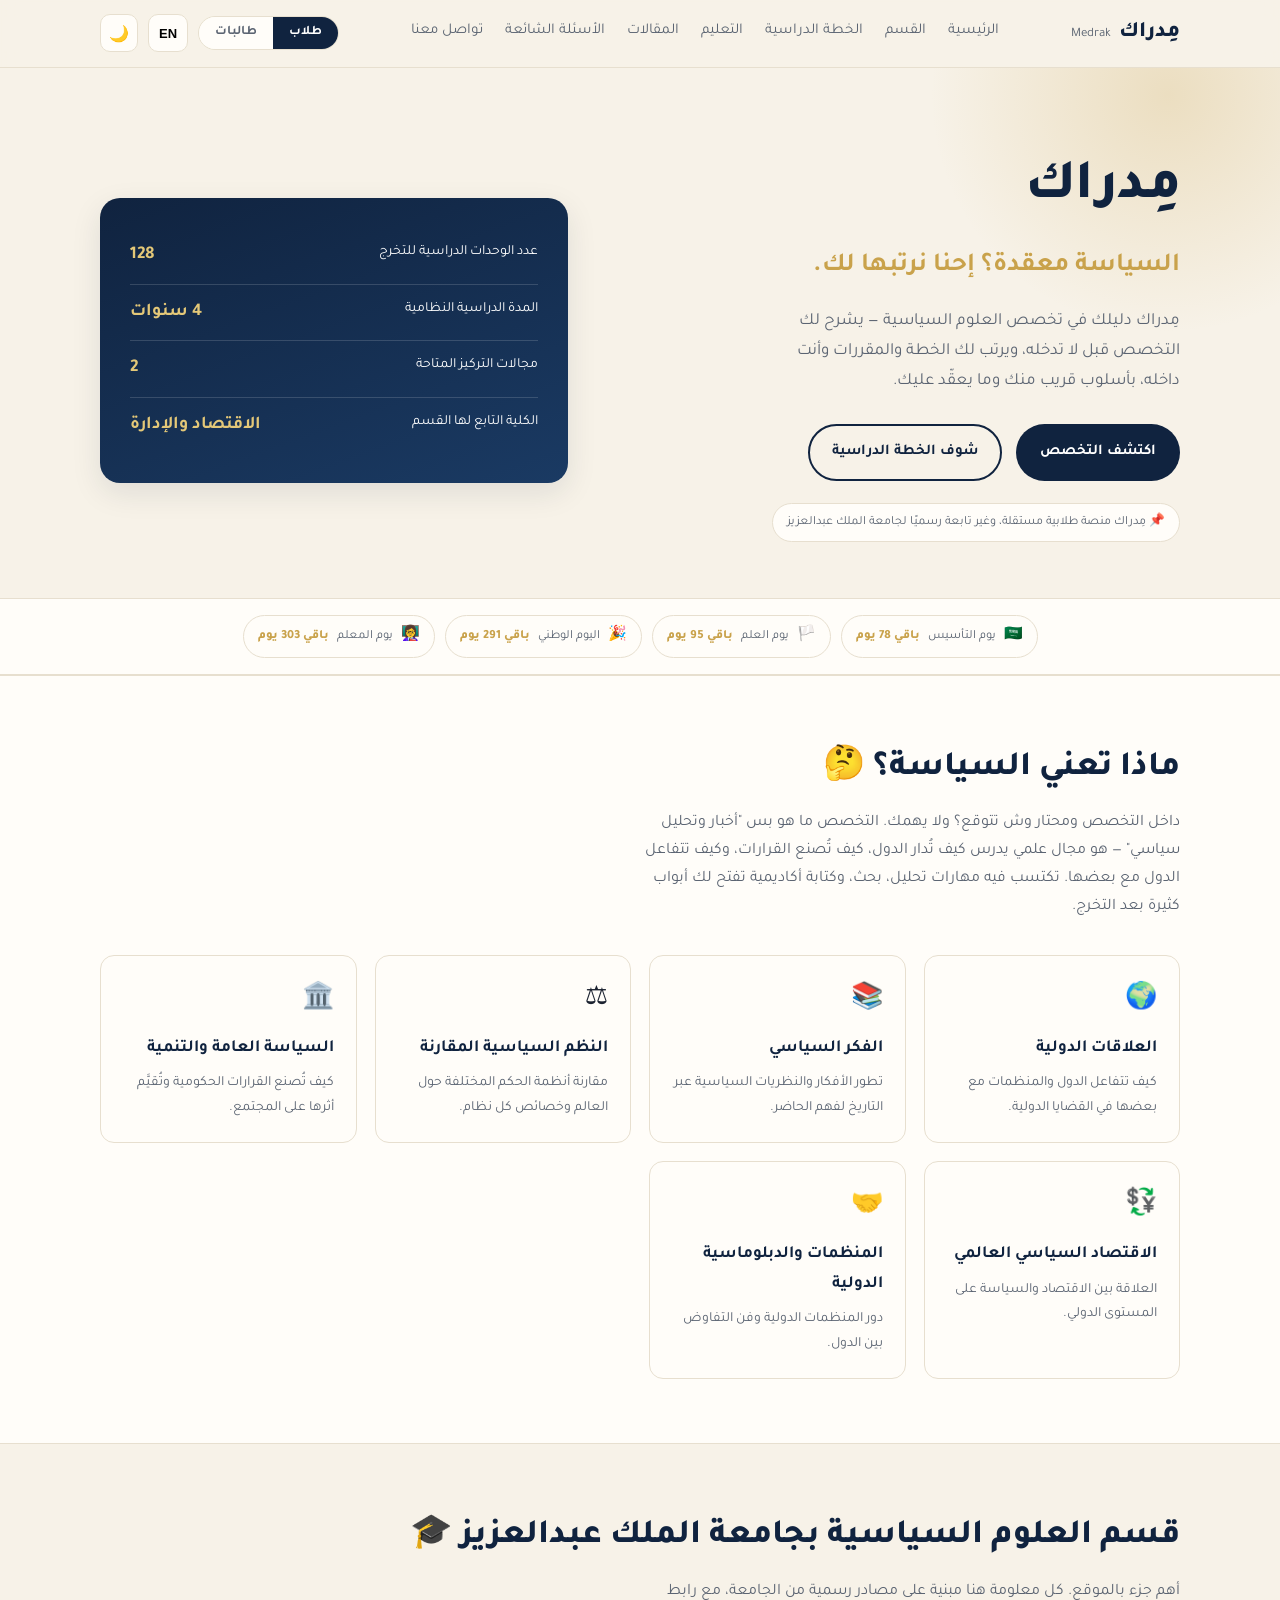
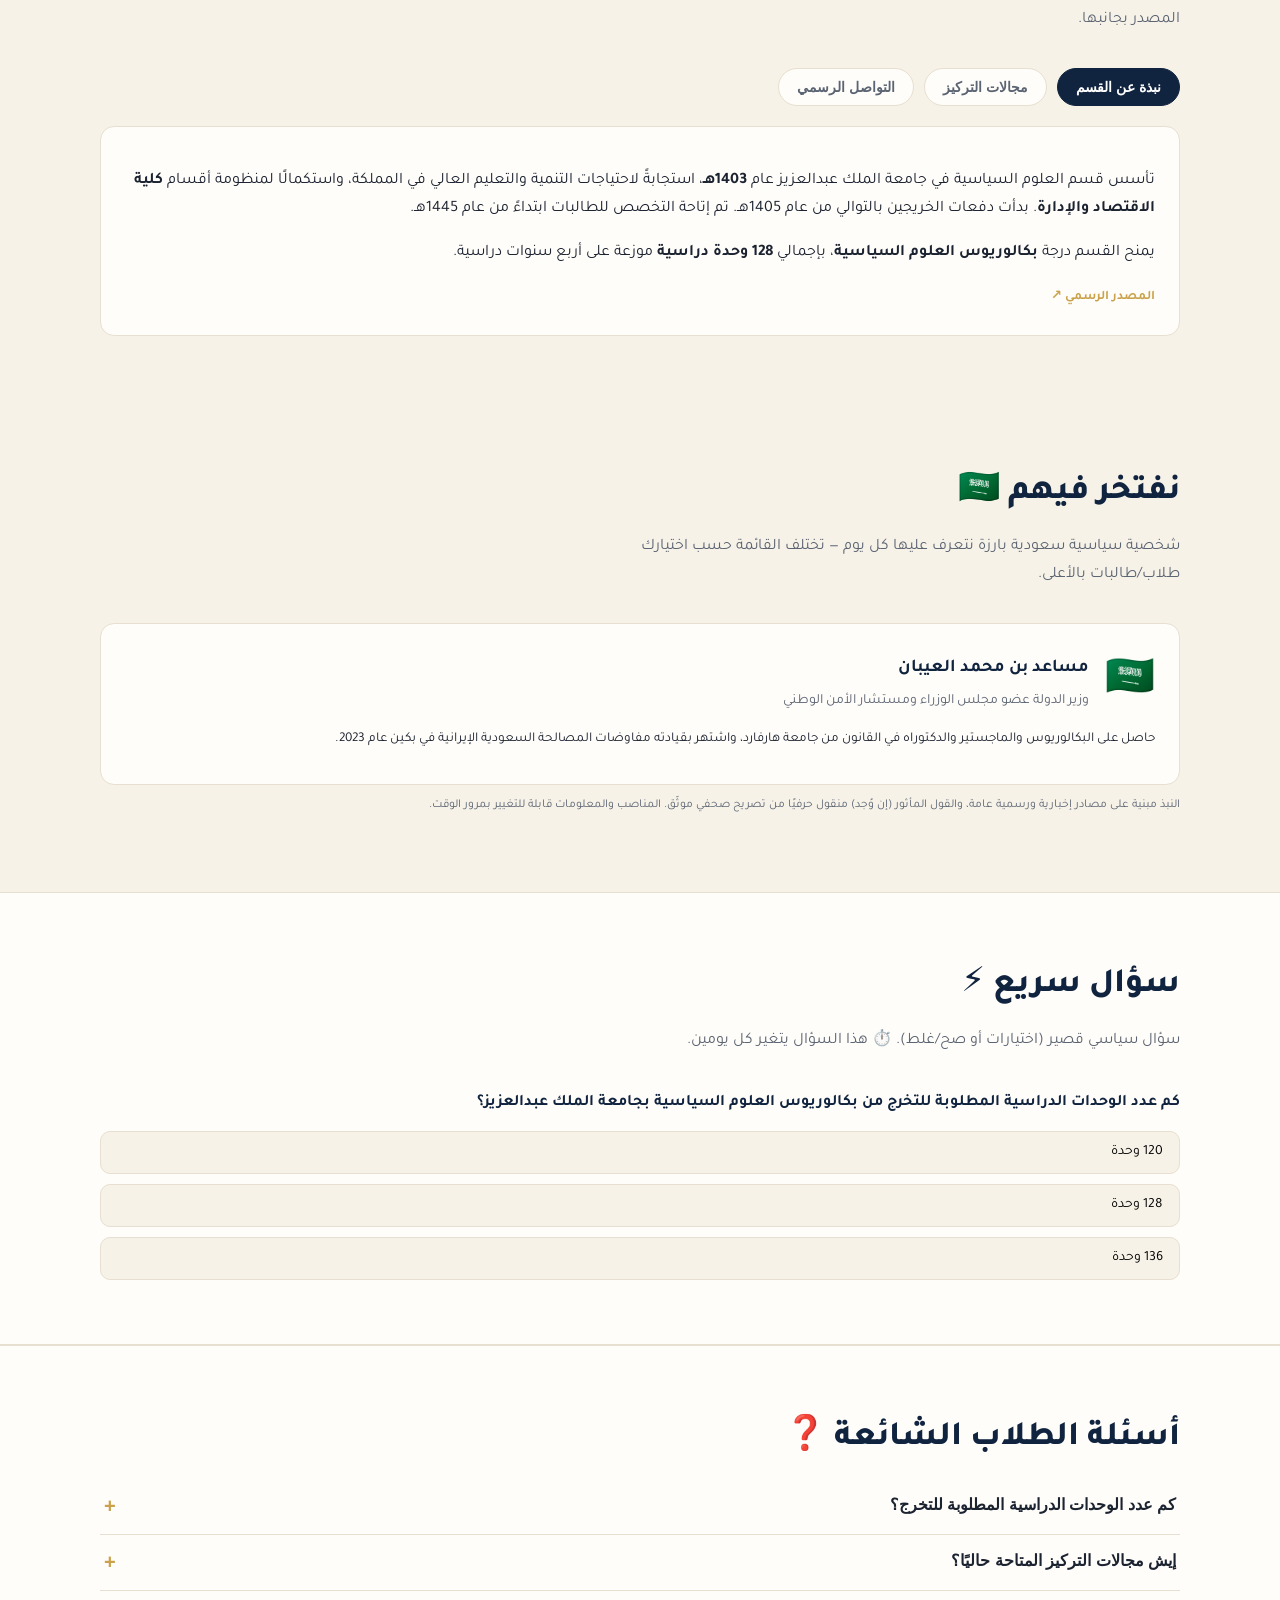
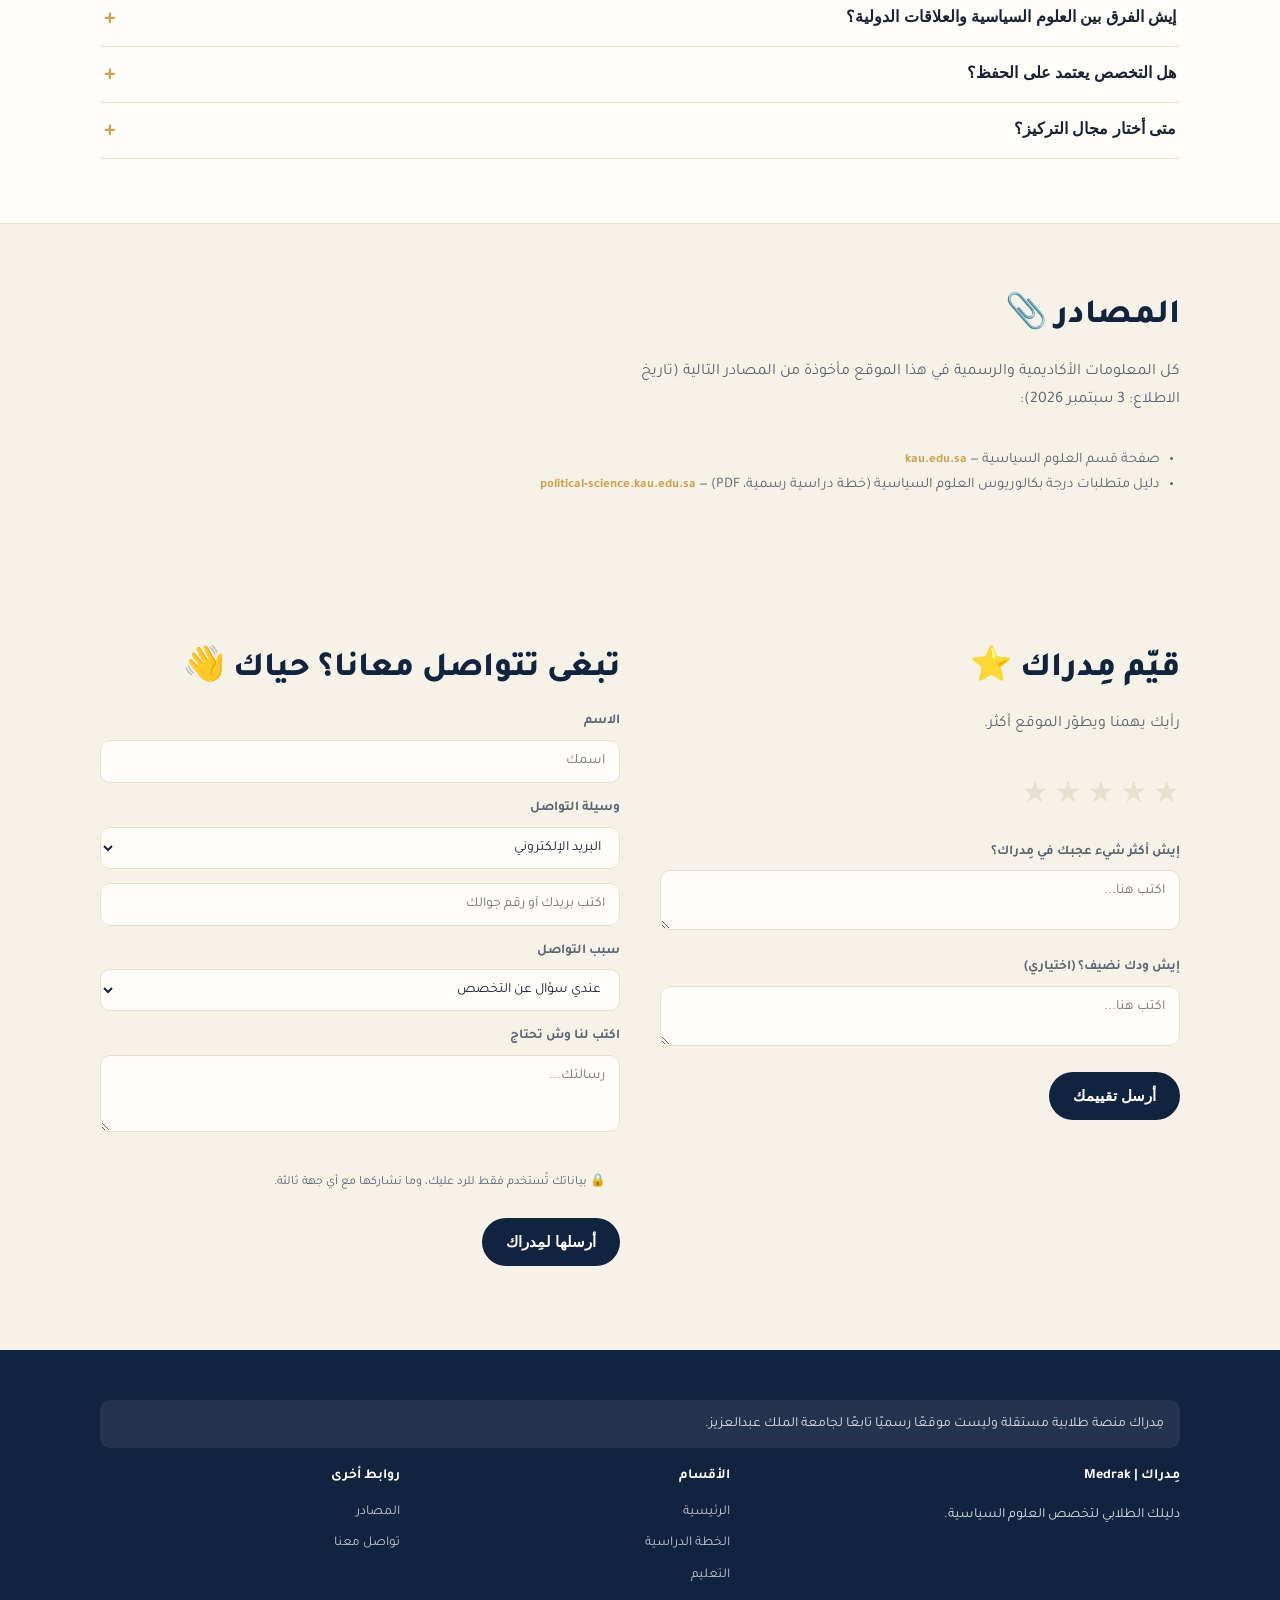
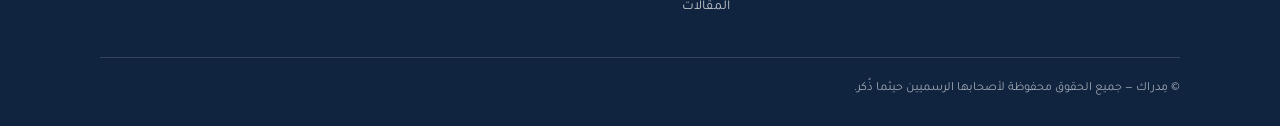
==== index.html @ d1c1ecbb "segsdg" ====
<!DOCTYPE html>
<html lang="ar" dir="rtl">
<head>
<meta charset="UTF-8">
<meta name="viewport" content="width=device-width, initial-scale=1.0">
<title>مِدراك | Medrak — دليلك في تخصص العلوم السياسية</title>
<meta name="description" content="مِدراك: منصة طلابية مستقلة تشرح تخصص العلوم السياسية بجامعة الملك عبدالعزيز.">
<link rel="preconnect" href="https://fonts.googleapis.com">
<link rel="preconnect" href="https://fonts.gstatic.com" crossorigin>
<link href="https://fonts.googleapis.com/css2?family=Tajawal:wght@400;500;700;800&display=swap" rel="stylesheet">
<link rel="stylesheet" href="assets/style.css">
</head>
<body style="margin:0">
<div id="medrak-root">
<a href="#main" class="skip-link">تخطَّ إلى المحتوى</a>

<header class="site">
  <div class="wrap nav-inner">
    <a href="index.html" class="brand" style="text-decoration:none">مِدراك <small>Medrak</small></a>
    <nav class="links">
      <a href="index.html" data-ar="الرئيسية" data-en="Home">الرئيسية</a>
      <a href="index.html#kau" data-ar="القسم" data-en="Department">القسم</a>
      <a href="study-plan.html" data-ar="الخطة الدراسية" data-en="Study Plan">الخطة الدراسية</a>
      <a href="education.html" data-ar="التعليم" data-en="Learning">التعليم</a>
      <a href="articles.html" data-ar="المقالات" data-en="Articles">المقالات</a>
      <a href="index.html#faq" data-ar="الأسئلة الشائعة" data-en="FAQ">الأسئلة الشائعة</a>
      <a href="index.html#contact" data-ar="تواصل معنا" data-en="Contact">تواصل معنا</a>
    </nav>
    <div class="nav-actions">
      <button class="menu-toggle" id="menuToggle" aria-label="فتح القائمة" aria-expanded="false">☰</button>
      <div class="gender-toggle" role="group" aria-label="اختر طلاب أو طالبات">
        <button class="gender-btn active" id="genderMale" aria-pressed="true">طلاب</button>
        <button class="gender-btn" id="genderFemale" aria-pressed="false">طالبات</button>
      </div>
      <button class="icon-btn" id="langToggle" aria-label="Switch language" style="width:auto;padding:0 10px;font-size:13px;font-weight:700">EN</button>
      <button class="icon-btn" id="darkToggle" aria-label="تبديل الوضع الداكن">🌙</button>
    </div>
  </div>
</header>

<main id="main">

<section class="hero">
    <div class="wrap hero-grid">
      <div>
        <h1>مِدراك</h1>
        <p class="tagline" data-ar="السياسة معقدة؟ إحنا نرتبها لك." data-en="Politics is complex. We simplify it for you.">السياسة معقدة؟ إحنا نرتبها لك.</p>
        <p class="lead" data-ar="مِدراك دليلك في تخصص العلوم السياسية — يشرح لك التخصص قبل لا تدخله، ويرتب لك الخطة والمقررات وأنت داخله، بأسلوب قريب منك وما يعقّد عليك." data-en="Medrak is your guide to the Political Science major — explaining the field before you join, and organizing your plan and courses once you're in, in a simple and friendly way.">مِدراك دليلك في تخصص العلوم السياسية — يشرح لك التخصص قبل لا تدخله، ويرتب لك الخطة والمقررات وأنت داخله، بأسلوب قريب منك وما يعقّد عليك.</p>
        <div class="cta-row">
          <a href="#what-is" class="btn btn-primary" data-m="اكتشف التخصص" data-f="اكتشفي التخصص" data-en="Discover the Major">اكتشف التخصص</a>
          <a href="study-plan.html" class="btn btn-outline" data-m="شوف الخطة الدراسية" data-f="شوفي الخطة الدراسية" data-en="View the Study Plan">شوف الخطة الدراسية</a>
        </div>
        <div class="disclaimer-chip" data-ar="📌 مِدراك منصة طلابية مستقلة، وغير تابعة رسميًا لجامعة الملك عبدالعزيز" data-en="📌 Medrak is an independent student platform, not officially affiliated with King Abdulaziz University">📌 مِدراك منصة طلابية مستقلة، وغير تابعة رسميًا لجامعة الملك عبدالعزيز</div>
      </div>
      <div class="hero-card">
        <div class="stat"><span data-ar="عدد الوحدات الدراسية للتخرج" data-en="Credit hours to graduate">عدد الوحدات الدراسية للتخرج</span><b>128</b></div>
        <div class="stat"><span data-ar="المدة الدراسية النظامية" data-en="Standard duration">المدة الدراسية النظامية</span><b data-ar="4 سنوات" data-en="4 years">4 سنوات</b></div>
        <div class="stat"><span data-ar="مجالات التركيز المتاحة" data-en="Available concentrations">مجالات التركيز المتاحة</span><b>2</b></div>
        <div class="stat"><span data-ar="الكلية التابع لها القسم" data-en="Parent college">الكلية التابع لها القسم</span><b data-ar="الاقتصاد والإدارة" data-en="Economics & Admin.">الاقتصاد والإدارة</b></div>
      </div>
    </div>
  </section>
<section id="dates" class="alt" style="padding:16px 0">
    <div class="wrap">
      <div class="dates-strip" id="datesGrid"></div>
    </div>
  </section>
<section id="what-is" class="alt">
    <div class="wrap">
      <h2 class="section-title" data-ar="ماذا تعني السياسة؟ 🤔" data-en="What Does Political Science Mean? 🤔">ماذا تعني السياسة؟ 🤔</h2>
      <p class="section-sub" data-ar="داخل التخصص ومحتار وش تتوقع؟ ولا يهمك. التخصص ما هو بس &quot;أخبار وتحليل سياسي&quot; — هو مجال علمي يدرس كيف تُدار الدول، كيف تُصنع القرارات، وكيف تتفاعل الدول مع بعضها. تكتسب فيه مهارات تحليل، بحث، وكتابة أكاديمية تفتح لك أبواب كثيرة بعد التخرج." data-en="Just joined the major and not sure what to expect? Political Science is not just news and commentary — it is a scientific field studying how states are governed, how decisions are made, and how states interact. You gain analysis, research, and academic writing skills that open many doors after graduation.">داخل التخصص ومحتار وش تتوقع؟ ولا يهمك. التخصص ما هو بس "أخبار وتحليل سياسي" — هو مجال علمي يدرس كيف تُدار الدول، كيف تُصنع القرارات، وكيف تتفاعل الدول مع بعضها. تكتسب فيه مهارات تحليل، بحث، وكتابة أكاديمية تفتح لك أبواب كثيرة بعد التخرج.</p>
      <div class="grid-cards">
        <div class="field-card"><div class="emoji">🌍</div><h3>العلاقات الدولية</h3><p>كيف تتفاعل الدول والمنظمات مع بعضها في القضايا الدولية.</p></div>
        <div class="field-card"><div class="emoji">📚</div><h3>الفكر السياسي</h3><p>تطور الأفكار والنظريات السياسية عبر التاريخ لفهم الحاضر.</p></div>
        <div class="field-card"><div class="emoji">⚖️</div><h3>النظم السياسية المقارنة</h3><p>مقارنة أنظمة الحكم المختلفة حول العالم وخصائص كل نظام.</p></div>
        <div class="field-card"><div class="emoji">🏛️</div><h3>السياسة العامة والتنمية</h3><p>كيف تُصنع القرارات الحكومية وتُقيَّم أثرها على المجتمع.</p></div>
        <div class="field-card"><div class="emoji">💱</div><h3>الاقتصاد السياسي العالمي</h3><p>العلاقة بين الاقتصاد والسياسة على المستوى الدولي.</p></div>
        <div class="field-card"><div class="emoji">🤝</div><h3>المنظمات والدبلوماسية الدولية</h3><p>دور المنظمات الدولية وفن التفاوض بين الدول.</p></div>
      </div>
    </div>
  </section>
<section id="kau">
    <div class="wrap">
      <h2 class="section-title" data-ar="قسم العلوم السياسية بجامعة الملك عبدالعزيز 🎓" data-en="Political Science Dept. at KAU 🎓">قسم العلوم السياسية بجامعة الملك عبدالعزيز 🎓</h2>
      <p class="section-sub" data-ar="أهم جزء بالموقع. كل معلومة هنا مبنية على مصادر رسمية من الجامعة، مع رابط المصدر بجانبها." data-en="The most important part of the site. Every fact here is based on official university sources, linked next to it.">أهم جزء بالموقع. كل معلومة هنا مبنية على مصادر رسمية من الجامعة، مع رابط المصدر بجانبها.</p>

      <div class="tabs" role="tablist">
        <button class="tab-btn active" data-tab="about">نبذة عن القسم</button>
        <button class="tab-btn" data-tab="tracks">مجالات التركيز</button>
        <button class="tab-btn" data-tab="contact">التواصل الرسمي</button>
      </div>

      <div class="tab-panel active" data-panel="about">
        <div class="info-card">
          <p>تأسس قسم العلوم السياسية في جامعة الملك عبدالعزيز عام <b>1403هـ</b>، استجابةً لاحتياجات التنمية والتعليم العالي في المملكة، واستكمالًا لمنظومة أقسام <b>كلية الاقتصاد والإدارة</b>. بدأت دفعات الخريجين بالتوالي من عام 1405هـ. تم إتاحة التخصص للطالبات ابتداءً من عام 1445هـ.</p>
          <p style="margin-top:10px">يمنح القسم درجة <b>بكالوريوس العلوم السياسية</b>، بإجمالي <b>128 وحدة دراسية</b> موزعة على أربع سنوات دراسية.</p>
          <a class="source-link" href="https://kau.edu.sa/faculty/ar/economics-administration/page/political-science-department" target="_blank" rel="noopener">المصدر الرسمي ↗</a>
        </div>
      </div>

      <div class="tab-panel" data-panel="tracks">
        <div class="info-card">
          <div class="accordion-item">
            <button class="accordion-head"><span>الاقتصاد السياسي العالمي (IPE)</span><span class="plus">+</span></button>
            <div class="accordion-body"><div>يركز على التفاعل المتبادل بين السياسة والاقتصاد على المستوى العالمي، وتحليل التأثيرات السياسية لجوانب العولمة ومؤسساتها على الدولة والتنمية والعلاقات الدولية. يُعد من التوجهات الحديثة في العلوم السياسية لفهم ديناميكية العالم المعاصر. (21 وحدة دراسية لمقررات مجال التركيز)</div></div>
          </div>
          <div class="accordion-item">
            <button class="accordion-head"><span>السياسة العامة والتنمية (PP&D)</span><span class="plus">+</span></button>
            <div class="accordion-body"><div>يركز على تعميق معرفة الطالب بكيفية صنع السياسة العامة وتحليلها، واستيعاب عملية التنمية وأبعادها، وتوضيح دور السياسة العامة في نجاح التنمية، مع الاستفادة من أهم تجارب الدول في هذا المجال. (21 وحدة دراسية لمقررات مجال التركيز)</div></div>
          </div>
          <a class="source-link" style="display:inline-block;margin-top:14px" href="https://political-science.kau.edu.sa/Files/120006/Files/157420_Study-plan-ps-ar.pdf" target="_blank" rel="noopener">دليل متطلبات البكالوريوس (PDF) ↗</a>
        </div>
      </div>

      <div class="tab-panel" data-panel="contact">
        <div class="info-card">
          <p>📍 كلية الاقتصاد والإدارة – مبنى رقم (121) – الدور الخامس – مكتب رقم 523</p>
          <p>📞 6952000 (12) 00966 — تحويلة 52129</p>
          <p>✉️ ps.fea@kau.edu.sa</p>
          <p>👩‍🎓 شطر الطالبات — مكتب رقم G18 — تحويلة 41833</p>
          <a class="source-link" href="https://kau.edu.sa/faculty/ar/economics-administration/page/political-science-department" target="_blank" rel="noopener">المصدر الرسمي ↗</a>
        </div>
      </div>
    </div>
  </section>
<section id="figures">
    <div class="wrap">
      <h2 class="section-title" data-ar="نفتخر فيهم 🇸🇦" data-en="We're Proud of Them 🇸🇦">نفتخر فيهم 🇸🇦</h2>
      <p class="section-sub" data-ar="شخصية سياسية سعودية بارزة نتعرف عليها كل يوم — تختلف القائمة حسب اختيارك طلاب/طالبات بالأعلى." data-en="A notable Saudi political figure featured daily — the list differs based on the student/female-student toggle above.">شخصية سياسية سعودية بارزة نتعرف عليها كل يوم — تختلف القائمة حسب اختيارك طلاب/طالبات بالأعلى.</p>
      <div id="genderConfirmBadge" style="display:none;background:var(--gold);color:#fff;border-radius:999px;padding:6px 14px;font-size:12.5px;font-weight:700;margin-bottom:14px">💕 محتوى مخصص للطالبات الآن</div>
      <div class="info-card" id="figureCard">
        <div style="display:flex;align-items:center;gap:16px;flex-wrap:wrap;margin-bottom:10px">
          <div style="font-size:40px">🇸🇦</div>
          <div>
            <h3 style="margin:0 0 4px;color:var(--navy);font-size:18px" id="figureName"></h3>
            <p style="margin:0;color:var(--ink-soft);font-size:14px" id="figureTitle"></p>
          </div>
        </div>
        <p style="margin:0 0 8px;font-size:13.5px;color:var(--ink)" id="figureBio"></p>
        <p style="margin:0;font-size:13px;color:var(--gold);font-style:italic;display:none" id="figureQuote"></p>
      </div>
      <p style="font-size:12px;color:var(--ink-soft);margin-top:10px">النبذ مبنية على مصادر إخبارية ورسمية عامة، والقول المأثور (إن وُجد) منقول حرفيًا من تصريح صحفي موثّق. المناصب والمعلومات قابلة للتغيير بمرور الوقت.</p>
    </div>
  </section>
  <!-- ===== سؤال سريع (يتغير كل يومين) — أسئلة منوعة اختيارات وصح/غلط ===== -->
  <section id="quick-q" class="alt">
    <div class="wrap">
      <h2 class="section-title" data-ar="سؤال سريع ⚡" data-en="Quick Question ⚡">سؤال سريع ⚡</h2>
      <p class="section-sub">سؤال سياسي قصير (اختيارات أو صح/غلط). ⏱️ هذا السؤال يتغير كل يومين.</p>
      <div class="quiz-box" id="quickQCard">
        <p id="quickQText" style="margin:0 0 14px;font-weight:700;color:var(--navy)"></p>
        <div class="quiz-opts" id="quickQOpts"></div>
        <p id="quickQExplain" style="display:none;margin:12px 0 0;font-size:13px;color:var(--ink-soft);border-top:1px dashed var(--line);padding-top:10px"></p>
      </div>
    </div>
  </section>


<section id="faq" class="alt">
    <div class="wrap">
      <h2 class="section-title" data-ar="أسئلة الطلاب الشائعة ❓" data-en="Frequently Asked Questions ❓">أسئلة الطلاب الشائعة ❓</h2>
      <div id="faqAccordion"></div>
    </div>
  </section>
<section id="sources">
    <div class="wrap">
      <h2 class="section-title" data-ar="المصادر 📎" data-en="Sources 📎">المصادر 📎</h2>
      <p class="section-sub">كل المعلومات الأكاديمية والرسمية في هذا الموقع مأخوذة من المصادر التالية (تاريخ الاطلاع: 3 سبتمبر 2026):</p>
      <ul style="padding-inline-start:20px; color:var(--ink-soft); font-size:14.5px">
        <li>صفحة قسم العلوم السياسية — <a class="source-link" href="https://kau.edu.sa/faculty/ar/economics-administration/page/political-science-department" target="_blank" rel="noopener">kau.edu.sa</a></li>
        <li>دليل متطلبات درجة بكالوريوس العلوم السياسية (خطة دراسية رسمية، PDF) — <a class="source-link" href="https://political-science.kau.edu.sa/Files/120006/Files/157420_Study-plan-ps-ar.pdf" target="_blank" rel="noopener">political-science.kau.edu.sa</a></li>
      </ul>
    </div>
  </section>
<section id="rate">
    <div class="wrap two-col">
      <div>
        <h2 class="section-title" data-ar="قيّم مِدراك ⭐" data-en="Rate Medrak ⭐">قيّم مِدراك ⭐</h2>
        <p class="section-sub" data-ar="رأيك يهمنا ويطوّر الموقع أكثر." data-en="Your feedback matters and helps improve the site.">رأيك يهمنا ويطوّر الموقع أكثر.</p>
        <!--
          ملاحظة مهمة لصاحب الموقع (بعد الانتقال من Canva إلى GitHub Pages):
          GitHub Pages يستضيف ملفات ثابتة فقط بدون أي خادم خلفي، فما يقدر يستقبل بيانات النماذج مباشرة.
          أسهل حل مجاني: خدمة Formspree (formspree.io) — سجل حساب مجاني، أنشئ Form جديد،
          وبيعطيك رابط شبيه بـ: https://formspree.io/f/xxxxxxxx
          نموذجا التقييم والتواصل مربوطان بنفس فورم Formspree (mljdrjly) — أي رد يوصل إيميلك مباشرة.
          بعدها أي إجابة ترسل، توصلك على إيميلك وتقدر تشوف كل الردود بلوحة تحكم Formspree.
        -->
        <form id="ratingForm" class="native-form" action="https://formspree.io/f/mljdrjly" method="POST">
          <div class="stars" id="starRating">
            <span data-v="1">★</span><span data-v="2">★</span><span data-v="3">★</span><span data-v="4">★</span><span data-v="5">★</span>
          </div>
          <input type="hidden" name="التقييم_بالنجوم" id="starValue" value="0">
          <label class="field-label">إيش أكثر شيء عجبك في مِدراك؟</label>
          <textarea rows="2" name="أكثر_شيء_عجبك" placeholder="اكتب هنا..."></textarea>
          <label class="field-label">إيش ودك نضيف؟ (اختياري)</label>
          <textarea rows="2" name="اقتراحك" placeholder="اكتب هنا..."></textarea>
          <button type="submit" class="btn btn-primary" data-m="أرسل تقييمك" data-f="أرسلي تقييمك" data-en="Submit Rating">أرسل تقييمك</button>
        </form>
      </div>

      <!-- ===== التواصل ===== -->
      <div id="contact">
        <h2 class="section-title" data-ar="تبغى تتواصل معانا؟ حياك 👋" data-en="Want to reach us? Welcome 👋">تبغى تتواصل معانا؟ حياك 👋</h2>
        <!-- مربوط بنفس فورم Formspree (mljdrjly) -->
        <form id="contactForm" class="native-form" action="https://formspree.io/f/mljdrjly" method="POST">
          <label class="field-label">الاسم</label>
          <input type="text" name="الاسم" placeholder="اسمك">
          <label class="field-label">وسيلة التواصل</label>
          <select class="form-select" name="وسيلة_التواصل">
            <option>البريد الإلكتروني</option>
            <option>رقم الجوال</option>
          </select>
          <input type="text" name="بيانات_التواصل" placeholder="اكتب بريدك أو رقم جوالك">
          <label class="field-label">سبب التواصل</label>
          <select class="form-select" name="سبب_التواصل">
            <option>عندي سؤال عن التخصص</option>
            <option>استفسار عن الخطة الدراسية</option>
            <option>عندي اقتراح لمِدراك</option>
            <option>لقيت معلومة تحتاج تعديل</option>
            <option>تعاون</option>
            <option>شيء ثاني</option>
          </select>
          <label class="field-label">اكتب لنا وش تحتاج</label>
          <textarea rows="3" name="الرسالة" placeholder="رسالتك..."></textarea>
          <div class="privacy-note">🔒 بياناتك تُستخدم فقط للرد عليك، وما نشاركها مع أي جهة ثالثة.</div>
          <button type="submit" class="btn btn-primary" style="margin-top:14px" data-m="أرسلها لمِدراك" data-f="أرسليها لمِدراك" data-en="Send to Medrak">أرسلها لمِدراك</button>
        </form>
      </div>
    </div>
  </section>
</main>

<footer class="site">
  <div class="wrap">
    <div class="foot-notice" data-ar="مِدراك منصة طلابية مستقلة وليست موقعًا رسميًا تابعًا لجامعة الملك عبدالعزيز." data-en="Medrak is an independent student platform and not an official King Abdulaziz University website.">مِدراك منصة طلابية مستقلة وليست موقعًا رسميًا تابعًا لجامعة الملك عبدالعزيز.</div>
    <div class="foot-grid">
      <div>
        <h5>مِدراك | Medrak</h5>
        <p style="max-width:32ch" data-ar="دليلك الطلابي لتخصص العلوم السياسية." data-en="Your student guide to the Political Science major.">دليلك الطلابي لتخصص العلوم السياسية.</p>
      </div>
      <div>
        <h5 data-ar="الأقسام" data-en="Sections">الأقسام</h5>
        <a href="index.html" data-ar="الرئيسية" data-en="Home">الرئيسية</a>
        <a href="study-plan.html" data-ar="الخطة الدراسية" data-en="Study Plan">الخطة الدراسية</a>
        <a href="education.html" data-ar="التعليم" data-en="Learning">التعليم</a>
        <a href="articles.html" data-ar="المقالات" data-en="Articles">المقالات</a>
      </div>
      <div>
        <h5 data-ar="روابط أخرى" data-en="Other Links">روابط أخرى</h5>
        <a href="index.html#sources" data-ar="المصادر" data-en="Sources">المصادر</a>
        <a href="index.html#contact" data-ar="تواصل معنا" data-en="Contact">تواصل معنا</a>
      </div>
    </div>
    <div class="foot-bottom" data-ar="© مِدراك — جميع الحقوق محفوظة لأصحابها الرسميين حيثما ذُكر." data-en="© Medrak — All rights reserved to their respective official owners where noted.">© مِدراك — جميع الحقوق محفوظة لأصحابها الرسميين حيثما ذُكر.</div>
  </div>
</footer>

<button class="back-top" id="backTop" aria-label="عودة للأعلى">↑</button>

</div>

<script src="assets/common.js"></script>
<script>
(function(){
  const root = document.getElementById('medrak-root');

  /* ============================================================
     نفتخر فيهم — شخصيات سياسية سعودية بارزة (بيانات عامة موثقة، بدون تفاصيل مخترعة)
     تتغير يوميًا (حسب رقم اليوم)، وتختلف القائمة حسب طلاب/طالبات
     ============================================================ */
  const maleFigures = [
    { name:"الأمير فيصل بن فرحان آل سعود", title:"وزير الخارجية السعودي",
      bio:"من مواليد فرانكفورت عام 1974، درس إدارة الأعمال، وشغل منصب سفير المملكة لدى ألمانيا قبل توليه وزارة الخارجية عام 2019." },
    { name:"الأمير خالد بن سلمان آل سعود", title:"وزير الدفاع السعودي",
      bio:"من مواليد 1988، تخرّج من كلية الملك فيصل الجوية بشهادة بكالوريوس في علوم الطيران، وشغل منصب سفير المملكة لدى الولايات المتحدة قبل توليه وزارة الدفاع عام 2022." },
    { name:"الأمير عبدالعزيز بن سلمان آل سعود", title:"وزير الطاقة ووزير الصناعة والثروة المعدنية",
      bio:"من مواليد 1960، وزير الطاقة منذ 2019 وأول أمير يتولى هذه الوزارة، ويشغل أيضًا وزارة الصناعة والثروة المعدنية منذ يوليو 2026." },
    { name:"مساعد بن محمد العيبان", title:"وزير الدولة عضو مجلس الوزراء ومستشار الأمن الوطني",
      bio:"حاصل على البكالوريوس والماجستير والدكتوراه في القانون من جامعة هارفارد، واشتهر بقيادته مفاوضات المصالحة السعودية الإيرانية في بكين عام 2023." },
    { name:"عادل بن أحمد الجبير", title:"وزير الدولة للشؤون الخارجية",
      bio:"من مواليد 1962 بالمجمعة، حاصل على بكالوريوس في الاقتصاد والعلوم السياسية من جامعة شمال تكساس وماجستير من جامعة جورجتاون، وشغل سفيرًا للمملكة في أمريكا ثم وزيرًا للخارجية قبل منصبه الحالي." },
    { name:"ماجد بن عبدالله القصبي", title:"وزير التجارة السعودي",
      bio:"من مواليد 1960، حاصل على دكتوراه في الإدارة الهندسية من جامعة ميسوري الأمريكية، وزير التجارة منذ 2016، وسبق أن تولى وزارتي الشؤون الاجتماعية والإعلام." },
  ];
  const femaleFigures = [
    { name:"الأميرة ريما بنت بندر آل سعود", title:"سفيرة المملكة لدى الولايات المتحدة",
      bio:"من مواليد الرياض عام 1975، حاصلة على بكالوريوس في دراسات المتاحف، وأول امرأة سعودية تتولى منصب سفيرة منذ عام 2019، وعضو باللجنة الأولمبية الدولية منذ 2020.",
      quote:"“تطالبوننا بالتغيير، لكن عندما نبدأ بالتغيير تواجهوننا بالتهكّم.”" },
    { name:"د. حنان بنت عبدالرحيم الأحمدي", title:"أول امرأة نائبة لرئيس مجلس الشورى السعودي",
      bio:"شاركت في مؤتمرات دولية عديدة وعملت مستشارة لعدد من المؤسسات الحكومية قبل توليها هذا المنصب." },
    { name:"آمال بنت يوسف المعلمي", title:"سفيرة المملكة لدى مملكة النرويج",
      bio:"من أوائل السعوديات اللواتي شغلن مناصب دبلوماسية رفيعة بتعيينهن سفيرات لبلادهن بالخارج." },
    { name:"إيناس بنت محمد الشهوان", title:"سفيرة المملكة لدى السويد",
      bio:"إحدى السفيرات السعوديات اللواتي فتحن الباب أمام تمثيل المرأة السعودية دبلوماسيًا في أوروبا." },
    { name:"الأميرة هيفاء بنت محمد آل سعود", title:"نائبة وزير السياحة بالمرتبة الممتازة",
      bio:"من جيل الأكاديميات السعوديات اللواتي تولين مناصب قيادية ضمن خطط التمكين والتنمية في المملكة." },
    { name:"الشيهانة بنت صالح العزاز", title:"نائبة الأمين العام لمجلس الوزراء بالمرتبة الممتازة",
      bio:"محامية سعودية تولت هذا المنصب القيادي الرفيع في إدارة شؤون مجلس الوزراء." },
  ];
  const figureNameEl = document.getElementById('figureName');
  const figureTitleEl = document.getElementById('figureTitle');
  const figureBioEl = document.getElementById('figureBio');
  const figureQuoteEl = document.getElementById('figureQuote');
  function renderFigure(){
    const isFemale = root.classList.contains('fem');
    const list = isFemale ? femaleFigures : maleFigures;
    const dayIndex = Math.floor(Date.now() / 86400000) % list.length;
    const f = list[dayIndex];
    figureNameEl.textContent = f.name;
    figureTitleEl.textContent = f.title;
    figureBioEl.textContent = f.bio || '';
    if (f.quote) { figureQuoteEl.textContent = f.quote; figureQuoteEl.style.display = 'block'; }
    else { figureQuoteEl.textContent = ''; figureQuoteEl.style.display = 'none'; }
    const badge = document.getElementById('genderConfirmBadge');
    if (badge) badge.style.display = isFemale ? 'inline-block' : 'none';
  }
  renderFigure();

  window.onGenderChange = function(){ renderFigure(); };

  /* ============================================================
     تواريخ سعودية مهمة — مواعيد رسمية ثابتة (شهر/يوم)، مع حساب أقرب موعد قادم تلقائيًا
     ============================================================ */
  const importantDates = [
    { emoji:"🇸🇦", name:"يوم التأسيس", when:"22 فبراير", month:2, day:22 },
    { emoji:"🏳️", name:"يوم العلم", when:"11 مارس", month:3, day:11 },
    { emoji:"🎉", name:"اليوم الوطني", when:"23 سبتمبر", month:9, day:23 },
    { emoji:"👩‍🏫", name:"يوم المعلم", when:"5 أكتوبر", month:10, day:5 },
  ];
  function nextOccurrence(month, day){
    const now = new Date();
    let year = now.getFullYear();
    let target = new Date(year, month-1, day);
    target.setHours(0,0,0,0);
    const today = new Date(); today.setHours(0,0,0,0);
    if (target < today) target = new Date(year+1, month-1, day);
    const diffDays = Math.round((target - today) / 86400000);
    return diffDays;
  }
  const datesGrid = document.getElementById('datesGrid');
  importantDates.forEach(d => {
    const days = nextOccurrence(d.month, d.day);
    const el = document.createElement('div');
    el.className = 'date-chip';
    el.innerHTML = '<span class="dc-emoji">'+d.emoji+'</span><span class="dc-name">'+d.name+'</span>'+
      '<span class="dc-count">' + (days === 0 ? 'اليوم! 🎊' : 'باقي ' + days + ' يوم') + '</span>';
    datesGrid.appendChild(el);
  });

  /* ============================================================
     سؤال سريع — يتغير كل يومين، أنواع منوعة (اختيارات / صح أو غلط)
     ============================================================ */
  const quickQuestions = [
    { type:"mcq", q:"من هو مؤسس نظرية 'ثقافة الفقر' (Culture of Poverty)؟",
      options:["أوسكار لويس","ماكس فيبر","صمويل هنتنغتون"], correct:0,
      explain:"عالم الأنثروبولوجيا أوسكار لويس، في دراسته لحالة المكسيك وبورتوريكو عام 1959م." },
    { type:"tf", q:"وُقّعت معاهدة وستفاليا التي أسست فكرة الدولة القومية ذات السيادة عام 1648م.",
      correct:true, explain:"صحيح — معاهدة وستفاليا عام 1648م تعتبر نقطة تأسيس النظام الدولي الحديث القائم على سيادة الدول." },
    { type:"mcq", q:"أي مدرسة فكرية تركز أكثر على موازين القوى والصراع في تفسير العلاقات الدولية؟",
      options:["الليبرالية","الواقعية","البنائية"], correct:1,
      explain:"الواقعيون يركزون على موازين القوى والصراع، بينما الليبراليون يركزون أكثر على التعاون والأمن الجماعي." },
    { type:"tf", q:"'التحليل الشمولي' في علم السياسة يعني حصر التحليل داخل علم السياسة فقط دون علوم أخرى.",
      correct:false, explain:"غلط — التحليل الشمولي يعني توسيع الرؤية لتشمل تداخل علم السياسة مع علوم أخرى كالتاريخ والاقتصاد والاجتماع." },
    { type:"mcq", q:"كم عدد الوحدات الدراسية المطلوبة للتخرج من بكالوريوس العلوم السياسية بجامعة الملك عبدالعزيز؟",
      options:["120 وحدة","128 وحدة","136 وحدة"], correct:1,
      explain:"128 وحدة دراسية، حسب دليل القسم الرسمي." },
    { type:"tf", q:"مجالا التركيز المتاحان حاليًا بالقسم هما: الاقتصاد السياسي العالمي، والسياسة العامة والتنمية.",
      correct:true, explain:"صحيح، ويختار الطالب أحدهما في الفصل الدراسي الرابع." },
  ];
  const quickQText = document.getElementById('quickQText');
  const quickQOpts = document.getElementById('quickQOpts');
  const quickQExplain = document.getElementById('quickQExplain');
  function renderQuickQuestion(){
    const dayIndex = Math.floor(Math.floor(Date.now() / 86400000) / 2) % quickQuestions.length;
    const item = quickQuestions[dayIndex];
    quickQText.textContent = item.q;
    quickQExplain.style.display = 'none';
    quickQOpts.innerHTML = '';
    const opts = item.type === 'tf' ? ['صح', 'غلط'] : item.options;
    opts.forEach((optText, i) => {
      const btn = document.createElement('button');
      btn.className = 'quiz-opt';
      btn.textContent = optText;
      btn.addEventListener('click', function(){
        const isCorrect = item.type === 'tf' ? (i === 0) === item.correct : i === item.correct;
        quickQOpts.querySelectorAll('.quiz-opt').forEach(b => b.disabled = true);
        this.style.borderColor = isCorrect ? '#3fa76b' : '#c0392b';
        this.style.background = isCorrect ? 'rgba(63,167,107,0.12)' : 'rgba(192,57,41,0.12)';
        quickQExplain.textContent = (isCorrect ? '✅ صح! ' : '❌ الإجابة الصحيحة غير هذي. ') + item.explain;
        quickQExplain.style.display = 'block';
      });
      quickQOpts.appendChild(btn);
    });
  }
  renderQuickQuestion();


  /* ============================================================
     FAQ — الأسئلة الخاصة بالجامعة مبنية على المصادر الرسمية أعلاه،
     والأسئلة العامة آراء توجيهية عامة وليست معلومة رسمية من الجامعة.
     ============================================================ */
  const faqData = [
    { q:"كم عدد الوحدات الدراسية المطلوبة للتخرج؟", a:"128 وحدة دراسية موزعة على 4 سنوات، حسب دليل القسم الرسمي.", official:true },
    { q:"إيش مجالات التركيز المتاحة حاليًا؟", a:"مجالان: الاقتصاد السياسي العالمي (IPE)، والسياسة العامة والتنمية (PP&D)، ويختار الطالب أحدهما في الفصل الرابع.", official:true },
    { q:"إيش الفرق بين العلوم السياسية والعلاقات الدولية؟", a:"(رأي توجيهي عام وليس معلومة رسمية) العلوم السياسية أشمل وتغطي النظم والفكر والسياسات الداخلية والخارجية، بينما العلاقات الدولية تركّز أكثر على التفاعل بين الدول والمنظمات.", official:false },
    { q:"هل التخصص يعتمد على الحفظ؟", a:"(رأي توجيهي عام) يعتمد أكثر على الفهم والتحليل والربط بين الأحداث والنظريات، مو مجرد حفظ.", official:false },
    { q:"متى أختار مجال التركيز؟", a:"في الفصل الدراسي الرابع من دراستك بالقسم، حسب دليل الخطة الدراسية.", official:true },
  ];
  const faqBox = document.getElementById('faqAccordion');
  faqData.forEach(item => {
    const div = document.createElement('div');
    div.className = 'accordion-item';
    div.innerHTML = '<button class="accordion-head"><span>'+item.q+'</span><span class="plus">+</span></button>'+
      '<div class="accordion-body"><div>'+item.a+(item.official ? '' : ' <br><small style="color:var(--gold)">⚠️ هذه إجابة توجيهية من مِدراك، وليست معلومة رسمية من الجامعة.</small>')+'</div></div>';
    faqBox.appendChild(div);
  });
  window.medrakWireAccordion(faqBox);


  /* ===== Star rating ===== */
  document.querySelectorAll('#starRating span').forEach(star => {
    star.addEventListener('click', function(){
      const v = parseInt(this.dataset.v);
      document.querySelectorAll('#starRating span').forEach(s => {
        s.classList.toggle('active', parseInt(s.dataset.v) <= v);
      });
      const hidden = document.getElementById('starValue');
      if (hidden) hidden.value = v;
    });
  });


  /* =====================================================================
     الإرسال عبر Formspree بطريقة AJAX (بدون إعادة تحميل الصفحة):
     نمنع الإرسال الافتراضي (preventDefault) ونرسل البيانات بأنفسنا عبر fetch،
     ثم نعرض رسالة شكر ونفرّغ الحقول. يشتغل مباشرة على GitHub Pages بدون أي خادم خاص بنا.
     ===================================================================== */
  ['ratingForm','contactForm'].forEach(id => {
    const form = document.getElementById(id);
    if (!form) return;
    form.addEventListener('submit', function(e){
      e.preventDefault();
      if (form.action.includes('YOUR_FORM_ID')) {
        alert('لازم أول تربط هذا النموذج بحساب Formspree (راجع التعليق بالكود) — الإرسال معطّل مؤقتًا.');
        return;
      }
      const data = new FormData(form);
      fetch(form.action, { method: 'POST', body: data, headers: { 'Accept': 'application/json' } })
        .then(res => {
          if (res.ok) { alert('تم استلام ردك، شكرًا لك! 🌟'); form.reset(); }
          else { alert('صار خطأ أثناء الإرسال، حاول مرة ثانية.'); }
        })
        .catch(() => alert('تحقق من اتصالك بالإنترنت وحاول مرة ثانية.'));
    });
  });


})();
</script>

</body>
</html>
---- assets/style.css ----
#medrak-root {
    --navy: #10233F;
    --navy-2: #1A3A63;
    --gold: #C9A24B;
    --gold-2: #E4C878;
    --sand: #F7F2E8;
    --paper: #FFFDF9;
    --ink: #1B2230;
    --ink-soft: #5B6472;
    --line: #E7DFCF;
    --radius: 14px;
    --shadow: 0 10px 30px rgba(16,35,63,0.10);
    font-family: 'Tajawal', 'IBM Plex Sans Arabic', system-ui, sans-serif;
    direction: rtl;
    background: var(--sand);
    color: var(--ink);
    line-height: 1.75;
    -webkit-font-smoothing: antialiased;
  }
  #medrak-root.dark {
    --sand: #0D1626;
    --paper: #121D30;
    --ink: #EDEFF4;
    --ink-soft: #A9B3C4;
    --line: #223252;
    --shadow: 0 10px 30px rgba(0,0,0,0.35);
  }
  /* ===== وضع "طالبات" — بورجندي/عنابي + وردي ذهبي ===== */
  #medrak-root.fem {
    --navy: #6B1626;
    --navy-2: #8C1F35;
    --gold: #D98BA0;
    --gold-2: #F0B8C8;
    --sand: #FBF0F1;
    --paper: #FFFAFA;
    --line: #F0D9DD;
    --shadow: 0 10px 30px rgba(107,22,38,0.12);
  }
  #medrak-root.fem.dark {
    --sand: #1E0E12;
    --paper: #2A1319;
    --ink: #F6EBEC;
    --ink-soft: #C9A9AF;
    --line: #4A222A;
    --shadow: 0 10px 30px rgba(0,0,0,0.4);
  }
  #medrak-root * { box-sizing: border-box; }
  #medrak-root img { max-width: 100%; display: block; }
  #medrak-root a { color: inherit; }
  #medrak-root .wrap { max-width: 1120px; margin: 0 auto; padding: 0 20px; }
  #medrak-root .eyebrow-none { } /* تذكير: تعمدنا عدم استخدام Eyebrow labels بالأحرف الكبيرة */

  /* ===== Skip link / a11y ===== */
  #medrak-root .skip-link {
    position: absolute; right: 10px; top: -60px; background: var(--navy); color: #fff;
    padding: 10px 16px; border-radius: 8px; z-index: 999; transition: top .2s;
  }
  #medrak-root .skip-link:focus { top: 10px; }
  #medrak-root :focus-visible { outline: 3px solid var(--gold); outline-offset: 2px; }
  @media (prefers-reduced-motion: reduce) {
    #medrak-root * { animation: none !important; transition: none !important; }
  }

  /* ===== Header ===== */
  #medrak-root header.site {
    position: sticky; top: 0; z-index: 50; background: rgba(247,242,232,0.92);
    backdrop-filter: blur(8px); border-bottom: 1px solid var(--line);
  }
  #medrak-root.dark header.site { background: rgba(13,22,38,0.92); }
  #medrak-root .nav-inner { display: flex; align-items: center; justify-content: space-between; padding: 14px 20px; gap: 16px; }
  #medrak-root .brand { display: flex; align-items: baseline; gap: 8px; font-weight: 800; font-size: 22px; color: var(--navy); }
  #medrak-root.dark .brand { color: var(--gold-2); }
  #medrak-root .brand small { font-weight: 400; font-size: 13px; color: var(--ink-soft); }
  #medrak-root nav.links { display: flex; gap: 22px; font-size: 15px; flex-wrap: wrap; }
  #medrak-root nav.links a { text-decoration: none; color: var(--ink-soft); border-bottom: 2px solid transparent; padding-bottom: 3px; }
  #medrak-root nav.links a:hover { color: var(--navy); border-color: var(--gold); }
  #medrak-root.dark nav.links a:hover { color: var(--gold-2); }
  #medrak-root .nav-actions { display: flex; align-items: center; gap: 10px; }
  #medrak-root .icon-btn {
    background: var(--paper); border: 1px solid var(--line); border-radius: 10px;
    width: 38px; height: 38px; display: flex; align-items: center; justify-content: center;
    cursor: pointer; font-size: 16px;
  }
  #medrak-root .gender-toggle { display: flex; border: 1px solid var(--line); border-radius: 999px; overflow: hidden; }
  #medrak-root .gender-btn {
    padding: 8px 16px; font-size: 13px; font-weight: 700; border: none; background: var(--paper); color: var(--ink-soft);
    cursor: pointer; font-family: inherit;
  }
  #medrak-root .gender-btn.active { background: var(--navy); color: #fff; }
  #medrak-root .menu-toggle {
    display: none; background: var(--paper); border: 1px solid var(--line); border-radius: 10px;
    width: 38px; height: 38px; align-items: center; justify-content: center; cursor: pointer; font-size: 18px;
  }
  @media (max-width: 860px) {
    #medrak-root .menu-toggle { display: flex; order: -1; }
    #medrak-root nav.links {
      display: none; position: absolute; top: 100%; right: 0; left: 0;
      background: var(--paper); flex-direction: column; gap: 0; padding: 6px 20px 14px;
      border-bottom: 1px solid var(--line); box-shadow: var(--shadow); z-index: 40;
    }
    #medrak-root nav.links.open { display: flex; }
    #medrak-root nav.links a { padding: 12px 4px; border-bottom: 1px solid var(--line); }
  }

  /* ===== Hero ===== */
  #medrak-root .hero { padding: 72px 0 56px; position: relative; overflow: hidden; }
  #medrak-root .hero::before {
    content: ""; position: absolute; inset: -40% -10% auto auto; width: 480px; height: 480px;
    background: radial-gradient(circle, rgba(201,162,75,0.25), transparent 70%); pointer-events: none;
  }
  #medrak-root .hero .wrap { position: relative; z-index: 1; }
  #medrak-root .dates-strip { display: flex; gap: 10px; flex-wrap: wrap; justify-content: center; }
  #medrak-root .date-chip {
    display: flex; align-items: center; gap: 8px; background: var(--paper); border: 1px solid var(--line);
    border-radius: 999px; padding: 7px 14px; font-size: 12.5px; white-space: nowrap;
  }
  #medrak-root .date-chip .dc-emoji { font-size: 15px; }
  #medrak-root .date-chip .dc-name { color: var(--ink-soft); }
  #medrak-root .date-chip .dc-count { font-weight: 800; color: var(--gold); }
  #medrak-root .hero-grid { display: grid; grid-template-columns: 1.1fr 0.9fr; gap: 40px; align-items: center; }
  @media (max-width: 860px) { #medrak-root .hero-grid { grid-template-columns: 1fr; } }
  #medrak-root .hero h1 {
    font-size: clamp(34px, 5vw, 56px); margin: 0 0 6px; color: var(--navy); font-weight: 800; letter-spacing: -0.5px;
  }
  #medrak-root.dark .hero h1 { color: #fff; }
  #medrak-root .hero .tagline { font-size: clamp(19px, 2.4vw, 26px); color: var(--gold); font-weight: 700; margin: 0 0 18px; }
  #medrak-root .hero p.lead { font-size: 17px; color: var(--ink-soft); max-width: 46ch; margin: 0 0 28px; }
  #medrak-root .cta-row { display: flex; gap: 14px; flex-wrap: wrap; }
  #medrak-root .btn {
    display: inline-flex; align-items: center; gap: 8px; padding: 13px 22px; border-radius: 999px;
    font-weight: 700; font-size: 15px; text-decoration: none; border: 2px solid transparent; cursor: pointer;
  }
  #medrak-root .btn-primary { background: var(--navy); color: #fff; }
  #medrak-root .btn-primary:hover { background: var(--navy-2); }
  #medrak-root .btn-outline { border-color: var(--navy); color: var(--navy); background: transparent; }
  #medrak-root.dark .btn-outline { border-color: var(--gold-2); color: var(--gold-2); }
  #medrak-root .btn-outline:hover { background: var(--navy); color: #fff; }
  #medrak-root .hero-card {
    background: linear-gradient(160deg, var(--navy), var(--navy-2)); border-radius: 20px; padding: 30px;
    color: #fff; box-shadow: var(--shadow);
  }
  #medrak-root .hero-card .stat { display: flex; justify-content: space-between; padding: 12px 0; border-bottom: 1px solid rgba(255,255,255,0.15); font-size: 14px; }
  #medrak-root .hero-card .stat:last-child { border-bottom: none; }
  #medrak-root .hero-card .stat b { color: var(--gold-2); font-size: 18px; }
  #medrak-root .disclaimer-chip {
    display: inline-block; margin-top: 22px; font-size: 12.5px; color: var(--ink-soft);
    background: var(--paper); border: 1px solid var(--line); padding: 8px 14px; border-radius: 999px;
  }

  /* ===== Sections ===== */
  #medrak-root section { padding: 64px 0; }
  #medrak-root section.alt { background: var(--paper); border-top: 1px solid var(--line); border-bottom: 1px solid var(--line); }
  #medrak-root h2.section-title { font-size: clamp(26px, 3vw, 34px); color: var(--navy); margin: 0 0 10px; font-weight: 800; }
  #medrak-root.dark h2.section-title { color: #fff; }
  #medrak-root p.section-sub { color: var(--ink-soft); max-width: 62ch; margin: 0 0 34px; font-size: 16px; }

  /* ===== Field cards ===== */
  #medrak-root .grid-cards { display: grid; grid-template-columns: repeat(auto-fit, minmax(220px,1fr)); gap: 18px; }
  #medrak-root .field-card {
    background: var(--paper); border: 1px solid var(--line); border-radius: var(--radius); padding: 22px;
  }
  #medrak-root .field-card .emoji { font-size: 26px; margin-bottom: 10px; }
  #medrak-root .field-card h3 { margin: 0 0 8px; font-size: 17px; color: var(--navy); }
  #medrak-root.dark .field-card h3 { color: var(--gold-2); }
  #medrak-root .field-card p { margin: 0; font-size: 14px; color: var(--ink-soft); }

  /* ===== Tabs (KAU dept) ===== */
  #medrak-root .tabs { display: flex; gap: 10px; margin-bottom: 20px; flex-wrap: wrap; }
  #medrak-root .tab-btn {
    padding: 10px 18px; border-radius: 999px; border: 1px solid var(--line); background: var(--paper);
    cursor: pointer; font-weight: 700; font-size: 14px; color: var(--ink-soft);
  }
  #medrak-root .tab-btn.active { background: var(--navy); color: #fff; border-color: var(--navy); }
  #medrak-root .tab-panel { display: none; }
  #medrak-root .tab-panel.active { display: block; }
  #medrak-root .info-card { background: var(--paper); border: 1px solid var(--line); border-radius: var(--radius); padding: 24px; }
  #medrak-root .source-link { font-size: 13px; color: var(--gold); text-decoration: none; font-weight: 700; }
  #medrak-root .source-link:hover { text-decoration: underline; }

  /* ===== Accordion ===== */
  #medrak-root .accordion-item { border-bottom: 1px solid var(--line); }
  #medrak-root .accordion-head {
    width: 100%; text-align: right; background: none; border: none; padding: 16px 4px;
    font-size: 16px; font-weight: 700; color: var(--ink); display: flex; justify-content: space-between; cursor: pointer;
  }
  #medrak-root .accordion-head .plus { color: var(--gold); font-size: 20px; transition: transform .2s; }
  #medrak-root .accordion-item.open .plus { transform: rotate(45deg); }
  #medrak-root .accordion-body { max-height: 0; overflow: hidden; transition: max-height .25s ease; font-size: 14.5px; color: var(--ink-soft); }
  #medrak-root .accordion-body div { padding: 0 4px 16px; }

  /* ===== Study plan ===== */
  #medrak-root .plan-controls { display: flex; gap: 14px; margin-bottom: 22px; flex-wrap: wrap; align-items: center; }
  #medrak-root .plan-controls select, #medrak-root .plan-controls input[type=search] {
    padding: 10px 14px; border-radius: 10px; border: 1px solid var(--line); background: var(--paper); color: var(--ink);
    font-family: inherit; font-size: 14px;
  }
  #medrak-root .year-block { margin-bottom: 22px; }
  #medrak-root .year-title { font-weight: 800; color: var(--navy); margin: 0 0 10px; font-size: 16px; }
  #medrak-root.dark .year-title { color: var(--gold-2); }
  #medrak-root .sem-grid { display: grid; grid-template-columns: 1fr 1fr; gap: 14px; }
  @media (max-width: 700px) { #medrak-root .sem-grid { grid-template-columns: 1fr; } }
  #medrak-root .sem-card { background: var(--paper); border: 1px solid var(--line); border-radius: var(--radius); padding: 16px; }
  #medrak-root .sem-card h4 { margin: 0 0 10px; font-size: 14px; color: var(--ink-soft); }
  #medrak-root .course-row {
    display: flex; justify-content: space-between; align-items: center; padding: 8px 6px; border-radius: 8px; cursor: pointer;
    font-size: 13.5px;
  }
  #medrak-root .course-row:hover { background: var(--sand); }
  #medrak-root .course-row .code { color: var(--gold); font-weight: 700; font-size: 12px; margin-inline-start: 8px; white-space: nowrap; }
  #medrak-root .sem-total { margin-top: 8px; font-size: 12.5px; color: var(--ink-soft); border-top: 1px dashed var(--line); padding-top: 8px; }
  #medrak-root .plan-summary { display: flex; gap: 14px; flex-wrap: wrap; margin-bottom: 26px; }
  #medrak-root .summary-chip { background: var(--navy); color: #fff; border-radius: 12px; padding: 12px 18px; font-size: 13px; }
  #medrak-root .summary-chip b { display: block; font-size: 20px; color: var(--gold-2); }

  /* ===== Modal ===== */
  #medrak-root .modal-overlay {
    position: fixed; inset: 0; background: rgba(10,15,25,0.55); display: none; align-items: center; justify-content: center;
    z-index: 200; padding: 20px;
  }
  #medrak-root .modal-overlay.show { display: flex; }
  #medrak-root .modal-box {
    background: var(--paper); border-radius: 16px; padding: 26px; max-width: 420px; width: 100%; box-shadow: var(--shadow);
  }
  #medrak-root .modal-box h3 { margin: 0 0 4px; color: var(--navy); font-size: 19px; }
  #medrak-root.dark .modal-box h3 { color: var(--gold-2); }
  #medrak-root .modal-box .code-tag { color: var(--gold); font-weight: 700; font-size: 13px; }
  #medrak-root .modal-box .modal-meta { margin: 14px 0; font-size: 13.5px; color: var(--ink-soft); display: grid; gap: 6px; }
  #medrak-root .modal-close { margin-top: 12px; }

  /* ===== Glossary — compact scrollable grid (no media) ===== */
  #medrak-root .term-scroll { max-height: 440px; overflow-y: auto; border: 1px solid var(--line); border-radius: var(--radius); padding: 10px; background: var(--paper); }
  #medrak-root .term-compact-grid { display: grid; grid-template-columns: repeat(auto-fill, minmax(230px,1fr)); gap: 4px; }
  #medrak-root .term-chip {
    display: flex; justify-content: space-between; gap: 8px; padding: 8px 10px; border-radius: 8px;
    background: var(--sand); font-size: 12.5px; line-height: 1.4;
  }
  #medrak-root .term-chip .term-en { font-weight: 700; color: var(--navy); }
  #medrak-root.dark .term-chip .term-en { color: var(--gold-2); }
  #medrak-root .term-chip .term-ar { color: var(--ink-soft); text-align: left; }
    background: var(--paper); border: 1px dashed var(--gold); border-radius: var(--radius); padding: 18px; margin-top: 22px; font-size: 14px;
  }

  /* ===== Quiz ===== */
  #medrak-root .quiz-box { background: var(--paper); border: 1px solid var(--line); border-radius: var(--radius); padding: 26px; max-width: 640px; }
  #medrak-root .quiz-q { font-weight: 700; margin-bottom: 14px; }
  #medrak-root .quiz-opts { display: grid; gap: 10px; }
  #medrak-root .quiz-opt {
    text-align: right; padding: 12px 16px; border-radius: 10px; border: 1px solid var(--line); background: var(--sand);
    cursor: pointer; font-family: inherit; font-size: 14px;
  }
  #medrak-root .quiz-opt:hover { border-color: var(--gold); }
  #medrak-root .quiz-result { display: none; text-align: center; }
  #medrak-root .quiz-result.show { display: block; }
  #medrak-root .quiz-result .badge { font-size: 40px; }

  /* ===== Rating ===== */
  #medrak-root .stars { display: flex; gap: 6px; font-size: 30px; cursor: pointer; margin-bottom: 16px; }
  #medrak-root .stars span { color: var(--line); }
  #medrak-root .stars span.active { color: var(--gold); }
  #medrak-root textarea, #medrak-root input[type=text], #medrak-root input[type=email], #medrak-root input[type=tel], #medrak-root select.form-select {
    width: 100%; padding: 12px 14px; border-radius: 10px; border: 1px solid var(--line); background: var(--paper);
    color: var(--ink); font-family: inherit; font-size: 14px; margin-bottom: 14px;
  }
  #medrak-root label.field-label { font-size: 13.5px; font-weight: 700; margin-bottom: 6px; display: block; color: var(--ink-soft); }
  #medrak-root .two-col { display: grid; grid-template-columns: 1fr 1fr; gap: 40px; }
  @media (max-width: 860px) { #medrak-root .two-col { grid-template-columns: 1fr; } }
  #medrak-root .privacy-note { font-size: 12.5px; color: var(--ink-soft); background: var(--sand); border-radius: 10px; padding: 10px 14px; margin-top: 4px; }
  #medrak-root form.native-form { margin: 0; }

  /* ===== Footer ===== */
  #medrak-root footer.site {
    background: var(--navy); color: rgba(255,255,255,0.85); padding: 50px 0 26px; margin-top: 20px; font-size: 14px;
  }
  #medrak-root footer .foot-grid { display: grid; grid-template-columns: 1.4fr 1fr 1fr; gap: 30px; margin-bottom: 30px; }
  @media (max-width: 700px) { #medrak-root footer .foot-grid { grid-template-columns: 1fr; } }
  #medrak-root footer h5 { color: #fff; margin: 0 0 12px; font-size: 14px; }
  #medrak-root footer a { color: rgba(255,255,255,0.75); text-decoration: none; display: block; margin-bottom: 8px; font-size: 13.5px; }
  #medrak-root footer a:hover { color: var(--gold-2); }
  #medrak-root .foot-bottom { border-top: 1px solid rgba(255,255,255,0.15); padding-top: 20px; font-size: 12.5px; color: rgba(255,255,255,0.6); }
  #medrak-root .foot-notice { background: rgba(255,255,255,0.08); border-radius: 10px; padding: 12px 16px; margin-bottom: 16px; }

  /* ===== Back to top ===== */
  #medrak-root .back-top {
    position: fixed; bottom: 22px; left: 22px; width: 44px; height: 44px; border-radius: 50%;
    background: var(--navy); color: #fff; border: none; cursor: pointer; display: none; align-items: center; justify-content: center;
    font-size: 16px; box-shadow: var(--shadow); z-index: 60;
  }
  #medrak-root .back-top.show { display: flex; }
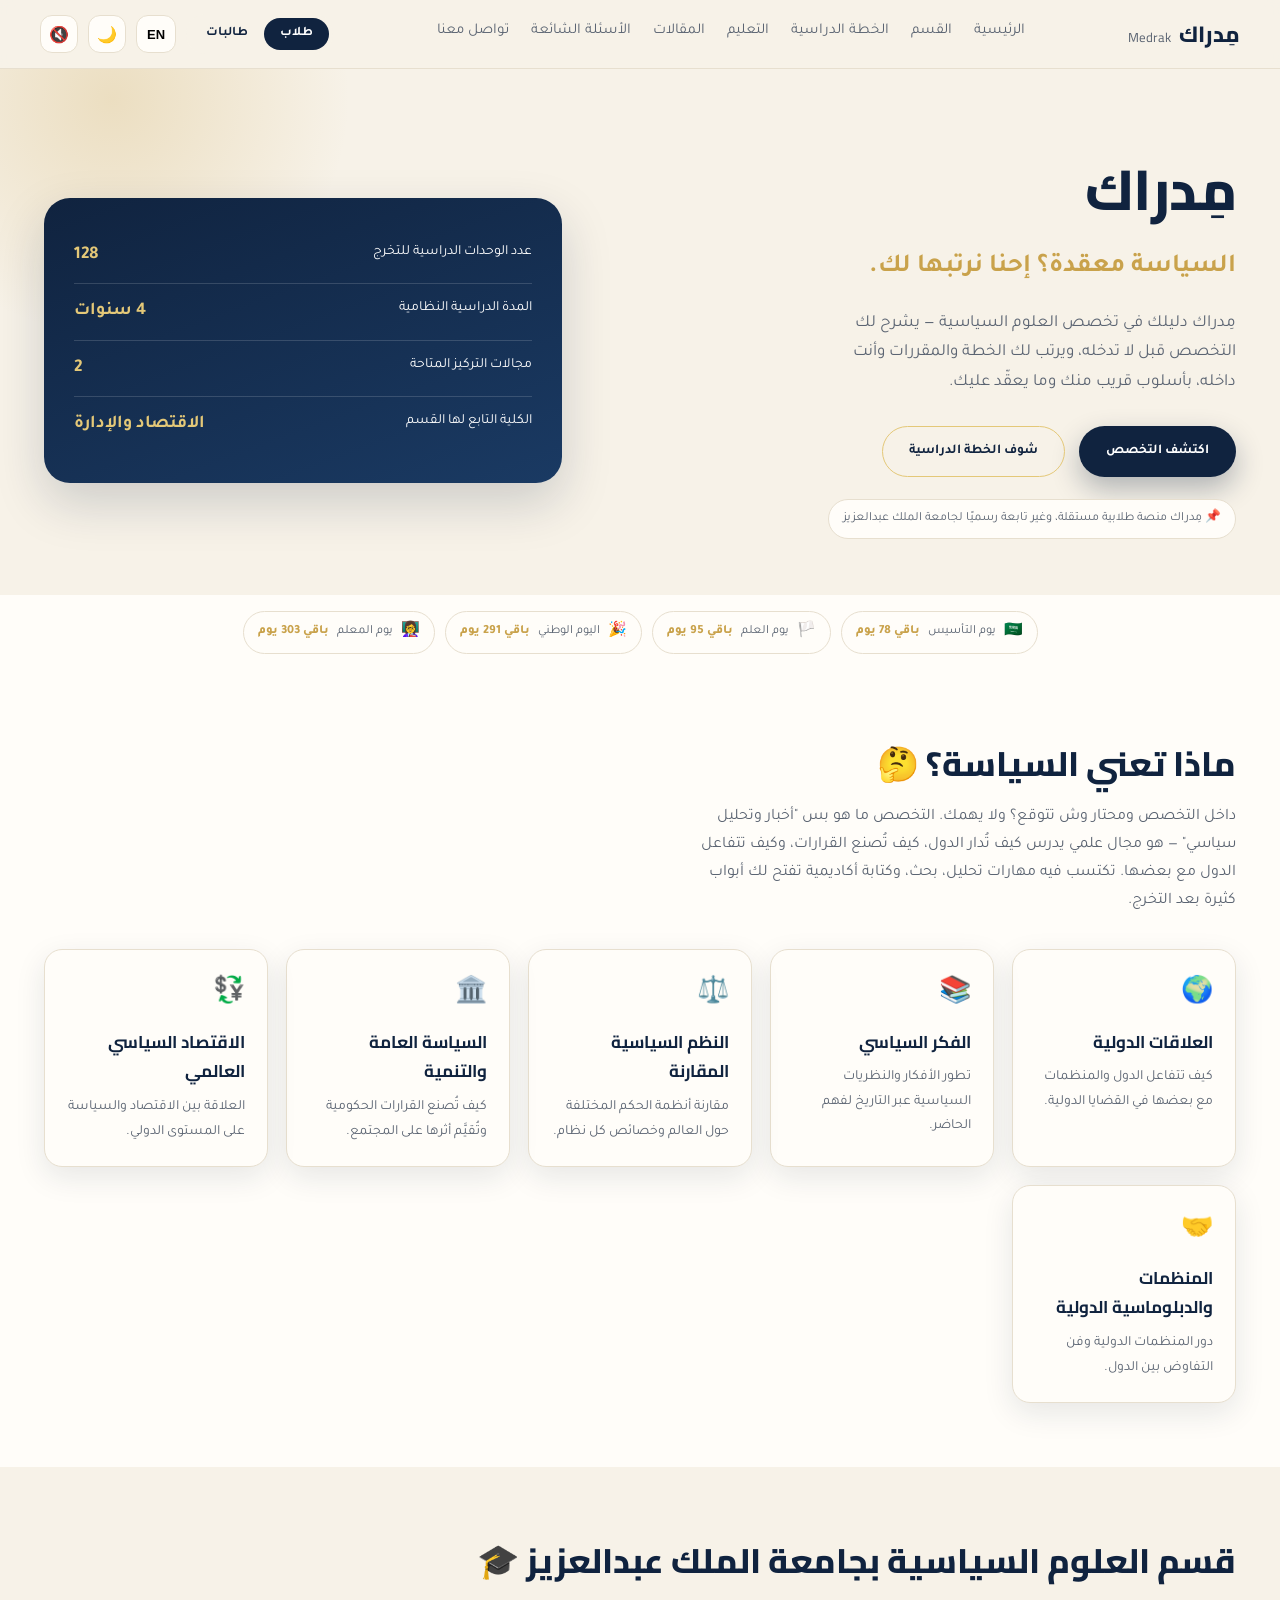
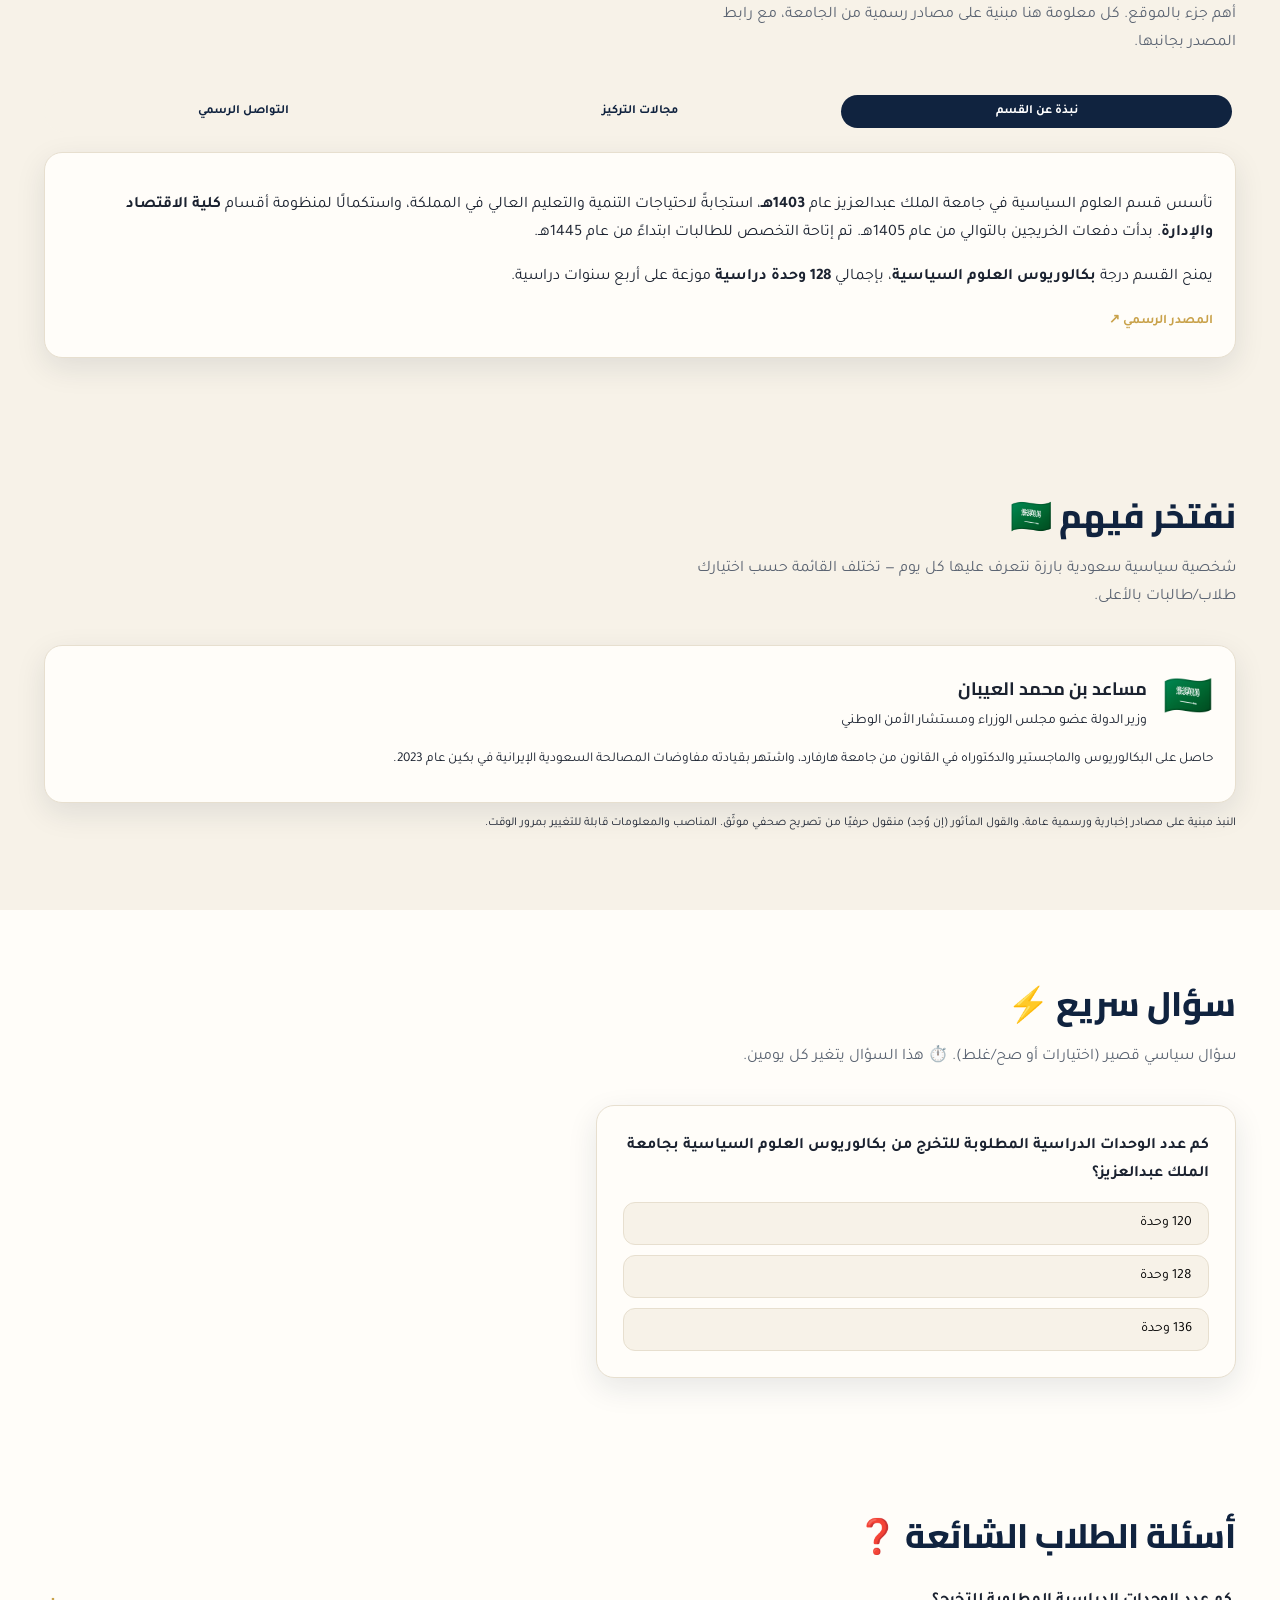
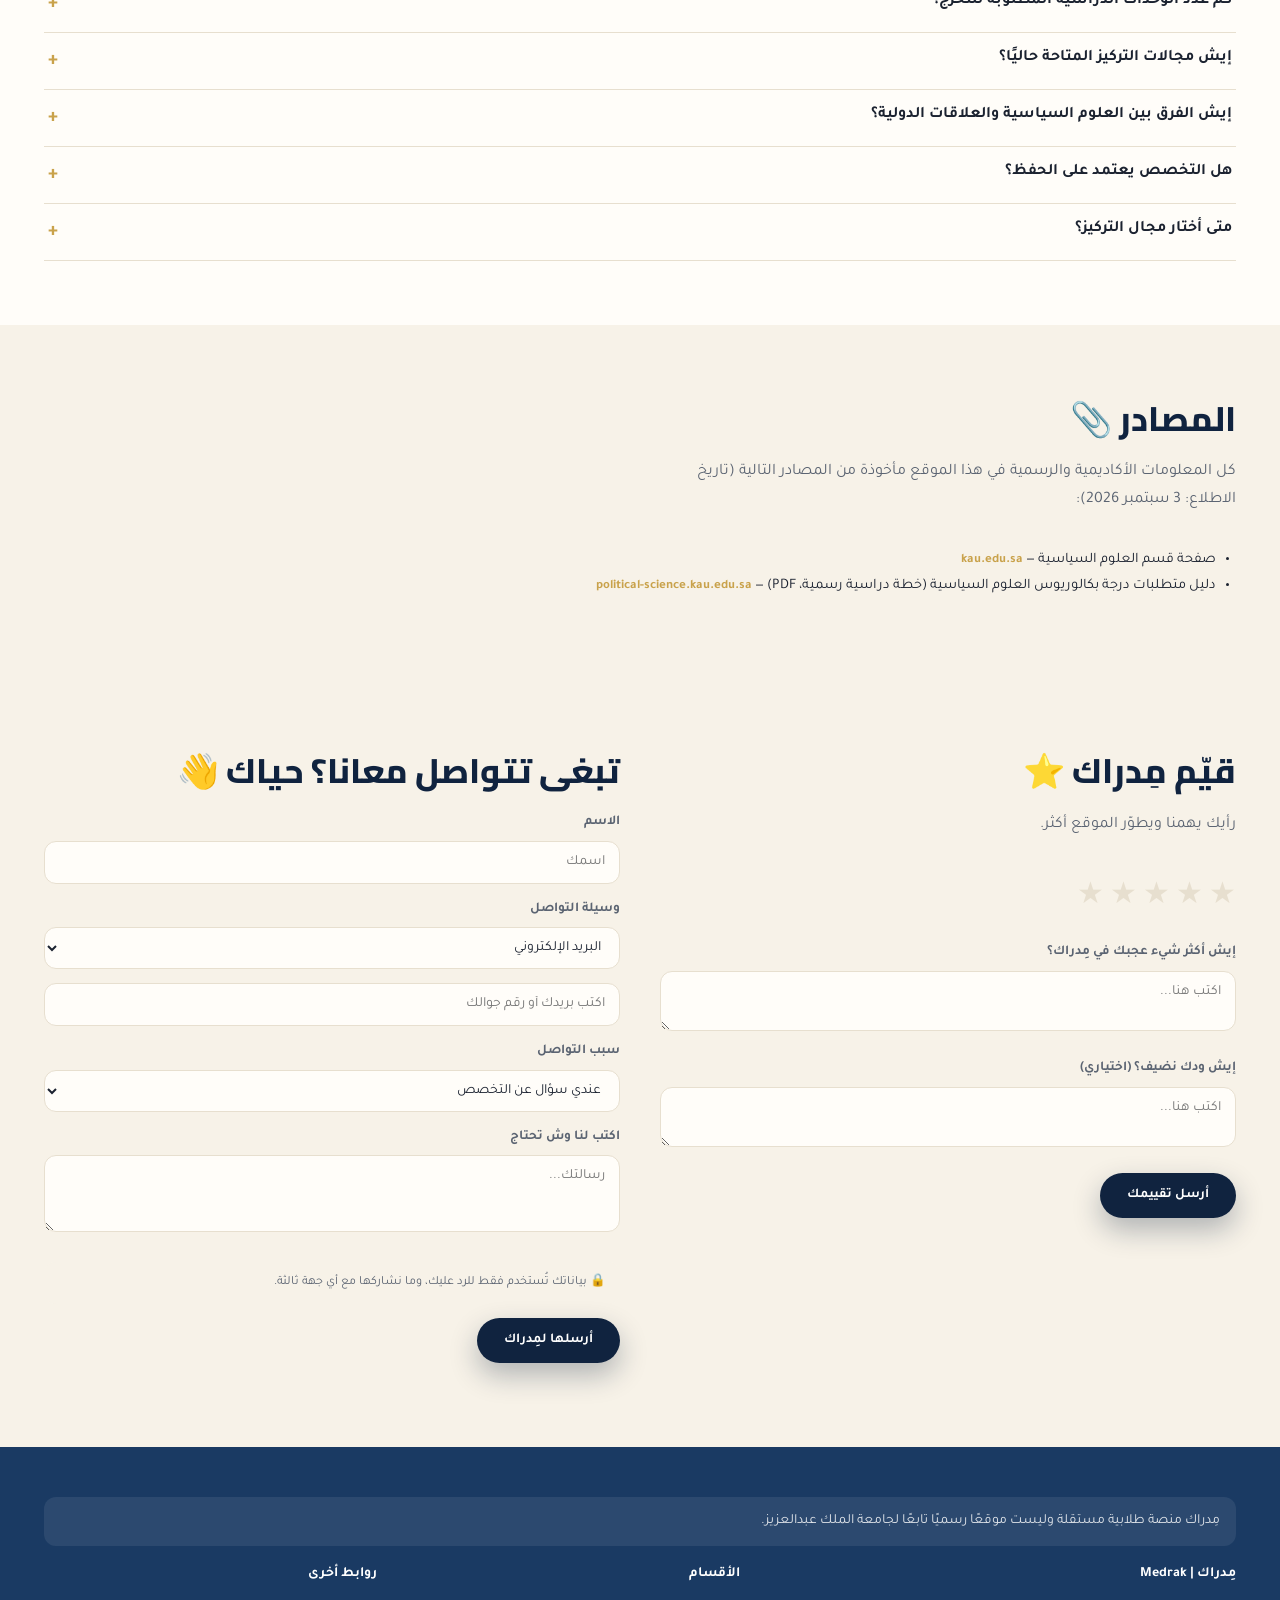
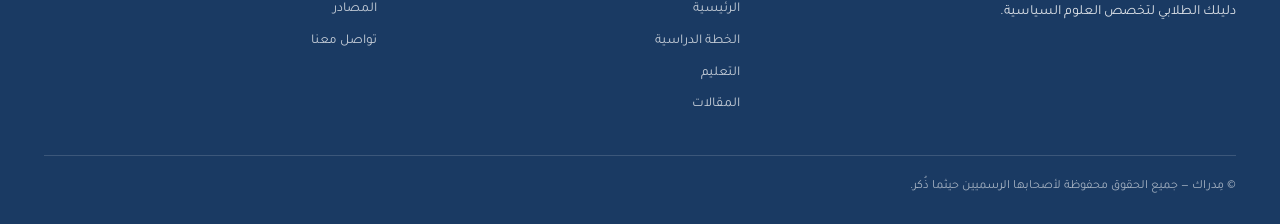
==== commit 115afd4e: "ESFSDF" ====
--- a/index.html
+++ b/index.html
@@ -5,12 +5,25 @@
 <meta name="viewport" content="width=device-width, initial-scale=1.0">
 <title>مِدراك | Medrak — دليلك في تخصص العلوم السياسية</title>
 <meta name="description" content="مِدراك: منصة طلابية مستقلة تشرح تخصص العلوم السياسية بجامعة الملك عبدالعزيز.">
+<script>
+(function(){
+  try {
+    var theme = JSON.parse(localStorage.getItem('medrak_theme')) || 'light';
+    var gender = JSON.parse(localStorage.getItem('medrak_gender')) || false;
+    var lang = JSON.parse(localStorage.getItem('medrak_lang')) || 'ar';
+    document.documentElement.setAttribute('data-theme', theme);
+    document.documentElement.setAttribute('data-gender', gender ? 'female' : 'male');
+    document.documentElement.setAttribute('lang', lang);
+  } catch(e){}
+})();
+</script>
 <link rel="preconnect" href="https://fonts.googleapis.com">
 <link rel="preconnect" href="https://fonts.gstatic.com" crossorigin>
-<link href="https://fonts.googleapis.com/css2?family=Tajawal:wght@400;500;700;800&display=swap" rel="stylesheet">
 <link rel="stylesheet" href="assets/style.css">
 </head>
 <body style="margin:0">
+<div id="particle-field"></div>
+<div id="scroll-progress"></div>
 <div id="medrak-root">
 <a href="#main" class="skip-link">تخطَّ إلى المحتوى</a>
 
@@ -34,6 +47,7 @@
       </div>
       <button class="icon-btn" id="langToggle" aria-label="Switch language" style="width:auto;padding:0 10px;font-size:13px;font-weight:700">EN</button>
       <button class="icon-btn" id="darkToggle" aria-label="تبديل الوضع الداكن">🌙</button>
+      <button class="icon-btn" id="muteToggle" aria-label="كتم/تفعيل الأصوات">🔇</button>
     </div>
   </div>
 </header>
@@ -384,8 +398,9 @@
       btn.addEventListener('click', function(){
         const isCorrect = item.type === 'tf' ? (i === 0) === item.correct : i === item.correct;
         quickQOpts.querySelectorAll('.quiz-opt').forEach(b => b.disabled = true);
-        this.style.borderColor = isCorrect ? '#3fa76b' : '#c0392b';
-        this.style.background = isCorrect ? 'rgba(63,167,107,0.12)' : 'rgba(192,57,41,0.12)';
+        this.style.borderColor = isCorrect ? 'var(--correct-text)' : 'var(--wrong-text)';
+        this.style.background = isCorrect ? 'var(--correct-bg)' : 'var(--wrong-bg)';
+        if (window.medrakSound) window.medrakSound.play(isCorrect ? 'success' : 'error');
         quickQExplain.textContent = (isCorrect ? '✅ صح! ' : '❌ الإجابة الصحيحة غير هذي. ') + item.explain;
         quickQExplain.style.display = 'block';
       });
--- a/assets/style.css
+++ b/assets/style.css
@@ -1,288 +1,292 @@
+/* =====================================================================
+   مِدراك | Medrak — إعادة تصميم كاملة باعتماد نظام Sanaa Sciences Design System
+   نفس بنية المتغيرات وأسماءها حرفيًا، مع لوحة ألوان مِدراك الخاصة (بنفسجي/تركواز)
+   ولوحة موازية لوضع "طالبات" (بورجندي/وردي) بنفس آلية الوضع الداكن تمامًا.
+   ===================================================================== */
+
+@import url('https://fonts.googleapis.com/css2?family=Cairo:wght@500;600;700;800&family=Tajawal:wght@400;500;700&family=Inter:wght@400;500;600;700;800&display=swap');
+
+/* ===== 1) Design Tokens ===== */
+:root {
+  --purple:      #10233F;
+  --purple-deep: #1A3A63;
+  --purple-soft: #E4C878;
+  --teal:        #C9A24B;
+  --teal-deep:   #C9A24B;
+  --blue:        #1D4ED8;
+  --orange:      #F2600A;
+  --yellow:      #F0B93E;
+  --green:       #16A34A;
+  --pink:        #F472B6;
+
+  --bg:        #F7F2E8;
+  --bg-alt:    #FFFDF9;
+  --surface:   #FFFDF9;
+  --surface-2: #F7F2E8;
+  --line:      #E7DFCF;
+  --text:      #1B2230;
+  --text-soft: #5B6472;
+  --text-faint:#8B93A3;
+  --shadow:    0 10px 30px rgba(16,35,63,0.10);
+  --shadow-lg: 0 20px 50px rgba(16,35,63,0.18);
+  --focus:     var(--teal);
+  --correct-bg:#E6F6EC; --correct-text:#1C7A3F;
+  --wrong-bg:  #FDE9EF; --wrong-text:  #B3406B;
+
+  --radius-lg: 26px;
+  --radius-md: 18px;
+  --radius-sm: 12px;
+  --radius-pill: 999px;
+
+  --ease: cubic-bezier(.22,.85,.4,1);
+  --dur-fast: .2s;
+  --dur-med:  .45s;
+  --dur-slow: .8s;
+
+  --font-ar-head: 'Cairo', sans-serif;
+  --font-ar-body: 'Tajawal', sans-serif;
+  --font-en-head: 'Cairo', 'Inter', sans-serif;
+  --font-en-body: 'Inter', sans-serif;
+}
+
+:root[data-theme="dark"] {
+  --bg:        #0D1626;
+  --bg-alt:    #121D30;
+  --surface:   #121D30;
+  --surface-2: #0D1626;
+  --line:      #223252;
+  --text:      #EDEFF4;
+  --text-soft: #A9B3C4;
+  --text-faint:#7C8698;
+  --shadow:    0 10px 30px rgba(0,0,0,0.35);
+  --shadow-lg: 0 20px 50px rgba(0,0,0,0.45);
+  --correct-bg:#143526; --correct-text:#6FE3A0;
+  --wrong-bg:  #3A1B2E; --wrong-text:  #F291B4;
+}
+
+:root[data-gender="female"] {
+  --purple:      #6B1626;
+  --purple-deep: #8C1F35;
+  --purple-soft: #F0B8C8;
+  --teal:        #D98BA0;
+  --teal-deep:   #D98BA0;
+  --bg:        #FBF0F1;
+  --bg-alt:    #FFFAFA;
+  --surface:   #FFFAFA;
+  --surface-2: #FBF0F1;
+  --line:      #F0D9DD;
+  --shadow:    0 10px 30px rgba(107,22,38,0.12);
+  --shadow-lg: 0 20px 50px rgba(107,22,38,0.18);
+  --focus:     var(--teal);
+}
+:root[data-gender="female"][data-theme="dark"] {
+  --bg:        #1E0E12;
+  --bg-alt:    #2A1319;
+  --surface:   #2A1319;
+  --surface-2: #1E0E12;
+  --line:      #4A222A;
+  --text:      #F6EBEC;
+  --text-soft: #C9A9AF;
+  --text-faint:#9C7F8A;
+}
+
+/* ===== 2) Reset + إعداد الصفحة ===== */
+html { scroll-behavior: smooth; overflow-x: hidden; max-width: 100%; }
+html[lang="en"] #medrak-root { font-family: var(--font-en-body); }
+html[lang="en"] #medrak-root h1, html[lang="en"] #medrak-root h2, html[lang="en"] #medrak-root .brand { font-family: var(--font-en-head); }
+.sr-only { position: absolute; width: 1px; height: 1px; padding: 0; margin: -1px; overflow: hidden; clip: rect(0,0,0,0); white-space: nowrap; }
+
 #medrak-root {
-    --navy: #10233F;
-    --navy-2: #1A3A63;
-    --gold: #C9A24B;
-    --gold-2: #E4C878;
-    --sand: #F7F2E8;
-    --paper: #FFFDF9;
-    --ink: #1B2230;
-    --ink-soft: #5B6472;
-    --line: #E7DFCF;
-    --radius: 14px;
-    --shadow: 0 10px 30px rgba(16,35,63,0.10);
-    font-family: 'Tajawal', 'IBM Plex Sans Arabic', system-ui, sans-serif;
-    direction: rtl;
-    background: var(--sand);
-    color: var(--ink);
-    line-height: 1.75;
-    -webkit-font-smoothing: antialiased;
-  }
-  #medrak-root.dark {
-    --sand: #0D1626;
-    --paper: #121D30;
-    --ink: #EDEFF4;
-    --ink-soft: #A9B3C4;
-    --line: #223252;
-    --shadow: 0 10px 30px rgba(0,0,0,0.35);
-  }
-  /* ===== وضع "طالبات" — بورجندي/عنابي + وردي ذهبي ===== */
-  #medrak-root.fem {
-    --navy: #6B1626;
-    --navy-2: #8C1F35;
-    --gold: #D98BA0;
-    --gold-2: #F0B8C8;
-    --sand: #FBF0F1;
-    --paper: #FFFAFA;
-    --line: #F0D9DD;
-    --shadow: 0 10px 30px rgba(107,22,38,0.12);
-  }
-  #medrak-root.fem.dark {
-    --sand: #1E0E12;
-    --paper: #2A1319;
-    --ink: #F6EBEC;
-    --ink-soft: #C9A9AF;
-    --line: #4A222A;
-    --shadow: 0 10px 30px rgba(0,0,0,0.4);
-  }
-  #medrak-root * { box-sizing: border-box; }
-  #medrak-root img { max-width: 100%; display: block; }
-  #medrak-root a { color: inherit; }
-  #medrak-root .wrap { max-width: 1120px; margin: 0 auto; padding: 0 20px; }
-  #medrak-root .eyebrow-none { } /* تذكير: تعمدنا عدم استخدام Eyebrow labels بالأحرف الكبيرة */
-
-  /* ===== Skip link / a11y ===== */
-  #medrak-root .skip-link {
-    position: absolute; right: 10px; top: -60px; background: var(--navy); color: #fff;
-    padding: 10px 16px; border-radius: 8px; z-index: 999; transition: top .2s;
-  }
-  #medrak-root .skip-link:focus { top: 10px; }
-  #medrak-root :focus-visible { outline: 3px solid var(--gold); outline-offset: 2px; }
-  @media (prefers-reduced-motion: reduce) {
-    #medrak-root * { animation: none !important; transition: none !important; }
-  }
-
-  /* ===== Header ===== */
-  #medrak-root header.site {
-    position: sticky; top: 0; z-index: 50; background: rgba(247,242,232,0.92);
-    backdrop-filter: blur(8px); border-bottom: 1px solid var(--line);
-  }
-  #medrak-root.dark header.site { background: rgba(13,22,38,0.92); }
-  #medrak-root .nav-inner { display: flex; align-items: center; justify-content: space-between; padding: 14px 20px; gap: 16px; }
-  #medrak-root .brand { display: flex; align-items: baseline; gap: 8px; font-weight: 800; font-size: 22px; color: var(--navy); }
-  #medrak-root.dark .brand { color: var(--gold-2); }
-  #medrak-root .brand small { font-weight: 400; font-size: 13px; color: var(--ink-soft); }
-  #medrak-root nav.links { display: flex; gap: 22px; font-size: 15px; flex-wrap: wrap; }
-  #medrak-root nav.links a { text-decoration: none; color: var(--ink-soft); border-bottom: 2px solid transparent; padding-bottom: 3px; }
-  #medrak-root nav.links a:hover { color: var(--navy); border-color: var(--gold); }
-  #medrak-root.dark nav.links a:hover { color: var(--gold-2); }
-  #medrak-root .nav-actions { display: flex; align-items: center; gap: 10px; }
-  #medrak-root .icon-btn {
-    background: var(--paper); border: 1px solid var(--line); border-radius: 10px;
-    width: 38px; height: 38px; display: flex; align-items: center; justify-content: center;
-    cursor: pointer; font-size: 16px;
-  }
-  #medrak-root .gender-toggle { display: flex; border: 1px solid var(--line); border-radius: 999px; overflow: hidden; }
-  #medrak-root .gender-btn {
-    padding: 8px 16px; font-size: 13px; font-weight: 700; border: none; background: var(--paper); color: var(--ink-soft);
-    cursor: pointer; font-family: inherit;
-  }
-  #medrak-root .gender-btn.active { background: var(--navy); color: #fff; }
-  #medrak-root .menu-toggle {
-    display: none; background: var(--paper); border: 1px solid var(--line); border-radius: 10px;
-    width: 38px; height: 38px; align-items: center; justify-content: center; cursor: pointer; font-size: 18px;
-  }
-  @media (max-width: 860px) {
-    #medrak-root .menu-toggle { display: flex; order: -1; }
-    #medrak-root nav.links {
-      display: none; position: absolute; top: 100%; right: 0; left: 0;
-      background: var(--paper); flex-direction: column; gap: 0; padding: 6px 20px 14px;
-      border-bottom: 1px solid var(--line); box-shadow: var(--shadow); z-index: 40;
-    }
-    #medrak-root nav.links.open { display: flex; }
-    #medrak-root nav.links a { padding: 12px 4px; border-bottom: 1px solid var(--line); }
-  }
-
-  /* ===== Hero ===== */
-  #medrak-root .hero { padding: 72px 0 56px; position: relative; overflow: hidden; }
-  #medrak-root .hero::before {
-    content: ""; position: absolute; inset: -40% -10% auto auto; width: 480px; height: 480px;
-    background: radial-gradient(circle, rgba(201,162,75,0.25), transparent 70%); pointer-events: none;
-  }
-  #medrak-root .hero .wrap { position: relative; z-index: 1; }
-  #medrak-root .dates-strip { display: flex; gap: 10px; flex-wrap: wrap; justify-content: center; }
-  #medrak-root .date-chip {
-    display: flex; align-items: center; gap: 8px; background: var(--paper); border: 1px solid var(--line);
-    border-radius: 999px; padding: 7px 14px; font-size: 12.5px; white-space: nowrap;
-  }
-  #medrak-root .date-chip .dc-emoji { font-size: 15px; }
-  #medrak-root .date-chip .dc-name { color: var(--ink-soft); }
-  #medrak-root .date-chip .dc-count { font-weight: 800; color: var(--gold); }
-  #medrak-root .hero-grid { display: grid; grid-template-columns: 1.1fr 0.9fr; gap: 40px; align-items: center; }
-  @media (max-width: 860px) { #medrak-root .hero-grid { grid-template-columns: 1fr; } }
-  #medrak-root .hero h1 {
-    font-size: clamp(34px, 5vw, 56px); margin: 0 0 6px; color: var(--navy); font-weight: 800; letter-spacing: -0.5px;
-  }
-  #medrak-root.dark .hero h1 { color: #fff; }
-  #medrak-root .hero .tagline { font-size: clamp(19px, 2.4vw, 26px); color: var(--gold); font-weight: 700; margin: 0 0 18px; }
-  #medrak-root .hero p.lead { font-size: 17px; color: var(--ink-soft); max-width: 46ch; margin: 0 0 28px; }
-  #medrak-root .cta-row { display: flex; gap: 14px; flex-wrap: wrap; }
-  #medrak-root .btn {
-    display: inline-flex; align-items: center; gap: 8px; padding: 13px 22px; border-radius: 999px;
-    font-weight: 700; font-size: 15px; text-decoration: none; border: 2px solid transparent; cursor: pointer;
-  }
-  #medrak-root .btn-primary { background: var(--navy); color: #fff; }
-  #medrak-root .btn-primary:hover { background: var(--navy-2); }
-  #medrak-root .btn-outline { border-color: var(--navy); color: var(--navy); background: transparent; }
-  #medrak-root.dark .btn-outline { border-color: var(--gold-2); color: var(--gold-2); }
-  #medrak-root .btn-outline:hover { background: var(--navy); color: #fff; }
-  #medrak-root .hero-card {
-    background: linear-gradient(160deg, var(--navy), var(--navy-2)); border-radius: 20px; padding: 30px;
-    color: #fff; box-shadow: var(--shadow);
-  }
-  #medrak-root .hero-card .stat { display: flex; justify-content: space-between; padding: 12px 0; border-bottom: 1px solid rgba(255,255,255,0.15); font-size: 14px; }
-  #medrak-root .hero-card .stat:last-child { border-bottom: none; }
-  #medrak-root .hero-card .stat b { color: var(--gold-2); font-size: 18px; }
-  #medrak-root .disclaimer-chip {
-    display: inline-block; margin-top: 22px; font-size: 12.5px; color: var(--ink-soft);
-    background: var(--paper); border: 1px solid var(--line); padding: 8px 14px; border-radius: 999px;
-  }
-
-  /* ===== Sections ===== */
-  #medrak-root section { padding: 64px 0; }
-  #medrak-root section.alt { background: var(--paper); border-top: 1px solid var(--line); border-bottom: 1px solid var(--line); }
-  #medrak-root h2.section-title { font-size: clamp(26px, 3vw, 34px); color: var(--navy); margin: 0 0 10px; font-weight: 800; }
-  #medrak-root.dark h2.section-title { color: #fff; }
-  #medrak-root p.section-sub { color: var(--ink-soft); max-width: 62ch; margin: 0 0 34px; font-size: 16px; }
-
-  /* ===== Field cards ===== */
-  #medrak-root .grid-cards { display: grid; grid-template-columns: repeat(auto-fit, minmax(220px,1fr)); gap: 18px; }
-  #medrak-root .field-card {
-    background: var(--paper); border: 1px solid var(--line); border-radius: var(--radius); padding: 22px;
-  }
-  #medrak-root .field-card .emoji { font-size: 26px; margin-bottom: 10px; }
-  #medrak-root .field-card h3 { margin: 0 0 8px; font-size: 17px; color: var(--navy); }
-  #medrak-root.dark .field-card h3 { color: var(--gold-2); }
-  #medrak-root .field-card p { margin: 0; font-size: 14px; color: var(--ink-soft); }
-
-  /* ===== Tabs (KAU dept) ===== */
-  #medrak-root .tabs { display: flex; gap: 10px; margin-bottom: 20px; flex-wrap: wrap; }
-  #medrak-root .tab-btn {
-    padding: 10px 18px; border-radius: 999px; border: 1px solid var(--line); background: var(--paper);
-    cursor: pointer; font-weight: 700; font-size: 14px; color: var(--ink-soft);
-  }
-  #medrak-root .tab-btn.active { background: var(--navy); color: #fff; border-color: var(--navy); }
-  #medrak-root .tab-panel { display: none; }
-  #medrak-root .tab-panel.active { display: block; }
-  #medrak-root .info-card { background: var(--paper); border: 1px solid var(--line); border-radius: var(--radius); padding: 24px; }
-  #medrak-root .source-link { font-size: 13px; color: var(--gold); text-decoration: none; font-weight: 700; }
-  #medrak-root .source-link:hover { text-decoration: underline; }
-
-  /* ===== Accordion ===== */
-  #medrak-root .accordion-item { border-bottom: 1px solid var(--line); }
-  #medrak-root .accordion-head {
-    width: 100%; text-align: right; background: none; border: none; padding: 16px 4px;
-    font-size: 16px; font-weight: 700; color: var(--ink); display: flex; justify-content: space-between; cursor: pointer;
-  }
-  #medrak-root .accordion-head .plus { color: var(--gold); font-size: 20px; transition: transform .2s; }
-  #medrak-root .accordion-item.open .plus { transform: rotate(45deg); }
-  #medrak-root .accordion-body { max-height: 0; overflow: hidden; transition: max-height .25s ease; font-size: 14.5px; color: var(--ink-soft); }
-  #medrak-root .accordion-body div { padding: 0 4px 16px; }
-
-  /* ===== Study plan ===== */
-  #medrak-root .plan-controls { display: flex; gap: 14px; margin-bottom: 22px; flex-wrap: wrap; align-items: center; }
-  #medrak-root .plan-controls select, #medrak-root .plan-controls input[type=search] {
-    padding: 10px 14px; border-radius: 10px; border: 1px solid var(--line); background: var(--paper); color: var(--ink);
-    font-family: inherit; font-size: 14px;
-  }
-  #medrak-root .year-block { margin-bottom: 22px; }
-  #medrak-root .year-title { font-weight: 800; color: var(--navy); margin: 0 0 10px; font-size: 16px; }
-  #medrak-root.dark .year-title { color: var(--gold-2); }
-  #medrak-root .sem-grid { display: grid; grid-template-columns: 1fr 1fr; gap: 14px; }
-  @media (max-width: 700px) { #medrak-root .sem-grid { grid-template-columns: 1fr; } }
-  #medrak-root .sem-card { background: var(--paper); border: 1px solid var(--line); border-radius: var(--radius); padding: 16px; }
-  #medrak-root .sem-card h4 { margin: 0 0 10px; font-size: 14px; color: var(--ink-soft); }
-  #medrak-root .course-row {
-    display: flex; justify-content: space-between; align-items: center; padding: 8px 6px; border-radius: 8px; cursor: pointer;
-    font-size: 13.5px;
-  }
-  #medrak-root .course-row:hover { background: var(--sand); }
-  #medrak-root .course-row .code { color: var(--gold); font-weight: 700; font-size: 12px; margin-inline-start: 8px; white-space: nowrap; }
-  #medrak-root .sem-total { margin-top: 8px; font-size: 12.5px; color: var(--ink-soft); border-top: 1px dashed var(--line); padding-top: 8px; }
-  #medrak-root .plan-summary { display: flex; gap: 14px; flex-wrap: wrap; margin-bottom: 26px; }
-  #medrak-root .summary-chip { background: var(--navy); color: #fff; border-radius: 12px; padding: 12px 18px; font-size: 13px; }
-  #medrak-root .summary-chip b { display: block; font-size: 20px; color: var(--gold-2); }
-
-  /* ===== Modal ===== */
-  #medrak-root .modal-overlay {
-    position: fixed; inset: 0; background: rgba(10,15,25,0.55); display: none; align-items: center; justify-content: center;
-    z-index: 200; padding: 20px;
-  }
-  #medrak-root .modal-overlay.show { display: flex; }
-  #medrak-root .modal-box {
-    background: var(--paper); border-radius: 16px; padding: 26px; max-width: 420px; width: 100%; box-shadow: var(--shadow);
-  }
-  #medrak-root .modal-box h3 { margin: 0 0 4px; color: var(--navy); font-size: 19px; }
-  #medrak-root.dark .modal-box h3 { color: var(--gold-2); }
-  #medrak-root .modal-box .code-tag { color: var(--gold); font-weight: 700; font-size: 13px; }
-  #medrak-root .modal-box .modal-meta { margin: 14px 0; font-size: 13.5px; color: var(--ink-soft); display: grid; gap: 6px; }
-  #medrak-root .modal-close { margin-top: 12px; }
-
-  /* ===== Glossary — compact scrollable grid (no media) ===== */
-  #medrak-root .term-scroll { max-height: 440px; overflow-y: auto; border: 1px solid var(--line); border-radius: var(--radius); padding: 10px; background: var(--paper); }
-  #medrak-root .term-compact-grid { display: grid; grid-template-columns: repeat(auto-fill, minmax(230px,1fr)); gap: 4px; }
-  #medrak-root .term-chip {
-    display: flex; justify-content: space-between; gap: 8px; padding: 8px 10px; border-radius: 8px;
-    background: var(--sand); font-size: 12.5px; line-height: 1.4;
-  }
-  #medrak-root .term-chip .term-en { font-weight: 700; color: var(--navy); }
-  #medrak-root.dark .term-chip .term-en { color: var(--gold-2); }
-  #medrak-root .term-chip .term-ar { color: var(--ink-soft); text-align: left; }
-    background: var(--paper); border: 1px dashed var(--gold); border-radius: var(--radius); padding: 18px; margin-top: 22px; font-size: 14px;
-  }
-
-  /* ===== Quiz ===== */
-  #medrak-root .quiz-box { background: var(--paper); border: 1px solid var(--line); border-radius: var(--radius); padding: 26px; max-width: 640px; }
-  #medrak-root .quiz-q { font-weight: 700; margin-bottom: 14px; }
-  #medrak-root .quiz-opts { display: grid; gap: 10px; }
-  #medrak-root .quiz-opt {
-    text-align: right; padding: 12px 16px; border-radius: 10px; border: 1px solid var(--line); background: var(--sand);
-    cursor: pointer; font-family: inherit; font-size: 14px;
-  }
-  #medrak-root .quiz-opt:hover { border-color: var(--gold); }
-  #medrak-root .quiz-result { display: none; text-align: center; }
-  #medrak-root .quiz-result.show { display: block; }
-  #medrak-root .quiz-result .badge { font-size: 40px; }
-
-  /* ===== Rating ===== */
-  #medrak-root .stars { display: flex; gap: 6px; font-size: 30px; cursor: pointer; margin-bottom: 16px; }
-  #medrak-root .stars span { color: var(--line); }
-  #medrak-root .stars span.active { color: var(--gold); }
-  #medrak-root textarea, #medrak-root input[type=text], #medrak-root input[type=email], #medrak-root input[type=tel], #medrak-root select.form-select {
-    width: 100%; padding: 12px 14px; border-radius: 10px; border: 1px solid var(--line); background: var(--paper);
-    color: var(--ink); font-family: inherit; font-size: 14px; margin-bottom: 14px;
-  }
-  #medrak-root label.field-label { font-size: 13.5px; font-weight: 700; margin-bottom: 6px; display: block; color: var(--ink-soft); }
-  #medrak-root .two-col { display: grid; grid-template-columns: 1fr 1fr; gap: 40px; }
-  @media (max-width: 860px) { #medrak-root .two-col { grid-template-columns: 1fr; } }
-  #medrak-root .privacy-note { font-size: 12.5px; color: var(--ink-soft); background: var(--sand); border-radius: 10px; padding: 10px 14px; margin-top: 4px; }
-  #medrak-root form.native-form { margin: 0; }
-
-  /* ===== Footer ===== */
-  #medrak-root footer.site {
-    background: var(--navy); color: rgba(255,255,255,0.85); padding: 50px 0 26px; margin-top: 20px; font-size: 14px;
-  }
-  #medrak-root footer .foot-grid { display: grid; grid-template-columns: 1.4fr 1fr 1fr; gap: 30px; margin-bottom: 30px; }
-  @media (max-width: 700px) { #medrak-root footer .foot-grid { grid-template-columns: 1fr; } }
-  #medrak-root footer h5 { color: #fff; margin: 0 0 12px; font-size: 14px; }
-  #medrak-root footer a { color: rgba(255,255,255,0.75); text-decoration: none; display: block; margin-bottom: 8px; font-size: 13.5px; }
-  #medrak-root footer a:hover { color: var(--gold-2); }
-  #medrak-root .foot-bottom { border-top: 1px solid rgba(255,255,255,0.15); padding-top: 20px; font-size: 12.5px; color: rgba(255,255,255,0.6); }
-  #medrak-root .foot-notice { background: rgba(255,255,255,0.08); border-radius: 10px; padding: 12px 16px; margin-bottom: 16px; }
-
-  /* ===== Back to top ===== */
-  #medrak-root .back-top {
-    position: fixed; bottom: 22px; left: 22px; width: 44px; height: 44px; border-radius: 50%;
-    background: var(--navy); color: #fff; border: none; cursor: pointer; display: none; align-items: center; justify-content: center;
-    font-size: 16px; box-shadow: var(--shadow); z-index: 60;
-  }
-  #medrak-root .back-top.show { display: flex; }
+  font-family: var(--font-ar-body);
+  direction: rtl;
+  background: var(--bg);
+  color: var(--text);
+  line-height: 1.75;
+  -webkit-font-smoothing: antialiased;
+  transition: background var(--dur-med) var(--ease), color var(--dur-med) var(--ease);
+  position: relative; overflow-x: hidden; max-width: 100%;
+}
+#medrak-root * { box-sizing: border-box; }
+#medrak-root img { max-width: 100%; display: block; }
+#medrak-root a { color: inherit; }
+#medrak-root .wrap { max-width: 1240px; margin: 0 auto; padding: 0 24px; }
+#medrak-root h1, #medrak-root h2, #medrak-root h3, #medrak-root .brand { font-family: var(--font-ar-head); }
+
+#medrak-root .skip-link {
+  position: absolute; inset-inline-end: 10px; top: -60px; background: var(--purple); color: #fff;
+  padding: 10px 16px; border-radius: var(--radius-sm); z-index: 999; transition: top var(--dur-fast);
+}
+#medrak-root .skip-link:focus { top: 10px; }
+#medrak-root :focus-visible { outline: 3px solid var(--focus); outline-offset: 2px; }
+@media (prefers-reduced-motion: reduce) {
+  #medrak-root * { animation: none !important; transition: none !important; }
+}
+
+/* ===== خلفية زخرفية: حقل الجزيئات ===== */
+#particle-field { position: fixed; inset: 0; z-index: 0; opacity: .22; pointer-events: none; overflow: hidden; }
+:root[data-theme="dark"] #particle-field { opacity: .32; }
+#particle-field span { position: absolute; width: 6px; height: 6px; border-radius: 50%; background: var(--purple); animation: drift 14s var(--ease) infinite; }
+#particle-field span:nth-child(3n) { background: var(--teal); }
+#particle-field span:nth-child(5n) { background: var(--pink); width: 4px; height: 4px; }
+@keyframes drift { 0%{transform:translate(0,0) rotate(0);} 50%{transform:translate(14px,-18px) rotate(8deg);} 100%{transform:translate(0,0) rotate(0);} }
+
+/* ===== شريط تقدّم القراءة ===== */
+#scroll-progress { position: fixed; top: 0; inset-inline-start: 0; height: 3px; width: 0%; background: linear-gradient(90deg, var(--purple), var(--teal)); z-index: 100; transition: width .1s linear; }
+
+/* ===== Reveal on scroll ===== */
+#medrak-root main > section.reveal { opacity: 0; transform: translateY(26px); transition: opacity .7s var(--ease), transform .7s var(--ease); }
+#medrak-root main > section.reveal.in { opacity: 1; transform: translateY(0); }
+
+/* ===== Header ===== */
+#medrak-root header.site { position: sticky; top: 0; z-index: 50; background: color-mix(in srgb, var(--bg) 90%, transparent); backdrop-filter: blur(8px); border-bottom: 1px solid var(--line); }
+#medrak-root .nav-inner { display: flex; align-items: center; justify-content: space-between; padding: 14px 20px; gap: 16px; position: relative; }
+#medrak-root .brand { display: flex; align-items: baseline; gap: 8px; font-weight: 800; font-size: 22px; color: var(--purple); }
+#medrak-root .brand small { font-weight: 400; font-size: 13px; color: var(--text-soft); }
+#medrak-root nav.links { display: flex; gap: 22px; font-size: 15px; flex-wrap: wrap; }
+#medrak-root nav.links a { text-decoration: none; color: var(--text-soft); border-bottom: 2px solid transparent; padding-bottom: 3px; transition: color var(--dur-fast) var(--ease), border-color var(--dur-fast) var(--ease); }
+#medrak-root nav.links a:hover { color: var(--purple); border-color: var(--teal); }
+#medrak-root .nav-actions { display: flex; align-items: center; gap: 10px; }
+#medrak-root .icon-btn { background: var(--surface); border: 1px solid var(--line); border-radius: var(--radius-sm); width: 38px; height: 38px; display: flex; align-items: center; justify-content: center; cursor: pointer; font-size: 16px; transition: transform var(--dur-fast) var(--ease), box-shadow var(--dur-fast) var(--ease); }
+#medrak-root .icon-btn:hover { transform: translateY(-2px); box-shadow: var(--shadow); }
+#medrak-root .gender-toggle { display: flex; background: var(--surface-2); padding: 4px; border-radius: var(--radius-pill); }
+#medrak-root .gender-btn { padding: 8px 16px; font-size: 13px; font-weight: 700; border: none; background: transparent; color: var(--purple); cursor: pointer; font-family: inherit; border-radius: var(--radius-pill); transition: .25s var(--ease); }
+#medrak-root .gender-btn.active { background: var(--purple); color: #fff; }
+#medrak-root .menu-toggle { display: none; background: var(--surface); border: 1px solid var(--line); border-radius: var(--radius-sm); width: 38px; height: 38px; align-items: center; justify-content: center; cursor: pointer; font-size: 18px; }
+@media (max-width: 900px) {
+  #medrak-root .menu-toggle { display: flex; order: -1; }
+  #medrak-root nav.links { display: none; position: absolute; top: 100%; inset-inline-start: 0; inset-inline-end: 0; background: var(--surface); flex-direction: column; gap: 0; padding: 6px 20px 14px; border-bottom: 1px solid var(--line); box-shadow: var(--shadow); z-index: 40; }
+  #medrak-root nav.links.open { display: flex; }
+  #medrak-root nav.links a { padding: 12px 4px; border-bottom: 1px solid var(--line); }
+}
+
+/* ===== Hero ===== */
+#medrak-root .hero { padding: 72px 0 56px; position: relative; overflow: hidden; }
+#medrak-root .hero::before { content: ""; position: absolute; inset-block-start: -40%; inset-inline-end: -10%; width: 480px; height: 480px; background: radial-gradient(circle, color-mix(in srgb, var(--teal) 25%, transparent), transparent 70%); pointer-events: none; }
+#medrak-root .hero .wrap { position: relative; z-index: 1; }
+#medrak-root .dates-strip { display: flex; gap: 10px; flex-wrap: wrap; justify-content: center; }
+#medrak-root .date-chip { display: flex; align-items: center; gap: 8px; background: var(--surface); border: 1px solid var(--line); border-radius: var(--radius-pill); padding: 7px 14px; font-size: 12.5px; white-space: nowrap; }
+#medrak-root .date-chip .dc-emoji { font-size: 15px; }
+#medrak-root .date-chip .dc-name { color: var(--text-soft); }
+#medrak-root .date-chip .dc-count { font-weight: 800; color: var(--teal-deep); }
+#medrak-root .hero-grid { display: grid; grid-template-columns: 1.1fr 0.9fr; gap: 40px; align-items: center; }
+@media (max-width: 900px) { #medrak-root .hero-grid { grid-template-columns: 1fr; } }
+#medrak-root .hero h1 { font-size: clamp(34px, 5vw, 56px); margin: 0 0 6px; color: var(--purple); font-weight: 800; letter-spacing: -0.5px; }
+#medrak-root .hero .tagline { font-size: clamp(19px, 2.4vw, 26px); color: var(--teal-deep); font-weight: 700; margin: 0 0 18px; }
+#medrak-root .hero p.lead { font-size: 17px; color: var(--text-soft); max-width: 46ch; margin: 0 0 28px; }
+#medrak-root .cta-row { display: flex; gap: 14px; flex-wrap: wrap; }
+
+#medrak-root .btn { display: inline-flex; align-items: center; gap: 8px; padding: 13px 26px; border-radius: var(--radius-pill); font-weight: 700; font-size: 13.5px; text-decoration: none; border: 1.5px solid transparent; cursor: pointer; transition: .25s var(--ease); font-family: inherit; }
+#medrak-root .btn-primary { background: var(--purple); color: #fff; box-shadow: 0 12px 28px color-mix(in srgb, var(--purple) 30%, transparent); }
+#medrak-root .btn-primary:hover { transform: translateY(-2px); box-shadow: 0 16px 34px color-mix(in srgb, var(--purple) 38%, transparent); }
+#medrak-root .btn-outline { border-color: var(--purple-soft); color: var(--purple); background: transparent; }
+#medrak-root .btn-outline:hover { background: var(--surface-2); transform: translateY(-2px); }
+#medrak-root .btn-teal { background: var(--teal); color: #fff; box-shadow: 0 12px 26px color-mix(in srgb, var(--teal) 28%, transparent); }
+
+#medrak-root .hero-card { background: linear-gradient(160deg, var(--purple), var(--purple-deep)); border-radius: var(--radius-lg); padding: 30px; color: #fff; box-shadow: var(--shadow-lg); }
+#medrak-root .hero-card .stat { display: flex; justify-content: space-between; padding: 12px 0; border-bottom: 1px solid rgba(255,255,255,0.15); font-size: 14px; }
+#medrak-root .hero-card .stat:last-child { border-bottom: none; }
+#medrak-root .hero-card .stat b { color: var(--purple-soft); font-size: 18px; }
+#medrak-root .disclaimer-chip { display: inline-block; margin-top: 22px; font-size: 12.5px; color: var(--text-soft); background: var(--surface); border: 1px solid var(--line); padding: 8px 14px; border-radius: var(--radius-pill); }
+
+/* ===== Sections ===== */
+#medrak-root section { padding: 64px 0; position: relative; z-index: 1; }
+#medrak-root section.alt { background: var(--bg-alt); }
+#medrak-root h2.section-title { font-size: clamp(26px, 3vw, 34px); color: var(--purple); margin: 0 0 10px; font-weight: 800; }
+#medrak-root p.section-sub { color: var(--text-soft); max-width: 62ch; margin: 0 0 34px; font-size: 16px; }
+
+/* ===== Cards ===== */
+#medrak-root .grid-cards { display: grid; grid-template-columns: repeat(auto-fit, minmax(220px,1fr)); gap: 18px; }
+#medrak-root .field-card, #medrak-root .info-card, #medrak-root .sem-card, #medrak-root .date-card { background: var(--surface); border: 1px solid var(--line); border-radius: var(--radius-md); padding: 22px; box-shadow: var(--shadow); transition: box-shadow var(--dur-med) var(--ease); }
+#medrak-root .field-card:hover, #medrak-root .info-card:hover { box-shadow: var(--shadow-lg); }
+#medrak-root .field-card .emoji { font-size: 26px; margin-bottom: 10px; }
+#medrak-root .field-card h3 { margin: 0 0 8px; font-size: 17px; color: var(--purple); }
+#medrak-root .field-card p { margin: 0; font-size: 14px; color: var(--text-soft); }
+
+/* ===== Tabs — كبسولة مقسّمة ===== */
+#medrak-root .tabs { display: flex; gap: 6px; background: var(--surface-2); padding: 4px; border-radius: var(--radius-pill); margin-bottom: 20px; flex-wrap: wrap; }
+#medrak-root .tab-btn { flex: 1; padding: 9px 14px; border-radius: var(--radius-pill); border: none; background: transparent; cursor: pointer; font-weight: 700; font-size: 12.5px; color: var(--purple); text-align: center; transition: .25s var(--ease); font-family: inherit; }
+#medrak-root .tab-btn.active { background: var(--purple); color: #fff; }
+#medrak-root .tab-panel { display: none; }
+#medrak-root .tab-panel.active { display: block; }
+#medrak-root .source-link { font-size: 13px; color: var(--teal-deep); text-decoration: none; font-weight: 700; }
+#medrak-root .source-link:hover { text-decoration: underline; }
+
+/* ===== Accordion ===== */
+#medrak-root .accordion-item { border-bottom: 1px solid var(--line); }
+#medrak-root .accordion-head { width: 100%; text-align: right; background: none; border: none; padding: 16px 4px; font-size: 16px; font-weight: 700; color: var(--text); display: flex; justify-content: space-between; cursor: pointer; font-family: inherit; }
+#medrak-root .accordion-head .plus { color: var(--teal-deep); font-size: 20px; transition: transform var(--dur-fast) var(--ease); }
+#medrak-root .accordion-item.open .plus { transform: rotate(45deg); }
+#medrak-root .accordion-body { max-height: 0; overflow: hidden; transition: max-height var(--dur-med) var(--ease); font-size: 14.5px; color: var(--text-soft); }
+#medrak-root .accordion-body div { padding: 0 4px 16px; }
+
+/* ===== Study plan ===== */
+#medrak-root .plan-controls { display: flex; gap: 14px; margin-bottom: 22px; flex-wrap: wrap; align-items: center; }
+#medrak-root .plan-controls select, #medrak-root .plan-controls input[type=search] { padding: 10px 14px; border-radius: var(--radius-sm); border: 1px solid var(--line); background: var(--surface); color: var(--text); font-family: inherit; font-size: 14px; }
+#medrak-root .year-block { margin-bottom: 22px; }
+#medrak-root .year-title { font-weight: 800; color: var(--purple); margin: 0 0 10px; font-size: 16px; }
+#medrak-root .sem-grid { display: grid; grid-template-columns: 1fr 1fr; gap: 14px; }
+@media (max-width: 700px) { #medrak-root .sem-grid { grid-template-columns: 1fr; } }
+#medrak-root .sem-card h4 { margin: 0 0 10px; font-size: 14px; color: var(--text-soft); }
+#medrak-root .course-row { display: flex; justify-content: space-between; align-items: center; padding: 8px 6px; border-radius: var(--radius-sm); cursor: pointer; font-size: 13.5px; transition: background var(--dur-fast) var(--ease); }
+#medrak-root .course-row:hover { background: var(--surface-2); }
+#medrak-root .course-row .code { color: var(--teal-deep); font-weight: 700; font-size: 12px; margin-inline-start: 8px; white-space: nowrap; }
+#medrak-root .sem-total { margin-top: 8px; font-size: 12.5px; color: var(--text-soft); border-top: 1px dashed var(--line); padding-top: 8px; }
+#medrak-root .plan-summary { display: flex; gap: 14px; flex-wrap: wrap; margin-bottom: 26px; }
+#medrak-root .summary-chip { background: var(--purple); color: #fff; border-radius: var(--radius-sm); padding: 12px 18px; font-size: 13px; }
+#medrak-root .summary-chip b { display: block; font-size: 20px; color: var(--purple-soft); }
+
+/* ===== Modal ===== */
+#medrak-root .modal-overlay { position: fixed; inset: 0; background: rgba(20,10,35,0.55); display: flex; align-items: center; justify-content: center; z-index: 200; padding: 20px; opacity: 0; pointer-events: none; transition: opacity var(--dur-med) var(--ease); }
+#medrak-root .modal-overlay.show { opacity: 1; pointer-events: auto; }
+#medrak-root .modal-box { background: var(--surface); border-radius: var(--radius-lg); padding: 26px; max-width: 420px; width: 100%; box-shadow: var(--shadow-lg); transform: scale(.94) translateY(10px); transition: transform var(--dur-med) var(--ease); }
+#medrak-root .modal-overlay.show .modal-box { transform: scale(1) translateY(0); }
+#medrak-root .modal-box h3 { margin: 0 0 4px; color: var(--purple); font-size: 19px; }
+#medrak-root .modal-box .code-tag { color: var(--teal-deep); font-weight: 700; font-size: 13px; }
+#medrak-root .modal-box .modal-meta { margin: 14px 0; font-size: 13.5px; color: var(--text-soft); display: grid; gap: 6px; }
+#medrak-root .modal-close { margin-top: 12px; }
+
+/* ===== Glossary — compact scrollable grid ===== */
+#medrak-root .term-scroll { max-height: 440px; overflow-y: auto; border: 1px solid var(--line); border-radius: var(--radius-md); padding: 10px; background: var(--surface); }
+#medrak-root .term-compact-grid { display: grid; grid-template-columns: repeat(auto-fill, minmax(230px,1fr)); gap: 4px; }
+#medrak-root .term-chip { display: flex; justify-content: space-between; gap: 8px; padding: 8px 10px; border-radius: var(--radius-sm); background: var(--surface-2); font-size: 12.5px; line-height: 1.4; }
+#medrak-root .term-chip .term-en { font-weight: 700; color: var(--purple); }
+#medrak-root .term-chip .term-ar { color: var(--text-soft); text-align: left; }
+#medrak-root .term-of-day { background: var(--surface); border: 1px dashed var(--teal); border-radius: var(--radius-md); padding: 18px; margin-top: 22px; font-size: 14px; }
+
+/* ===== Quiz ===== */
+#medrak-root .quiz-box { background: var(--surface); border: 1px solid var(--line); border-radius: var(--radius-md); padding: 26px; max-width: 640px; box-shadow: var(--shadow); }
+#medrak-root .quiz-q { font-weight: 700; margin-bottom: 14px; }
+#medrak-root .quiz-opts { display: grid; gap: 10px; }
+#medrak-root .quiz-opt { text-align: right; padding: 12px 16px; border-radius: var(--radius-sm); border: 1px solid var(--line); background: var(--surface-2); cursor: pointer; font-family: inherit; font-size: 14px; transition: border-color var(--dur-fast) var(--ease); }
+#medrak-root .quiz-opt:hover { border-color: var(--teal); }
+#medrak-root .quiz-opt:disabled { cursor: default; }
+#medrak-root .quiz-result { display: none; text-align: center; }
+#medrak-root .quiz-result.show { display: block; }
+#medrak-root .quiz-result .badge { font-size: 40px; }
+
+/* ===== Rating / Forms ===== */
+#medrak-root .stars { display: flex; gap: 6px; font-size: 30px; cursor: pointer; margin-bottom: 16px; }
+#medrak-root .stars span { color: var(--line); transition: color var(--dur-fast) var(--ease); }
+#medrak-root .stars span.active { color: var(--yellow); }
+#medrak-root textarea, #medrak-root input[type=text], #medrak-root input[type=email], #medrak-root input[type=tel], #medrak-root input[type=search], #medrak-root select.form-select { width: 100%; padding: 12px 14px; border-radius: var(--radius-sm); border: 1px solid var(--line); background: var(--surface); color: var(--text); font-family: inherit; font-size: 14px; margin-bottom: 14px; transition: border-color var(--dur-fast) var(--ease); }
+#medrak-root textarea:focus, #medrak-root input:focus, #medrak-root select:focus { border-color: var(--purple); }
+#medrak-root label.field-label { font-size: 13.5px; font-weight: 700; margin-bottom: 6px; display: block; color: var(--text-soft); }
+#medrak-root .two-col { display: grid; grid-template-columns: 1fr 1fr; gap: 40px; }
+@media (max-width: 900px) { #medrak-root .two-col { grid-template-columns: 1fr; } }
+#medrak-root .privacy-note { font-size: 12.5px; color: var(--text-soft); background: var(--surface-2); border-radius: var(--radius-sm); padding: 10px 14px; margin-top: 4px; }
+#medrak-root form.native-form { margin: 0; }
+
+/* ===== Footer ===== */
+#medrak-root footer.site { background: var(--purple-deep); color: rgba(255,255,255,0.85); padding: 50px 0 26px; margin-top: 20px; font-size: 14px; position: relative; z-index: 1; }
+#medrak-root footer .foot-grid { display: grid; grid-template-columns: 1.4fr 1fr 1fr; gap: 30px; margin-bottom: 30px; }
+@media (max-width: 700px) { #medrak-root footer .foot-grid { grid-template-columns: 1fr; } }
+#medrak-root footer h5 { color: #fff; margin: 0 0 12px; font-size: 14px; }
+#medrak-root footer a { color: rgba(255,255,255,0.75); text-decoration: none; display: block; margin-bottom: 8px; font-size: 13.5px; }
+#medrak-root footer a:hover { color: var(--purple-soft); }
+#medrak-root .foot-bottom { border-top: 1px solid rgba(255,255,255,0.15); padding-top: 20px; font-size: 12.5px; color: rgba(255,255,255,0.6); }
+#medrak-root .foot-notice { background: rgba(255,255,255,0.08); border-radius: var(--radius-sm); padding: 12px 16px; margin-bottom: 16px; }
+
+/* ===== Back to top ===== */
+#medrak-root .back-top { position: fixed; bottom: 22px; inset-inline-start: 22px; width: 44px; height: 44px; border-radius: 50%; background: var(--purple); color: #fff; border: none; cursor: pointer; display: none; align-items: center; justify-content: center; font-size: 16px; box-shadow: var(--shadow); z-index: 60; transition: transform var(--dur-fast) var(--ease); }
+#medrak-root .back-top:hover { transform: translateY(-3px); }
+#medrak-root .back-top.show { display: flex; }
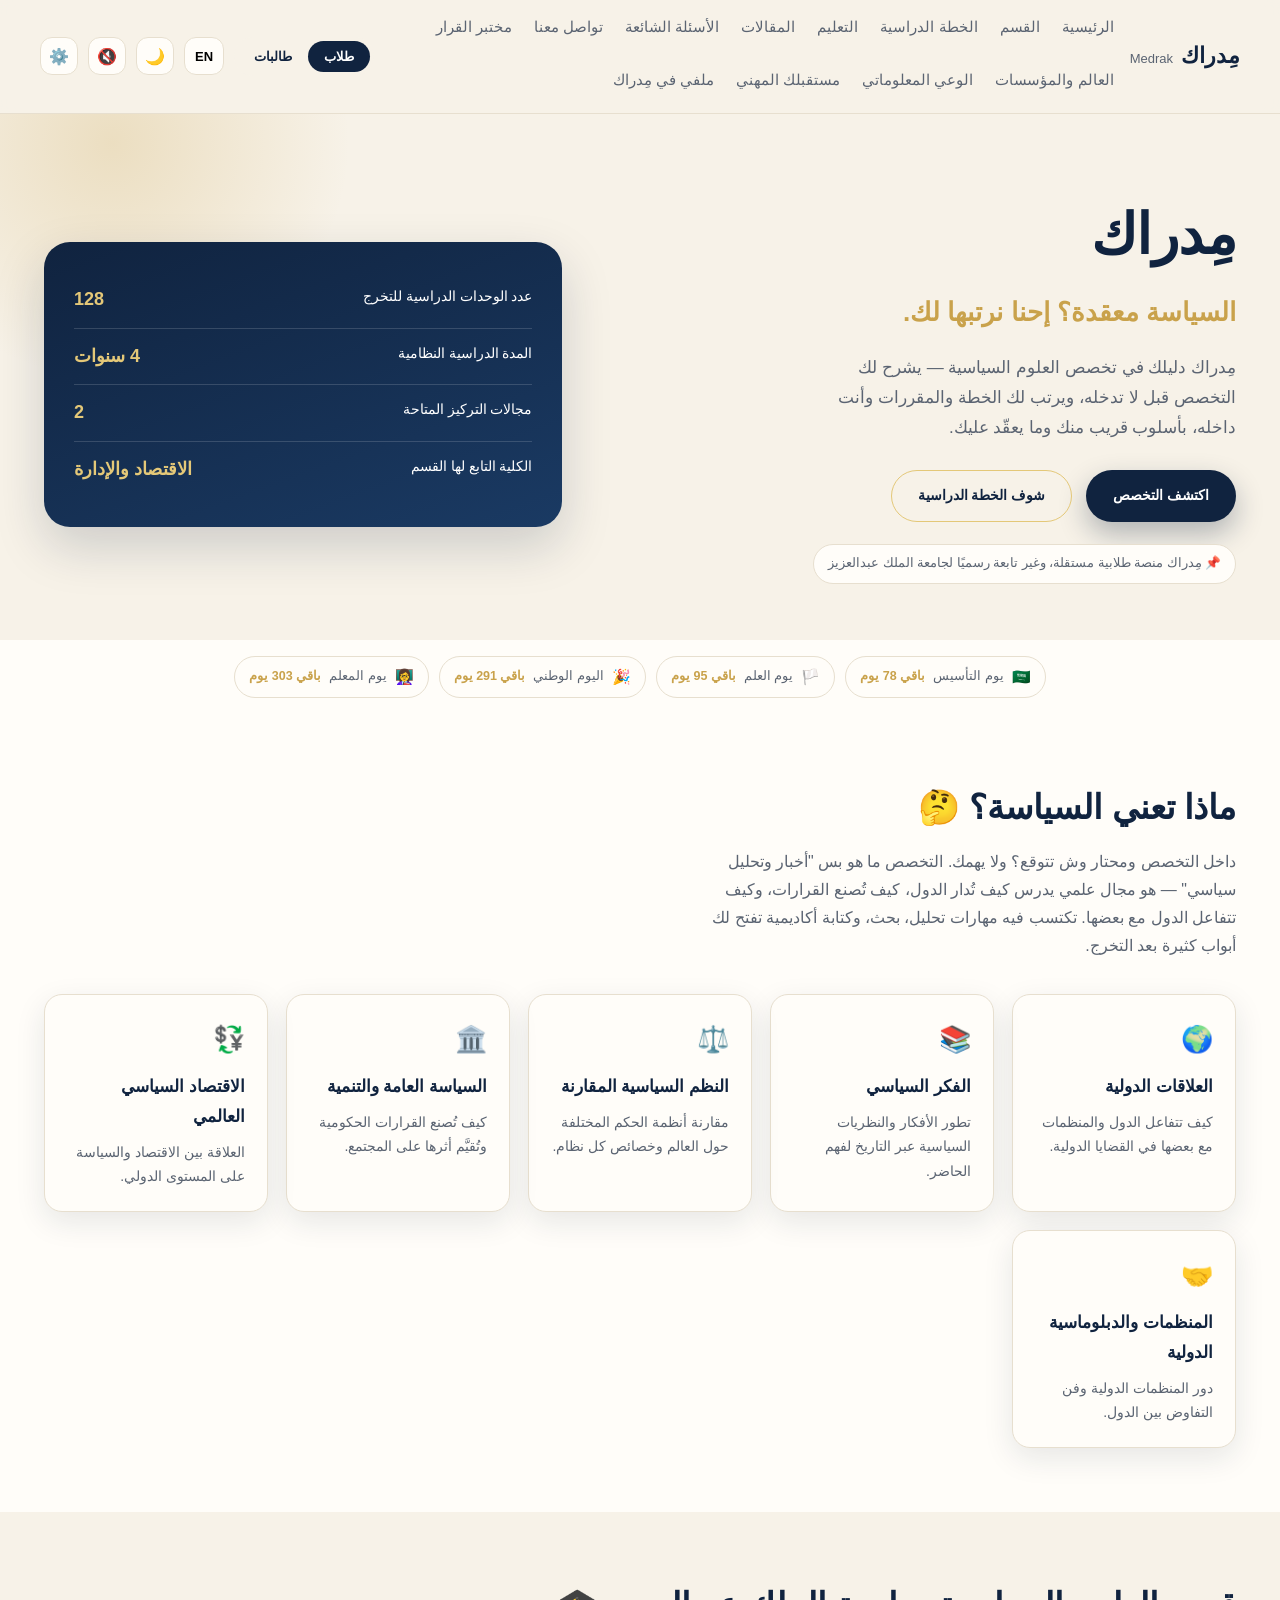
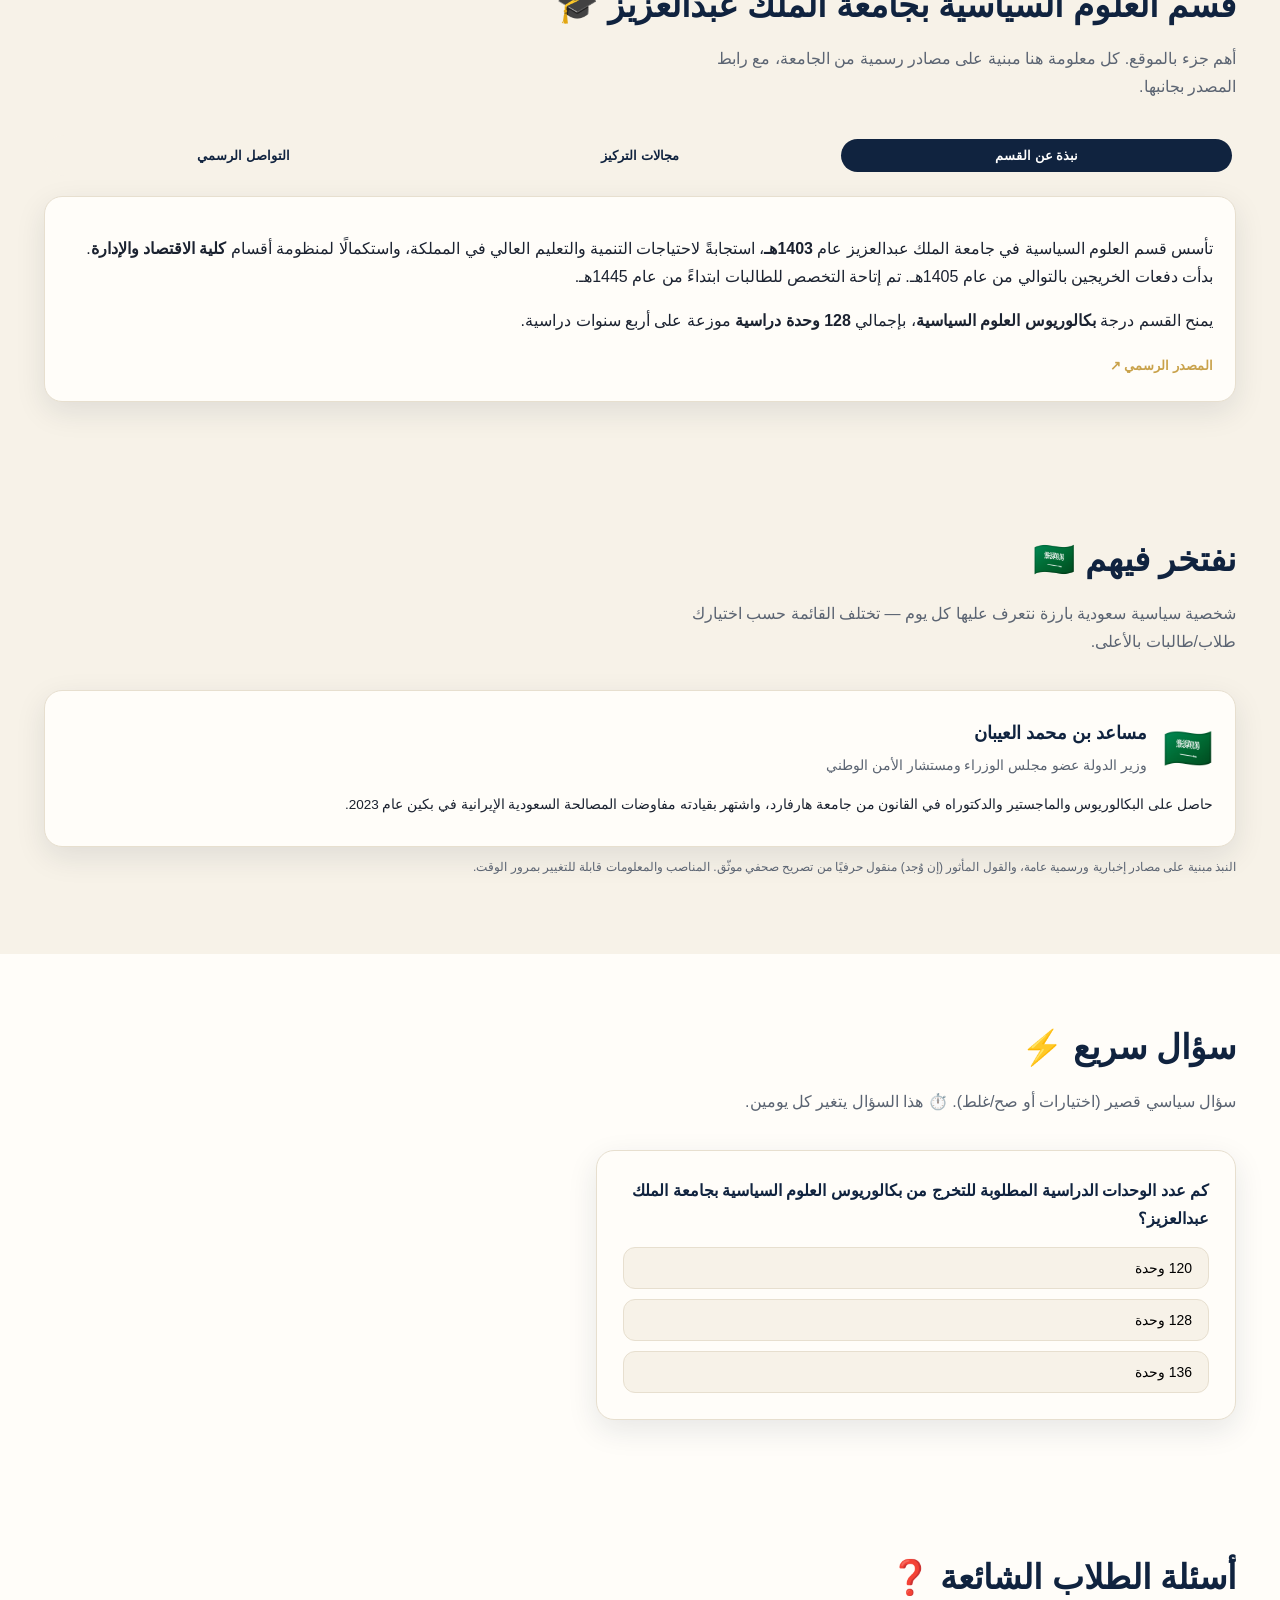
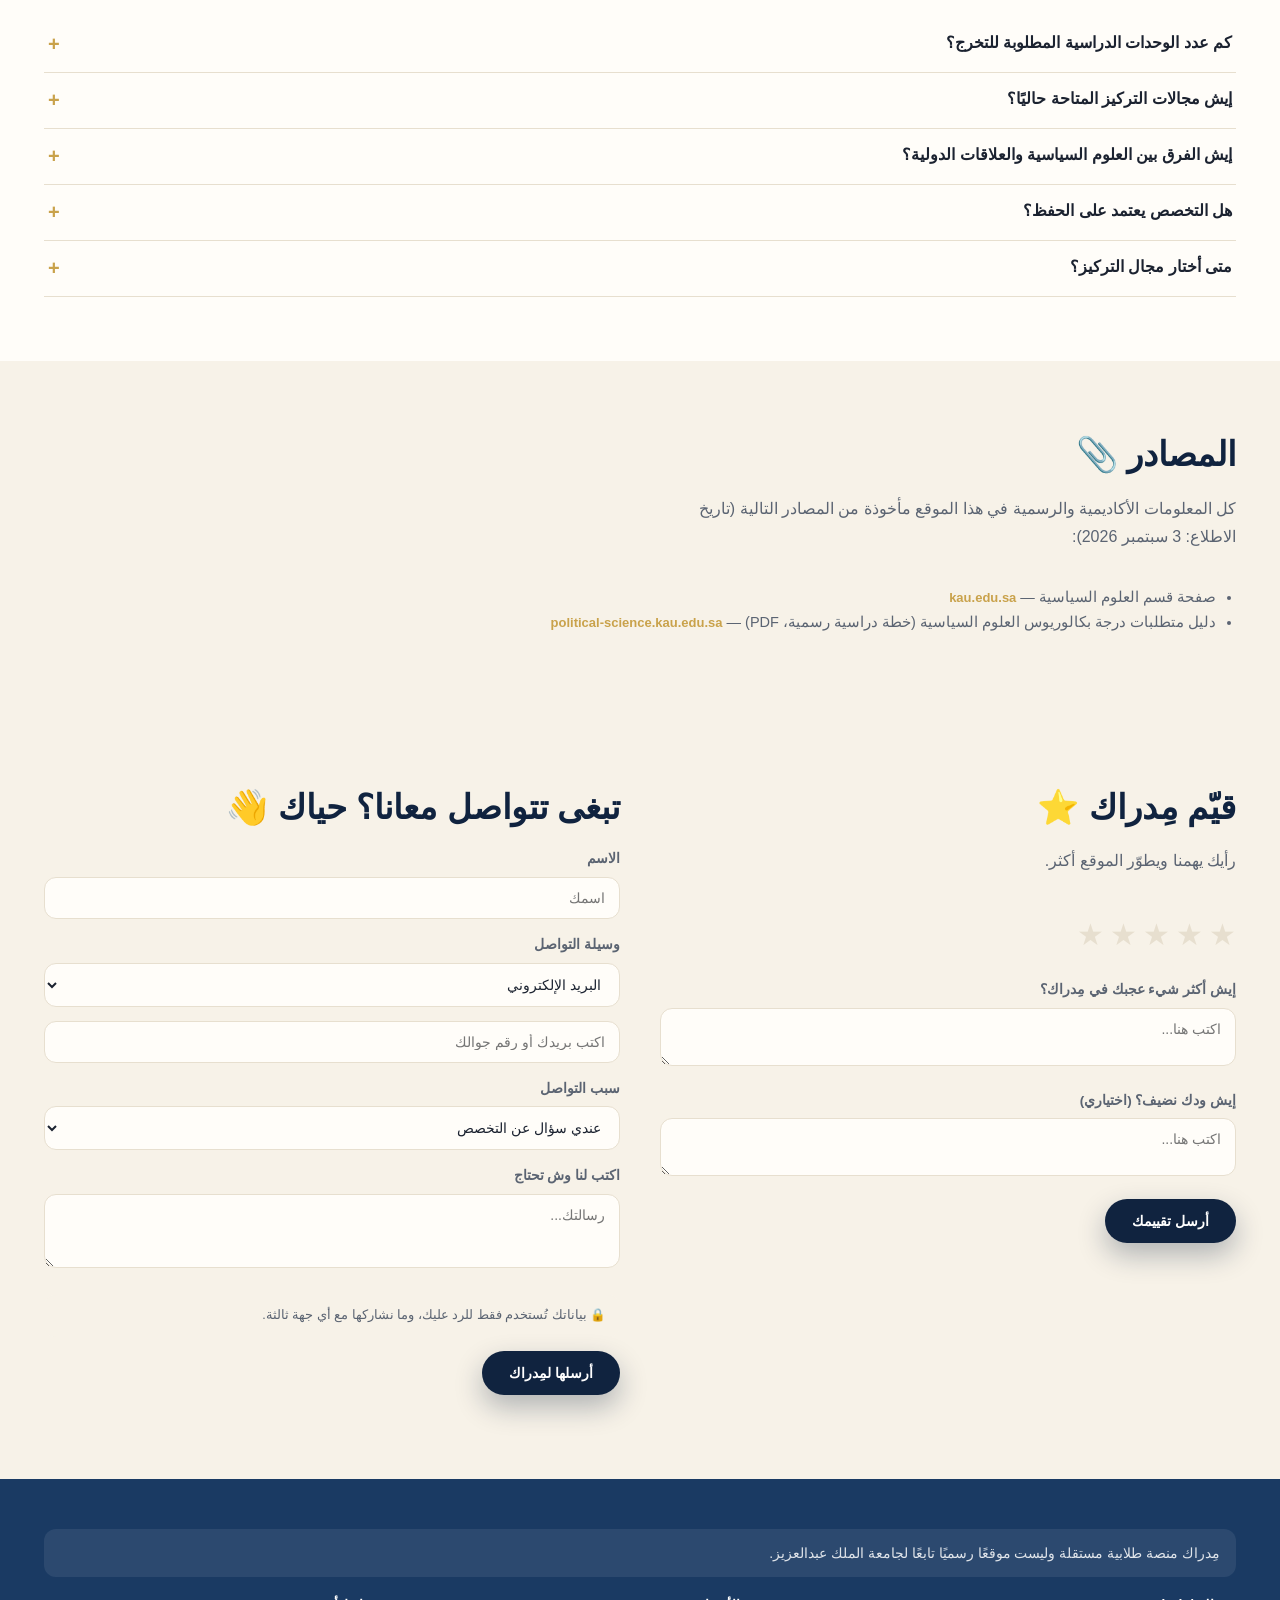
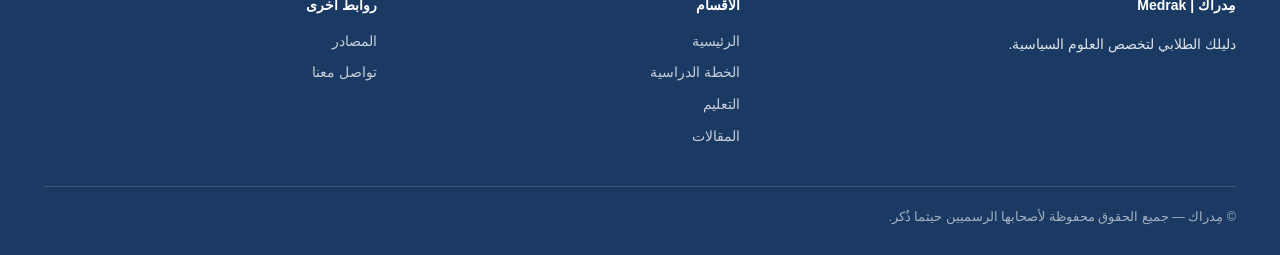
==== commit 880424fd: "EDIT" ====
--- a/index.html
+++ b/index.html
@@ -17,8 +17,6 @@
   } catch(e){}
 })();
 </script>
-<link rel="preconnect" href="https://fonts.googleapis.com">
-<link rel="preconnect" href="https://fonts.gstatic.com" crossorigin>
 <link rel="stylesheet" href="assets/style.css">
 </head>
 <body style="margin:0">
@@ -38,6 +36,11 @@
       <a href="articles.html" data-ar="المقالات" data-en="Articles">المقالات</a>
       <a href="index.html#faq" data-ar="الأسئلة الشائعة" data-en="FAQ">الأسئلة الشائعة</a>
       <a href="index.html#contact" data-ar="تواصل معنا" data-en="Contact">تواصل معنا</a>
+      <a href="decision-lab.html" data-ar="مختبر القرار" data-en="Decision Lab">مختبر القرار</a>
+      <a href="world-institutions.html" data-ar="العالم والمؤسسات" data-en="World &amp; Institutions">العالم والمؤسسات</a>
+      <a href="media-literacy.html" data-ar="الوعي المعلوماتي" data-en="Media Literacy">الوعي المعلوماتي</a>
+      <a href="career.html" data-ar="مستقبلك المهني" data-en="Your Career">مستقبلك المهني</a>
+      <a href="profile.html" data-ar="ملفي في مِدراك" data-en="My Profile">ملفي في مِدراك</a>
     </nav>
     <div class="nav-actions">
       <button class="menu-toggle" id="menuToggle" aria-label="فتح القائمة" aria-expanded="false">☰</button>
@@ -141,19 +144,19 @@
     <div class="wrap">
       <h2 class="section-title" data-ar="نفتخر فيهم 🇸🇦" data-en="We're Proud of Them 🇸🇦">نفتخر فيهم 🇸🇦</h2>
       <p class="section-sub" data-ar="شخصية سياسية سعودية بارزة نتعرف عليها كل يوم — تختلف القائمة حسب اختيارك طلاب/طالبات بالأعلى." data-en="A notable Saudi political figure featured daily — the list differs based on the student/female-student toggle above.">شخصية سياسية سعودية بارزة نتعرف عليها كل يوم — تختلف القائمة حسب اختيارك طلاب/طالبات بالأعلى.</p>
-      <div id="genderConfirmBadge" style="display:none;background:var(--gold);color:#fff;border-radius:999px;padding:6px 14px;font-size:12.5px;font-weight:700;margin-bottom:14px">💕 محتوى مخصص للطالبات الآن</div>
+      <div id="genderConfirmBadge" style="display:none;background:var(--teal-deep);color:#fff;border-radius:999px;padding:6px 14px;font-size:12.5px;font-weight:700;margin-bottom:14px">💕 محتوى مخصص للطالبات الآن</div>
       <div class="info-card" id="figureCard">
         <div style="display:flex;align-items:center;gap:16px;flex-wrap:wrap;margin-bottom:10px">
           <div style="font-size:40px">🇸🇦</div>
           <div>
-            <h3 style="margin:0 0 4px;color:var(--navy);font-size:18px" id="figureName"></h3>
-            <p style="margin:0;color:var(--ink-soft);font-size:14px" id="figureTitle"></p>
+            <h3 style="margin:0 0 4px;color:var(--purple);font-size:18px" id="figureName"></h3>
+            <p style="margin:0;color:var(--text-soft);font-size:14px" id="figureTitle"></p>
           </div>
         </div>
-        <p style="margin:0 0 8px;font-size:13.5px;color:var(--ink)" id="figureBio"></p>
-        <p style="margin:0;font-size:13px;color:var(--gold);font-style:italic;display:none" id="figureQuote"></p>
-      </div>
-      <p style="font-size:12px;color:var(--ink-soft);margin-top:10px">النبذ مبنية على مصادر إخبارية ورسمية عامة، والقول المأثور (إن وُجد) منقول حرفيًا من تصريح صحفي موثّق. المناصب والمعلومات قابلة للتغيير بمرور الوقت.</p>
+        <p style="margin:0 0 8px;font-size:13.5px;color:var(--text)" id="figureBio"></p>
+        <p style="margin:0;font-size:13px;color:var(--teal-deep);font-style:italic;display:none" id="figureQuote"></p>
+      </div>
+      <p style="font-size:12px;color:var(--text-soft);margin-top:10px">النبذ مبنية على مصادر إخبارية ورسمية عامة، والقول المأثور (إن وُجد) منقول حرفيًا من تصريح صحفي موثّق. المناصب والمعلومات قابلة للتغيير بمرور الوقت.</p>
     </div>
   </section>
   <!-- ===== سؤال سريع (يتغير كل يومين) — أسئلة منوعة اختيارات وصح/غلط ===== -->
@@ -162,9 +165,9 @@
       <h2 class="section-title" data-ar="سؤال سريع ⚡" data-en="Quick Question ⚡">سؤال سريع ⚡</h2>
       <p class="section-sub">سؤال سياسي قصير (اختيارات أو صح/غلط). ⏱️ هذا السؤال يتغير كل يومين.</p>
       <div class="quiz-box" id="quickQCard">
-        <p id="quickQText" style="margin:0 0 14px;font-weight:700;color:var(--navy)"></p>
+        <p id="quickQText" style="margin:0 0 14px;font-weight:700;color:var(--purple)"></p>
         <div class="quiz-opts" id="quickQOpts"></div>
-        <p id="quickQExplain" style="display:none;margin:12px 0 0;font-size:13px;color:var(--ink-soft);border-top:1px dashed var(--line);padding-top:10px"></p>
+        <p id="quickQExplain" style="display:none;margin:12px 0 0;font-size:13px;color:var(--text-soft);border-top:1px dashed var(--line);padding-top:10px"></p>
       </div>
     </div>
   </section>
@@ -180,7 +183,7 @@
     <div class="wrap">
       <h2 class="section-title" data-ar="المصادر 📎" data-en="Sources 📎">المصادر 📎</h2>
       <p class="section-sub">كل المعلومات الأكاديمية والرسمية في هذا الموقع مأخوذة من المصادر التالية (تاريخ الاطلاع: 3 سبتمبر 2026):</p>
-      <ul style="padding-inline-start:20px; color:var(--ink-soft); font-size:14.5px">
+      <ul style="padding-inline-start:20px; color:var(--text-soft); font-size:14.5px">
         <li>صفحة قسم العلوم السياسية — <a class="source-link" href="https://kau.edu.sa/faculty/ar/economics-administration/page/political-science-department" target="_blank" rel="noopener">kau.edu.sa</a></li>
         <li>دليل متطلبات درجة بكالوريوس العلوم السياسية (خطة دراسية رسمية، PDF) — <a class="source-link" href="https://political-science.kau.edu.sa/Files/120006/Files/157420_Study-plan-ps-ar.pdf" target="_blank" rel="noopener">political-science.kau.edu.sa</a></li>
       </ul>
@@ -273,6 +276,7 @@
 
 </div>
 
+<script src="assets/store.js"></script>
 <script src="assets/common.js"></script>
 <script>
 (function(){
@@ -426,7 +430,7 @@
     const div = document.createElement('div');
     div.className = 'accordion-item';
     div.innerHTML = '<button class="accordion-head"><span>'+item.q+'</span><span class="plus">+</span></button>'+
-      '<div class="accordion-body"><div>'+item.a+(item.official ? '' : ' <br><small style="color:var(--gold)">⚠️ هذه إجابة توجيهية من مِدراك، وليست معلومة رسمية من الجامعة.</small>')+'</div></div>';
+      '<div class="accordion-body"><div>'+item.a+(item.official ? '' : ' <br><small style="color:var(--teal-deep)">⚠️ هذه إجابة توجيهية من مِدراك، وليست معلومة رسمية من الجامعة.</small>')+'</div></div>';
     faqBox.appendChild(div);
   });
   window.medrakWireAccordion(faqBox);
--- a/assets/style.css
+++ b/assets/style.css
@@ -4,7 +4,14 @@
    ولوحة موازية لوضع "طالبات" (بورجندي/وردي) بنفس آلية الوضع الداكن تمامًا.
    ===================================================================== */
 
-@import url('https://fonts.googleapis.com/css2?family=Cairo:wght@500;600;700;800&family=Tajawal:wght@400;500;700&family=Inter:wght@400;500;600;700;800&display=swap');
+/* لا نعتمد على أي خط خارجي (Google Fonts أو غيره) امتثالًا لشرط "بدون CDN" —
+   نستخدم فقط الخطوط المثبّتة أصلًا على أنظمة التشغيل (لا تحتاج تحميل أو اتصال إنترنت). */
+:root {
+  --font-ar-head: 'Segoe UI', Tahoma, Arial, sans-serif;
+  --font-ar-body: 'Segoe UI', Tahoma, Arial, sans-serif;
+  --font-en-head: -apple-system, 'Segoe UI', Roboto, Arial, sans-serif;
+  --font-en-body: -apple-system, 'Segoe UI', Roboto, Arial, sans-serif;
+}
 
 /* ===== 1) Design Tokens ===== */
 :root {
@@ -42,11 +49,6 @@
   --dur-fast: .2s;
   --dur-med:  .45s;
   --dur-slow: .8s;
-
-  --font-ar-head: 'Cairo', sans-serif;
-  --font-ar-body: 'Tajawal', sans-serif;
-  --font-en-head: 'Cairo', 'Inter', sans-serif;
-  --font-en-body: 'Inter', sans-serif;
 }
 
 :root[data-theme="dark"] {
@@ -227,7 +229,7 @@
 #medrak-root .sem-grid { display: grid; grid-template-columns: 1fr 1fr; gap: 14px; }
 @media (max-width: 700px) { #medrak-root .sem-grid { grid-template-columns: 1fr; } }
 #medrak-root .sem-card h4 { margin: 0 0 10px; font-size: 14px; color: var(--text-soft); }
-#medrak-root .course-row { display: flex; justify-content: space-between; align-items: center; padding: 8px 6px; border-radius: var(--radius-sm); cursor: pointer; font-size: 13.5px; transition: background var(--dur-fast) var(--ease); }
+#medrak-root .course-row { display: flex; flex-wrap: wrap; justify-content: space-between; align-items: center; padding: 8px 6px; border-radius: var(--radius-sm); cursor: pointer; font-size: 13.5px; transition: background var(--dur-fast) var(--ease); }
 #medrak-root .course-row:hover { background: var(--surface-2); }
 #medrak-root .course-row .code { color: var(--teal-deep); font-weight: 700; font-size: 12px; margin-inline-start: 8px; white-space: nowrap; }
 #medrak-root .sem-total { margin-top: 8px; font-size: 12.5px; color: var(--text-soft); border-top: 1px dashed var(--line); padding-top: 8px; }
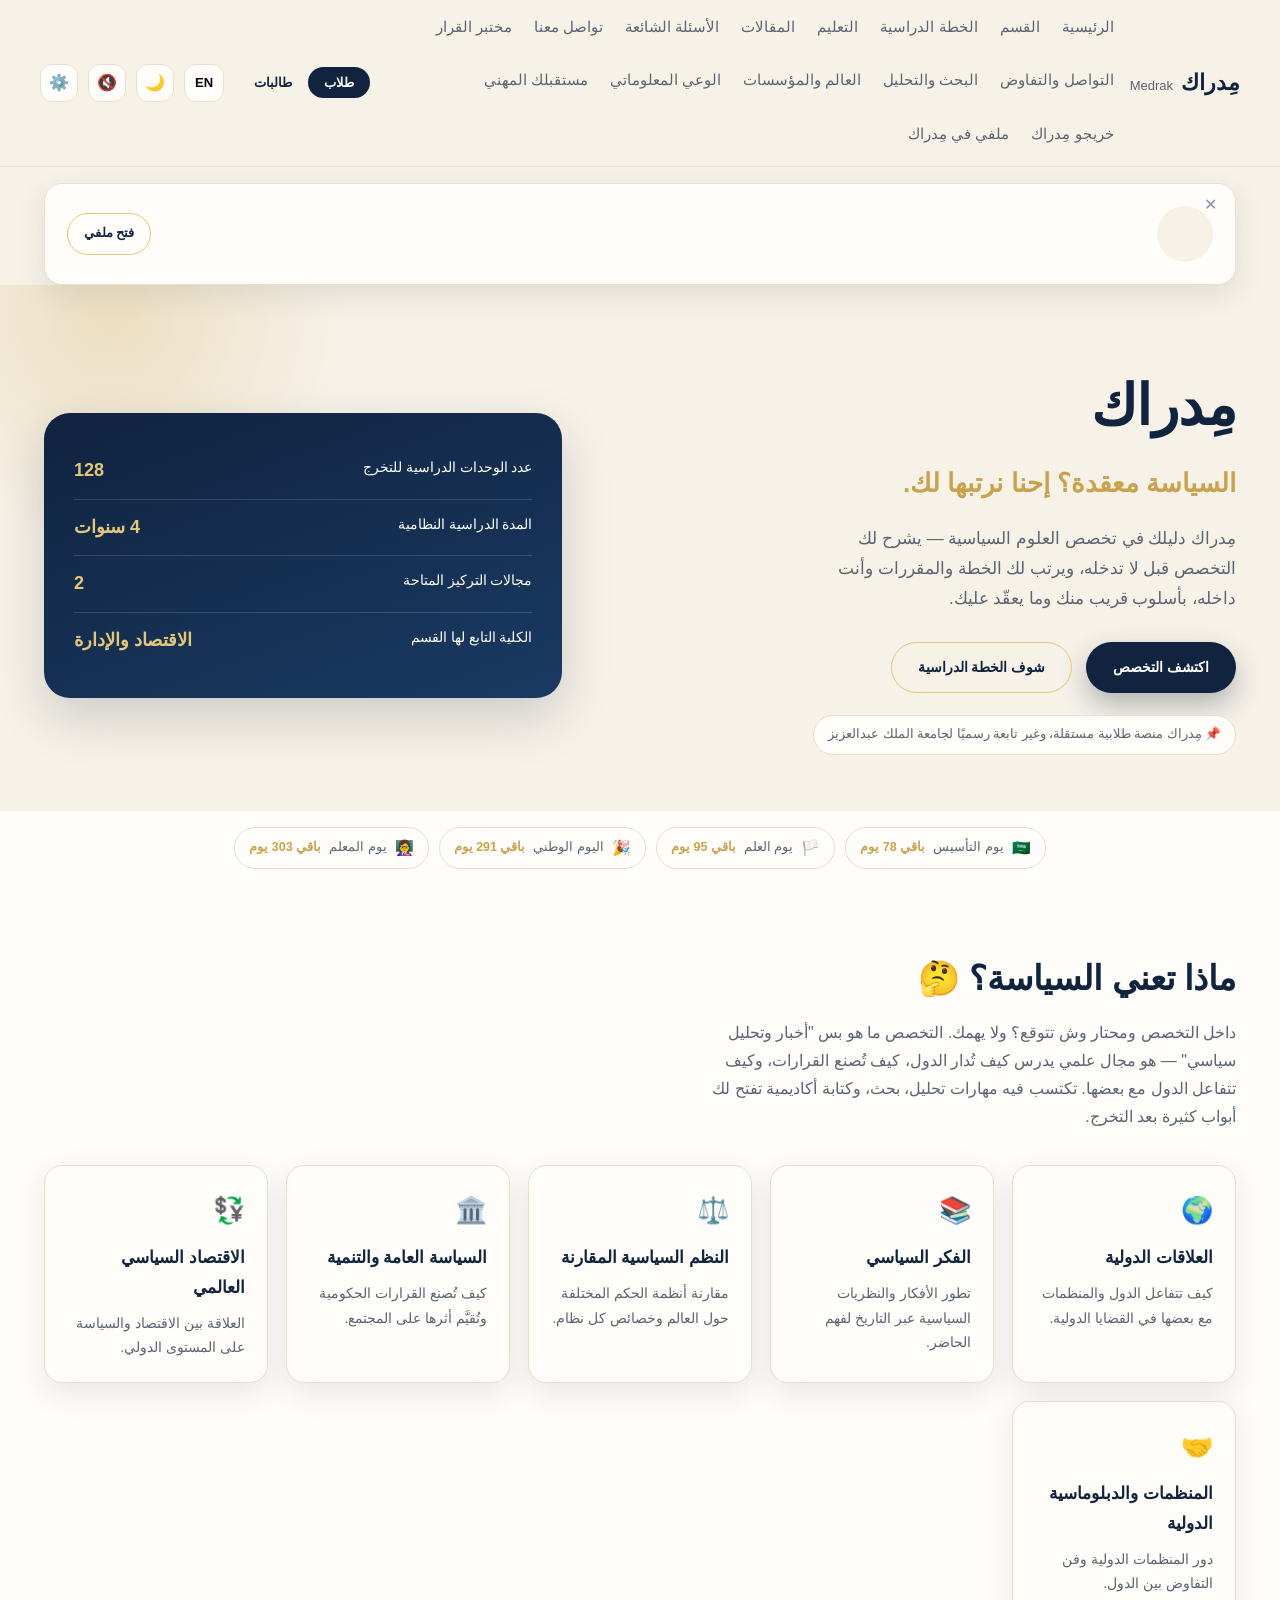
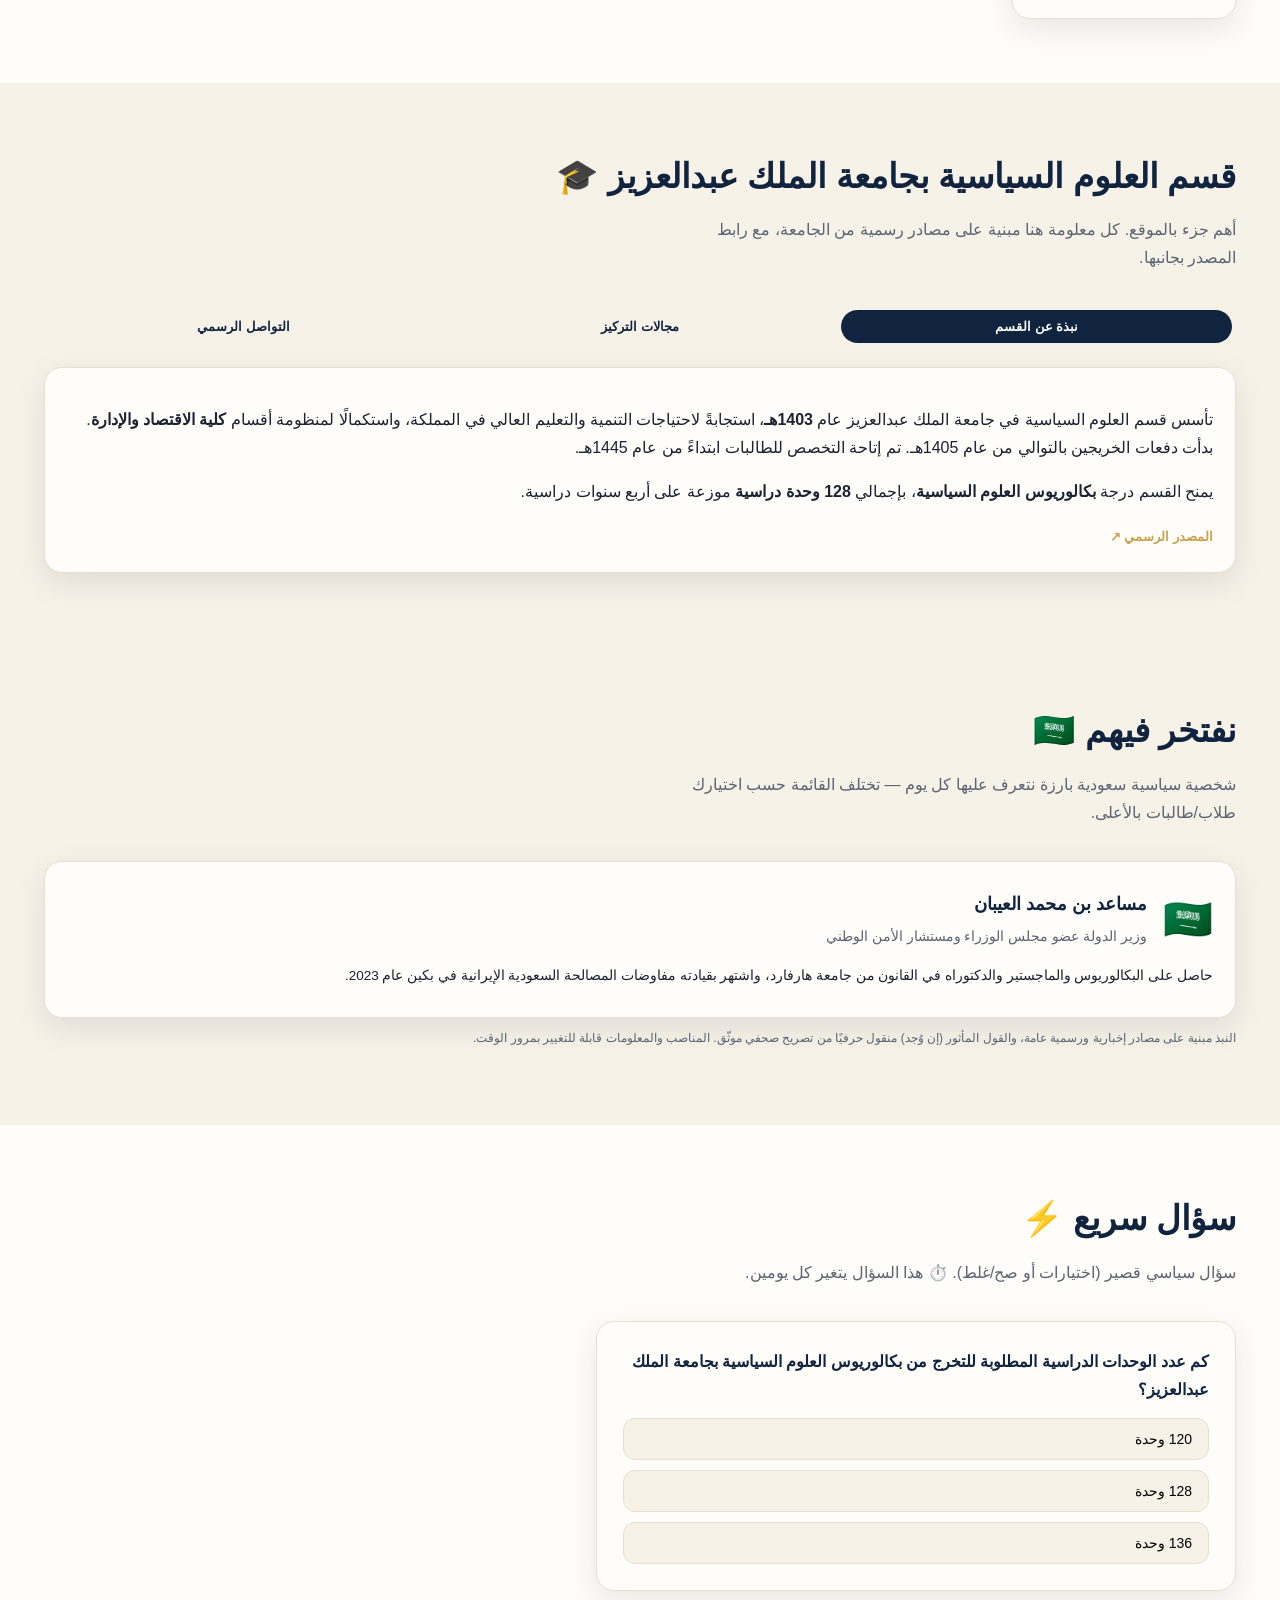
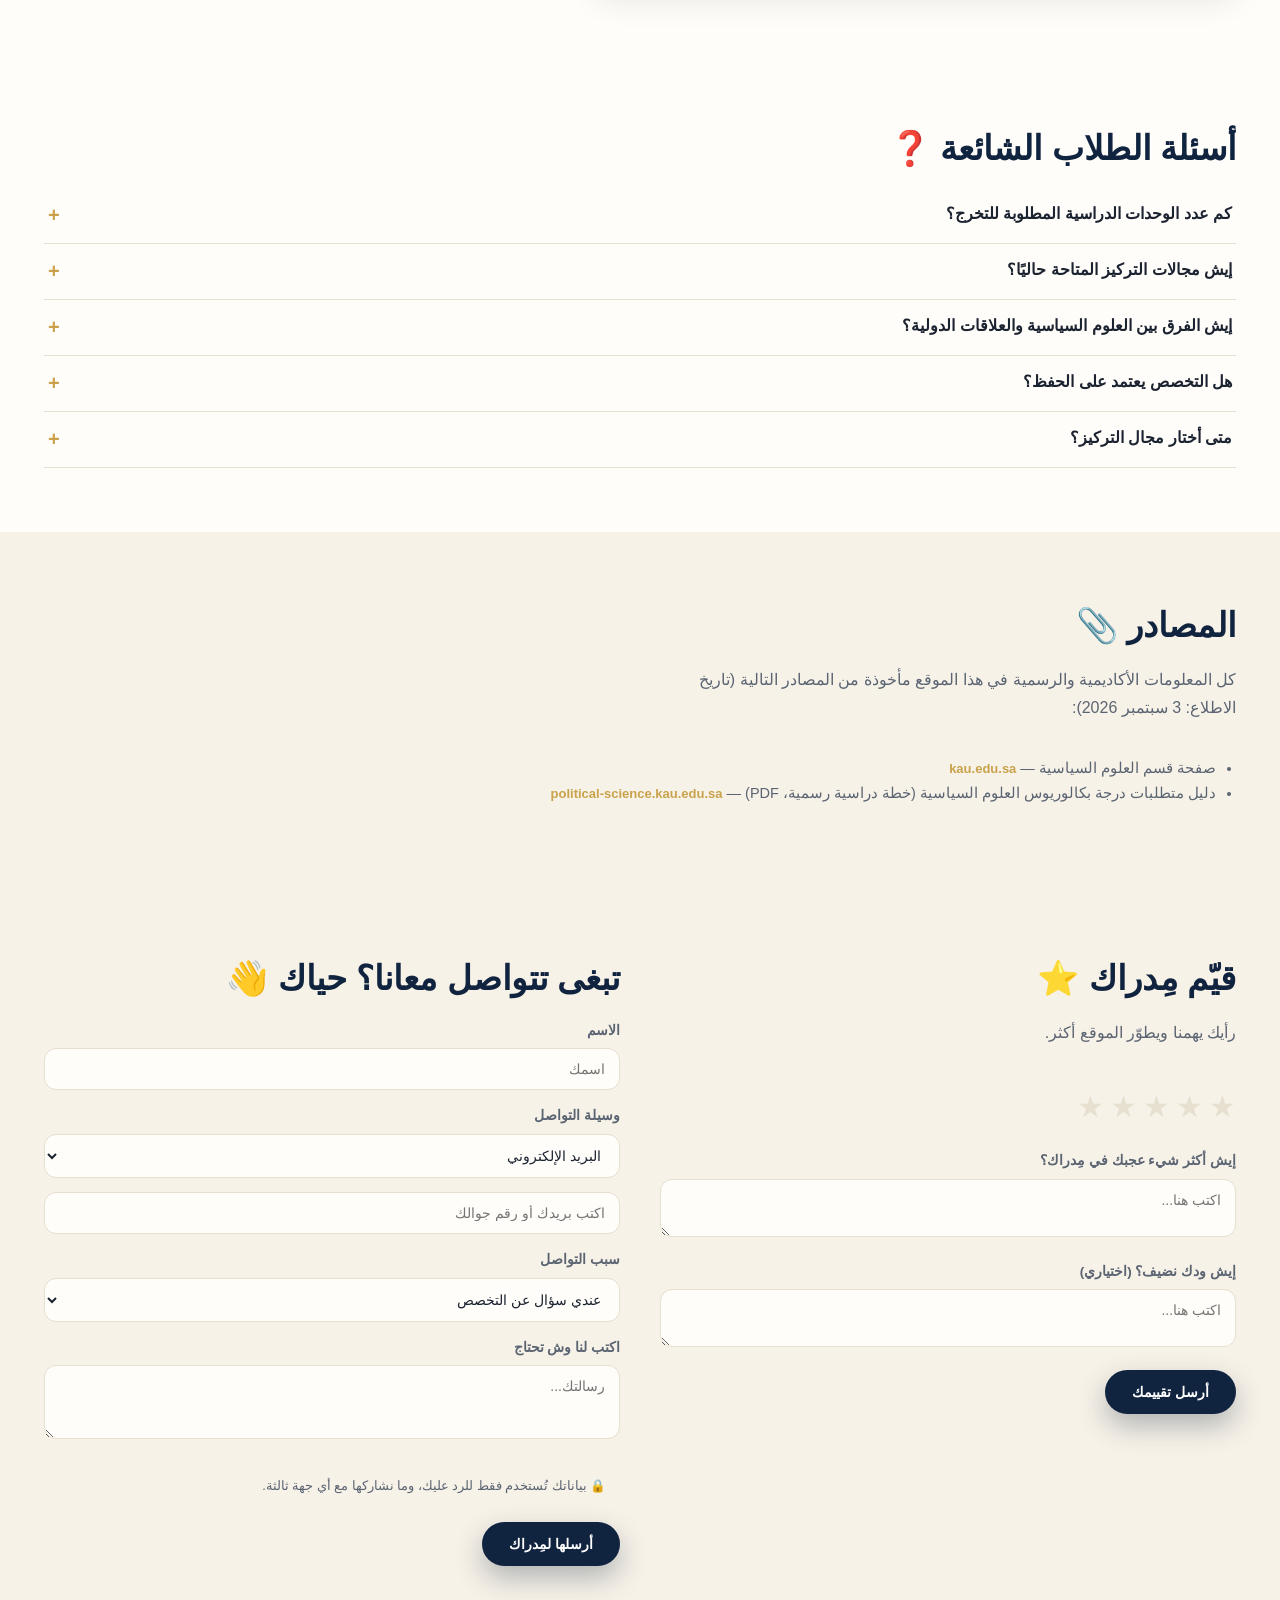
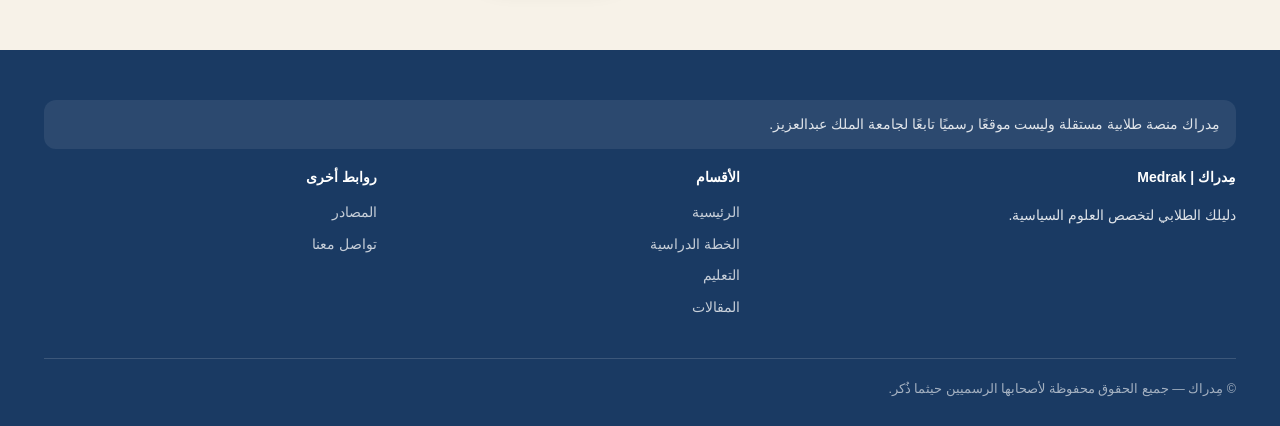
==== commit d2faeb67: "EDIT" ====
--- a/index.html
+++ b/index.html
@@ -37,9 +37,12 @@
       <a href="index.html#faq" data-ar="الأسئلة الشائعة" data-en="FAQ">الأسئلة الشائعة</a>
       <a href="index.html#contact" data-ar="تواصل معنا" data-en="Contact">تواصل معنا</a>
       <a href="decision-lab.html" data-ar="مختبر القرار" data-en="Decision Lab">مختبر القرار</a>
+      <a href="communication.html" data-ar="التواصل والتفاوض" data-en="Communication &amp; Negotiation">التواصل والتفاوض</a>
+      <a href="research-lab.html" data-ar="البحث والتحليل" data-en="Research &amp; Analysis">البحث والتحليل</a>
       <a href="world-institutions.html" data-ar="العالم والمؤسسات" data-en="World &amp; Institutions">العالم والمؤسسات</a>
       <a href="media-literacy.html" data-ar="الوعي المعلوماتي" data-en="Media Literacy">الوعي المعلوماتي</a>
       <a href="career.html" data-ar="مستقبلك المهني" data-en="Your Career">مستقبلك المهني</a>
+      <a href="alumni.html" data-ar="خريجو مِدراك" data-en="Medrak Alumni">خريجو مِدراك</a>
       <a href="profile.html" data-ar="ملفي في مِدراك" data-en="My Profile">ملفي في مِدراك</a>
     </nav>
     <div class="nav-actions">
@@ -56,6 +59,23 @@
 </header>
 
 <main id="main">
+
+  <!-- ===== بطاقة الترحيب الشخصية (تظهر فقط لو عندك ملف شخصي محفوظ) ===== -->
+  <div class="wrap" style="padding-top:16px">
+    <div class="info-card" id="welcomeCard" style="display:none;margin-bottom:0;display:flex;gap:16px;align-items:center;flex-wrap:wrap;position:relative">
+      <button id="welcomeCloseBtn" aria-label="إغلاق" style="position:absolute;top:10px;inset-inline-start:12px;background:none;border:none;cursor:pointer;font-size:16px;color:var(--text-faint)">✕</button>
+      <div id="welcomeAvatar" style="width:56px;height:56px;border-radius:50%;background:var(--surface-2);display:flex;align-items:center;justify-content:center;font-size:28px;flex:none;overflow:hidden"></div>
+      <div style="flex:1;min-width:200px">
+        <p id="welcomeGreeting" style="margin:0 0 4px;font-weight:800;font-size:16px;color:var(--purple)"></p>
+        <p id="welcomeProgress" style="margin:0 0 4px;font-size:12.5px;color:var(--text-soft)"></p>
+        <p id="welcomeAchievement" style="margin:0;font-size:12px;color:var(--teal-deep)"></p>
+      </div>
+      <div style="display:flex;gap:8px;flex-wrap:wrap">
+        <a href="#" id="welcomeContinueBtn" class="btn btn-primary" style="display:none;padding:9px 16px;font-size:12.5px"></a>
+        <a href="profile.html" class="btn btn-outline" style="padding:9px 16px;font-size:12.5px">فتح ملفي</a>
+      </div>
+    </div>
+  </div>
 
 <section class="hero">
     <div class="wrap hero-grid">
@@ -208,9 +228,9 @@
           </div>
           <input type="hidden" name="التقييم_بالنجوم" id="starValue" value="0">
           <label class="field-label">إيش أكثر شيء عجبك في مِدراك؟</label>
-          <textarea rows="2" name="أكثر_شيء_عجبك" placeholder="اكتب هنا..."></textarea>
+          <textarea rows="2" name="أكثر_شيء_عجبك" data-ph-m="اكتب هنا..." data-ph-f="اكتبي هنا..." data-ph-en="Write here..." placeholder="اكتب هنا..."></textarea>
           <label class="field-label">إيش ودك نضيف؟ (اختياري)</label>
-          <textarea rows="2" name="اقتراحك" placeholder="اكتب هنا..."></textarea>
+          <textarea rows="2" name="اقتراحك" data-ph-m="اكتب هنا..." data-ph-f="اكتبي هنا..." data-ph-en="Write here..." placeholder="اكتب هنا..."></textarea>
           <button type="submit" class="btn btn-primary" data-m="أرسل تقييمك" data-f="أرسلي تقييمك" data-en="Submit Rating">أرسل تقييمك</button>
         </form>
       </div>
@@ -221,13 +241,13 @@
         <!-- مربوط بنفس فورم Formspree (mljdrjly) -->
         <form id="contactForm" class="native-form" action="https://formspree.io/f/mljdrjly" method="POST">
           <label class="field-label">الاسم</label>
-          <input type="text" name="الاسم" placeholder="اسمك">
+          <input type="text" name="الاسم" data-ph-ar="اسمك" data-ph-en="Your name" placeholder="اسمك">
           <label class="field-label">وسيلة التواصل</label>
           <select class="form-select" name="وسيلة_التواصل">
             <option>البريد الإلكتروني</option>
             <option>رقم الجوال</option>
           </select>
-          <input type="text" name="بيانات_التواصل" placeholder="اكتب بريدك أو رقم جوالك">
+          <input type="text" name="بيانات_التواصل" data-ph-m="اكتب بريدك أو رقم جوالك" data-ph-f="اكتبي بريدك أو رقم جوالك" data-ph-en="Enter your email or phone number" placeholder="اكتب بريدك أو رقم جوالك">
           <label class="field-label">سبب التواصل</label>
           <select class="form-select" name="سبب_التواصل">
             <option>عندي سؤال عن التخصص</option>
@@ -238,7 +258,7 @@
             <option>شيء ثاني</option>
           </select>
           <label class="field-label">اكتب لنا وش تحتاج</label>
-          <textarea rows="3" name="الرسالة" placeholder="رسالتك..."></textarea>
+          <textarea rows="3" name="الرسالة" data-ph-ar="رسالتك..." data-ph-en="Your message..." placeholder="رسالتك..."></textarea>
           <div class="privacy-note">🔒 بياناتك تُستخدم فقط للرد عليك، وما نشاركها مع أي جهة ثالثة.</div>
           <button type="submit" class="btn btn-primary" style="margin-top:14px" data-m="أرسلها لمِدراك" data-f="أرسليها لمِدراك" data-en="Send to Medrak">أرسلها لمِدراك</button>
         </form>
@@ -474,6 +494,69 @@
   });
 
 
+  /* ============================================================
+     بطاقة الترحيب الشخصية — تعتمد على ملف "ملفي في مِدراك" إن وُجد
+     ============================================================ */
+  safe_index(function initWelcomeCard(){
+    if (!window.MedrakStore) return;
+    const profile = MedrakStore.get('profile', null);
+    if (!profile || !profile.nickname || profile.hidden) return; /* ما فيه ملف، أو المستخدم سجّل خروج محلي */
+    if (profile.hideWelcomeCard) return; /* المستخدم اختار إخفاءها بشكل دائم من الإعدادات */
+    if (sessionStorage.getItem('medrak_welcome_dismissed')) return; /* أغلقها هذي الزيارة */
+
+    const card = document.getElementById('welcomeCard');
+    const hour = new Date().getHours();
+    let greetingWord = 'أهلًا بعودتك';
+    if (hour >= 5 && hour < 12) greetingWord = 'صباح الخير';
+    else if (hour >= 12 && hour < 18) greetingWord = 'مساء الخير';
+
+    if (profile.sharedDevice) {
+      /* جهاز مشترك: ما نعرض الاسم ولا الصورة */
+      document.getElementById('welcomeAvatar').textContent = '👋';
+      document.getElementById('welcomeGreeting').textContent = greetingWord + '! هذا جهاز مشترك — افتح ملفك للمتابعة.';
+      document.getElementById('welcomeProgress').textContent = '';
+      document.getElementById('welcomeAchievement').textContent = '';
+      card.style.display = 'flex';
+      return;
+    }
+
+    const isFemale = window.medrakState.isFemale;
+    const readySuffix = isFemale ? 'جاهزة تكملي رحلتك في مِدراك' : 'جاهز تكمل رحلتك في مِدراك';
+    document.getElementById('welcomeGreeting').textContent = greetingWord + ' يا ' + profile.nickname + '، ' + readySuffix;
+
+    const pct = medrakComputeProgress();
+    document.getElementById('welcomeProgress').textContent = 'تقدمك العام: ' + pct + '%';
+
+    const achievement = MedrakStore.get('lastAchievement', null);
+    document.getElementById('welcomeAchievement').textContent = achievement ? ('🏆 ' + achievement.text) : '';
+
+    const lastVisited = MedrakStore.get('lastVisited', null);
+    const continueBtn = document.getElementById('welcomeContinueBtn');
+    if (lastVisited) {
+      continueBtn.href = lastVisited.page;
+      continueBtn.textContent = 'أكمل من ' + lastVisited.label;
+      continueBtn.style.display = 'inline-flex';
+    }
+
+    /* الصورة (IndexedDB) أو الإيموجي الرمزي */
+    const avatarEl = document.getElementById('welcomeAvatar');
+    if (profile.avatarType === 'photo') {
+      MedrakStore.getPhoto().then(blob => {
+        if (blob) { avatarEl.innerHTML = '<img src="' + URL.createObjectURL(blob) + '" style="width:100%;height:100%;object-fit:cover">'; }
+        else { avatarEl.textContent = profile.avatarEmoji || '🎓'; }
+      });
+    } else {
+      avatarEl.textContent = profile.avatarEmoji || '🎓';
+    }
+
+    card.style.display = 'flex';
+    document.getElementById('welcomeCloseBtn').addEventListener('click', function(){
+      sessionStorage.setItem('medrak_welcome_dismissed', '1');
+      card.style.display = 'none';
+    });
+  });
+  function safe_index(fn){ try { fn(); } catch(e){ console.error('welcome card error:', e); } }
+
 })();
 </script>
 
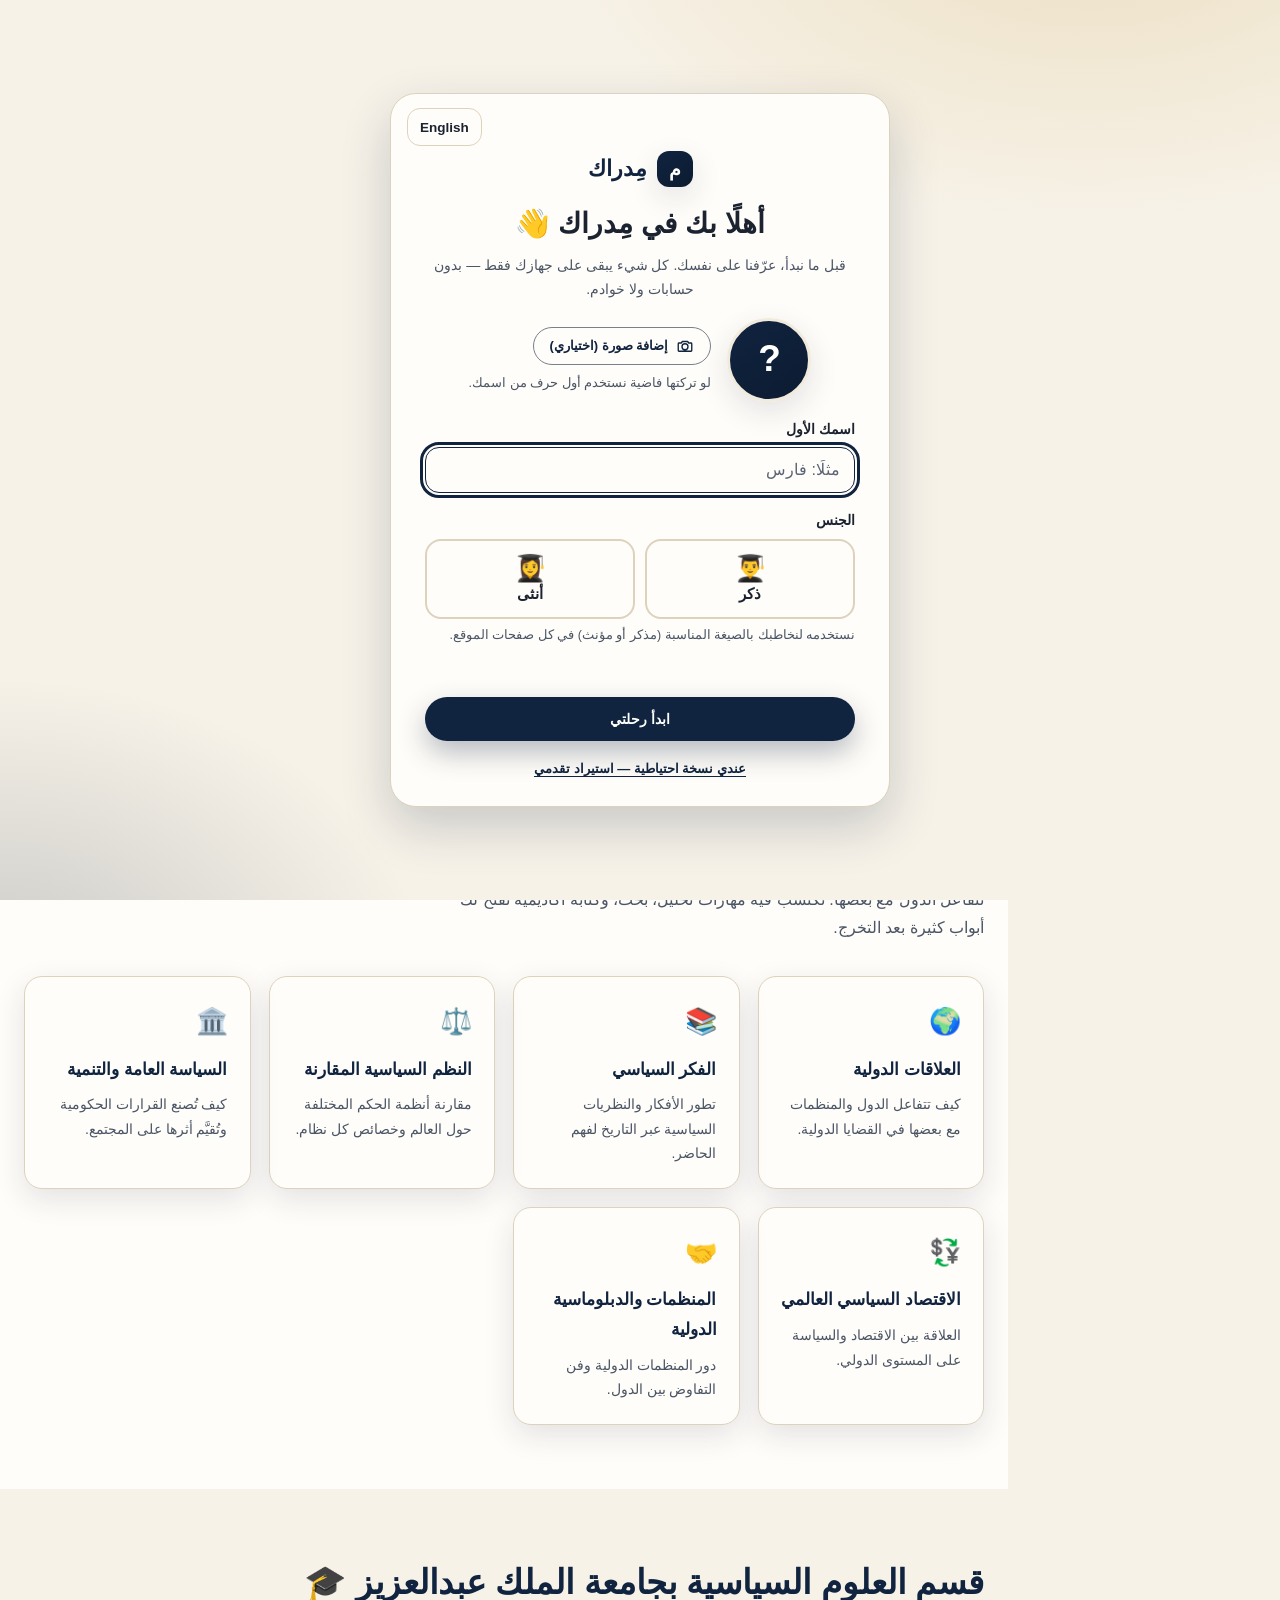
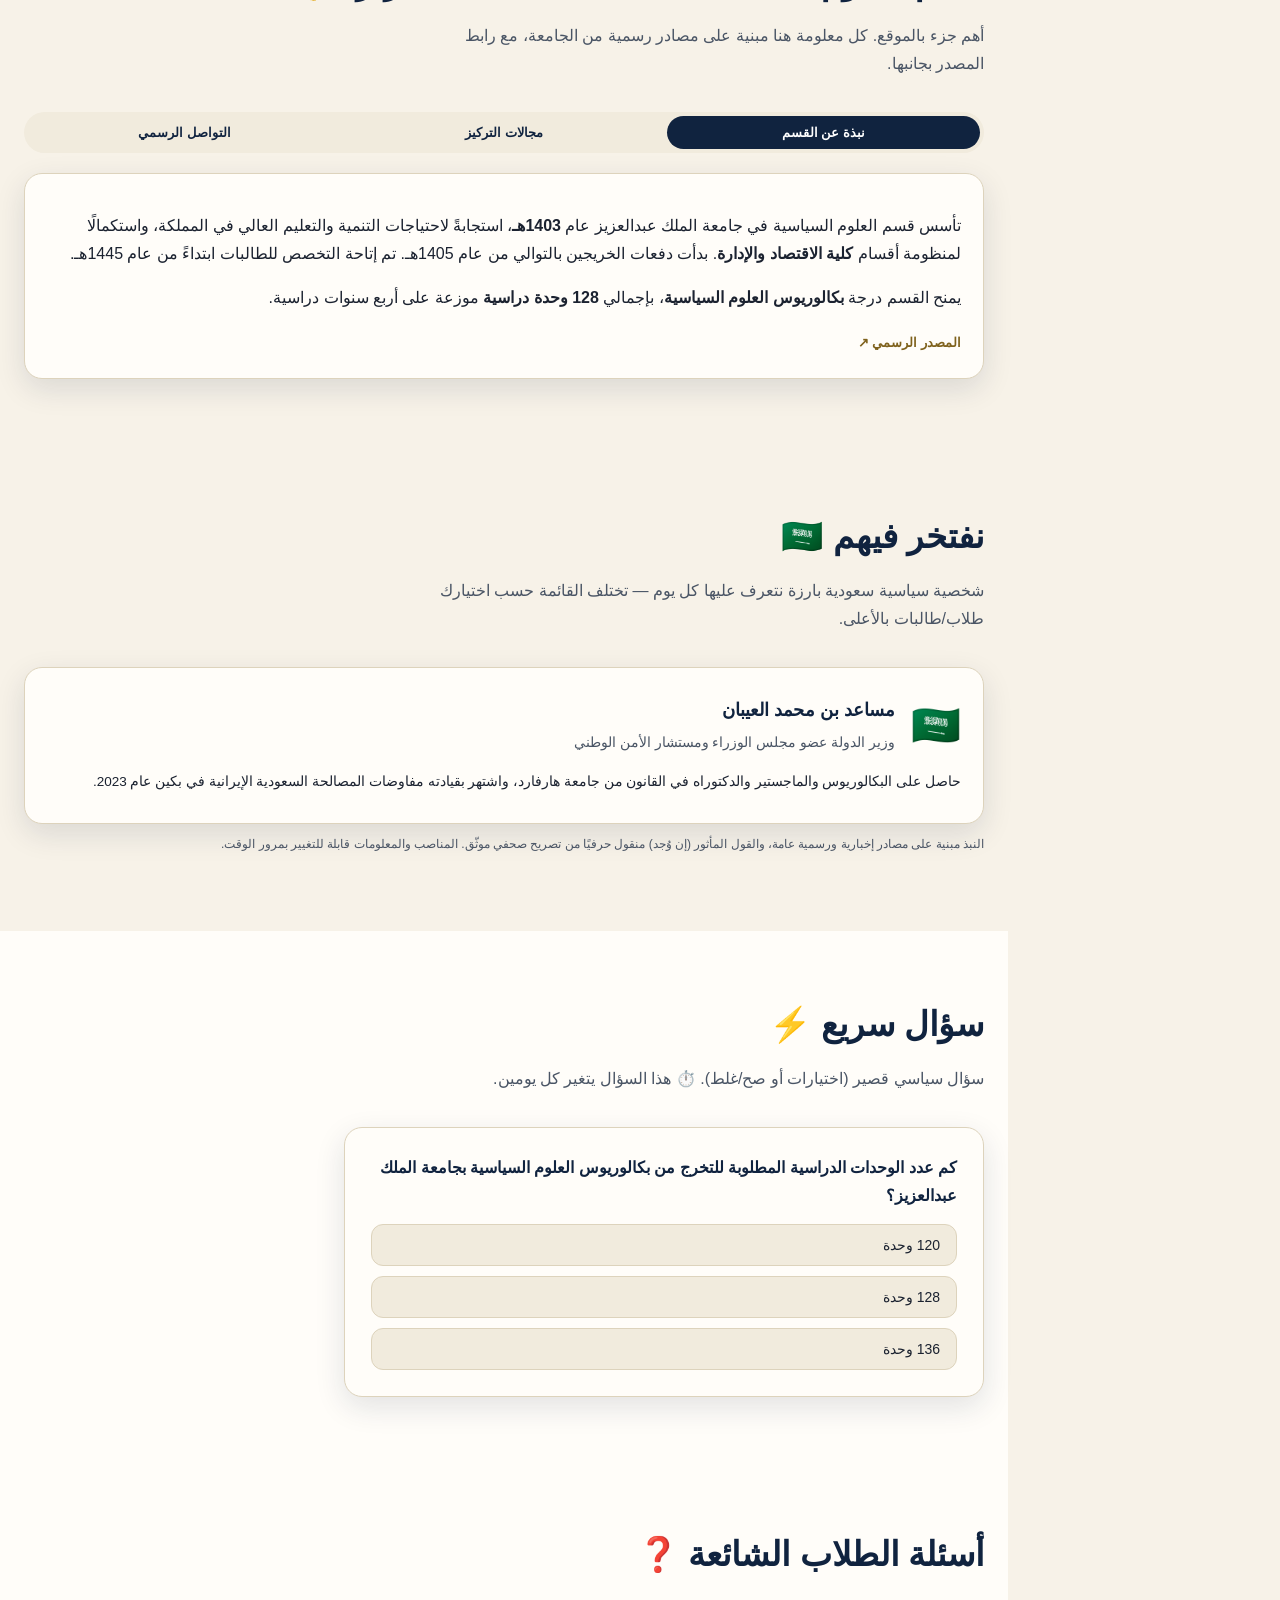
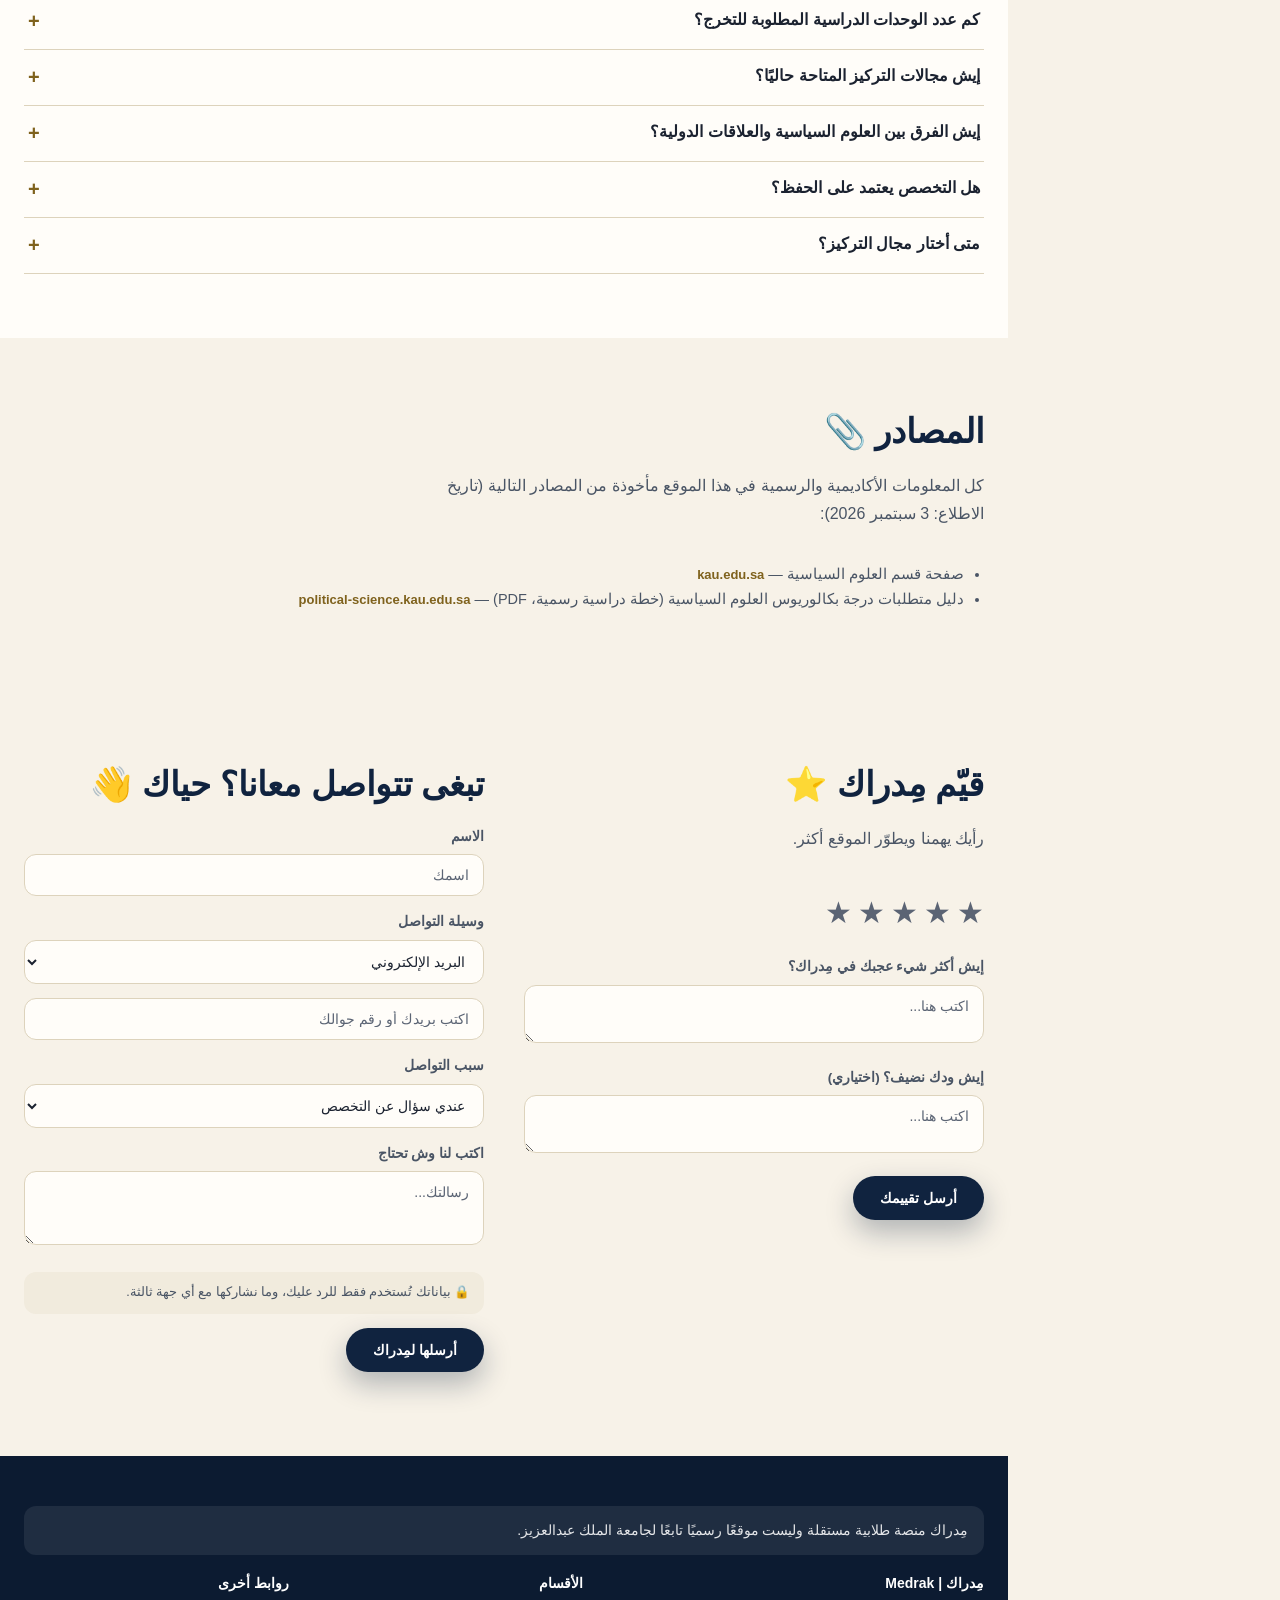
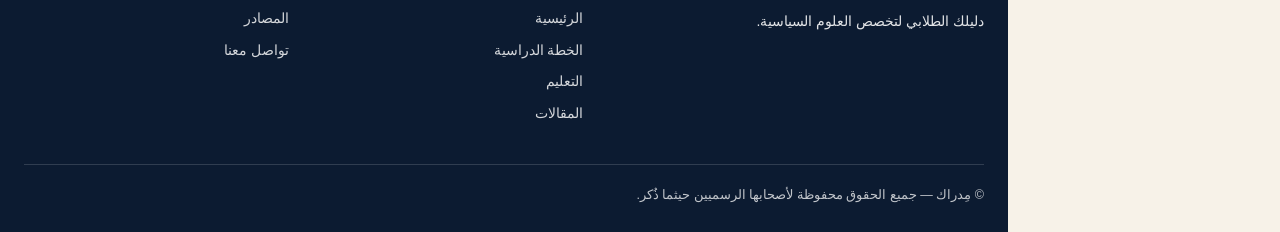
==== commit 1fd40bcb: "35235325" ====
--- a/index.html
+++ b/index.html
@@ -3,79 +3,62 @@
 <head>
 <meta charset="UTF-8">
 <meta name="viewport" content="width=device-width, initial-scale=1.0">
-<title>مِدراك | Medrak — دليلك في تخصص العلوم السياسية</title>
+<title data-ar="مِدراك | Medrak — دليلك في تخصص العلوم السياسية" data-en="Medrak — Your guide to the Political Science major">مِدراك | Medrak — دليلك في تخصص العلوم السياسية</title>
 <meta name="description" content="مِدراك: منصة طلابية مستقلة تشرح تخصص العلوم السياسية بجامعة الملك عبدالعزيز.">
 <script>
 (function(){
   try {
-    var theme = JSON.parse(localStorage.getItem('medrak_theme')) || 'light';
-    var gender = JSON.parse(localStorage.getItem('medrak_gender')) || false;
-    var lang = JSON.parse(localStorage.getItem('medrak_lang')) || 'ar';
-    document.documentElement.setAttribute('data-theme', theme);
-    document.documentElement.setAttribute('data-gender', gender ? 'female' : 'male');
-    document.documentElement.setAttribute('lang', lang);
+    var d = document.documentElement;
+    var g = function(k, f){ try { var v = localStorage.getItem(k); return v === null ? f : JSON.parse(v); } catch(e){ return f; } };
+    var theme = g('medrak_theme', 'light') === 'dark' ? 'dark' : 'light';
+    var female = !!g('medrak_gender', false);
+    var lang = g('medrak_lang', 'ar') === 'en' ? 'en' : 'ar';
+    var pal = g('medrak_palette', null);
+    if (['classic','rose','emerald','ocean','lavender','sand'].indexOf(pal) < 0) pal = female ? 'rose' : 'classic';
+    var lay = g('medrak_layout', 'sidebar');
+    if (['sidebar','compact','wide','sequential'].indexOf(lay) < 0) lay = 'sidebar';
+    d.setAttribute('data-theme', theme); d.setAttribute('data-palette', pal); d.setAttribute('data-layout', lay);
+    d.setAttribute('data-gender', female ? 'female' : 'male');
+    d.setAttribute('data-spotlight', g('medrak_spotlight', true) === false ? 'off' : 'on');
+    d.setAttribute('lang', lang); d.setAttribute('dir', lang === 'en' ? 'ltr' : 'rtl');
   } catch(e){}
 })();
 </script>
+<link rel="stylesheet" href="assets/themes.css">
 <link rel="stylesheet" href="assets/style.css">
+<link rel="stylesheet" href="assets/shell.css">
 </head>
 <body style="margin:0">
 <div id="particle-field"></div>
 <div id="scroll-progress"></div>
+<div id="cursor-spotlight" aria-hidden="true"></div>
 <div id="medrak-root">
 <a href="#main" class="skip-link">تخطَّ إلى المحتوى</a>
 
-<header class="site">
-  <div class="wrap nav-inner">
-    <a href="index.html" class="brand" style="text-decoration:none">مِدراك <small>Medrak</small></a>
-    <nav class="links">
-      <a href="index.html" data-ar="الرئيسية" data-en="Home">الرئيسية</a>
-      <a href="index.html#kau" data-ar="القسم" data-en="Department">القسم</a>
-      <a href="study-plan.html" data-ar="الخطة الدراسية" data-en="Study Plan">الخطة الدراسية</a>
-      <a href="education.html" data-ar="التعليم" data-en="Learning">التعليم</a>
-      <a href="articles.html" data-ar="المقالات" data-en="Articles">المقالات</a>
-      <a href="index.html#faq" data-ar="الأسئلة الشائعة" data-en="FAQ">الأسئلة الشائعة</a>
-      <a href="index.html#contact" data-ar="تواصل معنا" data-en="Contact">تواصل معنا</a>
-      <a href="decision-lab.html" data-ar="مختبر القرار" data-en="Decision Lab">مختبر القرار</a>
-      <a href="communication.html" data-ar="التواصل والتفاوض" data-en="Communication &amp; Negotiation">التواصل والتفاوض</a>
-      <a href="research-lab.html" data-ar="البحث والتحليل" data-en="Research &amp; Analysis">البحث والتحليل</a>
-      <a href="world-institutions.html" data-ar="العالم والمؤسسات" data-en="World &amp; Institutions">العالم والمؤسسات</a>
-      <a href="media-literacy.html" data-ar="الوعي المعلوماتي" data-en="Media Literacy">الوعي المعلوماتي</a>
-      <a href="career.html" data-ar="مستقبلك المهني" data-en="Your Career">مستقبلك المهني</a>
-      <a href="alumni.html" data-ar="خريجو مِدراك" data-en="Medrak Alumni">خريجو مِدراك</a>
-      <a href="profile.html" data-ar="ملفي في مِدراك" data-en="My Profile">ملفي في مِدراك</a>
-    </nav>
-    <div class="nav-actions">
-      <button class="menu-toggle" id="menuToggle" aria-label="فتح القائمة" aria-expanded="false">☰</button>
-      <div class="gender-toggle" role="group" aria-label="اختر طلاب أو طالبات">
-        <button class="gender-btn active" id="genderMale" aria-pressed="true">طلاب</button>
-        <button class="gender-btn" id="genderFemale" aria-pressed="false">طالبات</button>
-      </div>
-      <button class="icon-btn" id="langToggle" aria-label="Switch language" style="width:auto;padding:0 10px;font-size:13px;font-weight:700">EN</button>
-      <button class="icon-btn" id="darkToggle" aria-label="تبديل الوضع الداكن">🌙</button>
-      <button class="icon-btn" id="muteToggle" aria-label="كتم/تفعيل الأصوات">🔇</button>
-    </div>
-  </div>
+<header class="topbar no-print">
+  <button type="button" class="tb-btn icon-only nav-toggle" id="navToggle" aria-controls="sidebar" aria-expanded="false" aria-label="القائمة" data-aria-ar="القائمة" data-aria-en="Menu"><svg viewBox="0 0 24 24" fill="none" stroke="currentColor" stroke-width="1.8" stroke-linecap="round" stroke-linejoin="round" aria-hidden="true" focusable="false"><path d="M4 7h16 M4 12h16 M4 17h16"/></svg></button>
+  <a class="brand" href="index.html"><span class="brand-mark" aria-hidden="true">م</span><span>مِدراك</span><small>Medrak</small></a>
+  <span class="spacer"></span>
+  <button type="button" class="tb-btn icon-only" id="tourBtn" aria-haspopup="dialog" aria-label="جولة التعريف بمزايا الموقع" data-aria-ar="جولة التعريف بمزايا الموقع" data-aria-en="Take a tour of the site" title="جولة التعريف" data-title-ar="جولة التعريف" data-title-en="Site tour"><svg viewBox="0 0 24 24" fill="none" stroke="currentColor" stroke-width="1.8" stroke-linecap="round" stroke-linejoin="round" aria-hidden="true" focusable="false"><path d="M12 21a9 9 0 1 0 0-18 9 9 0 0 0 0 18z M12 11v5 M12 8h.01"/></svg></button>
+  <button type="button" class="tb-btn" id="customizeBtn" aria-haspopup="dialog" aria-label="تخصيص صفحتي" data-aria-ar="تخصيص صفحتي" data-aria-en="Customize my page"><svg viewBox="0 0 24 24" fill="none" stroke="currentColor" stroke-width="1.8" stroke-linecap="round" stroke-linejoin="round" aria-hidden="true" focusable="false"><path d="M12 3a9 9 0 1 0 0 18c1.1 0 1.8-.9 1.5-1.9-.4-1.2.4-2.1 1.6-2.1H17a4 4 0 0 0 4-4c0-5-4-10-9-10z M7.5 11.5h.01 M10 7.5h.01 M14.5 7.5h.01"/></svg><span class="tb-label" data-ar="تخصيص صفحتي" data-en="Customize my page">تخصيص صفحتي</span></button>
+  <a class="tb-btn acct-chip" id="acctChip" href="profile.html" aria-label="ملفي"><span class="avatar" id="acctAvatar"></span><span class="tb-label" id="acctName"></span></a>
 </header>
+<nav class="topnav no-print" aria-label="التنقل العلوي" data-aria-ar="التنقل العلوي" data-aria-en="Top navigation"><a  href="index.html" data-page="index.html" aria-label="الرئيسية" data-aria-ar="الرئيسية" data-aria-en="Home" title="الرئيسية" data-title-ar="الرئيسية" data-title-en="Home"><svg viewBox="0 0 24 24" fill="none" stroke="currentColor" stroke-width="1.8" stroke-linecap="round" stroke-linejoin="round" aria-hidden="true" focusable="false"><path d="M3 10.5 12 3l9 7.5V20a1 1 0 0 1-1 1h-5v-6H9v6H4a1 1 0 0 1-1-1z"/></svg><span class="tn-label" data-ar="الرئيسية" data-en="Home">الرئيسية</span></a><a  href="index.html#kau" data-page="index.html" data-hash="#kau" aria-label="عن القسم" data-aria-ar="عن القسم" data-aria-en="The department" title="عن القسم" data-title-ar="عن القسم" data-title-en="The department"><svg viewBox="0 0 24 24" fill="none" stroke="currentColor" stroke-width="1.8" stroke-linecap="round" stroke-linejoin="round" aria-hidden="true" focusable="false"><path d="M3 21h18 M5 21V10 M9.5 21V10 M14.5 21V10 M19 21V10 M12 3 3 8h18z"/></svg><span class="tn-label" data-ar="عن القسم" data-en="The department">عن القسم</span></a><a  href="study-plan.html" data-page="study-plan.html" aria-label="الخطة الدراسية" data-aria-ar="الخطة الدراسية" data-aria-en="Study plan" title="الخطة الدراسية" data-title-ar="الخطة الدراسية" data-title-en="Study plan"><svg viewBox="0 0 24 24" fill="none" stroke="currentColor" stroke-width="1.8" stroke-linecap="round" stroke-linejoin="round" aria-hidden="true" focusable="false"><path d="M7 3v4 M17 3v4 M4 8h16 M5 5h14a1 1 0 0 1 1 1v13a1 1 0 0 1-1 1H5a1 1 0 0 1-1-1V6a1 1 0 0 1 1-1z"/></svg><span class="tn-label" data-ar="الخطة الدراسية" data-en="Study plan">الخطة الدراسية</span></a><a  href="education.html" data-page="education.html" aria-label="التعليم" data-aria-ar="التعليم" data-aria-en="Learning" title="التعليم" data-title-ar="التعليم" data-title-en="Learning"><svg viewBox="0 0 24 24" fill="none" stroke="currentColor" stroke-width="1.8" stroke-linecap="round" stroke-linejoin="round" aria-hidden="true" focusable="false"><path d="M12 6.5C10.5 5 8 4.5 4 4.5v13c4 0 6.5.5 8 2 1.5-1.5 4-2 8-2v-13c-4 0-6.5.5-8 2z M12 6.5v13"/></svg><span class="tn-label" data-ar="التعليم" data-en="Learning">التعليم</span></a><a  href="articles.html" data-page="articles.html" aria-label="المقالات" data-aria-ar="المقالات" data-aria-en="Articles" title="المقالات" data-title-ar="المقالات" data-title-en="Articles"><svg viewBox="0 0 24 24" fill="none" stroke="currentColor" stroke-width="1.8" stroke-linecap="round" stroke-linejoin="round" aria-hidden="true" focusable="false"><path d="M14 3H6a1 1 0 0 0-1 1v16a1 1 0 0 0 1 1h12a1 1 0 0 0 1-1V8z M14 3v5h5 M9 13h6 M9 17h6"/></svg><span class="tn-label" data-ar="المقالات" data-en="Articles">المقالات</span></a><a  href="decision-lab.html" data-page="decision-lab.html" aria-label="مختبر القرار" data-aria-ar="مختبر القرار" data-aria-en="Decision lab" title="مختبر القرار" data-title-ar="مختبر القرار" data-title-en="Decision lab"><svg viewBox="0 0 24 24" fill="none" stroke="currentColor" stroke-width="1.8" stroke-linecap="round" stroke-linejoin="round" aria-hidden="true" focusable="false"><path d="M12 21a9 9 0 1 0 0-18 9 9 0 0 0 0 18z M15.5 8.5 13.5 13.5 8.5 15.5 10.5 10.5z"/></svg><span class="tn-label" data-ar="مختبر القرار" data-en="Decision lab">مختبر القرار</span></a><a  href="communication.html" data-page="communication.html" aria-label="التواصل والتفاوض" data-aria-ar="التواصل والتفاوض" data-aria-en="Communication &amp; negotiation" title="التواصل والتفاوض" data-title-ar="التواصل والتفاوض" data-title-en="Communication &amp; negotiation"><svg viewBox="0 0 24 24" fill="none" stroke="currentColor" stroke-width="1.8" stroke-linecap="round" stroke-linejoin="round" aria-hidden="true" focusable="false"><path d="M21 12a8 8 0 0 1-11.5 7.2L4 20l1.1-4.3A8 8 0 1 1 21 12z"/></svg><span class="tn-label" data-ar="التواصل والتفاوض" data-en="Communication &amp; negotiation">التواصل والتفاوض</span></a><a  href="research-lab.html" data-page="research-lab.html" aria-label="البحث والتحليل" data-aria-ar="البحث والتحليل" data-aria-en="Research &amp; analysis" title="البحث والتحليل" data-title-ar="البحث والتحليل" data-title-en="Research &amp; analysis"><svg viewBox="0 0 24 24" fill="none" stroke="currentColor" stroke-width="1.8" stroke-linecap="round" stroke-linejoin="round" aria-hidden="true" focusable="false"><path d="M9 3h6 M10 3v6L4.5 19a1.5 1.5 0 0 0 1.3 2.2h12.4a1.5 1.5 0 0 0 1.3-2.2L14 9V3 M7.5 15h9"/></svg><span class="tn-label" data-ar="البحث والتحليل" data-en="Research &amp; analysis">البحث والتحليل</span></a><a  href="world-institutions.html" data-page="world-institutions.html" aria-label="العالم والمؤسسات" data-aria-ar="العالم والمؤسسات" data-aria-en="World &amp; institutions" title="العالم والمؤسسات" data-title-ar="العالم والمؤسسات" data-title-en="World &amp; institutions"><svg viewBox="0 0 24 24" fill="none" stroke="currentColor" stroke-width="1.8" stroke-linecap="round" stroke-linejoin="round" aria-hidden="true" focusable="false"><path d="M12 21a9 9 0 1 0 0-18 9 9 0 0 0 0 18z M3 12h18 M12 3c2.5 2.7 3.8 5.7 3.8 9s-1.3 6.3-3.8 9c-2.5-2.7-3.8-5.7-3.8-9S9.5 5.7 12 3z"/></svg><span class="tn-label" data-ar="العالم والمؤسسات" data-en="World &amp; institutions">العالم والمؤسسات</span></a><a  href="media-literacy.html" data-page="media-literacy.html" aria-label="الوعي المعلوماتي" data-aria-ar="الوعي المعلوماتي" data-aria-en="Media literacy" title="الوعي المعلوماتي" data-title-ar="الوعي المعلوماتي" data-title-en="Media literacy"><svg viewBox="0 0 24 24" fill="none" stroke="currentColor" stroke-width="1.8" stroke-linecap="round" stroke-linejoin="round" aria-hidden="true" focusable="false"><path d="M12 3 4 6v6c0 4.4 3.4 8.3 8 9 4.6-.7 8-4.6 8-9V6z M9 12l2 2 4-4"/></svg><span class="tn-label" data-ar="الوعي المعلوماتي" data-en="Media literacy">الوعي المعلوماتي</span></a><a  href="career.html" data-page="career.html" aria-label="مستقبلك المهني" data-aria-ar="مستقبلك المهني" data-aria-en="Your career" title="مستقبلك المهني" data-title-ar="مستقبلك المهني" data-title-en="Your career"><svg viewBox="0 0 24 24" fill="none" stroke="currentColor" stroke-width="1.8" stroke-linecap="round" stroke-linejoin="round" aria-hidden="true" focusable="false"><path d="M4 8h16a1 1 0 0 1 1 1v10a1 1 0 0 1-1 1H4a1 1 0 0 1-1-1V9a1 1 0 0 1 1-1z M9 8V5a1 1 0 0 1 1-1h4a1 1 0 0 1 1 1v3 M3 13h18"/></svg><span class="tn-label" data-ar="مستقبلك المهني" data-en="Your career">مستقبلك المهني</span></a><a  href="alumni.html" data-page="alumni.html" aria-label="خريجو مِدراك" data-aria-ar="خريجو مِدراك" data-aria-en="Medrak alumni" title="خريجو مِدراك" data-title-ar="خريجو مِدراك" data-title-en="Medrak alumni"><svg viewBox="0 0 24 24" fill="none" stroke="currentColor" stroke-width="1.8" stroke-linecap="round" stroke-linejoin="round" aria-hidden="true" focusable="false"><path d="M2 9l10-5 10 5-10 5z M6 11.5V16c0 1.2 2.7 3 6 3s6-1.8 6-3v-4.5 M22 9v6"/></svg><span class="tn-label" data-ar="خريجو مِدراك" data-en="Medrak alumni">خريجو مِدراك</span></a><a  href="profile.html" data-page="profile.html" aria-label="ملفي في مِدراك" data-aria-ar="ملفي في مِدراك" data-aria-en="My profile" title="ملفي في مِدراك" data-title-ar="ملفي في مِدراك" data-title-en="My profile"><svg viewBox="0 0 24 24" fill="none" stroke="currentColor" stroke-width="1.8" stroke-linecap="round" stroke-linejoin="round" aria-hidden="true" focusable="false"><path d="M12 12a4 4 0 1 0 0-8 4 4 0 0 0 0 8z M4 21a8 8 0 0 1 16 0"/></svg><span class="tn-label" data-ar="ملفي في مِدراك" data-en="My profile">ملفي في مِدراك</span></a><a  href="index.html#faq" data-page="index.html" data-hash="#faq" aria-label="الأسئلة الشائعة" data-aria-ar="الأسئلة الشائعة" data-aria-en="FAQ" title="الأسئلة الشائعة" data-title-ar="الأسئلة الشائعة" data-title-en="FAQ"><svg viewBox="0 0 24 24" fill="none" stroke="currentColor" stroke-width="1.8" stroke-linecap="round" stroke-linejoin="round" aria-hidden="true" focusable="false"><path d="M12 21a9 9 0 1 0 0-18 9 9 0 0 0 0 18z M9.5 9.5a2.5 2.5 0 1 1 3.5 2.3c-.7.4-1 1-1 1.7 M12 17h.01"/></svg><span class="tn-label" data-ar="الأسئلة الشائعة" data-en="FAQ">الأسئلة الشائعة</span></a><a  href="index.html#contact" data-page="index.html" data-hash="#contact" aria-label="تواصل معنا" data-aria-ar="تواصل معنا" data-aria-en="Contact us" title="تواصل معنا" data-title-ar="تواصل معنا" data-title-en="Contact us"><svg viewBox="0 0 24 24" fill="none" stroke="currentColor" stroke-width="1.8" stroke-linecap="round" stroke-linejoin="round" aria-hidden="true" focusable="false"><path d="M4 5h16a1 1 0 0 1 1 1v12a1 1 0 0 1-1 1H4a1 1 0 0 1-1-1V6a1 1 0 0 1 1-1z M3 7l9 6 9-6"/></svg><span class="tn-label" data-ar="تواصل معنا" data-en="Contact us">تواصل معنا</span></a></nav>
+<div class="sidebar-backdrop no-print" id="sidebarBackdrop"></div>
+<nav class="sidebar no-print" id="sidebar" aria-label="التنقل الرئيسي" data-aria-ar="التنقل الرئيسي" data-aria-en="Main navigation">
+  <div class="sidebar-head"><a class="brand" href="index.html"><span class="brand-mark" aria-hidden="true">م</span><span>مِدراك</span></a><button type="button" class="mk-x" id="sidebarClose" aria-label="إغلاق القائمة" data-aria-ar="إغلاق القائمة" data-aria-en="Close menu"><svg viewBox="0 0 24 24" fill="none" stroke="currentColor" stroke-width="1.8" stroke-linecap="round" stroke-linejoin="round" aria-hidden="true" focusable="false"><path d="M6 6l12 12 M18 6L6 18"/></svg></button></div>
+  <div class="nav-group-title" data-ar="الأقسام" data-en="Sections">الأقسام</div>
+  <a class="nav-item" href="index.html" data-page="index.html" aria-label="الرئيسية" data-aria-ar="الرئيسية" data-aria-en="Home" title="الرئيسية" data-title-ar="الرئيسية" data-title-en="Home"><svg viewBox="0 0 24 24" fill="none" stroke="currentColor" stroke-width="1.8" stroke-linecap="round" stroke-linejoin="round" aria-hidden="true" focusable="false"><path d="M3 10.5 12 3l9 7.5V20a1 1 0 0 1-1 1h-5v-6H9v6H4a1 1 0 0 1-1-1z"/></svg><span class="label" data-ar="الرئيسية" data-en="Home">الرئيسية</span></a><a class="nav-item" href="index.html#kau" data-page="index.html" data-hash="#kau" aria-label="عن القسم" data-aria-ar="عن القسم" data-aria-en="The department" title="عن القسم" data-title-ar="عن القسم" data-title-en="The department"><svg viewBox="0 0 24 24" fill="none" stroke="currentColor" stroke-width="1.8" stroke-linecap="round" stroke-linejoin="round" aria-hidden="true" focusable="false"><path d="M3 21h18 M5 21V10 M9.5 21V10 M14.5 21V10 M19 21V10 M12 3 3 8h18z"/></svg><span class="label" data-ar="عن القسم" data-en="The department">عن القسم</span></a><a class="nav-item" href="study-plan.html" data-page="study-plan.html" aria-label="الخطة الدراسية" data-aria-ar="الخطة الدراسية" data-aria-en="Study plan" title="الخطة الدراسية" data-title-ar="الخطة الدراسية" data-title-en="Study plan"><svg viewBox="0 0 24 24" fill="none" stroke="currentColor" stroke-width="1.8" stroke-linecap="round" stroke-linejoin="round" aria-hidden="true" focusable="false"><path d="M7 3v4 M17 3v4 M4 8h16 M5 5h14a1 1 0 0 1 1 1v13a1 1 0 0 1-1 1H5a1 1 0 0 1-1-1V6a1 1 0 0 1 1-1z"/></svg><span class="label" data-ar="الخطة الدراسية" data-en="Study plan">الخطة الدراسية</span></a><a class="nav-item" href="education.html" data-page="education.html" aria-label="التعليم" data-aria-ar="التعليم" data-aria-en="Learning" title="التعليم" data-title-ar="التعليم" data-title-en="Learning"><svg viewBox="0 0 24 24" fill="none" stroke="currentColor" stroke-width="1.8" stroke-linecap="round" stroke-linejoin="round" aria-hidden="true" focusable="false"><path d="M12 6.5C10.5 5 8 4.5 4 4.5v13c4 0 6.5.5 8 2 1.5-1.5 4-2 8-2v-13c-4 0-6.5.5-8 2z M12 6.5v13"/></svg><span class="label" data-ar="التعليم" data-en="Learning">التعليم</span></a><a class="nav-item" href="articles.html" data-page="articles.html" aria-label="المقالات" data-aria-ar="المقالات" data-aria-en="Articles" title="المقالات" data-title-ar="المقالات" data-title-en="Articles"><svg viewBox="0 0 24 24" fill="none" stroke="currentColor" stroke-width="1.8" stroke-linecap="round" stroke-linejoin="round" aria-hidden="true" focusable="false"><path d="M14 3H6a1 1 0 0 0-1 1v16a1 1 0 0 0 1 1h12a1 1 0 0 0 1-1V8z M14 3v5h5 M9 13h6 M9 17h6"/></svg><span class="label" data-ar="المقالات" data-en="Articles">المقالات</span></a><a class="nav-item" href="decision-lab.html" data-page="decision-lab.html" aria-label="مختبر القرار" data-aria-ar="مختبر القرار" data-aria-en="Decision lab" title="مختبر القرار" data-title-ar="مختبر القرار" data-title-en="Decision lab"><svg viewBox="0 0 24 24" fill="none" stroke="currentColor" stroke-width="1.8" stroke-linecap="round" stroke-linejoin="round" aria-hidden="true" focusable="false"><path d="M12 21a9 9 0 1 0 0-18 9 9 0 0 0 0 18z M15.5 8.5 13.5 13.5 8.5 15.5 10.5 10.5z"/></svg><span class="label" data-ar="مختبر القرار" data-en="Decision lab">مختبر القرار</span></a><a class="nav-item" href="communication.html" data-page="communication.html" aria-label="التواصل والتفاوض" data-aria-ar="التواصل والتفاوض" data-aria-en="Communication &amp; negotiation" title="التواصل والتفاوض" data-title-ar="التواصل والتفاوض" data-title-en="Communication &amp; negotiation"><svg viewBox="0 0 24 24" fill="none" stroke="currentColor" stroke-width="1.8" stroke-linecap="round" stroke-linejoin="round" aria-hidden="true" focusable="false"><path d="M21 12a8 8 0 0 1-11.5 7.2L4 20l1.1-4.3A8 8 0 1 1 21 12z"/></svg><span class="label" data-ar="التواصل والتفاوض" data-en="Communication &amp; negotiation">التواصل والتفاوض</span></a><a class="nav-item" href="research-lab.html" data-page="research-lab.html" aria-label="البحث والتحليل" data-aria-ar="البحث والتحليل" data-aria-en="Research &amp; analysis" title="البحث والتحليل" data-title-ar="البحث والتحليل" data-title-en="Research &amp; analysis"><svg viewBox="0 0 24 24" fill="none" stroke="currentColor" stroke-width="1.8" stroke-linecap="round" stroke-linejoin="round" aria-hidden="true" focusable="false"><path d="M9 3h6 M10 3v6L4.5 19a1.5 1.5 0 0 0 1.3 2.2h12.4a1.5 1.5 0 0 0 1.3-2.2L14 9V3 M7.5 15h9"/></svg><span class="label" data-ar="البحث والتحليل" data-en="Research &amp; analysis">البحث والتحليل</span></a><a class="nav-item" href="world-institutions.html" data-page="world-institutions.html" aria-label="العالم والمؤسسات" data-aria-ar="العالم والمؤسسات" data-aria-en="World &amp; institutions" title="العالم والمؤسسات" data-title-ar="العالم والمؤسسات" data-title-en="World &amp; institutions"><svg viewBox="0 0 24 24" fill="none" stroke="currentColor" stroke-width="1.8" stroke-linecap="round" stroke-linejoin="round" aria-hidden="true" focusable="false"><path d="M12 21a9 9 0 1 0 0-18 9 9 0 0 0 0 18z M3 12h18 M12 3c2.5 2.7 3.8 5.7 3.8 9s-1.3 6.3-3.8 9c-2.5-2.7-3.8-5.7-3.8-9S9.5 5.7 12 3z"/></svg><span class="label" data-ar="العالم والمؤسسات" data-en="World &amp; institutions">العالم والمؤسسات</span></a><a class="nav-item" href="media-literacy.html" data-page="media-literacy.html" aria-label="الوعي المعلوماتي" data-aria-ar="الوعي المعلوماتي" data-aria-en="Media literacy" title="الوعي المعلوماتي" data-title-ar="الوعي المعلوماتي" data-title-en="Media literacy"><svg viewBox="0 0 24 24" fill="none" stroke="currentColor" stroke-width="1.8" stroke-linecap="round" stroke-linejoin="round" aria-hidden="true" focusable="false"><path d="M12 3 4 6v6c0 4.4 3.4 8.3 8 9 4.6-.7 8-4.6 8-9V6z M9 12l2 2 4-4"/></svg><span class="label" data-ar="الوعي المعلوماتي" data-en="Media literacy">الوعي المعلوماتي</span></a><a class="nav-item" href="career.html" data-page="career.html" aria-label="مستقبلك المهني" data-aria-ar="مستقبلك المهني" data-aria-en="Your career" title="مستقبلك المهني" data-title-ar="مستقبلك المهني" data-title-en="Your career"><svg viewBox="0 0 24 24" fill="none" stroke="currentColor" stroke-width="1.8" stroke-linecap="round" stroke-linejoin="round" aria-hidden="true" focusable="false"><path d="M4 8h16a1 1 0 0 1 1 1v10a1 1 0 0 1-1 1H4a1 1 0 0 1-1-1V9a1 1 0 0 1 1-1z M9 8V5a1 1 0 0 1 1-1h4a1 1 0 0 1 1 1v3 M3 13h18"/></svg><span class="label" data-ar="مستقبلك المهني" data-en="Your career">مستقبلك المهني</span></a><a class="nav-item" href="alumni.html" data-page="alumni.html" aria-label="خريجو مِدراك" data-aria-ar="خريجو مِدراك" data-aria-en="Medrak alumni" title="خريجو مِدراك" data-title-ar="خريجو مِدراك" data-title-en="Medrak alumni"><svg viewBox="0 0 24 24" fill="none" stroke="currentColor" stroke-width="1.8" stroke-linecap="round" stroke-linejoin="round" aria-hidden="true" focusable="false"><path d="M2 9l10-5 10 5-10 5z M6 11.5V16c0 1.2 2.7 3 6 3s6-1.8 6-3v-4.5 M22 9v6"/></svg><span class="label" data-ar="خريجو مِدراك" data-en="Medrak alumni">خريجو مِدراك</span></a><a class="nav-item" href="profile.html" data-page="profile.html" aria-label="ملفي في مِدراك" data-aria-ar="ملفي في مِدراك" data-aria-en="My profile" title="ملفي في مِدراك" data-title-ar="ملفي في مِدراك" data-title-en="My profile"><svg viewBox="0 0 24 24" fill="none" stroke="currentColor" stroke-width="1.8" stroke-linecap="round" stroke-linejoin="round" aria-hidden="true" focusable="false"><path d="M12 12a4 4 0 1 0 0-8 4 4 0 0 0 0 8z M4 21a8 8 0 0 1 16 0"/></svg><span class="label" data-ar="ملفي في مِدراك" data-en="My profile">ملفي في مِدراك</span></a>
+  <div class="nav-group-title" data-ar="المساعدة" data-en="Help">المساعدة</div>
+  <a class="nav-item" href="index.html#faq" data-page="index.html" data-hash="#faq" aria-label="الأسئلة الشائعة" data-aria-ar="الأسئلة الشائعة" data-aria-en="FAQ" title="الأسئلة الشائعة" data-title-ar="الأسئلة الشائعة" data-title-en="FAQ"><svg viewBox="0 0 24 24" fill="none" stroke="currentColor" stroke-width="1.8" stroke-linecap="round" stroke-linejoin="round" aria-hidden="true" focusable="false"><path d="M12 21a9 9 0 1 0 0-18 9 9 0 0 0 0 18z M9.5 9.5a2.5 2.5 0 1 1 3.5 2.3c-.7.4-1 1-1 1.7 M12 17h.01"/></svg><span class="label" data-ar="الأسئلة الشائعة" data-en="FAQ">الأسئلة الشائعة</span></a><a class="nav-item" href="index.html#contact" data-page="index.html" data-hash="#contact" aria-label="تواصل معنا" data-aria-ar="تواصل معنا" data-aria-en="Contact us" title="تواصل معنا" data-title-ar="تواصل معنا" data-title-en="Contact us"><svg viewBox="0 0 24 24" fill="none" stroke="currentColor" stroke-width="1.8" stroke-linecap="round" stroke-linejoin="round" aria-hidden="true" focusable="false"><path d="M4 5h16a1 1 0 0 1 1 1v12a1 1 0 0 1-1 1H4a1 1 0 0 1-1-1V6a1 1 0 0 1 1-1z M3 7l9 6 9-6"/></svg><span class="label" data-ar="تواصل معنا" data-en="Contact us">تواصل معنا</span></a>
+</nav>
 
 <main id="main">
 
-  <!-- ===== بطاقة الترحيب الشخصية (تظهر فقط لو عندك ملف شخصي محفوظ) ===== -->
-  <div class="wrap" style="padding-top:16px">
-    <div class="info-card" id="welcomeCard" style="display:none;margin-bottom:0;display:flex;gap:16px;align-items:center;flex-wrap:wrap;position:relative">
-      <button id="welcomeCloseBtn" aria-label="إغلاق" style="position:absolute;top:10px;inset-inline-start:12px;background:none;border:none;cursor:pointer;font-size:16px;color:var(--text-faint)">✕</button>
-      <div id="welcomeAvatar" style="width:56px;height:56px;border-radius:50%;background:var(--surface-2);display:flex;align-items:center;justify-content:center;font-size:28px;flex:none;overflow:hidden"></div>
-      <div style="flex:1;min-width:200px">
-        <p id="welcomeGreeting" style="margin:0 0 4px;font-weight:800;font-size:16px;color:var(--purple)"></p>
-        <p id="welcomeProgress" style="margin:0 0 4px;font-size:12.5px;color:var(--text-soft)"></p>
-        <p id="welcomeAchievement" style="margin:0;font-size:12px;color:var(--teal-deep)"></p>
-      </div>
-      <div style="display:flex;gap:8px;flex-wrap:wrap">
-        <a href="#" id="welcomeContinueBtn" class="btn btn-primary" style="display:none;padding:9px 16px;font-size:12.5px"></a>
-        <a href="profile.html" class="btn btn-outline" style="padding:9px 16px;font-size:12.5px">فتح ملفي</a>
-      </div>
-    </div>
-  </div>
+  <!-- ===== بطاقة الحساب (ترحيب + تقدّم + أسبوعك) — تُملأ من shell.js ===== -->
+  <section class="account-wrap no-print" aria-label="حسابي">
+    <div class="wrap"><div class="account-hero" id="accountHero" hidden></div></div>
+  </section>
 
 <section class="hero">
     <div class="wrap hero-grid">
@@ -169,7 +152,7 @@
         <div style="display:flex;align-items:center;gap:16px;flex-wrap:wrap;margin-bottom:10px">
           <div style="font-size:40px">🇸🇦</div>
           <div>
-            <h3 style="margin:0 0 4px;color:var(--purple);font-size:18px" id="figureName"></h3>
+            <h3 style="margin:0 0 4px;color:var(--purple-text);font-size:18px" id="figureName"></h3>
             <p style="margin:0;color:var(--text-soft);font-size:14px" id="figureTitle"></p>
           </div>
         </div>
@@ -185,7 +168,7 @@
       <h2 class="section-title" data-ar="سؤال سريع ⚡" data-en="Quick Question ⚡">سؤال سريع ⚡</h2>
       <p class="section-sub">سؤال سياسي قصير (اختيارات أو صح/غلط). ⏱️ هذا السؤال يتغير كل يومين.</p>
       <div class="quiz-box" id="quickQCard">
-        <p id="quickQText" style="margin:0 0 14px;font-weight:700;color:var(--purple)"></p>
+        <p id="quickQText" style="margin:0 0 14px;font-weight:700;color:var(--purple-text)"></p>
         <div class="quiz-opts" id="quickQOpts"></div>
         <p id="quickQExplain" style="display:none;margin:12px 0 0;font-size:13px;color:var(--text-soft);border-top:1px dashed var(--line);padding-top:10px"></p>
       </div>
@@ -298,6 +281,7 @@
 
 <script src="assets/store.js"></script>
 <script src="assets/common.js"></script>
+<script src="assets/shell.js"></script>
 <script>
 (function(){
   const root = document.getElementById('medrak-root');
@@ -493,70 +477,6 @@
     });
   });
 
-
-  /* ============================================================
-     بطاقة الترحيب الشخصية — تعتمد على ملف "ملفي في مِدراك" إن وُجد
-     ============================================================ */
-  safe_index(function initWelcomeCard(){
-    if (!window.MedrakStore) return;
-    const profile = MedrakStore.get('profile', null);
-    if (!profile || !profile.nickname || profile.hidden) return; /* ما فيه ملف، أو المستخدم سجّل خروج محلي */
-    if (profile.hideWelcomeCard) return; /* المستخدم اختار إخفاءها بشكل دائم من الإعدادات */
-    if (sessionStorage.getItem('medrak_welcome_dismissed')) return; /* أغلقها هذي الزيارة */
-
-    const card = document.getElementById('welcomeCard');
-    const hour = new Date().getHours();
-    let greetingWord = 'أهلًا بعودتك';
-    if (hour >= 5 && hour < 12) greetingWord = 'صباح الخير';
-    else if (hour >= 12 && hour < 18) greetingWord = 'مساء الخير';
-
-    if (profile.sharedDevice) {
-      /* جهاز مشترك: ما نعرض الاسم ولا الصورة */
-      document.getElementById('welcomeAvatar').textContent = '👋';
-      document.getElementById('welcomeGreeting').textContent = greetingWord + '! هذا جهاز مشترك — افتح ملفك للمتابعة.';
-      document.getElementById('welcomeProgress').textContent = '';
-      document.getElementById('welcomeAchievement').textContent = '';
-      card.style.display = 'flex';
-      return;
-    }
-
-    const isFemale = window.medrakState.isFemale;
-    const readySuffix = isFemale ? 'جاهزة تكملي رحلتك في مِدراك' : 'جاهز تكمل رحلتك في مِدراك';
-    document.getElementById('welcomeGreeting').textContent = greetingWord + ' يا ' + profile.nickname + '، ' + readySuffix;
-
-    const pct = medrakComputeProgress();
-    document.getElementById('welcomeProgress').textContent = 'تقدمك العام: ' + pct + '%';
-
-    const achievement = MedrakStore.get('lastAchievement', null);
-    document.getElementById('welcomeAchievement').textContent = achievement ? ('🏆 ' + achievement.text) : '';
-
-    const lastVisited = MedrakStore.get('lastVisited', null);
-    const continueBtn = document.getElementById('welcomeContinueBtn');
-    if (lastVisited) {
-      continueBtn.href = lastVisited.page;
-      continueBtn.textContent = 'أكمل من ' + lastVisited.label;
-      continueBtn.style.display = 'inline-flex';
-    }
-
-    /* الصورة (IndexedDB) أو الإيموجي الرمزي */
-    const avatarEl = document.getElementById('welcomeAvatar');
-    if (profile.avatarType === 'photo') {
-      MedrakStore.getPhoto().then(blob => {
-        if (blob) { avatarEl.innerHTML = '<img src="' + URL.createObjectURL(blob) + '" style="width:100%;height:100%;object-fit:cover">'; }
-        else { avatarEl.textContent = profile.avatarEmoji || '🎓'; }
-      });
-    } else {
-      avatarEl.textContent = profile.avatarEmoji || '🎓';
-    }
-
-    card.style.display = 'flex';
-    document.getElementById('welcomeCloseBtn').addEventListener('click', function(){
-      sessionStorage.setItem('medrak_welcome_dismissed', '1');
-      card.style.display = 'none';
-    });
-  });
-  function safe_index(fn){ try { fn(); } catch(e){ console.error('welcome card error:', e); } }
-
 })();
 </script>
 
--- a/assets/themes.css
+++ b/assets/themes.css
@@ -0,0 +1,115 @@
+/* ملف مُولَّد تلقائيًا (build/gen_themes.py) — لا تعدّله يدويًا. */
+/* كل لوحة: فاتح + داكن، وكل نص فيها مفحوص بمعايير WCAG (تباين ≥ 4.5 للنص العادي). */
+
+:root,
+:root[data-palette="classic"] {
+  --bg: #F7F2E8; --bg-alt: #FFFDF9; --surface: #FFFDF9; --surface-2: #F1EBDD; --line: #DDD3BC;
+  --text: #1B2230; --text-soft: #4A5565; --text-faint: #5B6474;
+  --purple: #10233F; --purple-deep: #0C1B31; --purple-soft: #E4C878; --purple-text: #10233F;
+  --teal: #C9A24B; --teal-deep: #7F621D; --footer-bg: #0C1B31;
+  --correct-bg: #E3F4E9; --correct-text: #17693A; --wrong-bg: #FBE4EB; --wrong-text: #A3305C;
+  --yellow: #D99A14; --shadow: 0 10px 30px rgba(16,35,63,0.12); --shadow-lg: 0 20px 50px rgba(16,35,63,0.2); --spot: rgba(201,162,75,0.2);
+  --focus: #10233F;
+}
+:root[data-theme="dark"],
+:root[data-palette="classic"][data-theme="dark"] {
+  --bg: #0D1626; --bg-alt: #121D30; --surface: #121D30; --surface-2: #1A2842; --line: #2B3D61;
+  --text: #EDEFF4; --text-soft: #B4BECF; --text-faint: #97A3B8;
+  --purple: #2D5A9E; --purple-deep: #1E4079; --purple-soft: #ECD89D; --purple-text: #8FB3F0;
+  --teal: #C9A24B; --teal-deep: #E0BE6A; --footer-bg: #0D1D36;
+  --correct-bg: #12301F; --correct-text: #6FE3A0; --wrong-bg: #3A1B2E; --wrong-text: #F7A3C0;
+  --yellow: #F0B93E; --shadow: 0 10px 30px rgba(45,90,158,0.3); --shadow-lg: 0 20px 50px rgba(45,90,158,0.42); --spot: rgba(201,162,75,0.16);
+  --focus: #8FB3F0;
+}
+:root[data-palette="rose"] {
+  --bg: #FBF0F1; --bg-alt: #FFFAFA; --surface: #FFFAFA; --surface-2: #F6E4E7; --line: #E8CBD1;
+  --text: #2A1519; --text-soft: #5E414A; --text-faint: #745760;
+  --purple: #6B1626; --purple-deep: #4D0F1B; --purple-soft: #F0B8C8; --purple-text: #6B1626;
+  --teal: #D98BA0; --teal-deep: #A03657; --footer-bg: #4D0F1B;
+  --correct-bg: #E3F4E9; --correct-text: #17693A; --wrong-bg: #FBE4EB; --wrong-text: #A3305C;
+  --yellow: #D99A14; --shadow: 0 10px 30px rgba(107,22,38,0.12); --shadow-lg: 0 20px 50px rgba(107,22,38,0.2); --spot: rgba(217,139,160,0.2);
+  --focus: #6B1626;
+}
+:root[data-palette="emerald"] {
+  --bg: #F1F7F3; --bg-alt: #FAFDFB; --surface: #FAFDFB; --surface-2: #E5F0E9; --line: #C9DDD1;
+  --text: #14231D; --text-soft: #3F574D; --text-faint: #53695F;
+  --purple: #0F5C4B; --purple-deep: #0A4236; --purple-soft: #BFE8D6; --purple-text: #0F5C4B;
+  --teal: #C8A24A; --teal-deep: #7A5F14; --footer-bg: #0A4236;
+  --correct-bg: #E3F4E9; --correct-text: #17693A; --wrong-bg: #FBE4EB; --wrong-text: #A3305C;
+  --yellow: #D99A14; --shadow: 0 10px 30px rgba(15,92,75,0.12); --shadow-lg: 0 20px 50px rgba(15,92,75,0.2); --spot: rgba(200,162,74,0.2);
+  --focus: #0F5C4B;
+}
+:root[data-palette="ocean"] {
+  --bg: #F1F6FB; --bg-alt: #FAFCFF; --surface: #FAFCFF; --surface-2: #E5EEF7; --line: #CCDCEB;
+  --text: #172230; --text-soft: #44566A; --text-faint: #566879;
+  --purple: #245682; --purple-deep: #183F63; --purple-soft: #BCD6EE; --purple-text: #1F4A72;
+  --teal: #2E9C95; --teal-deep: #17706B; --footer-bg: #183F63;
+  --correct-bg: #E3F4E9; --correct-text: #17693A; --wrong-bg: #FBE4EB; --wrong-text: #A3305C;
+  --yellow: #D99A14; --shadow: 0 10px 30px rgba(36,86,130,0.12); --shadow-lg: 0 20px 50px rgba(36,86,130,0.2); --spot: rgba(46,156,149,0.2);
+  --focus: #1F4A72;
+}
+:root[data-palette="lavender"] {
+  --bg: #F6F2FC; --bg-alt: #FFFFFF; --surface: #FFFFFF; --surface-2: #EDE6F8; --line: #D9CEEE;
+  --text: #221A38; --text-soft: #4F4369; --text-faint: #625780;
+  --purple: #5B3FA0; --purple-deep: #412C7A; --purple-soft: #D9CCF5; --purple-text: #4A3290;
+  --teal: #B8559C; --teal-deep: #8E3B78; --footer-bg: #412C7A;
+  --correct-bg: #E3F4E9; --correct-text: #17693A; --wrong-bg: #FBE4EB; --wrong-text: #A3305C;
+  --yellow: #D99A14; --shadow: 0 10px 30px rgba(91,63,160,0.12); --shadow-lg: 0 20px 50px rgba(91,63,160,0.2); --spot: rgba(184,85,156,0.2);
+  --focus: #4A3290;
+}
+:root[data-palette="sand"] {
+  --bg: #FBF4E8; --bg-alt: #FFFCF6; --surface: #FFFCF6; --surface-2: #F3E8D3; --line: #E2D2B3;
+  --text: #2A2014; --text-soft: #5A4B36; --text-faint: #6E5E47;
+  --purple: #7E5220; --purple-deep: #5E3C14; --purple-soft: #F1D9B0; --purple-text: #6E451A;
+  --teal: #B8863B; --teal-deep: #85591A; --footer-bg: #5E3C14;
+  --correct-bg: #E3F4E9; --correct-text: #17693A; --wrong-bg: #FBE4EB; --wrong-text: #A3305C;
+  --yellow: #D99A14; --shadow: 0 10px 30px rgba(126,82,32,0.12); --shadow-lg: 0 20px 50px rgba(126,82,32,0.2); --spot: rgba(184,134,59,0.2);
+  --focus: #6E451A;
+}
+:root[data-palette="rose"][data-theme="dark"] {
+  --bg: #1E0E12; --bg-alt: #2A1319; --surface: #2A1319; --surface-2: #37191F; --line: #5A2D38;
+  --text: #F6EBEC; --text-soft: #D8B7BE; --text-faint: #BE9AA3;
+  --purple: #B03A5B; --purple-deep: #7E2540; --purple-soft: #F3E6EC; --purple-text: #F0B8C8;
+  --teal: #D98BA0; --teal-deep: #EDA7BA; --footer-bg: #39111D;
+  --correct-bg: #12301F; --correct-text: #6FE3A0; --wrong-bg: #3A1B2E; --wrong-text: #F7A3C0;
+  --yellow: #F0B93E; --shadow: 0 10px 30px rgba(176,58,91,0.3); --shadow-lg: 0 20px 50px rgba(176,58,91,0.42); --spot: rgba(217,139,160,0.16);
+  --focus: #F0B8C8;
+}
+:root[data-palette="emerald"][data-theme="dark"] {
+  --bg: #0C1A15; --bg-alt: #10241D; --surface: #10241D; --surface-2: #173229; --line: #27493D;
+  --text: #E8F3EE; --text-soft: #B2CBC0; --text-faint: #92AEA1;
+  --purple: #1A755E; --purple-deep: #115847; --purple-soft: #DCF3E7; --purple-text: #7FD9B8;
+  --teal: #C8A24A; --teal-deep: #E0C070; --footer-bg: #082820;
+  --correct-bg: #12301F; --correct-text: #6FE3A0; --wrong-bg: #3A1B2E; --wrong-text: #F7A3C0;
+  --yellow: #F0B93E; --shadow: 0 10px 30px rgba(26,117,94,0.3); --shadow-lg: 0 20px 50px rgba(26,117,94,0.42); --spot: rgba(200,162,74,0.16);
+  --focus: #7FD9B8;
+}
+:root[data-palette="ocean"][data-theme="dark"] {
+  --bg: #0B1622; --bg-alt: #101F30; --surface: #101F30; --surface-2: #18304A; --line: #27455F;
+  --text: #E6EEF6; --text-soft: #AEC0D3; --text-faint: #93A8BD;
+  --purple: #346AA2; --purple-deep: #26527E; --purple-soft: #E3EFF3; --purple-text: #8CC3F0;
+  --teal: #2E9C95; --teal-deep: #5CCBC4; --footer-bg: #112539;
+  --correct-bg: #12301F; --correct-text: #6FE3A0; --wrong-bg: #3A1B2E; --wrong-text: #F7A3C0;
+  --yellow: #F0B93E; --shadow: 0 10px 30px rgba(52,106,162,0.3); --shadow-lg: 0 20px 50px rgba(52,106,162,0.42); --spot: rgba(46,156,149,0.16);
+  --focus: #8CC3F0;
+}
+:root[data-palette="lavender"][data-theme="dark"] {
+  --bg: #130E22; --bg-alt: #1A1330; --surface: #1A1330; --surface-2: #261C43; --line: #3E2F6B;
+  --text: #EEE9FB; --text-soft: #C0B5DD; --text-faint: #A397C4;
+  --purple: #7352CC; --purple-deep: #533A9C; --purple-soft: #F3EEF5; --purple-text: #BBA8F2;
+  --teal: #B8559C; --teal-deep: #E39BD2; --footer-bg: #251A46;
+  --correct-bg: #12301F; --correct-text: #6FE3A0; --wrong-bg: #3A1B2E; --wrong-text: #F7A3C0;
+  --yellow: #F0B93E; --shadow: 0 10px 30px rgba(115,82,204,0.3); --shadow-lg: 0 20px 50px rgba(115,82,204,0.42); --spot: rgba(184,85,156,0.16);
+  --focus: #BBA8F2;
+}
+:root[data-palette="sand"][data-theme="dark"] {
+  --bg: #1A130B; --bg-alt: #231A10; --surface: #231A10; --surface-2: #32261A; --line: #54432A;
+  --text: #F5ECDD; --text-soft: #D2C2A6; --text-faint: #B7A688;
+  --purple: #8E5E24; --purple-deep: #6D4719; --purple-soft: #F3EFDD; --purple-text: #E8C58C;
+  --teal: #B8863B; --teal-deep: #E3B466; --footer-bg: #31200B;
+  --correct-bg: #12301F; --correct-text: #6FE3A0; --wrong-bg: #3A1B2E; --wrong-text: #F7A3C0;
+  --yellow: #F0B93E; --shadow: 0 10px 30px rgba(142,94,36,0.3); --shadow-lg: 0 20px 50px rgba(142,94,36,0.42); --spot: rgba(184,134,59,0.16);
+  --focus: #E8C58C;
+}
+:root { color-scheme: light; }
+:root[data-theme="dark"] { color-scheme: dark; }
--- a/assets/style.css
+++ b/assets/style.css
@@ -1,44 +1,14 @@
 /* =====================================================================
-   مِدراك | Medrak — إعادة تصميم كاملة باعتماد نظام Sanaa Sciences Design System
-   نفس بنية المتغيرات وأسماءها حرفيًا، مع لوحة ألوان مِدراك الخاصة (بنفسجي/تركواز)
-   ولوحة موازية لوضع "طالبات" (بورجندي/وردي) بنفس آلية الوضع الداكن تمامًا.
+   مِدراك | Medrak — الأنماط الأساسية للمكوّنات
+   • كل الألوان تأتي من assets/themes.css (لوحات × فاتح/داكن، مفحوصة بمعايير WCAG).
+   • هيكل الصفحة (الشريط العلوي/القائمة الجانبية/النوافذ) في assets/shell.css.
+   • لا نعتمد على أي خط أو ملف خارجي: نستخدم خطوط النظام فقط.
    ===================================================================== */
-
-/* لا نعتمد على أي خط خارجي (Google Fonts أو غيره) امتثالًا لشرط "بدون CDN" —
-   نستخدم فقط الخطوط المثبّتة أصلًا على أنظمة التشغيل (لا تحتاج تحميل أو اتصال إنترنت). */
 :root {
   --font-ar-head: 'Segoe UI', Tahoma, Arial, sans-serif;
   --font-ar-body: 'Segoe UI', Tahoma, Arial, sans-serif;
   --font-en-head: -apple-system, 'Segoe UI', Roboto, Arial, sans-serif;
   --font-en-body: -apple-system, 'Segoe UI', Roboto, Arial, sans-serif;
-}
-
-/* ===== 1) Design Tokens ===== */
-:root {
-  --purple:      #10233F;
-  --purple-deep: #1A3A63;
-  --purple-soft: #E4C878;
-  --teal:        #C9A24B;
-  --teal-deep:   #C9A24B;
-  --blue:        #1D4ED8;
-  --orange:      #F2600A;
-  --yellow:      #F0B93E;
-  --green:       #16A34A;
-  --pink:        #F472B6;
-
-  --bg:        #F7F2E8;
-  --bg-alt:    #FFFDF9;
-  --surface:   #FFFDF9;
-  --surface-2: #F7F2E8;
-  --line:      #E7DFCF;
-  --text:      #1B2230;
-  --text-soft: #5B6472;
-  --text-faint:#8B93A3;
-  --shadow:    0 10px 30px rgba(16,35,63,0.10);
-  --shadow-lg: 0 20px 50px rgba(16,35,63,0.18);
-  --focus:     var(--teal);
-  --correct-bg:#E6F6EC; --correct-text:#1C7A3F;
-  --wrong-bg:  #FDE9EF; --wrong-text:  #B3406B;
 
   --radius-lg: 26px;
   --radius-md: 18px;
@@ -49,58 +19,21 @@
   --dur-fast: .2s;
   --dur-med:  .45s;
   --dur-slow: .8s;
-}
-
-:root[data-theme="dark"] {
-  --bg:        #0D1626;
-  --bg-alt:    #121D30;
-  --surface:   #121D30;
-  --surface-2: #0D1626;
-  --line:      #223252;
-  --text:      #EDEFF4;
-  --text-soft: #A9B3C4;
-  --text-faint:#7C8698;
-  --shadow:    0 10px 30px rgba(0,0,0,0.35);
-  --shadow-lg: 0 20px 50px rgba(0,0,0,0.45);
-  --correct-bg:#143526; --correct-text:#6FE3A0;
-  --wrong-bg:  #3A1B2E; --wrong-text:  #F291B4;
-}
-
-:root[data-gender="female"] {
-  --purple:      #6B1626;
-  --purple-deep: #8C1F35;
-  --purple-soft: #F0B8C8;
-  --teal:        #D98BA0;
-  --teal-deep:   #D98BA0;
-  --bg:        #FBF0F1;
-  --bg-alt:    #FFFAFA;
-  --surface:   #FFFAFA;
-  --surface-2: #FBF0F1;
-  --line:      #F0D9DD;
-  --shadow:    0 10px 30px rgba(107,22,38,0.12);
-  --shadow-lg: 0 20px 50px rgba(107,22,38,0.18);
-  --focus:     var(--teal);
-}
-:root[data-gender="female"][data-theme="dark"] {
-  --bg:        #1E0E12;
-  --bg-alt:    #2A1319;
-  --surface:   #2A1319;
-  --surface-2: #1E0E12;
-  --line:      #4A222A;
-  --text:      #F6EBEC;
-  --text-soft: #C9A9AF;
-  --text-faint:#9C7F8A;
+
+  /* كثافة التصميم (تتغير حسب «تصميم الصفحة») */
+  --sec-pad: 64px;
+  --card-pad: 22px;
+  --grid-min: 220px;
 }
 
 /* ===== 2) Reset + إعداد الصفحة ===== */
-html { scroll-behavior: smooth; overflow-x: hidden; max-width: 100%; }
+html { scroll-behavior: smooth; overflow-x: hidden; max-width: 100%; background: var(--bg); }
 html[lang="en"] #medrak-root { font-family: var(--font-en-body); }
 html[lang="en"] #medrak-root h1, html[lang="en"] #medrak-root h2, html[lang="en"] #medrak-root .brand { font-family: var(--font-en-head); }
 .sr-only { position: absolute; width: 1px; height: 1px; padding: 0; margin: -1px; overflow: hidden; clip: rect(0,0,0,0); white-space: nowrap; }
 
 #medrak-root {
   font-family: var(--font-ar-body);
-  direction: rtl;
   background: var(--bg);
   color: var(--text);
   line-height: 1.75;
@@ -110,7 +43,7 @@
 }
 #medrak-root * { box-sizing: border-box; }
 #medrak-root img { max-width: 100%; display: block; }
-#medrak-root a { color: inherit; }
+:where(#medrak-root) a { color: inherit; }
 #medrak-root .wrap { max-width: 1240px; margin: 0 auto; padding: 0 24px; }
 #medrak-root h1, #medrak-root h2, #medrak-root h3, #medrak-root .brand { font-family: var(--font-ar-head); }
 
@@ -138,28 +71,6 @@
 /* ===== Reveal on scroll ===== */
 #medrak-root main > section.reveal { opacity: 0; transform: translateY(26px); transition: opacity .7s var(--ease), transform .7s var(--ease); }
 #medrak-root main > section.reveal.in { opacity: 1; transform: translateY(0); }
-
-/* ===== Header ===== */
-#medrak-root header.site { position: sticky; top: 0; z-index: 50; background: color-mix(in srgb, var(--bg) 90%, transparent); backdrop-filter: blur(8px); border-bottom: 1px solid var(--line); }
-#medrak-root .nav-inner { display: flex; align-items: center; justify-content: space-between; padding: 14px 20px; gap: 16px; position: relative; }
-#medrak-root .brand { display: flex; align-items: baseline; gap: 8px; font-weight: 800; font-size: 22px; color: var(--purple); }
-#medrak-root .brand small { font-weight: 400; font-size: 13px; color: var(--text-soft); }
-#medrak-root nav.links { display: flex; gap: 22px; font-size: 15px; flex-wrap: wrap; }
-#medrak-root nav.links a { text-decoration: none; color: var(--text-soft); border-bottom: 2px solid transparent; padding-bottom: 3px; transition: color var(--dur-fast) var(--ease), border-color var(--dur-fast) var(--ease); }
-#medrak-root nav.links a:hover { color: var(--purple); border-color: var(--teal); }
-#medrak-root .nav-actions { display: flex; align-items: center; gap: 10px; }
-#medrak-root .icon-btn { background: var(--surface); border: 1px solid var(--line); border-radius: var(--radius-sm); width: 38px; height: 38px; display: flex; align-items: center; justify-content: center; cursor: pointer; font-size: 16px; transition: transform var(--dur-fast) var(--ease), box-shadow var(--dur-fast) var(--ease); }
-#medrak-root .icon-btn:hover { transform: translateY(-2px); box-shadow: var(--shadow); }
-#medrak-root .gender-toggle { display: flex; background: var(--surface-2); padding: 4px; border-radius: var(--radius-pill); }
-#medrak-root .gender-btn { padding: 8px 16px; font-size: 13px; font-weight: 700; border: none; background: transparent; color: var(--purple); cursor: pointer; font-family: inherit; border-radius: var(--radius-pill); transition: .25s var(--ease); }
-#medrak-root .gender-btn.active { background: var(--purple); color: #fff; }
-#medrak-root .menu-toggle { display: none; background: var(--surface); border: 1px solid var(--line); border-radius: var(--radius-sm); width: 38px; height: 38px; align-items: center; justify-content: center; cursor: pointer; font-size: 18px; }
-@media (max-width: 900px) {
-  #medrak-root .menu-toggle { display: flex; order: -1; }
-  #medrak-root nav.links { display: none; position: absolute; top: 100%; inset-inline-start: 0; inset-inline-end: 0; background: var(--surface); flex-direction: column; gap: 0; padding: 6px 20px 14px; border-bottom: 1px solid var(--line); box-shadow: var(--shadow); z-index: 40; }
-  #medrak-root nav.links.open { display: flex; }
-  #medrak-root nav.links a { padding: 12px 4px; border-bottom: 1px solid var(--line); }
-}
 
 /* ===== Hero ===== */
 #medrak-root .hero { padding: 72px 0 56px; position: relative; overflow: hidden; }
@@ -172,7 +83,7 @@
 #medrak-root .date-chip .dc-count { font-weight: 800; color: var(--teal-deep); }
 #medrak-root .hero-grid { display: grid; grid-template-columns: 1.1fr 0.9fr; gap: 40px; align-items: center; }
 @media (max-width: 900px) { #medrak-root .hero-grid { grid-template-columns: 1fr; } }
-#medrak-root .hero h1 { font-size: clamp(34px, 5vw, 56px); margin: 0 0 6px; color: var(--purple); font-weight: 800; letter-spacing: -0.5px; }
+#medrak-root .hero h1 { font-size: clamp(34px, 5vw, 56px); margin: 0 0 6px; color: var(--purple-text); font-weight: 800; letter-spacing: -0.5px; }
 #medrak-root .hero .tagline { font-size: clamp(19px, 2.4vw, 26px); color: var(--teal-deep); font-weight: 700; margin: 0 0 18px; }
 #medrak-root .hero p.lead { font-size: 17px; color: var(--text-soft); max-width: 46ch; margin: 0 0 28px; }
 #medrak-root .cta-row { display: flex; gap: 14px; flex-wrap: wrap; }
@@ -180,7 +91,7 @@
 #medrak-root .btn { display: inline-flex; align-items: center; gap: 8px; padding: 13px 26px; border-radius: var(--radius-pill); font-weight: 700; font-size: 13.5px; text-decoration: none; border: 1.5px solid transparent; cursor: pointer; transition: .25s var(--ease); font-family: inherit; }
 #medrak-root .btn-primary { background: var(--purple); color: #fff; box-shadow: 0 12px 28px color-mix(in srgb, var(--purple) 30%, transparent); }
 #medrak-root .btn-primary:hover { transform: translateY(-2px); box-shadow: 0 16px 34px color-mix(in srgb, var(--purple) 38%, transparent); }
-#medrak-root .btn-outline { border-color: var(--purple-soft); color: var(--purple); background: transparent; }
+#medrak-root .btn-outline { border-color: color-mix(in srgb, var(--purple-text) 55%, var(--bg)); color: var(--purple-text); background: transparent; }
 #medrak-root .btn-outline:hover { background: var(--surface-2); transform: translateY(-2px); }
 #medrak-root .btn-teal { background: var(--teal); color: #fff; box-shadow: 0 12px 26px color-mix(in srgb, var(--teal) 28%, transparent); }
 
@@ -191,22 +102,22 @@
 #medrak-root .disclaimer-chip { display: inline-block; margin-top: 22px; font-size: 12.5px; color: var(--text-soft); background: var(--surface); border: 1px solid var(--line); padding: 8px 14px; border-radius: var(--radius-pill); }
 
 /* ===== Sections ===== */
-#medrak-root section { padding: 64px 0; position: relative; z-index: 1; }
+#medrak-root section { padding: var(--sec-pad) 0; position: relative; z-index: 1; }
 #medrak-root section.alt { background: var(--bg-alt); }
-#medrak-root h2.section-title { font-size: clamp(26px, 3vw, 34px); color: var(--purple); margin: 0 0 10px; font-weight: 800; }
+#medrak-root h2.section-title { font-size: clamp(26px, 3vw, 34px); color: var(--purple-text); margin: 0 0 10px; font-weight: 800; }
 #medrak-root p.section-sub { color: var(--text-soft); max-width: 62ch; margin: 0 0 34px; font-size: 16px; }
 
 /* ===== Cards ===== */
-#medrak-root .grid-cards { display: grid; grid-template-columns: repeat(auto-fit, minmax(220px,1fr)); gap: 18px; }
-#medrak-root .field-card, #medrak-root .info-card, #medrak-root .sem-card, #medrak-root .date-card { background: var(--surface); border: 1px solid var(--line); border-radius: var(--radius-md); padding: 22px; box-shadow: var(--shadow); transition: box-shadow var(--dur-med) var(--ease); }
+#medrak-root .grid-cards { display: grid; grid-template-columns: repeat(auto-fit, minmax(min(100%, var(--grid-min)), 1fr)); gap: 18px; }
+#medrak-root .field-card, #medrak-root .info-card, #medrak-root .sem-card, #medrak-root .date-card { background: var(--surface); border: 1px solid var(--line); border-radius: var(--radius-md); padding: var(--card-pad); box-shadow: var(--shadow); transition: box-shadow var(--dur-med) var(--ease); }
 #medrak-root .field-card:hover, #medrak-root .info-card:hover { box-shadow: var(--shadow-lg); }
 #medrak-root .field-card .emoji { font-size: 26px; margin-bottom: 10px; }
-#medrak-root .field-card h3 { margin: 0 0 8px; font-size: 17px; color: var(--purple); }
+#medrak-root .field-card h3 { margin: 0 0 8px; font-size: 17px; color: var(--purple-text); }
 #medrak-root .field-card p { margin: 0; font-size: 14px; color: var(--text-soft); }
 
 /* ===== Tabs — كبسولة مقسّمة ===== */
 #medrak-root .tabs { display: flex; gap: 6px; background: var(--surface-2); padding: 4px; border-radius: var(--radius-pill); margin-bottom: 20px; flex-wrap: wrap; }
-#medrak-root .tab-btn { flex: 1; padding: 9px 14px; border-radius: var(--radius-pill); border: none; background: transparent; cursor: pointer; font-weight: 700; font-size: 12.5px; color: var(--purple); text-align: center; transition: .25s var(--ease); font-family: inherit; }
+#medrak-root .tab-btn { flex: 1; padding: 9px 14px; border-radius: var(--radius-pill); border: none; background: transparent; cursor: pointer; font-weight: 700; font-size: 12.5px; color: var(--purple-text); text-align: center; transition: .25s var(--ease); font-family: inherit; }
 #medrak-root .tab-btn.active { background: var(--purple); color: #fff; }
 #medrak-root .tab-panel { display: none; }
 #medrak-root .tab-panel.active { display: block; }
@@ -215,7 +126,7 @@
 
 /* ===== Accordion ===== */
 #medrak-root .accordion-item { border-bottom: 1px solid var(--line); }
-#medrak-root .accordion-head { width: 100%; text-align: right; background: none; border: none; padding: 16px 4px; font-size: 16px; font-weight: 700; color: var(--text); display: flex; justify-content: space-between; cursor: pointer; font-family: inherit; }
+#medrak-root .accordion-head { width: 100%; text-align: start; background: none; border: none; padding: 16px 4px; font-size: 16px; font-weight: 700; color: var(--text); display: flex; justify-content: space-between; cursor: pointer; font-family: inherit; }
 #medrak-root .accordion-head .plus { color: var(--teal-deep); font-size: 20px; transition: transform var(--dur-fast) var(--ease); }
 #medrak-root .accordion-item.open .plus { transform: rotate(45deg); }
 #medrak-root .accordion-body { max-height: 0; overflow: hidden; transition: max-height var(--dur-med) var(--ease); font-size: 14.5px; color: var(--text-soft); }
@@ -225,7 +136,7 @@
 #medrak-root .plan-controls { display: flex; gap: 14px; margin-bottom: 22px; flex-wrap: wrap; align-items: center; }
 #medrak-root .plan-controls select, #medrak-root .plan-controls input[type=search] { padding: 10px 14px; border-radius: var(--radius-sm); border: 1px solid var(--line); background: var(--surface); color: var(--text); font-family: inherit; font-size: 14px; }
 #medrak-root .year-block { margin-bottom: 22px; }
-#medrak-root .year-title { font-weight: 800; color: var(--purple); margin: 0 0 10px; font-size: 16px; }
+#medrak-root .year-title { font-weight: 800; color: var(--purple-text); margin: 0 0 10px; font-size: 16px; }
 #medrak-root .sem-grid { display: grid; grid-template-columns: 1fr 1fr; gap: 14px; }
 @media (max-width: 700px) { #medrak-root .sem-grid { grid-template-columns: 1fr; } }
 #medrak-root .sem-card h4 { margin: 0 0 10px; font-size: 14px; color: var(--text-soft); }
@@ -242,7 +153,7 @@
 #medrak-root .modal-overlay.show { opacity: 1; pointer-events: auto; }
 #medrak-root .modal-box { background: var(--surface); border-radius: var(--radius-lg); padding: 26px; max-width: 420px; width: 100%; box-shadow: var(--shadow-lg); transform: scale(.94) translateY(10px); transition: transform var(--dur-med) var(--ease); }
 #medrak-root .modal-overlay.show .modal-box { transform: scale(1) translateY(0); }
-#medrak-root .modal-box h3 { margin: 0 0 4px; color: var(--purple); font-size: 19px; }
+#medrak-root .modal-box h3 { margin: 0 0 4px; color: var(--purple-text); font-size: 19px; }
 #medrak-root .modal-box .code-tag { color: var(--teal-deep); font-weight: 700; font-size: 13px; }
 #medrak-root .modal-box .modal-meta { margin: 14px 0; font-size: 13.5px; color: var(--text-soft); display: grid; gap: 6px; }
 #medrak-root .modal-close { margin-top: 12px; }
@@ -251,27 +162,27 @@
 #medrak-root .term-scroll { max-height: 440px; overflow-y: auto; border: 1px solid var(--line); border-radius: var(--radius-md); padding: 10px; background: var(--surface); }
 #medrak-root .term-compact-grid { display: grid; grid-template-columns: repeat(auto-fill, minmax(230px,1fr)); gap: 4px; }
 #medrak-root .term-chip { display: flex; justify-content: space-between; gap: 8px; padding: 8px 10px; border-radius: var(--radius-sm); background: var(--surface-2); font-size: 12.5px; line-height: 1.4; }
-#medrak-root .term-chip .term-en { font-weight: 700; color: var(--purple); }
-#medrak-root .term-chip .term-ar { color: var(--text-soft); text-align: left; }
+#medrak-root .term-chip .term-en { font-weight: 700; color: var(--purple-text); }
+#medrak-root .term-chip .term-ar { color: var(--text-soft); text-align: end; }
 #medrak-root .term-of-day { background: var(--surface); border: 1px dashed var(--teal); border-radius: var(--radius-md); padding: 18px; margin-top: 22px; font-size: 14px; }
 
 /* ===== Quiz ===== */
 #medrak-root .quiz-box { background: var(--surface); border: 1px solid var(--line); border-radius: var(--radius-md); padding: 26px; max-width: 640px; box-shadow: var(--shadow); }
 #medrak-root .quiz-q { font-weight: 700; margin-bottom: 14px; }
 #medrak-root .quiz-opts { display: grid; gap: 10px; }
-#medrak-root .quiz-opt { text-align: right; padding: 12px 16px; border-radius: var(--radius-sm); border: 1px solid var(--line); background: var(--surface-2); cursor: pointer; font-family: inherit; font-size: 14px; transition: border-color var(--dur-fast) var(--ease); }
+#medrak-root .quiz-opt { text-align: start; padding: 12px 16px; border-radius: var(--radius-sm); border: 1px solid var(--line); background: var(--surface-2); color: var(--text); cursor: pointer; font-family: inherit; font-size: 14px; transition: border-color var(--dur-fast) var(--ease), background var(--dur-fast) var(--ease); }
 #medrak-root .quiz-opt:hover { border-color: var(--teal); }
-#medrak-root .quiz-opt:disabled { cursor: default; }
+#medrak-root .quiz-opt:disabled { cursor: default; color: var(--text); }
 #medrak-root .quiz-result { display: none; text-align: center; }
 #medrak-root .quiz-result.show { display: block; }
 #medrak-root .quiz-result .badge { font-size: 40px; }
 
 /* ===== Rating / Forms ===== */
 #medrak-root .stars { display: flex; gap: 6px; font-size: 30px; cursor: pointer; margin-bottom: 16px; }
-#medrak-root .stars span { color: var(--line); transition: color var(--dur-fast) var(--ease); }
+#medrak-root .stars span { color: var(--text-faint); transition: color var(--dur-fast) var(--ease); }
 #medrak-root .stars span.active { color: var(--yellow); }
 #medrak-root textarea, #medrak-root input[type=text], #medrak-root input[type=email], #medrak-root input[type=tel], #medrak-root input[type=search], #medrak-root select.form-select { width: 100%; padding: 12px 14px; border-radius: var(--radius-sm); border: 1px solid var(--line); background: var(--surface); color: var(--text); font-family: inherit; font-size: 14px; margin-bottom: 14px; transition: border-color var(--dur-fast) var(--ease); }
-#medrak-root textarea:focus, #medrak-root input:focus, #medrak-root select:focus { border-color: var(--purple); }
+#medrak-root textarea:focus, #medrak-root input:focus, #medrak-root select:focus { border-color: var(--purple-text); }
 #medrak-root label.field-label { font-size: 13.5px; font-weight: 700; margin-bottom: 6px; display: block; color: var(--text-soft); }
 #medrak-root .two-col { display: grid; grid-template-columns: 1fr 1fr; gap: 40px; }
 @media (max-width: 900px) { #medrak-root .two-col { grid-template-columns: 1fr; } }
@@ -279,16 +190,54 @@
 #medrak-root form.native-form { margin: 0; }
 
 /* ===== Footer ===== */
-#medrak-root footer.site { background: var(--purple-deep); color: rgba(255,255,255,0.85); padding: 50px 0 26px; margin-top: 20px; font-size: 14px; position: relative; z-index: 1; }
+#medrak-root footer.site { background: var(--footer-bg); color: rgba(255,255,255,0.88); padding: 50px 0 26px; margin-top: 20px; font-size: 14px; position: relative; z-index: 1; }
 #medrak-root footer .foot-grid { display: grid; grid-template-columns: 1.4fr 1fr 1fr; gap: 30px; margin-bottom: 30px; }
 @media (max-width: 700px) { #medrak-root footer .foot-grid { grid-template-columns: 1fr; } }
 #medrak-root footer h5 { color: #fff; margin: 0 0 12px; font-size: 14px; }
-#medrak-root footer a { color: rgba(255,255,255,0.75); text-decoration: none; display: block; margin-bottom: 8px; font-size: 13.5px; }
+#medrak-root footer a { color: rgba(255,255,255,0.82); text-decoration: none; display: block; margin-bottom: 8px; font-size: 13.5px; }
 #medrak-root footer a:hover { color: var(--purple-soft); }
-#medrak-root .foot-bottom { border-top: 1px solid rgba(255,255,255,0.15); padding-top: 20px; font-size: 12.5px; color: rgba(255,255,255,0.6); }
+#medrak-root .foot-bottom { border-top: 1px solid rgba(255,255,255,0.15); padding-top: 20px; font-size: 12.5px; color: rgba(255,255,255,0.74); }
 #medrak-root .foot-notice { background: rgba(255,255,255,0.08); border-radius: var(--radius-sm); padding: 12px 16px; margin-bottom: 16px; }
 
-/* ===== Back to top ===== */
+/* ===== طباعة نظيفة: نخفي هيكل الموقع بالكامل ونظهر المحتوى المطبوع فقط ===== */
+@media print {
+  #particle-field, #scroll-progress, #cursor-spotlight, .back-top, .topbar, .topnav, .sidebar, .sidebar-backdrop, .mk-overlay, footer.site, .no-print { display: none !important; }
+  #medrak-root { background: #fff !important; color: #000 !important; }
+  #medrak-root main, #medrak-root footer { margin-inline-start: 0 !important; }
+  html, body { margin: 0 !important; background: #fff !important; }
+  #cvPreviewBox { background: #fff !important; color: #000 !important; box-shadow: none !important; border: none !important; }
+}
+
 #medrak-root .back-top { position: fixed; bottom: 22px; inset-inline-start: 22px; width: 44px; height: 44px; border-radius: 50%; background: var(--purple); color: #fff; border: none; cursor: pointer; display: none; align-items: center; justify-content: center; font-size: 16px; box-shadow: var(--shadow); z-index: 60; transition: transform var(--dur-fast) var(--ease); }
 #medrak-root .back-top:hover { transform: translateY(-3px); }
 #medrak-root .back-top.show { display: flex; }
+
+
+/* =====================================================================
+   وضوح العناصر التفاعلية بكل الأوضاع (فاتح/داكن) وكل الحالات
+   (مختار/غير مختار، تمرير، ضغط، تعطيل، تركيز)
+   ===================================================================== */
+#medrak-root button, #medrak-root input, #medrak-root select, #medrak-root textarea { font-family: inherit; }
+:where(#medrak-root button) { color: inherit; }
+#medrak-root select option, #medrak-root select optgroup { background: var(--surface); color: var(--text); }
+#medrak-root ::placeholder { color: var(--text-faint); opacity: 1; }
+#medrak-root input[type="checkbox"], #medrak-root input[type="radio"], #medrak-root input[type="range"] { accent-color: var(--purple); }
+#medrak-root ::selection { background: var(--purple); color: #fff; }
+#medrak-root input[type="file"] { color: var(--text-soft); max-width: 100%; }
+#medrak-root input[type="file"]::file-selector-button { font-family: inherit; font-weight: 700; margin-inline-end: 10px; padding: 7px 14px; border-radius: var(--radius-pill); border: 1px solid color-mix(in srgb, var(--purple-text) 55%, var(--bg)); background: var(--surface-2); color: var(--purple-text); cursor: pointer; }
+
+#medrak-root .btn:active { transform: translateY(0) scale(.98); }
+#medrak-root .btn:disabled, #medrak-root .btn[aria-disabled="true"] {
+  background: var(--surface-2); color: var(--text-faint); border: 1.5px solid var(--line); box-shadow: none; cursor: not-allowed; transform: none;
+}
+#medrak-root .quiz-opt:active:not(:disabled) { transform: scale(.99); }
+#medrak-root .quiz-opt:hover:not(:disabled) { background: var(--surface); }
+#medrak-root .tab-btn:hover:not(.active):not(:disabled) { background: var(--surface); }
+#medrak-root .tab-btn:disabled { color: var(--text-faint); cursor: not-allowed; }
+#medrak-root .course-row:focus-visible, #medrak-root .term-item:focus-visible { outline: 3px solid var(--focus); outline-offset: 2px; }
+#medrak-root .icon-btn { color: var(--text); }
+
+/* عند الإنجليزي (LTR): كل فقرة تتبع اتجاه لغتها (العربي يبقى يمين، الإنجليزي يسار) */
+html[dir="ltr"] #medrak-root p, html[dir="ltr"] #medrak-root li, html[dir="ltr"] #medrak-root h1,
+html[dir="ltr"] #medrak-root h2, html[dir="ltr"] #medrak-root h3, html[dir="ltr"] #medrak-root h4,
+html[dir="ltr"] #medrak-root .quiz-opt, html[dir="ltr"] #medrak-root label.field-label { unicode-bidi: plaintext; }
--- a/assets/shell.css
+++ b/assets/shell.css
@@ -0,0 +1,260 @@
+/* =====================================================================
+   مِدراك | shell.css — هيكل الموقع: شريط علوي + قائمة جانبية + نوافذ + بطاقة الحساب
+   • كل الخصائص منطقية (inline-start/end) فتنقلب تلقائيًا بين العربي RTL والإنجليزي LTR.
+   • الألوان كلها من المتغيرات (themes.css) فتتبع اللوحة والوضع الفاتح/الداكن.
+   ===================================================================== */
+:root { --topbar-h: 64px; --sidebar-w: 272px; }
+html[data-layout="compact"]    { --sidebar-w: 80px; --sec-pad: 40px; --card-pad: 16px; --grid-min: 190px; }
+html[data-layout="wide"]       { --sec-pad: 76px; --card-pad: 28px; --grid-min: 420px; }
+html[data-layout="sequential"] { --sec-pad: 96px; --grid-min: 240px; }
+
+/* ---------- أزرار وصور عامة ---------- */
+#medrak-root .icon-btn { background: var(--surface); border: 1px solid var(--line); border-radius: var(--radius-sm); width: 38px; height: 38px; display: flex; align-items: center; justify-content: center; cursor: pointer; font-size: 16px; color: var(--text); transition: transform var(--dur-fast) var(--ease), box-shadow var(--dur-fast) var(--ease); }
+#medrak-root .icon-btn:hover { transform: translateY(-2px); box-shadow: var(--shadow); }
+
+.avatar { --av: 40px; width: var(--av); height: var(--av); border-radius: 50%; display: grid; place-items: center; overflow: hidden; flex: none;
+  background: linear-gradient(145deg, var(--purple), var(--purple-deep)); color: #fff; font-weight: 800; font-size: calc(var(--av) * .44); line-height: 1; user-select: none; }
+.avatar img { width: 100%; height: 100%; object-fit: cover; display: block; }
+
+/* ---------- الشريط العلوي ---------- */
+.topbar { position: sticky; top: 0; z-index: 60; height: var(--topbar-h); display: flex; align-items: center; gap: 8px; padding: 0 clamp(12px, 2vw, 24px);
+  background: color-mix(in srgb, var(--bg) 88%, transparent); backdrop-filter: blur(12px); -webkit-backdrop-filter: blur(12px); border-bottom: 1px solid var(--line); }
+.topbar .spacer { flex: 1; }
+.topbar .brand { display: flex; align-items: center; gap: 10px; text-decoration: none; color: var(--purple-text); font-weight: 800; font-size: 21px; margin-inline-end: 6px; }
+.brand-mark { width: 36px; height: 36px; border-radius: 12px; background: linear-gradient(145deg, var(--purple), var(--purple-deep)); color: #fff; display: grid; place-items: center; font-size: 19px; font-weight: 800; box-shadow: var(--shadow); }
+.topbar .brand small { font-weight: 600; font-size: 12px; color: var(--text-soft); }
+
+.tb-btn { display: inline-flex; align-items: center; gap: 8px; height: 42px; padding: 0 12px; border-radius: 13px; border: 1px solid transparent; background: transparent; color: var(--text); font-size: 13.5px; font-weight: 700; cursor: pointer; text-decoration: none; font-family: inherit; transition: background var(--dur-fast), border-color var(--dur-fast), transform var(--dur-fast); }
+.tb-btn:hover { background: var(--surface-2); border-color: var(--line); }
+.tb-btn:active { transform: scale(.96); }
+.tb-btn svg { width: 21px; height: 21px; flex: none; }
+.tb-btn.icon-only { width: 42px; padding: 0; justify-content: center; }
+.acct-chip { padding-inline: 5px 12px; }
+.acct-chip .avatar { --av: 32px; }
+
+/* ---------- القائمة الجانبية ---------- */
+.sidebar { position: fixed; top: var(--topbar-h); bottom: 0; inset-inline-start: 0; width: var(--sidebar-w); z-index: 50; overflow-y: auto; overscroll-behavior: contain;
+  background: var(--surface); border-inline-end: 1px solid var(--line); padding: 14px 12px 24px; display: flex; flex-direction: column; gap: 2px;
+  transition: inset-inline-start .3s var(--ease), visibility 0s linear .3s; }
+.sidebar-head { display: none; }
+.nav-group-title { font-size: 11.5px; font-weight: 800; color: var(--text-faint); padding: 16px 14px 6px; letter-spacing: .02em; }
+.nav-item { display: flex; align-items: center; gap: 12px; padding: 11px 14px; border-radius: 14px; color: var(--text-soft); text-decoration: none; font-weight: 700; font-size: 14.5px; line-height: 1.3; transition: background var(--dur-fast), color var(--dur-fast); }
+.nav-item svg { width: 20px; height: 20px; flex: none; }
+.nav-item:hover { background: var(--surface-2); color: var(--text); }
+.nav-item[aria-current="page"] { background: var(--purple); color: #fff; box-shadow: var(--shadow); }
+.nav-item:focus-visible, .topnav a:focus-visible, .tb-btn:focus-visible { outline: 3px solid var(--focus); outline-offset: 2px; }
+
+.topnav { display: none; position: sticky; top: var(--topbar-h); z-index: 55; gap: 6px; padding: 8px clamp(12px, 2vw, 24px); overflow-x: auto; white-space: nowrap; scrollbar-width: thin;
+  background: color-mix(in srgb, var(--bg) 92%, transparent); backdrop-filter: blur(10px); -webkit-backdrop-filter: blur(10px); border-bottom: 1px solid var(--line); }
+.topnav a { display: inline-flex; align-items: center; gap: 8px; padding: 8px 14px; border-radius: 999px; color: var(--text-soft); font-weight: 700; font-size: 13.5px; text-decoration: none; }
+.topnav a svg { width: 17px; height: 17px; }
+.topnav a:hover { background: var(--surface-2); color: var(--text); }
+.topnav a[aria-current="page"] { background: var(--purple); color: #fff; }
+
+.sidebar-backdrop { position: fixed; inset: 0; z-index: 65; background: rgba(6,10,20,.55); opacity: 0; visibility: hidden; transition: opacity .3s var(--ease), visibility 0s linear .3s; }
+.sidebar-backdrop.show { opacity: 1; visibility: visible; transition: opacity .3s var(--ease), visibility 0s; }
+
+/* موبايل/تابلت: القائمة تنزلق كدرج جانبي */
+@media (max-width: 979.98px) {
+  .sidebar { top: 0; height: 100%; width: min(86vw, 320px); z-index: 70; padding-top: 14px; box-shadow: var(--shadow-lg);
+    inset-inline-start: calc(-1 * (min(86vw, 320px) + 40px)); visibility: hidden; }
+  .sidebar.open { inset-inline-start: 0; visibility: visible; transition: inset-inline-start .3s var(--ease), visibility 0s; }
+  .sidebar-head { display: flex; align-items: center; justify-content: space-between; padding: 4px 6px 12px; margin-bottom: 6px; border-bottom: 1px solid var(--line); }
+  .sidebar-head .brand { display: flex; align-items: center; gap: 10px; text-decoration: none; color: var(--purple-text); font-weight: 800; font-size: 19px; }
+  body.nav-open { overflow: hidden; }
+}
+@media (min-width: 980px) {
+  .nav-toggle { display: none !important; }
+  .sidebar-backdrop { display: none; }
+  html:is([data-layout="sidebar"], [data-layout="compact"]) #medrak-root main,
+  html:is([data-layout="sidebar"], [data-layout="compact"]) #medrak-root footer.site { margin-inline-start: var(--sidebar-w); }
+  html:is([data-layout="wide"], [data-layout="sequential"]) .sidebar { display: none; }
+  html:is([data-layout="wide"], [data-layout="sequential"]) .topnav { display: flex; }
+  html[data-layout="wide"] #medrak-root .wrap { max-width: 920px; }
+  html[data-layout="compact"] #medrak-root .wrap { max-width: 1400px; }
+  /* قائمة مصغّرة: أيقونات فقط */
+  html[data-layout="compact"] .sidebar { padding-inline: 10px; align-items: center; }
+  html[data-layout="compact"] .sidebar .nav-item { justify-content: center; padding: 12px 0; width: 100%; }
+  html[data-layout="compact"] .sidebar .nav-item .label,
+  html[data-layout="compact"] .sidebar .nav-group-title { display: none; }
+}
+@media (max-width: 719.98px) {
+  .tb-btn .tb-label { display: none; }
+  .tb-btn { padding: 0; width: 42px; justify-content: center; }
+  .acct-chip { width: auto; padding: 4px; }
+  .topbar .brand small { display: none; }
+}
+#medrak-root .back-top { inset-inline-start: auto; inset-inline-end: 22px; }
+
+/* ---------- أنماط تصميم الصفحة ---------- */
+html[data-layout="sequential"] #medrak-root h2.section-title { font-size: clamp(30px, 4vw, 44px); position: relative; padding-bottom: 16px; }
+html[data-layout="sequential"] #medrak-root h2.section-title::after { content: ''; position: absolute; inset-inline-start: 0; bottom: 0; width: 72px; height: 5px; border-radius: 99px; background: linear-gradient(90deg, var(--purple), var(--teal)); }
+html[data-layout="sequential"] #medrak-root main > section + section { border-top: 1px solid var(--line); }
+html[data-layout="compact"] #medrak-root h2.section-title { font-size: clamp(22px, 2.4vw, 28px); }
+html[data-layout="compact"] #medrak-root p.section-sub { margin-bottom: 22px; font-size: 15px; }
+
+/* ---------- دائرة الضوء ---------- */
+#cursor-spotlight { position: fixed; inset: 0; pointer-events: none; z-index: 5; display: none; }
+html[data-spotlight="on"] #cursor-spotlight { display: block; }
+@media (hover: none), (pointer: coarse) { #cursor-spotlight { display: none !important; } }
+
+/* ---------- النوافذ (حوارات) ---------- */
+.mk-overlay { position: fixed; inset: 0; z-index: 2000; display: flex; align-items: center; justify-content: center; padding: 16px; background: rgba(6,10,20,.6);
+  backdrop-filter: blur(4px); -webkit-backdrop-filter: blur(4px); opacity: 0; visibility: hidden; transition: opacity .25s var(--ease), visibility 0s linear .25s; }
+.mk-overlay.show { opacity: 1; visibility: visible; transition: opacity .25s var(--ease), visibility 0s; }
+.mk-dialog { background: var(--surface); color: var(--text); width: min(100%, var(--dlg-w, 560px)); max-height: min(92vh, 920px); display: flex; flex-direction: column; overflow: hidden;
+  border-radius: 26px; border: 1px solid var(--line); box-shadow: var(--shadow-lg); transform: translateY(14px) scale(.97); transition: transform .3s var(--ease); }
+.mk-overlay.show .mk-dialog { transform: none; }
+.mk-head { display: flex; align-items: center; justify-content: space-between; gap: 12px; padding: 18px 22px 10px; }
+.mk-head h2 { margin: 0; font-size: 20px; font-weight: 800; color: var(--text); }
+.mk-body { padding: 4px 22px 20px; overflow-y: auto; flex: 1; }
+.mk-foot { display: flex; align-items: center; gap: 10px; flex-wrap: wrap; padding: 14px 22px; border-top: 1px solid var(--line); background: var(--surface); }
+.mk-foot .grow { flex: 1; }
+.mk-x { width: 40px; height: 40px; border-radius: 12px; border: 1px solid transparent; background: transparent; cursor: pointer; display: grid; place-items: center; color: var(--text-soft); }
+.mk-x:hover { background: var(--surface-2); color: var(--text); border-color: var(--line); }
+.mk-x svg { width: 20px; height: 20px; }
+@media (max-width: 640px) {
+  .mk-overlay { align-items: flex-end; padding: 0; }
+  .mk-dialog { width: 100%; max-height: 94vh; border-radius: 26px 26px 0 0; }
+  .ob-overlay { align-items: center; padding: 12px; }
+  .ob-overlay .mk-dialog { border-radius: 26px; max-height: 100%; overflow-y: auto; }
+}
+
+.mk-sec { margin-top: 22px; }
+.mk-sec > h3 { margin: 0 0 10px; font-size: 13px; font-weight: 800; color: var(--text-soft); }
+.mk-note { margin: 0 0 12px; font-size: 12.5px; color: var(--text-soft); line-height: 1.7; }
+.mk-row { display: flex; align-items: center; justify-content: space-between; gap: 12px; flex-wrap: wrap; }
+.mk-check { display: flex; align-items: center; gap: 10px; font-size: 14px; cursor: pointer; color: var(--text); }
+.mk-check input { width: 20px; height: 20px; margin: 0; flex: none; }
+
+.seg { display: inline-flex; background: var(--surface-2); border: 1px solid var(--line); border-radius: 999px; padding: 4px; gap: 2px; }
+.seg button { border: 0; background: transparent; padding: 8px 20px; border-radius: 999px; font-weight: 800; font-size: 13.5px; color: var(--text-soft); cursor: pointer; font-family: inherit; transition: background var(--dur-fast), color var(--dur-fast); }
+.seg button:hover:not([aria-pressed="true"]) { background: var(--surface); color: var(--text); }
+.seg button[aria-pressed="true"] { background: var(--purple); color: #fff; }
+.seg button:focus-visible { outline: 3px solid var(--focus); outline-offset: 2px; }
+
+.pal-grid, .lay-grid { display: grid; grid-template-columns: repeat(auto-fill, minmax(158px, 1fr)); gap: 10px; }
+.pal-card, .lay-card { text-align: start; padding: 10px; border-radius: 16px; border: 2px solid var(--line); background: var(--surface); color: var(--text); cursor: pointer; display: flex; flex-direction: column; gap: 8px; font-family: inherit; transition: border-color var(--dur-fast), background var(--dur-fast), box-shadow var(--dur-fast); }
+.pal-card:hover, .lay-card:hover { border-color: color-mix(in srgb, var(--purple-text) 50%, var(--line)); }
+.pal-card[aria-pressed="true"], .lay-card[aria-pressed="true"] { border-color: var(--purple-text); background: var(--surface-2); box-shadow: 0 0 0 3px color-mix(in srgb, var(--purple-text) 22%, transparent); }
+.pal-card:focus-visible, .lay-card:focus-visible { outline: 3px solid var(--focus); outline-offset: 2px; }
+.pal-name { font-weight: 800; font-size: 13.5px; color: var(--text); }
+.pal-desc { font-size: 11.5px; color: var(--text-soft); line-height: 1.45; }
+.pal-prev { display: block; position: relative; height: 70px; border-radius: 12px; padding: 8px; border: 1px solid color-mix(in srgb, var(--text) 16%, transparent); overflow: hidden; }
+.pal-prev .pp-bar { display: block; height: 6px; width: 60%; border-radius: 4px; margin-bottom: 6px; }
+.pal-prev .pp-card { display: flex; flex-direction: column; gap: 5px; padding: 7px; border-radius: 8px; }
+.pal-prev .pp-card i { display: block; height: 5px; border-radius: 3px; width: 70%; }
+.pal-prev .pp-card b { display: block; height: 9px; border-radius: 5px; width: 45%; }
+.pal-prev .pp-dot { position: absolute; top: 8px; inset-inline-end: 8px; width: 9px; height: 9px; border-radius: 50%; }
+.lay-prev { display: block; position: relative; height: 70px; border-radius: 12px; background: var(--surface-2); border: 1px solid var(--line); overflow: hidden; }
+.lay-prev i { position: absolute; display: block; border-radius: 4px; background: color-mix(in srgb, var(--text-faint) 55%, transparent); }
+.lay-prev i.hl { background: var(--purple); }
+/* معاينات التخطيط (بخصائص منطقية) */
+.lay-sidebar i.s { inset-block: 6px; inset-inline-start: 6px; width: 20px; }
+.lay-sidebar i.c1 { top: 8px; inset-inline: 32px 8px; height: 22px; }
+.lay-sidebar i.c2 { top: 36px; inset-inline: 32px 8px; height: 26px; }
+.lay-compact i.s { inset-block: 6px; inset-inline-start: 6px; width: 9px; }
+.lay-compact i.c1 { top: 8px; inset-inline: 22px 44px; height: 24px; }
+.lay-compact i.c2 { top: 8px; inset-inline: auto 8px; width: 30px; height: 24px; }
+.lay-compact i.c3 { top: 38px; inset-inline: 22px 44px; height: 24px; }
+.lay-compact i.c4 { top: 38px; inset-inline: auto 8px; width: 30px; height: 24px; }
+.lay-wide i.t { top: 6px; inset-inline: 8px; height: 8px; }
+.lay-wide i.c1 { top: 20px; inset-inline: 22px; height: 18px; }
+.lay-wide i.c2 { top: 44px; inset-inline: 22px; height: 18px; }
+.lay-seq i.t { top: 6px; inset-inline: 8px; height: 8px; }
+.lay-seq i.c1 { top: 20px; inset-inline: 8px; height: 10px; }
+.lay-seq i.c2 { top: 36px; inset-inline: 8px; height: 10px; }
+.lay-seq i.c3 { top: 52px; inset-inline: 8px; height: 10px; }
+
+/* ---------- الترحيب الأول (Onboarding) ---------- */
+.ob-overlay { background: radial-gradient(900px 520px at 85% -10%, color-mix(in srgb, var(--teal) 24%, transparent), transparent 60%), radial-gradient(720px 520px at 0% 110%, color-mix(in srgb, var(--purple) 20%, transparent), transparent 60%), var(--bg);
+  backdrop-filter: none; align-items: center; overflow-y: auto; }
+.ob-card { --dlg-w: 500px; padding: 0; }
+.ob-top { display: flex; justify-content: flex-end; padding: 14px 16px 0; }
+.ob-inner { padding: 4px clamp(20px, 5vw, 34px) 26px; display: flex; flex-direction: column; gap: 16px; }
+.ob-brand { display: flex; align-items: center; gap: 10px; justify-content: center; color: var(--purple-text); font-weight: 800; font-size: 22px; }
+.ob-inner h1 { margin: 0; text-align: center; font-size: clamp(22px, 5vw, 28px); line-height: 1.35; color: var(--text); font-weight: 800; }
+.ob-sub { margin: -6px 0 0; text-align: center; color: var(--text-soft); font-size: 14px; line-height: 1.75; }
+.ob-avatar-row { display: flex; align-items: center; gap: 16px; justify-content: center; flex-wrap: wrap; }
+.ob-avatar-row .avatar { --av: 84px; border: 3px solid var(--surface-2); box-shadow: var(--shadow); }
+.ob-avatar-actions { display: flex; flex-direction: column; gap: 8px; align-items: flex-start; }
+.ob-field label { display: block; margin-bottom: 6px; font-weight: 800; font-size: 13.5px; color: var(--text); }
+#medrak-root .ob-field input[type="text"] { width: 100%; padding: 13px 14px; border-radius: 14px; border: 1.5px solid var(--line); background: var(--surface); color: var(--text); font-size: 16px; font-family: inherit; margin: 0; }
+#medrak-root .ob-field input[type="text"]:focus { border-color: var(--purple-text); }
+.ob-field input[type="text"]:focus-visible { outline: 3px solid color-mix(in srgb, var(--purple-text) 35%, transparent); outline-offset: 1px; }
+.ob-hint { margin: 6px 0 0; font-size: 12.5px; color: var(--text-soft); line-height: 1.6; }
+.gender-choice { display: grid; grid-template-columns: 1fr 1fr; gap: 10px; }
+.gender-choice button { padding: 14px 10px; border-radius: 16px; border: 2px solid var(--line); background: var(--surface); color: var(--text); font-weight: 800; font-size: 15px; cursor: pointer; font-family: inherit; display: flex; flex-direction: column; align-items: center; gap: 4px; transition: border-color var(--dur-fast), background var(--dur-fast), color var(--dur-fast); }
+.gender-choice button:hover:not([aria-pressed="true"]) { border-color: var(--purple-text); background: var(--surface-2); }
+.gender-choice button[aria-pressed="true"] { border-color: var(--purple); background: var(--purple); color: #fff; }
+.gender-choice button:focus-visible { outline: 3px solid var(--focus); outline-offset: 2px; }
+.gender-choice .gc-ic { font-size: 26px; line-height: 1; }
+.ob-error { min-height: 20px; margin: 0; font-size: 13px; font-weight: 700; color: var(--wrong-text); }
+.ob-cta { width: 100%; justify-content: center; padding: 15px; font-size: 15px; }
+.ob-links { display: flex; justify-content: center; gap: 14px; flex-wrap: wrap; }
+.link-btn { background: none; border: 0; padding: 4px 2px; cursor: pointer; font-family: inherit; font-size: 13px; font-weight: 700; color: var(--purple-text); text-decoration: underline; text-underline-offset: 3px; }
+.ob-resume { display: flex; align-items: center; gap: 12px; padding: 10px 12px; border-radius: 16px; border: 1px solid var(--line); background: var(--surface-2); }
+.ob-resume .avatar { --av: 40px; }
+.ob-resume .grow { flex: 1; font-size: 13.5px; font-weight: 700; }
+
+/* ---------- جولة التعريف ---------- */
+.tour-dialog { --dlg-w: 520px; }
+.tour-body { text-align: center; padding: 6px clamp(20px, 5vw, 36px) 20px; }
+.tour-ic { width: 76px; height: 76px; border-radius: 50%; background: var(--surface-2); color: var(--purple-text); display: grid; place-items: center; margin: 6px auto 16px; border: 1px solid var(--line); }
+.tour-ic svg { width: 34px; height: 34px; }
+.tour-body h3 { margin: 0 0 8px; font-size: 20px; font-weight: 800; color: var(--text); }
+.tour-body p { margin: 0 auto; max-width: 42ch; font-size: 14.5px; line-height: 1.85; color: var(--text-soft); min-height: 5.4em; }
+.tour-dots { display: flex; justify-content: center; gap: 6px; margin-top: 16px; }
+.tour-dots i { width: 8px; height: 8px; border-radius: 99px; background: color-mix(in srgb, var(--text-faint) 45%, var(--surface)); transition: width .25s var(--ease), background .25s; }
+.tour-dots i.on { width: 26px; background: var(--purple); }
+.tour-foot { justify-content: space-between; }
+
+/* ---------- بطاقة الحساب بالرئيسية ---------- */
+#medrak-root section.account-wrap { padding: 26px 0 6px; }
+.account-hero { position: relative; overflow: hidden; border-radius: 30px; padding: clamp(18px, 3vw, 34px); border: 1px solid var(--line); box-shadow: var(--shadow); background: linear-gradient(135deg, var(--surface-2), var(--surface)); }
+.account-hero::after { content: ''; position: absolute; inset-inline-end: -70px; bottom: -70px; width: 260px; height: 260px; border-radius: 50%; background: radial-gradient(circle, color-mix(in srgb, var(--teal) 24%, transparent), transparent 70%); pointer-events: none; }
+.ah-head { position: relative; z-index: 1; display: flex; align-items: center; gap: 18px; flex-wrap: wrap; margin-bottom: 18px; }
+.ah-avatar { position: relative; width: 84px; height: 84px; flex: none; }
+.ah-avatar .avatar { --av: 84px; border: 3px solid var(--surface); box-shadow: var(--shadow); }
+.ah-edit { position: absolute; inset-block-end: -2px; inset-inline-end: -2px; width: 30px; height: 30px; border-radius: 50%; background: var(--purple); color: #fff; display: grid; place-items: center; border: 2px solid var(--surface); text-decoration: none; }
+.ah-edit svg { width: 14px; height: 14px; }
+.ah-title { margin: 0; font-size: clamp(24px, 4vw, 38px); font-weight: 800; line-height: 1.3; color: var(--text); }
+.ah-sub { margin: 6px 0 0; font-size: 15px; color: var(--text-soft); }
+.ah-date { margin: 4px 0 0; font-size: 13px; color: var(--text-soft); }
+.ah-card { position: relative; z-index: 1; background: var(--surface); border: 1px solid var(--line); border-radius: 22px; padding: clamp(14px, 2.4vw, 22px); }
+.ah-row { display: flex; align-items: center; gap: 18px; flex-wrap: wrap; }
+.ring { position: relative; width: 92px; height: 92px; flex: none; }
+.ring svg { width: 92px; height: 92px; transform: rotate(-90deg); }
+.ring circle { fill: none; stroke-width: 9; }
+.ring .ring-bg { stroke: color-mix(in srgb, var(--text-faint) 32%, var(--surface)); }
+.ring .ring-fg { stroke: var(--purple); stroke-linecap: round; transition: stroke-dashoffset .8s var(--ease); }
+.ring-val { position: absolute; inset: 0; display: grid; place-items: center; font-weight: 800; font-size: 20px; color: var(--text); }
+.ah-info { flex: 1; min-width: 200px; }
+.ah-label { margin: 0 0 2px; font-size: 12.5px; color: var(--text-soft); font-weight: 700; }
+.ah-big { margin: 0 0 8px; font-size: clamp(17px, 2.4vw, 22px); font-weight: 800; color: var(--text); }
+.ah-ach { margin: 8px 0 0; font-size: 13px; color: var(--teal-deep); font-weight: 700; }
+.ah-actions { display: flex; gap: 8px; flex-wrap: wrap; margin-top: 8px; }
+.ah-actions .btn { padding: 10px 18px; font-size: 13px; }
+.week { display: grid; grid-template-columns: repeat(7, 1fr); gap: 8px; margin-top: 18px; padding-top: 16px; border-top: 1px solid var(--line); }
+.day { border: 1px solid var(--line); border-radius: 14px; padding: 9px 2px; text-align: center; background: var(--surface); min-width: 0; }
+.day .dn { font-size: 11.5px; color: var(--text-soft); font-weight: 700; }
+.day .dd { font-size: 18px; font-weight: 800; margin: 2px 0; color: var(--text); }
+.day .ds { font-size: 11px; color: var(--text-faint); font-weight: 700; }
+.day.today { border-color: var(--purple-text); background: var(--surface-2); box-shadow: 0 0 0 2px color-mix(in srgb, var(--purple-text) 20%, transparent); }
+.day.active .ds { color: var(--correct-text); }
+.streak { display: inline-flex; align-items: center; gap: 6px; margin-top: 12px; padding: 6px 12px; border-radius: 999px; background: var(--surface-2); border: 1px solid var(--line); font-size: 12.5px; font-weight: 800; color: var(--text); }
+@media (max-width: 520px) { .week { gap: 4px; } .day { padding: 8px 0; border-radius: 12px; } .day .dd { font-size: 15px; } .day .dn { font-size: 10px; letter-spacing: -.2px; } .day .ds { font-size: 12px; } }
+.day.active .ds { font-size: 13px; }
+
+/* ---------- إشعار قصير ---------- */
+.mk-toast { position: fixed; inset-inline: 0; bottom: 24px; margin-inline: auto; width: fit-content; max-width: 90vw; z-index: 3000; background: var(--text); color: var(--bg); padding: 11px 20px; border-radius: 999px; font-weight: 800; font-size: 13.5px; box-shadow: var(--shadow-lg); opacity: 0; transform: translateY(14px); pointer-events: none; transition: opacity .25s var(--ease), transform .25s var(--ease); }
+.mk-toast.show { opacity: 1; transform: none; }
+/* ===== إضافات (مُولَّدة) ===== */
+.avatar svg { width: 56%; height: 56%; }
+.mk-steps { margin: 0 0 4px; padding-inline-start: 22px; font-size: 13px; line-height: 1.9; color: var(--text-soft); }
+.mk-steps li { margin-bottom: 4px; }
+.mk-foot .btn { padding: 11px 20px; font-size: 13.5px; }
+.mk-body .btn svg, .mk-foot .btn svg, .ob-avatar-actions .btn svg { flex: none; }
+.ob-top .tb-btn { height: 38px; border-color: var(--line); }
+.ob-card .mk-foot { display: none; }
+@media (prefers-reduced-motion: reduce) { #cursor-spotlight { display: none !important; } }
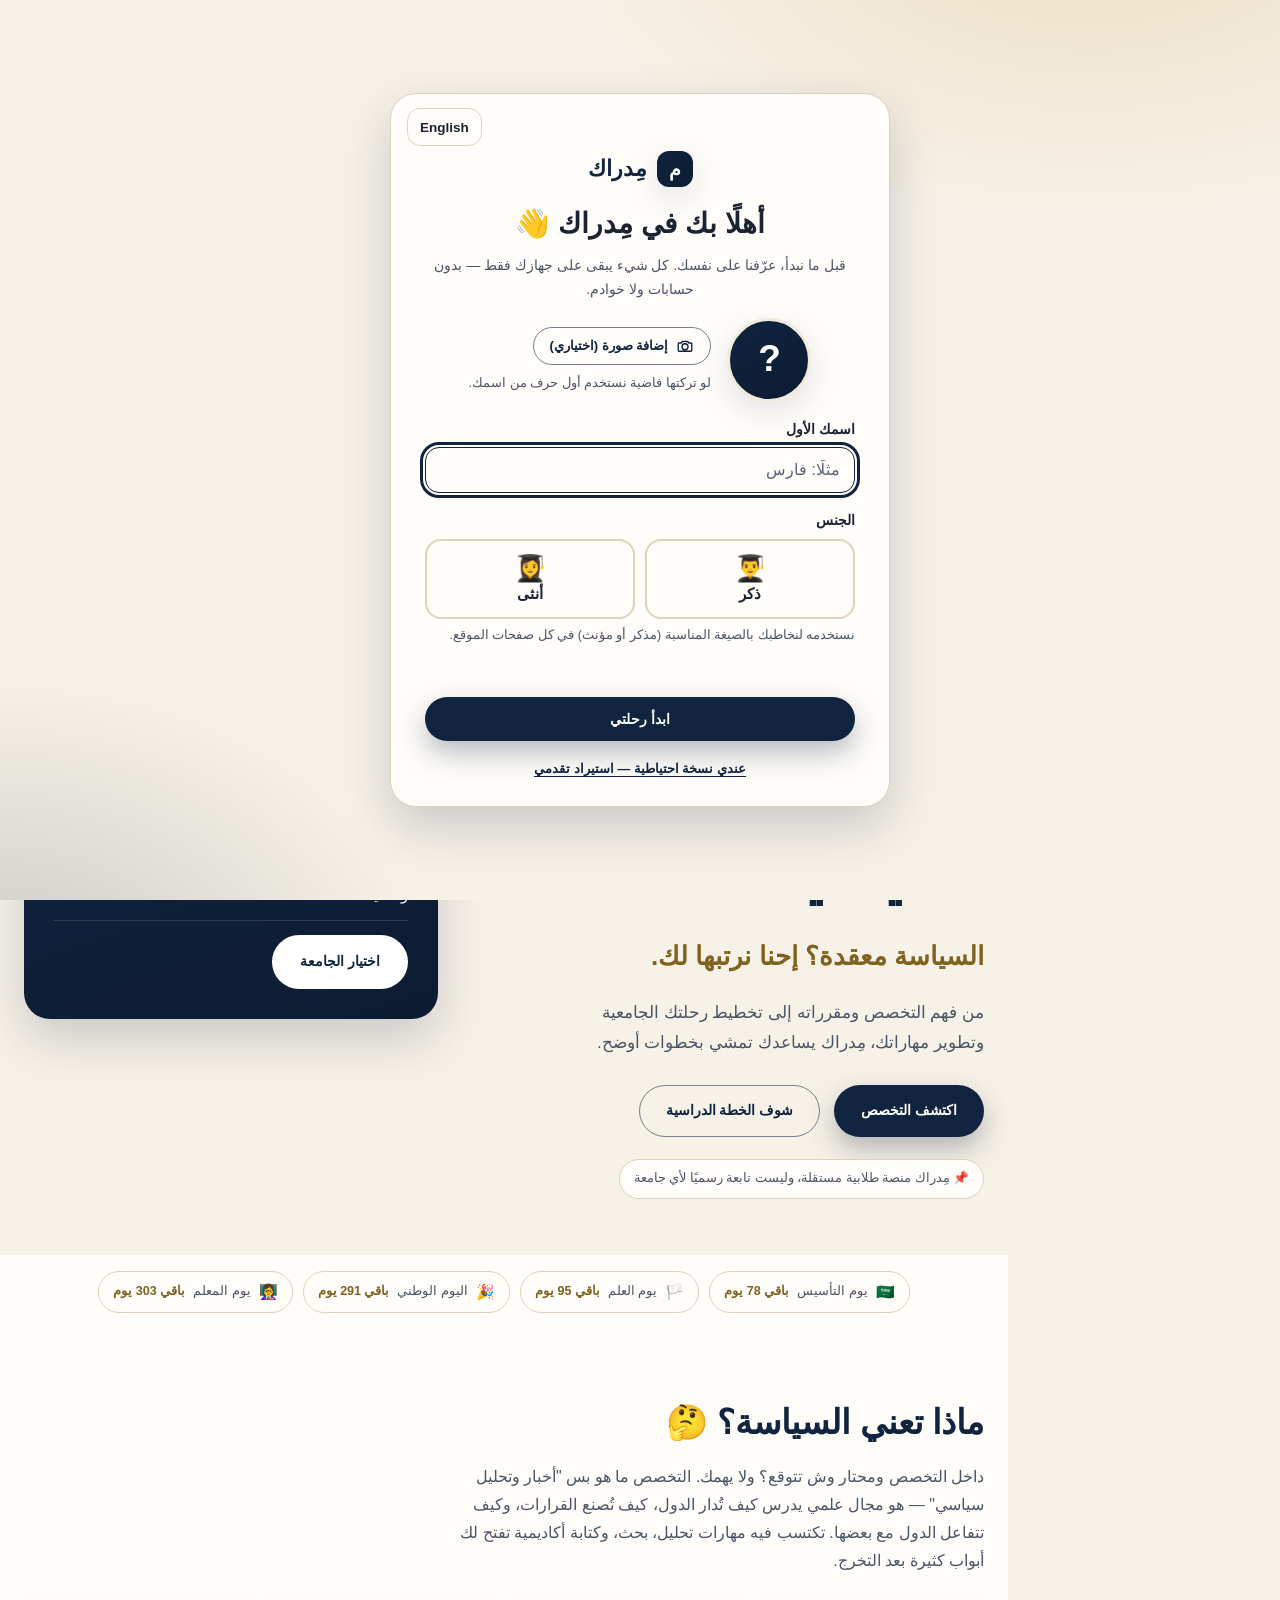
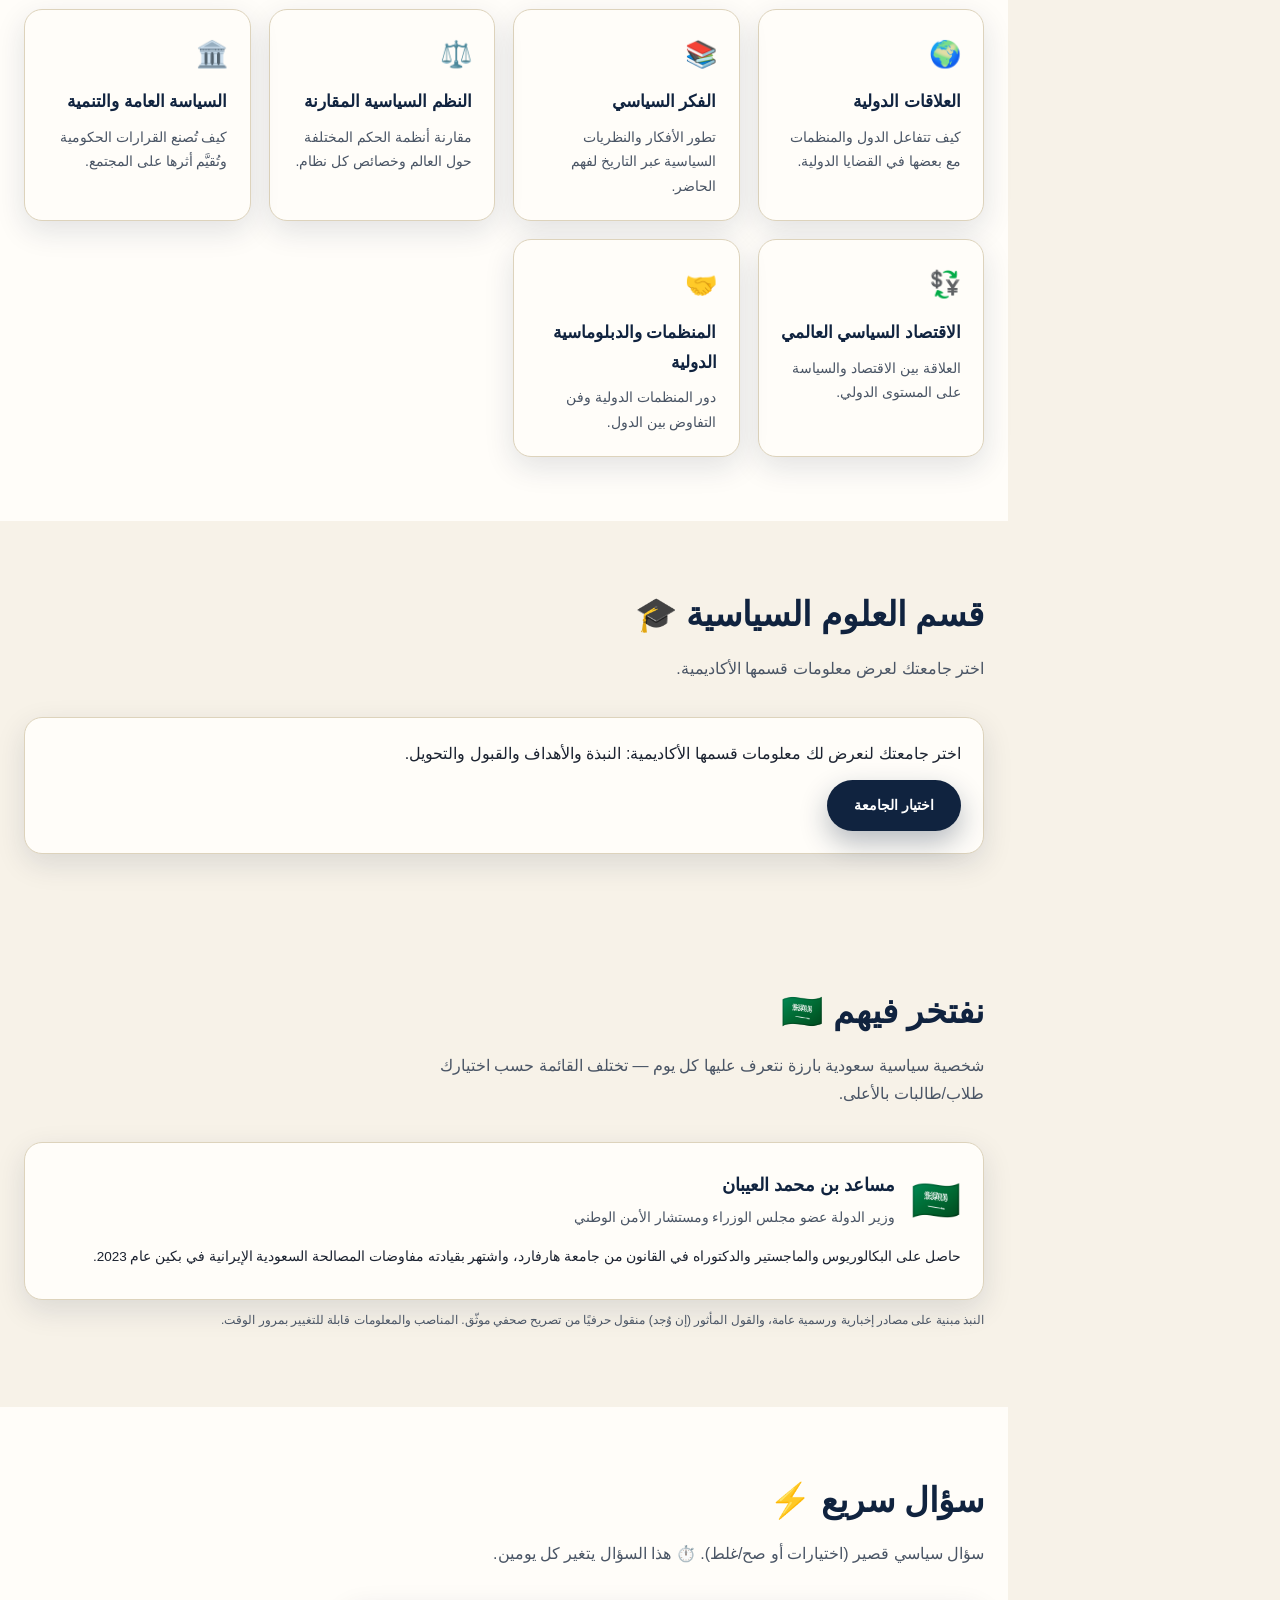
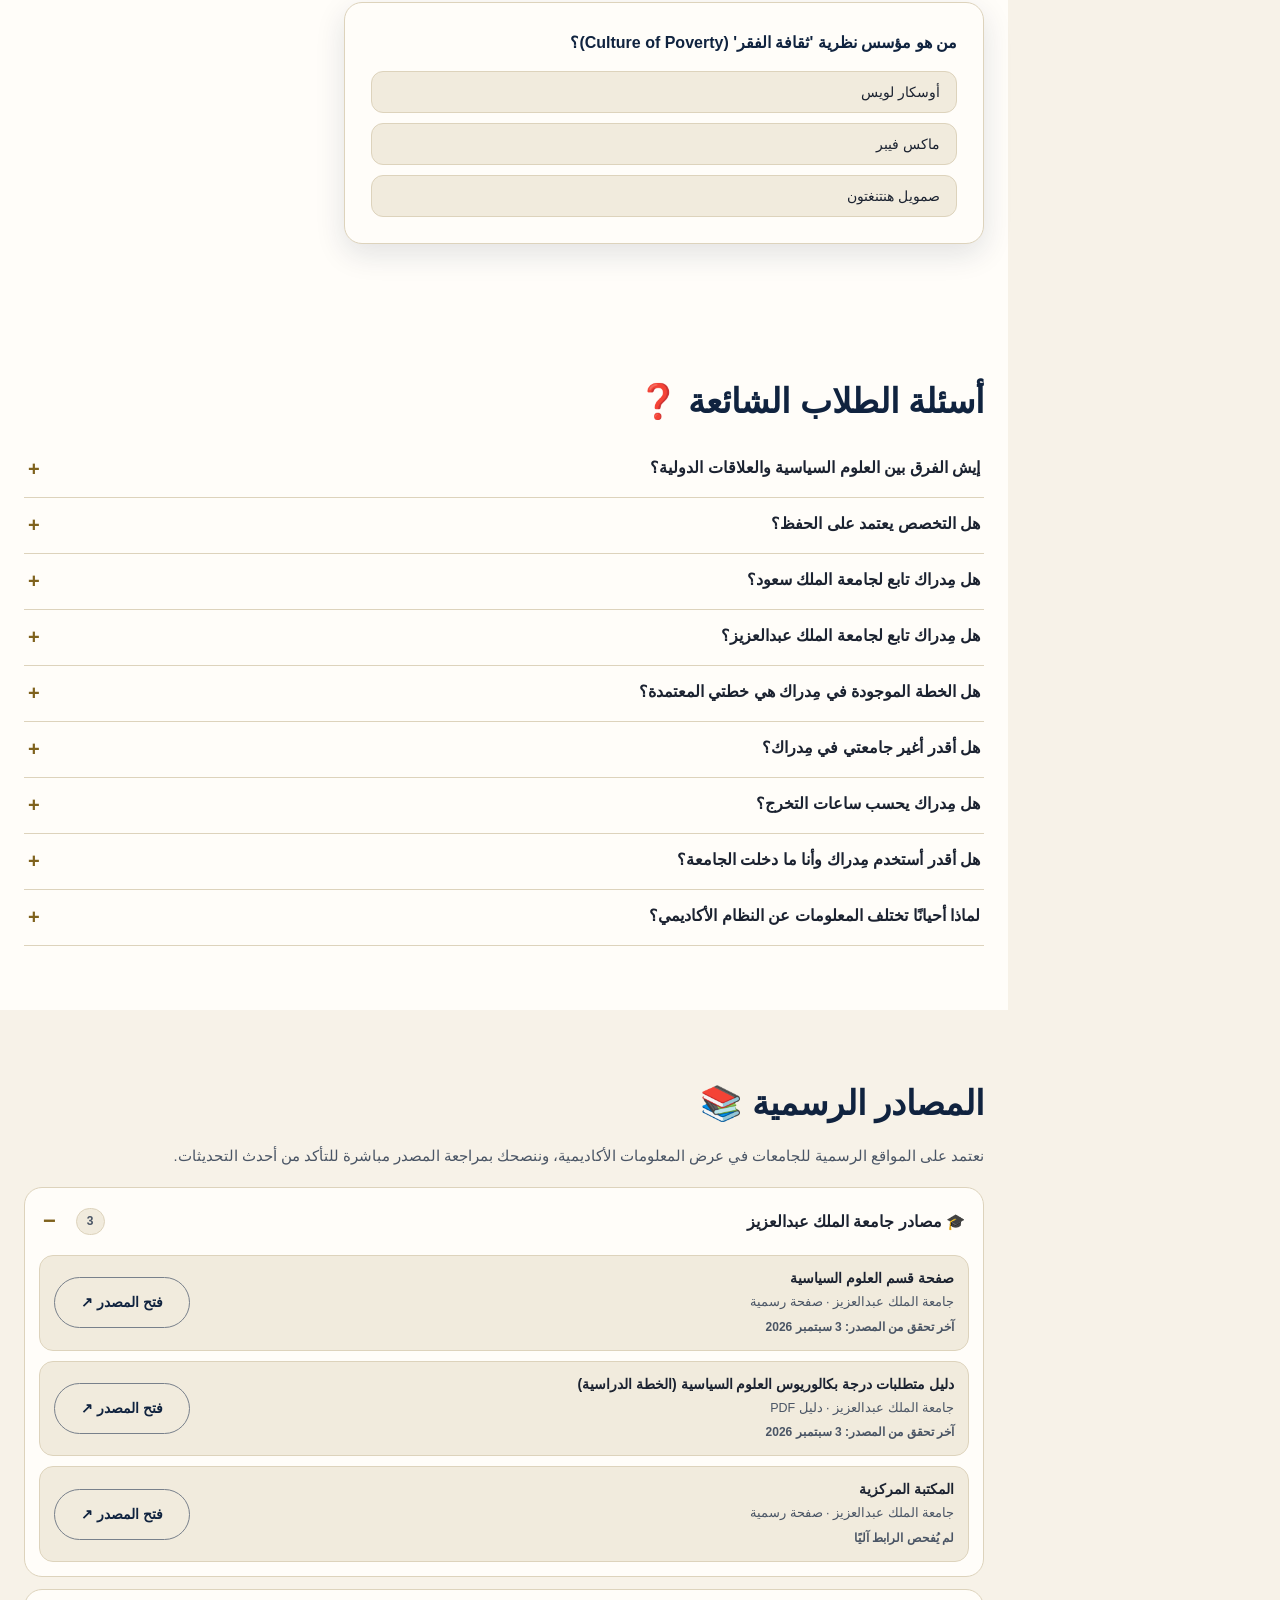
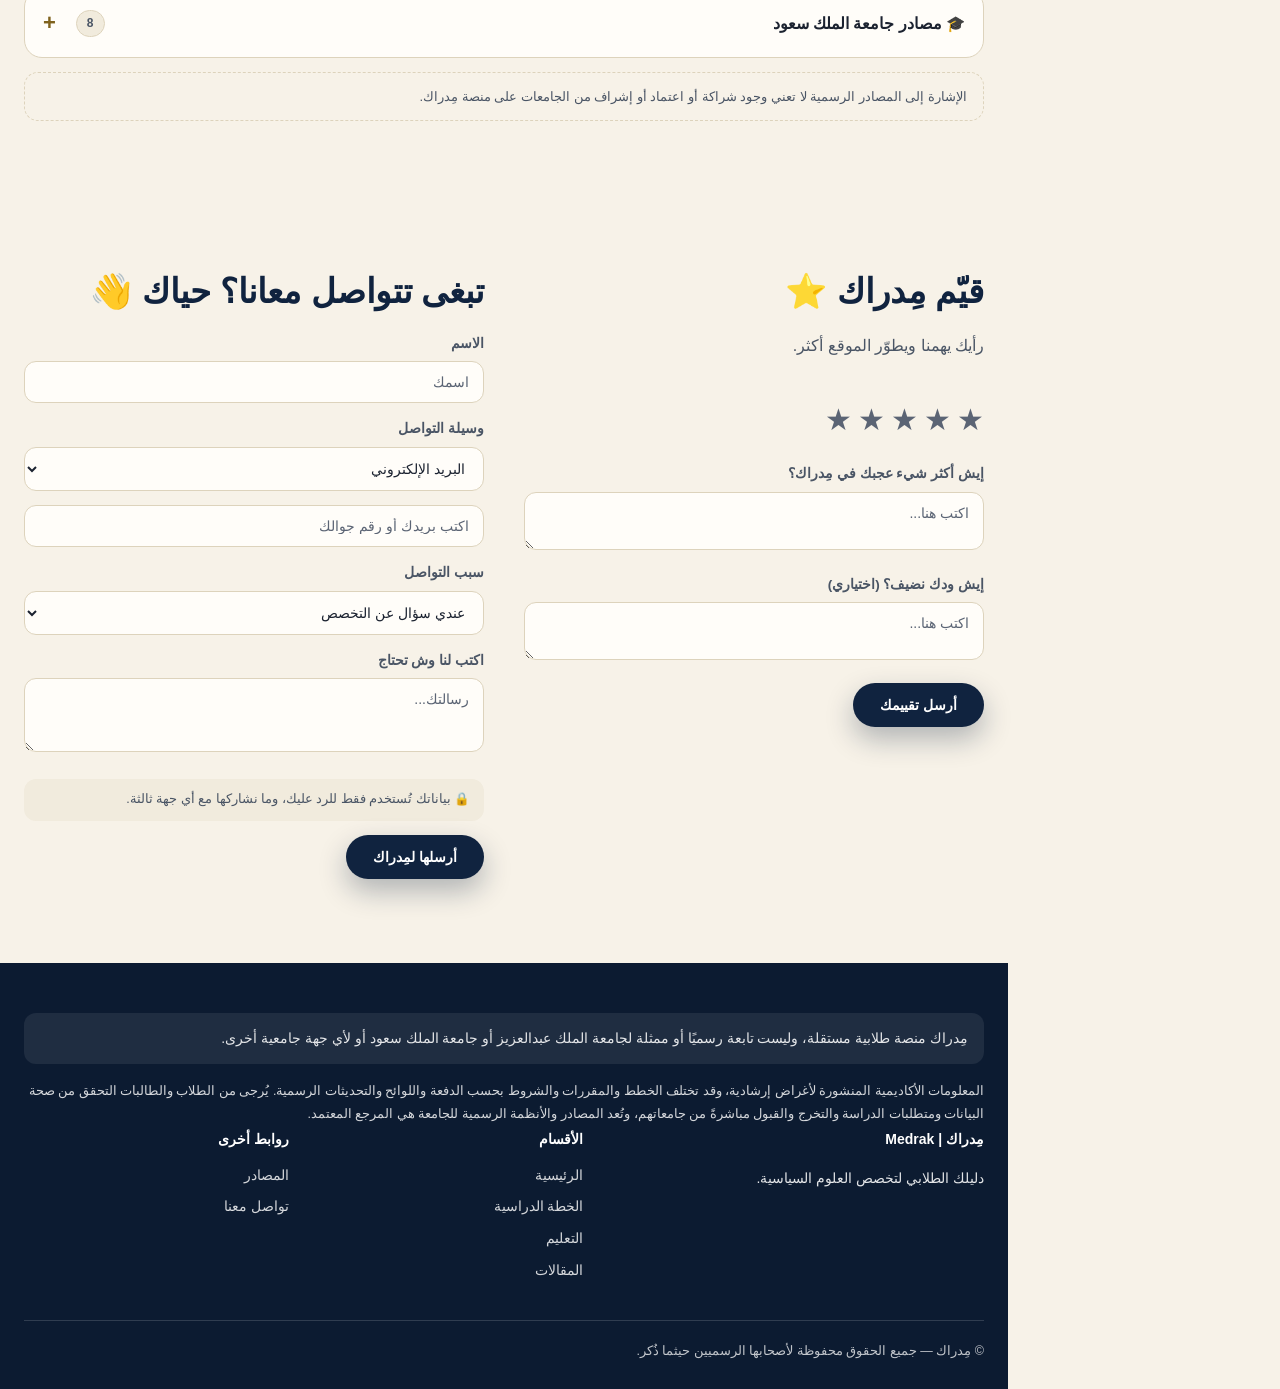
==== commit ac80fe78: "7867863" ====
--- a/index.html
+++ b/index.html
@@ -4,7 +4,7 @@
 <meta charset="UTF-8">
 <meta name="viewport" content="width=device-width, initial-scale=1.0">
 <title data-ar="مِدراك | Medrak — دليلك في تخصص العلوم السياسية" data-en="Medrak — Your guide to the Political Science major">مِدراك | Medrak — دليلك في تخصص العلوم السياسية</title>
-<meta name="description" content="مِدراك: منصة طلابية مستقلة تشرح تخصص العلوم السياسية بجامعة الملك عبدالعزيز.">
+<meta name="description" content="مِدراك: منصة طلابية مستقلة تشرح تخصص العلوم السياسية وتنظّم الخطة والمقررات وتطوّر المهارات، لطلاب وطالبات جامعة الملك عبدالعزيز وجامعة الملك سعود.">
 <script>
 (function(){
   try {
@@ -21,12 +21,20 @@
     d.setAttribute('data-gender', female ? 'female' : 'male');
     d.setAttribute('data-spotlight', g('medrak_spotlight', true) === false ? 'off' : 'on');
     d.setAttribute('lang', lang); d.setAttribute('dir', lang === 'en' ? 'ltr' : 'rtl');
+    var uni = g('medrak_university', null);
+    if (uni !== 'kau' && uni !== 'ksu' && uni !== 'none') {
+      uni = null;
+      try { var r = JSON.parse(localStorage.getItem('medrak_profile_v1') || 'null'); if (r && ((r.profile && r.profile.nickname) || r.studyPlanProgress || r.semesterTasks)) uni = 'kau'; } catch(e){}
+    }
+    var q = (location.search.match(/[?&]uni=(kau|ksu)(&|$)/) || [])[1];
+    d.setAttribute('data-uni', q || ((uni === 'kau' || uni === 'ksu') ? uni : 'none'));
   } catch(e){}
 })();
 </script>
 <link rel="stylesheet" href="assets/themes.css">
 <link rel="stylesheet" href="assets/style.css">
 <link rel="stylesheet" href="assets/shell.css">
+<link rel="stylesheet" href="assets/university.css">
 </head>
 <body style="margin:0">
 <div id="particle-field"></div>
@@ -39,6 +47,7 @@
   <button type="button" class="tb-btn icon-only nav-toggle" id="navToggle" aria-controls="sidebar" aria-expanded="false" aria-label="القائمة" data-aria-ar="القائمة" data-aria-en="Menu"><svg viewBox="0 0 24 24" fill="none" stroke="currentColor" stroke-width="1.8" stroke-linecap="round" stroke-linejoin="round" aria-hidden="true" focusable="false"><path d="M4 7h16 M4 12h16 M4 17h16"/></svg></button>
   <a class="brand" href="index.html"><span class="brand-mark" aria-hidden="true">م</span><span>مِدراك</span><small>Medrak</small></a>
   <span class="spacer"></span>
+  <button type="button" class="tb-btn" id="uniBtn" aria-haspopup="menu" aria-expanded="false" aria-controls="uniMenu" aria-label="الجامعة"><svg viewBox="0 0 24 24" fill="none" stroke="currentColor" stroke-width="1.8" stroke-linecap="round" stroke-linejoin="round" aria-hidden="true" focusable="false"><path d="M3 21h18 M5 21V10 M9.5 21V10 M14.5 21V10 M19 21V10 M12 3 3 8h18z"/></svg><span class="uni-name tb-label" id="uniName"></span><span class="uni-code" id="uniCode"></span><svg viewBox="0 0 24 24" fill="none" stroke="currentColor" stroke-width="1.8" stroke-linecap="round" stroke-linejoin="round" aria-hidden="true" focusable="false" class="chev"><path d="M6 9l6 6 6-6"/></svg></button>
   <button type="button" class="tb-btn icon-only" id="tourBtn" aria-haspopup="dialog" aria-label="جولة التعريف بمزايا الموقع" data-aria-ar="جولة التعريف بمزايا الموقع" data-aria-en="Take a tour of the site" title="جولة التعريف" data-title-ar="جولة التعريف" data-title-en="Site tour"><svg viewBox="0 0 24 24" fill="none" stroke="currentColor" stroke-width="1.8" stroke-linecap="round" stroke-linejoin="round" aria-hidden="true" focusable="false"><path d="M12 21a9 9 0 1 0 0-18 9 9 0 0 0 0 18z M12 11v5 M12 8h.01"/></svg></button>
   <button type="button" class="tb-btn" id="customizeBtn" aria-haspopup="dialog" aria-label="تخصيص صفحتي" data-aria-ar="تخصيص صفحتي" data-aria-en="Customize my page"><svg viewBox="0 0 24 24" fill="none" stroke="currentColor" stroke-width="1.8" stroke-linecap="round" stroke-linejoin="round" aria-hidden="true" focusable="false"><path d="M12 3a9 9 0 1 0 0 18c1.1 0 1.8-.9 1.5-1.9-.4-1.2.4-2.1 1.6-2.1H17a4 4 0 0 0 4-4c0-5-4-10-9-10z M7.5 11.5h.01 M10 7.5h.01 M14.5 7.5h.01"/></svg><span class="tb-label" data-ar="تخصيص صفحتي" data-en="Customize my page">تخصيص صفحتي</span></button>
   <a class="tb-btn acct-chip" id="acctChip" href="profile.html" aria-label="ملفي"><span class="avatar" id="acctAvatar"></span><span class="tb-label" id="acctName"></span></a>
@@ -60,19 +69,28 @@
     <div class="wrap"><div class="account-hero" id="accountHero" hidden></div></div>
   </section>
 
+<section id="uniChooser" class="no-print" hidden aria-label="اختيار الجامعة">
+    <div class="wrap"><div class="uni-chooser-card">
+      <h2 data-ar="أنت من أي جامعة؟ 🎓" data-en="Which university are you from? 🎓">أنت من أي جامعة؟ 🎓</h2>
+      <p data-m="اختر جامعتك عشان نعرض لك الخطة والمقررات والمعلومات الأكاديمية المناسبة لك." data-f="اختاري جامعتك عشان نعرض لك الخطة والمقررات والمعلومات الأكاديمية المناسبة لك." data-en="Pick your university so we show you the study plan, courses and academic info that fit you.">اختر جامعتك عشان نعرض لك الخطة والمقررات والمعلومات الأكاديمية المناسبة لك.</p>
+      <p class="uni-note" id="uniExploreNote" hidden data-ar="أنت تستكشف التخصص بدون جامعة محددة — المحتوى العام متاح، ولعرض الخطة الدراسية حدد جامعتك." data-en="You are exploring without a university — general content is available; choose your university to see the study plan.">أنت تستكشف التخصص بدون جامعة محددة — المحتوى العام متاح، ولعرض الخطة الدراسية حدد جامعتك.</p>
+      <div class="uni-host"></div>
+    </div></div>
+  </section>
+
 <section class="hero">
     <div class="wrap hero-grid">
       <div>
-        <h1>مِدراك</h1>
+        <h1>مِدراك<span class="h1-sub" data-ar="— دليلك في تخصص العلوم السياسية" data-en="— Your guide to the Political Science major">— دليلك في تخصص العلوم السياسية</span></h1>
         <p class="tagline" data-ar="السياسة معقدة؟ إحنا نرتبها لك." data-en="Politics is complex. We simplify it for you.">السياسة معقدة؟ إحنا نرتبها لك.</p>
-        <p class="lead" data-ar="مِدراك دليلك في تخصص العلوم السياسية — يشرح لك التخصص قبل لا تدخله، ويرتب لك الخطة والمقررات وأنت داخله، بأسلوب قريب منك وما يعقّد عليك." data-en="Medrak is your guide to the Political Science major — explaining the field before you join, and organizing your plan and courses once you're in, in a simple and friendly way.">مِدراك دليلك في تخصص العلوم السياسية — يشرح لك التخصص قبل لا تدخله، ويرتب لك الخطة والمقررات وأنت داخله، بأسلوب قريب منك وما يعقّد عليك.</p>
+        <p class="lead" data-ar="من فهم التخصص ومقرراته إلى تخطيط رحلتك الجامعية وتطوير مهاراتك، مِدراك يساعدك تمشي بخطوات أوضح." data-en="From understanding the major and its courses to planning your university journey and building your skills, Medrak helps you move forward with clearer steps.">من فهم التخصص ومقرراته إلى تخطيط رحلتك الجامعية وتطوير مهاراتك، مِدراك يساعدك تمشي بخطوات أوضح.</p>
         <div class="cta-row">
           <a href="#what-is" class="btn btn-primary" data-m="اكتشف التخصص" data-f="اكتشفي التخصص" data-en="Discover the Major">اكتشف التخصص</a>
           <a href="study-plan.html" class="btn btn-outline" data-m="شوف الخطة الدراسية" data-f="شوفي الخطة الدراسية" data-en="View the Study Plan">شوف الخطة الدراسية</a>
         </div>
-        <div class="disclaimer-chip" data-ar="📌 مِدراك منصة طلابية مستقلة، وغير تابعة رسميًا لجامعة الملك عبدالعزيز" data-en="📌 Medrak is an independent student platform, not officially affiliated with King Abdulaziz University">📌 مِدراك منصة طلابية مستقلة، وغير تابعة رسميًا لجامعة الملك عبدالعزيز</div>
-      </div>
-      <div class="hero-card">
+        <div class="disclaimer-chip" id="heroDisclaimer" data-ar="📌 مِدراك منصة طلابية مستقلة، وليست تابعة رسميًا لأي جامعة" data-en="📌 Medrak is an independent student platform, not officially affiliated with any university">📌 مِدراك منصة طلابية مستقلة، وليست تابعة رسميًا لأي جامعة</div>
+      </div>
+      <div class="hero-card" id="heroStats">
         <div class="stat"><span data-ar="عدد الوحدات الدراسية للتخرج" data-en="Credit hours to graduate">عدد الوحدات الدراسية للتخرج</span><b>128</b></div>
         <div class="stat"><span data-ar="المدة الدراسية النظامية" data-en="Standard duration">المدة الدراسية النظامية</span><b data-ar="4 سنوات" data-en="4 years">4 سنوات</b></div>
         <div class="stat"><span data-ar="مجالات التركيز المتاحة" data-en="Available concentrations">مجالات التركيز المتاحة</span><b>2</b></div>
@@ -101,9 +119,10 @@
   </section>
 <section id="kau">
     <div class="wrap">
-      <h2 class="section-title" data-ar="قسم العلوم السياسية بجامعة الملك عبدالعزيز 🎓" data-en="Political Science Dept. at KAU 🎓">قسم العلوم السياسية بجامعة الملك عبدالعزيز 🎓</h2>
-      <p class="section-sub" data-ar="أهم جزء بالموقع. كل معلومة هنا مبنية على مصادر رسمية من الجامعة، مع رابط المصدر بجانبها." data-en="The most important part of the site. Every fact here is based on official university sources, linked next to it.">أهم جزء بالموقع. كل معلومة هنا مبنية على مصادر رسمية من الجامعة، مع رابط المصدر بجانبها.</p>
-
+      <h2 id="deptTitle" class="section-title" data-ar="قسم العلوم السياسية بجامعة الملك عبدالعزيز 🎓" data-en="Political Science Dept. at KAU 🎓">قسم العلوم السياسية بجامعة الملك عبدالعزيز 🎓</h2>
+      <p id="deptSub" class="section-sub" data-ar="أهم جزء بالموقع. كل معلومة هنا مبنية على مصادر رسمية من الجامعة، مع رابط المصدر بجانبها." data-en="The most important part of the site. Every fact here is based on official university sources, linked next to it.">أهم جزء بالموقع. كل معلومة هنا مبنية على مصادر رسمية من الجامعة، مع رابط المصدر بجانبها.</p>
+
+      <div id="deptKau" data-uni-only="kau">
       <div class="tabs" role="tablist">
         <button class="tab-btn active" data-tab="about">نبذة عن القسم</button>
         <button class="tab-btn" data-tab="tracks">مجالات التركيز</button>
@@ -141,6 +160,9 @@
           <a class="source-link" href="https://kau.edu.sa/faculty/ar/economics-administration/page/political-science-department" target="_blank" rel="noopener">المصدر الرسمي ↗</a>
         </div>
       </div>
+      </div>
+      <div id="deptKsu" data-uni-only="ksu"></div>
+      <div id="deptNone" data-uni-only="none"><div class="info-card"><p data-ar="اختر جامعتك لنعرض لك معلومات قسمها الأكاديمية: النبذة والأهداف والقبول والتحويل." data-en="Choose your university and we will show its department information: overview, goals, admission and transfer." style="margin:0 0 12px">اختر جامعتك لنعرض لك معلومات قسمها الأكاديمية: النبذة والأهداف والقبول والتحويل.</p><a class="btn btn-primary" href="#uniChooser" data-ar="اختيار الجامعة" data-en="Choose university">اختيار الجامعة</a></div></div>
     </div>
   </section>
 <section id="figures">
@@ -184,12 +206,12 @@
   </section>
 <section id="sources">
     <div class="wrap">
-      <h2 class="section-title" data-ar="المصادر 📎" data-en="Sources 📎">المصادر 📎</h2>
-      <p class="section-sub">كل المعلومات الأكاديمية والرسمية في هذا الموقع مأخوذة من المصادر التالية (تاريخ الاطلاع: 3 سبتمبر 2026):</p>
-      <ul style="padding-inline-start:20px; color:var(--text-soft); font-size:14.5px">
-        <li>صفحة قسم العلوم السياسية — <a class="source-link" href="https://kau.edu.sa/faculty/ar/economics-administration/page/political-science-department" target="_blank" rel="noopener">kau.edu.sa</a></li>
-        <li>دليل متطلبات درجة بكالوريوس العلوم السياسية (خطة دراسية رسمية، PDF) — <a class="source-link" href="https://political-science.kau.edu.sa/Files/120006/Files/157420_Study-plan-ps-ar.pdf" target="_blank" rel="noopener">political-science.kau.edu.sa</a></li>
-      </ul>
+      <h2 class="section-title" data-ar="المصادر الرسمية 📚" data-en="Official Sources 📚">المصادر الرسمية 📚</h2>
+      <div class="src-lead">
+        <p data-ar="نعتمد على المواقع الرسمية للجامعات في عرض المعلومات الأكاديمية، وننصحك بمراجعة المصدر مباشرة للتأكد من أحدث التحديثات." data-en="We rely on the universities’ official websites for academic information, and we advise you to check the source directly for the latest updates.">نعتمد على المواقع الرسمية للجامعات في عرض المعلومات الأكاديمية، وننصحك بمراجعة المصدر مباشرة للتأكد من أحدث التحديثات.</p>
+      </div>
+      <div id="sourcesBox"></div>
+      <p class="src-disclaimer" data-ar="الإشارة إلى المصادر الرسمية لا تعني وجود شراكة أو اعتماد أو إشراف من الجامعات على منصة مِدراك." data-en="Referring to official sources does not imply any partnership, accreditation or supervision of the Medrak platform by the universities.">الإشارة إلى المصادر الرسمية لا تعني وجود شراكة أو اعتماد أو إشراف من الجامعات على منصة مِدراك.</p>
     </div>
   </section>
 <section id="rate">
@@ -252,7 +274,8 @@
 
 <footer class="site">
   <div class="wrap">
-    <div class="foot-notice" data-ar="مِدراك منصة طلابية مستقلة وليست موقعًا رسميًا تابعًا لجامعة الملك عبدالعزيز." data-en="Medrak is an independent student platform and not an official King Abdulaziz University website.">مِدراك منصة طلابية مستقلة وليست موقعًا رسميًا تابعًا لجامعة الملك عبدالعزيز.</div>
+    <div class="foot-notice" data-ar="مِدراك منصة طلابية مستقلة، وليست تابعة رسميًا أو ممثلة لجامعة الملك عبدالعزيز أو جامعة الملك سعود أو لأي جهة جامعية أخرى." data-en="Medrak is an independent student platform and is not officially affiliated with, or representing, King Abdulaziz University, King Saud University or any other university body.">مِدراك منصة طلابية مستقلة، وليست تابعة رسميًا أو ممثلة لجامعة الملك عبدالعزيز أو جامعة الملك سعود أو لأي جهة جامعية أخرى.</div>
+    <p class="foot-notice-2" data-ar="المعلومات الأكاديمية المنشورة لأغراض إرشادية، وقد تختلف الخطط والمقررات والشروط بحسب الدفعة واللوائح والتحديثات الرسمية. يُرجى من الطلاب والطالبات التحقق من صحة البيانات ومتطلبات الدراسة والتخرج والقبول مباشرةً من جامعاتهم، وتُعد المصادر والأنظمة الرسمية للجامعة هي المرجع المعتمد." data-en="The academic information published here is for guidance only. Plans, courses and conditions may vary by cohort, regulations and official updates. Students are asked to verify data and study, graduation and admission requirements directly with their universities; the university’s official sources and systems are the authoritative reference.">المعلومات الأكاديمية المنشورة لأغراض إرشادية، وقد تختلف الخطط والمقررات والشروط بحسب الدفعة واللوائح والتحديثات الرسمية. يُرجى من الطلاب والطالبات التحقق من صحة البيانات ومتطلبات الدراسة والتخرج والقبول مباشرةً من جامعاتهم، وتُعد المصادر والأنظمة الرسمية للجامعة هي المرجع المعتمد.</p>
     <div class="foot-grid">
       <div>
         <h5>مِدراك | Medrak</h5>
@@ -282,6 +305,10 @@
 <script src="assets/store.js"></script>
 <script src="assets/common.js"></script>
 <script src="assets/shell.js"></script>
+<script src="assets/universities/registry.js"></script>
+<script src="assets/universities/kau.js"></script>
+<script src="assets/universities/ksu.js"></script>
+<script src="assets/university-ui.js"></script>
 <script>
 (function(){
   const root = document.getElementById('medrak-root');
@@ -383,18 +410,23 @@
       explain:"الواقعيون يركزون على موازين القوى والصراع، بينما الليبراليون يركزون أكثر على التعاون والأمن الجماعي." },
     { type:"tf", q:"'التحليل الشمولي' في علم السياسة يعني حصر التحليل داخل علم السياسة فقط دون علوم أخرى.",
       correct:false, explain:"غلط — التحليل الشمولي يعني توسيع الرؤية لتشمل تداخل علم السياسة مع علوم أخرى كالتاريخ والاقتصاد والاجتماع." },
-    { type:"mcq", q:"كم عدد الوحدات الدراسية المطلوبة للتخرج من بكالوريوس العلوم السياسية بجامعة الملك عبدالعزيز؟",
+    { uni:"kau", type:"mcq", q:"كم عدد الوحدات الدراسية المطلوبة للتخرج من بكالوريوس العلوم السياسية بجامعة الملك عبدالعزيز؟",
       options:["120 وحدة","128 وحدة","136 وحدة"], correct:1,
       explain:"128 وحدة دراسية، حسب دليل القسم الرسمي." },
-    { type:"tf", q:"مجالا التركيز المتاحان حاليًا بالقسم هما: الاقتصاد السياسي العالمي، والسياسة العامة والتنمية.",
+    { uni:"kau", type:"tf", q:"مجالا التركيز المتاحان حاليًا بالقسم هما: الاقتصاد السياسي العالمي، والسياسة العامة والتنمية.",
       correct:true, explain:"صحيح، ويختار الطالب أحدهما في الفصل الدراسي الرابع." },
+    { uni:"ksu", type:"mcq", q:"كم عدد الساعات المعتمدة المعلنة لبرنامج بكالوريوس العلوم السياسية بجامعة الملك سعود؟",
+      options:["120 ساعة","130 ساعة","140 ساعة"], correct:1,
+      explain:"130 ساعة معتمدة وفق الخطة المنشورة على مواقع الجامعة. (بعض جداول المقررات المنشورة تعطي مجموعًا مختلفًا قليلًا، فتحقق من خطتك مع الجامعة.)" },
   ];
+  const effUni = () => (window.MedrakUniversity ? MedrakUniversity.effective() : "none");
   const quickQText = document.getElementById('quickQText');
   const quickQOpts = document.getElementById('quickQOpts');
   const quickQExplain = document.getElementById('quickQExplain');
   function renderQuickQuestion(){
-    const dayIndex = Math.floor(Math.floor(Date.now() / 86400000) / 2) % quickQuestions.length;
-    const item = quickQuestions[dayIndex];
+    const pool = quickQuestions.filter(q => !q.uni || q.uni === effUni());
+    const dayIndex = Math.floor(Math.floor(Date.now() / 86400000) / 2) % pool.length;
+    const item = pool[dayIndex];
     quickQText.textContent = item.q;
     quickQExplain.style.display = 'none';
     quickQOpts.innerHTML = '';
@@ -423,21 +455,37 @@
      والأسئلة العامة آراء توجيهية عامة وليست معلومة رسمية من الجامعة.
      ============================================================ */
   const faqData = [
-    { q:"كم عدد الوحدات الدراسية المطلوبة للتخرج؟", a:"128 وحدة دراسية موزعة على 4 سنوات، حسب دليل القسم الرسمي.", official:true },
-    { q:"إيش مجالات التركيز المتاحة حاليًا؟", a:"مجالان: الاقتصاد السياسي العالمي (IPE)، والسياسة العامة والتنمية (PP&D)، ويختار الطالب أحدهما في الفصل الرابع.", official:true },
+    { uni:"kau", q:"كم عدد الوحدات الدراسية المطلوبة للتخرج؟", a:"128 وحدة دراسية موزعة على 4 سنوات، حسب دليل القسم الرسمي.", official:true },
+    { uni:"ksu", q:"كم عدد الساعات المعتمدة للتخرج في جامعة الملك سعود؟", a:"تعلن الجامعة 130 ساعة معتمدة موزعة على 4 سنوات. لكن جداول المقررات المنشورة تعطي مجموعًا مختلفًا قليلًا، لذلك نعرض التقدم بصورة تقديرية فقط؛ تأكد من خطتك مع الجامعة.", official:true },
+    { uni:"kau", q:"إيش مجالات التركيز المتاحة حاليًا؟", a:"مجالان: الاقتصاد السياسي العالمي (IPE)، والسياسة العامة والتنمية (PP&D)، ويختار الطالب أحدهما في الفصل الرابع.", official:true },
     { q:"إيش الفرق بين العلوم السياسية والعلاقات الدولية؟", a:"(رأي توجيهي عام وليس معلومة رسمية) العلوم السياسية أشمل وتغطي النظم والفكر والسياسات الداخلية والخارجية، بينما العلاقات الدولية تركّز أكثر على التفاعل بين الدول والمنظمات.", official:false },
     { q:"هل التخصص يعتمد على الحفظ؟", a:"(رأي توجيهي عام) يعتمد أكثر على الفهم والتحليل والربط بين الأحداث والنظريات، مو مجرد حفظ.", official:false },
-    { q:"متى أختار مجال التركيز؟", a:"في الفصل الدراسي الرابع من دراستك بالقسم، حسب دليل الخطة الدراسية.", official:true },
+    { uni:"kau", q:"متى أختار مجال التركيز؟", a:"في الفصل الدراسي الرابع من دراستك بالقسم، حسب دليل الخطة الدراسية.", official:true },
+    { kind:"platform", q:"هل مِدراك تابع لجامعة الملك سعود؟", a:"لا، مِدراك منصة طلابية مستقلة وليست تابعة رسميًا لجامعة الملك سعود أو لأي جامعة أخرى. نستخدم المصادر الجامعية الرسمية مرجعًا للمعلومات الأكاديمية." },
+    { kind:"platform", q:"هل مِدراك تابع لجامعة الملك عبدالعزيز؟", a:"لا، مِدراك منصة مستقلة تساعد طلاب وطالبات العلوم السياسية، وليست جهة رسمية ممثلة للجامعة." },
+    { kind:"platform", q:"هل الخطة الموجودة في مِدراك هي خطتي المعتمدة؟", a:"نعرض الخطط المتاحة من المصادر الجامعية الرسمية، لكن قد تختلف المتطلبات بحسب الدفعة وإصدار الخطة والحالة الأكاديمية للطالب. تأكد من خطتك عبر النظام الأكاديمي أو مرشدك الأكاديمي." },
+    { kind:"platform", q:"هل أقدر أغير جامعتي في مِدراك؟", a:"نعم، يمكنك تغيير الجامعة من أعلى الموقع أو من إعدادات ملفك، دون فقد بياناتك المحفوظة للجامعة السابقة." },
+    { kind:"platform", q:"هل مِدراك يحسب ساعات التخرج؟", a:"يساعدك مِدراك في متابعة ساعاتك ومقرراتك بحسب الخطة المدخلة. لكن هذه الحسابات إرشادية، والمرجع الرسمي لتحديد استيفاء شروط التخرج هو الجامعة." },
+    { kind:"platform", q:"هل أقدر أستخدم مِدراك وأنا ما دخلت الجامعة؟", a:"أكيد. يمكنك استكشاف تخصص العلوم السياسية والاستفادة من المحتوى والأدوات التعليمية العامة دون تحديد جامعة." },
+    { kind:"platform", q:"لماذا أحيانًا تختلف المعلومات عن النظام الأكاديمي؟", a:"قد يكون السبب اختلاف الدفعة أو تحديث الخطة أو وجود استثناءات أكاديمية. اتبع بيانات الجامعة الرسمية، ويمكنك إبلاغ فريق مِدراك بالمعلومة التي تحتاج إلى تحديث." },
   ];
   const faqBox = document.getElementById('faqAccordion');
-  faqData.forEach(item => {
-    const div = document.createElement('div');
-    div.className = 'accordion-item';
-    div.innerHTML = '<button class="accordion-head"><span>'+item.q+'</span><span class="plus">+</span></button>'+
-      '<div class="accordion-body"><div>'+item.a+(item.official ? '' : ' <br><small style="color:var(--teal-deep)">⚠️ هذه إجابة توجيهية من مِدراك، وليست معلومة رسمية من الجامعة.</small>')+'</div></div>';
-    faqBox.appendChild(div);
-  });
-  window.medrakWireAccordion(faqBox);
+  let faqKey = '';
+  function renderFaq(){
+    const key = effUni(); if (key === faqKey && faqBox.children.length) return; faqKey = key;
+    faqBox.innerHTML = '';
+    faqData.filter(item => !item.uni || item.uni === key).forEach(item => {
+      const div = document.createElement('div');
+      div.className = 'accordion-item';
+      const warn = (item.official === false) ? ' <br><small style="color:var(--teal-deep)">⚠️ هذه إجابة توجيهية من مِدراك، وليست معلومة رسمية من الجامعة.</small>' : '';
+      div.innerHTML = '<button class="accordion-head"><span>'+item.q+'</span><span class="plus">+</span></button>'+
+        '<div class="accordion-body"><div>'+item.a+warn+'</div></div>';
+      faqBox.appendChild(div);
+    });
+    window.medrakWireAccordion(faqBox);
+  }
+  renderFaq();
+  window.addEventListener('medrak:prefs', function(){ renderFaq(); renderQuickQuestion(); });
 
 
   /* ===== Star rating ===== */
--- a/assets/university.css
+++ b/assets/university.css
@@ -0,0 +1,169 @@
+/* =====================================================================
+   مِدراك | university.css — اختيار الجامعة، معلومات القسم، المصادر، وخطة جامعة الملك سعود
+   الألوان كلها من المتغيرات (themes.css) فتبقى النصوص مقروءة بكل لوحة وكل وضع. الخصائص منطقية (RTL/LTR).
+   ===================================================================== */
+
+/* إظهار/إخفاء عناصر حسب الجامعة المعروضة: data-uni-only="kau" | "ksu" | "kau none" ... */
+html[data-uni="kau"]  [data-uni-only]:not([data-uni-only~="kau"]),
+html[data-uni="ksu"]  [data-uni-only]:not([data-uni-only~="ksu"]),
+html[data-uni="none"] [data-uni-only]:not([data-uni-only~="none"]) { display: none !important; }
+
+/* ---------- محوّل الجامعة بالهيدر ---------- */
+.tb-btn#uniBtn { border-color: var(--line); background: var(--surface); max-width: 260px; }
+.tb-btn#uniBtn .uni-name { white-space: nowrap; overflow: hidden; text-overflow: ellipsis; }
+.tb-btn#uniBtn .uni-code { display: none; font-weight: 800; letter-spacing: .04em; }
+.tb-btn#uniBtn .chev { width: 16px; height: 16px; opacity: .7; }
+@media (max-width: 719.98px) {
+  .tb-btn#uniBtn { width: auto; padding: 0 10px; }
+  .tb-btn#uniBtn .uni-name { display: none; }
+  .tb-btn#uniBtn .uni-code { display: inline; }
+}
+.uni-menu { position: fixed; z-index: 1500; background: var(--surface); color: var(--text); border: 1px solid var(--line); border-radius: 18px; box-shadow: var(--shadow-lg); padding: 8px; display: flex; flex-direction: column; gap: 2px; }
+.uni-menu[hidden] { display: none; }
+.uni-menu .um-title { font-size: 12px; font-weight: 800; color: var(--text-soft); padding: 8px 10px 6px; }
+.uni-menu button { display: flex; align-items: center; gap: 10px; width: 100%; text-align: start; padding: 10px; border-radius: 12px; border: 1px solid transparent; background: transparent; color: var(--text); font-family: inherit; cursor: pointer; }
+.uni-menu button:hover, .uni-menu button:focus-visible { background: var(--surface-2); border-color: var(--line); outline: none; }
+.uni-menu button[aria-checked="true"] { background: var(--surface-2); border-color: var(--purple-text); }
+.uni-menu .um-check { width: 20px; flex: none; font-weight: 800; color: var(--purple-text); text-align: center; }
+.uni-menu .um-txt { display: flex; flex-direction: column; gap: 2px; min-width: 0; }
+.uni-menu .um-txt b { font-size: 14px; }
+.uni-menu .um-txt small { font-size: 12px; color: var(--text-soft); line-height: 1.4; }
+
+/* ---------- معاينة رابط المشاركة ---------- */
+.uni-preview { position: sticky; top: var(--topbar-h); z-index: 54; display: flex; align-items: center; justify-content: space-between; gap: 12px; flex-wrap: wrap; padding: 10px clamp(12px, 2vw, 24px); background: var(--surface-2); border-bottom: 2px solid var(--purple-text); color: var(--text); font-size: 13.5px; font-weight: 700; }
+.uni-preview .up-actions { display: flex; gap: 8px; flex-wrap: wrap; }
+.uni-preview .btn { padding: 8px 16px; font-size: 12.5px; }
+
+/* ---------- بطاقات اختيار الجامعة ---------- */
+.uni-cards { display: grid; grid-template-columns: repeat(auto-fit, minmax(min(100%, 260px), 1fr)); gap: 14px; margin-bottom: 16px; }
+.uni-card { text-align: start; display: flex; flex-direction: column; gap: 10px; padding: 18px; border-radius: 22px; border: 2px solid var(--line); background: var(--surface); color: var(--text); cursor: pointer; font-family: inherit; position: relative; transition: border-color var(--dur-fast), box-shadow var(--dur-fast), transform var(--dur-fast); }
+.uni-card:hover { border-color: color-mix(in srgb, var(--purple-text) 55%, var(--line)); transform: translateY(-2px); }
+.uni-card:focus-visible { outline: 3px solid var(--focus); outline-offset: 2px; }
+.uni-card[aria-pressed="true"] { border-color: var(--purple-text); background: var(--surface-2); box-shadow: 0 0 0 4px color-mix(in srgb, var(--purple-text) 22%, transparent); }
+.uni-card .uc-top { display: flex; align-items: center; justify-content: space-between; }
+.uni-card .uc-mark { font-size: 28px; }
+.uni-card .uc-code { font-size: 12px; font-weight: 800; letter-spacing: .06em; padding: 3px 10px; border-radius: 999px; background: var(--surface-2); border: 1px solid var(--line); color: var(--text-soft); }
+.uni-card .uc-name { font-size: 20px; font-weight: 800; color: var(--text); }
+.uni-card .uc-list { list-style: none; margin: 0; padding: 0; display: flex; flex-direction: column; gap: 6px; font-size: 13.5px; color: var(--text-soft); }
+.uni-card .uc-picked { display: none; font-size: 13px; font-weight: 800; color: var(--correct-text); }
+.uni-card[aria-pressed="true"] .uc-picked { display: inline; }
+.uni-actions { display: flex; align-items: center; gap: 14px; flex-wrap: wrap; }
+.uni-hint { margin: 8px 0 0; font-size: 13px; font-weight: 700; color: var(--text-soft); min-height: 18px; }
+#medrak-root section#uniChooser { padding: 8px 0 24px; }
+.uni-chooser-card { background: linear-gradient(135deg, var(--surface-2), var(--surface)); border: 1px solid var(--line); border-radius: 28px; padding: clamp(18px, 3vw, 32px); box-shadow: var(--shadow); }
+.uni-chooser-card h2 { margin: 0 0 6px; font-size: clamp(22px, 3.4vw, 30px); color: var(--text); }
+.uni-chooser-card > p { margin: 0 0 18px; color: var(--text-soft); line-height: 1.8; }
+.uni-note { margin: 0 0 14px; padding: 8px 14px; border-radius: 12px; background: var(--surface); border: 1px dashed var(--line); font-size: 13px; font-weight: 700; color: var(--text-soft); }
+.ob-card .uni-step .uni-cards { grid-template-columns: 1fr; }
+
+/* ---------- معلومات القسم ---------- */
+.dept-h { margin: 18px 0 8px; font-size: 16px; color: var(--purple-text); }
+.dept-note { margin: 10px 0 0; font-size: 12.5px; color: var(--text-soft); line-height: 1.7; }
+.dept-warn { margin: 12px 0; padding: 10px 14px; border-radius: 14px; background: var(--surface-2); border: 1px solid var(--line); border-inline-start: 4px solid var(--yellow); font-size: 13.5px; line-height: 1.8; color: var(--text); }
+.dept-list { margin: 0; padding-inline-start: 22px; line-height: 2; color: var(--text); }
+.dept-list.chips { list-style: none; padding: 0; display: flex; flex-wrap: wrap; gap: 8px; line-height: 1.4; }
+.dept-list.chips li { padding: 7px 14px; border-radius: 999px; background: var(--surface-2); border: 1px solid var(--line); font-size: 13.5px; font-weight: 700; }
+.dept-links { display: flex; gap: 10px; flex-wrap: wrap; margin-top: 14px; align-items: center; }
+.fact-grid { display: grid; grid-template-columns: repeat(auto-fit, minmax(min(100%, 200px), 1fr)); gap: 12px; margin: 14px 0; }
+.fact { padding: 14px; border-radius: 16px; background: var(--surface-2); border: 1px solid var(--line); display: flex; flex-direction: column; gap: 4px; }
+.fact span { font-size: 12px; color: var(--text-soft); font-weight: 700; }
+.fact b { font-size: 15px; color: var(--text); line-height: 1.5; }
+.adm-block { margin: 14px 0; padding: 14px 16px; border-radius: 16px; background: var(--surface-2); border: 1px solid var(--line); }
+.adm-block h4 { margin: 0 0 6px; font-size: 15px; display: flex; align-items: center; gap: 10px; color: var(--text); }
+.adm-block p { margin: 0; font-size: 13.5px; line-height: 1.85; color: var(--text-soft); }
+.adm-n { width: 26px; height: 26px; border-radius: 50%; background: var(--purple); color: #fff; display: inline-grid; place-items: center; font-size: 13px; font-weight: 800; flex: none; }
+.acad-note { margin: 18px 0 0; padding: 12px 16px; border-radius: 14px; background: var(--surface-2); border: 1px solid var(--line); font-size: 13px; line-height: 1.8; color: var(--text-soft); }
+
+/* ---------- المصادر الرسمية ---------- */
+.src-lead { display: flex; flex-direction: column; gap: 6px; margin-bottom: 18px; }
+.src-lead p { margin: 0; color: var(--text-soft); font-size: 14.5px; line-height: 1.8; }
+.src-group { border: 1px solid var(--line); border-radius: 18px; background: var(--surface); margin-bottom: 12px; overflow: hidden; }
+.src-group > summary { cursor: pointer; padding: 14px 18px; display: flex; align-items: center; justify-content: space-between; gap: 10px; font-weight: 800; font-size: 15.5px; color: var(--text); list-style: none; }
+.src-group > summary::-webkit-details-marker { display: none; }
+.src-group > summary::after { content: '+'; font-size: 22px; color: var(--teal-deep); margin-inline-start: 10px; }
+.src-group[open] > summary::after { content: '−'; }
+.src-group > summary:focus-visible { outline: 3px solid var(--focus); outline-offset: -3px; }
+.src-count { margin-inline-start: auto; font-size: 12px; padding: 2px 10px; border-radius: 999px; background: var(--surface-2); border: 1px solid var(--line); color: var(--text-soft); }
+.src-list { list-style: none; margin: 0; padding: 0 14px 14px; display: flex; flex-direction: column; gap: 10px; }
+.src-item { display: flex; align-items: center; justify-content: space-between; gap: 12px; flex-wrap: wrap; padding: 12px 14px; border-radius: 14px; background: var(--surface-2); border: 1px solid var(--line); }
+.src-main { display: flex; flex-direction: column; gap: 3px; min-width: 0; flex: 1 1 260px; }
+.src-main b { font-size: 14px; color: var(--text); line-height: 1.5; }
+.src-meta { font-size: 12.5px; color: var(--text-soft); }
+.src-note { font-size: 12px; color: var(--text-soft); line-height: 1.6; }
+.src-ver { font-size: 12px; font-weight: 700; color: var(--text-soft); }
+.src-open { padding: 8px 16px; font-size: 12.5px; white-space: nowrap; }
+.src-disclaimer { margin-top: 14px; padding: 12px 16px; border-radius: 14px; border: 1px dashed var(--line); font-size: 13px; color: var(--text-soft); line-height: 1.8; }
+
+/* ---------- تذييل التنبيه القانوني ---------- */
+footer.site .foot-notice { text-align: start; line-height: 1.9; }
+footer.site .foot-notice-2 { margin: 8px 0 0; font-size: 12.5px; line-height: 1.9; color: rgba(255,255,255,0.82); }
+
+/* ---------- الخطة الدراسية: لافتة الجامعة + الحالة ---------- */
+.plan-uni-banner { display: flex; align-items: center; justify-content: space-between; gap: 12px; flex-wrap: wrap; padding: 12px 18px; border-radius: 18px; background: var(--surface); border: 1px solid var(--line); margin-bottom: 14px; }
+.plan-uni-banner .pub-name { font-weight: 800; font-size: 15px; display: flex; align-items: center; gap: 8px; }
+.plan-uni-banner .pub-tag { font-size: 12px; font-weight: 800; padding: 3px 12px; border-radius: 999px; background: var(--purple); color: #fff; }
+.plan-uni-banner .pub-acts { display: flex; gap: 8px; flex-wrap: wrap; }
+.plan-uni-banner .btn { padding: 7px 14px; font-size: 12.5px; }
+.plan-gate { text-align: center; }
+.plan-gate .uni-cards { max-width: 720px; margin-inline: auto; text-align: start; }
+
+/* ---------- خطة جامعة الملك سعود ---------- */
+.ksu-status { padding: 14px 18px; border-radius: 18px; background: var(--surface-2); border: 1px solid var(--line); border-inline-start: 5px solid var(--yellow); margin-bottom: 16px; font-size: 14px; line-height: 1.9; color: var(--text); }
+.ksu-status b { color: var(--text); }
+.ksu-status details { margin-top: 8px; }
+.ksu-status summary { cursor: pointer; font-weight: 800; color: var(--purple-text); }
+.ksu-status ol { margin: 10px 0 0; padding-inline-start: 22px; color: var(--text-soft); font-size: 13px; line-height: 1.9; }
+.ksu-curr { display: flex; align-items: center; gap: 10px; flex-wrap: wrap; margin-bottom: 14px; font-size: 13px; color: var(--text-soft); }
+.ksu-curr b { color: var(--text); }
+.ksu-curr .tag { padding: 3px 12px; border-radius: 999px; border: 1px solid var(--yellow); background: var(--surface-2); color: var(--text); font-weight: 800; font-size: 12px; }
+.ksu-summary { display: grid; grid-template-columns: repeat(auto-fit, minmax(min(100%, 170px), 1fr)); gap: 12px; margin-bottom: 14px; }
+.ksu-summary .box { padding: 14px; border-radius: 16px; background: var(--surface); border: 1px solid var(--line); display: flex; flex-direction: column; gap: 4px; }
+.ksu-summary .box span { font-size: 12px; font-weight: 700; color: var(--text-soft); }
+.ksu-summary .box b { font-size: 22px; color: var(--text); }
+.ksu-summary .box small { font-size: 11.5px; color: var(--text-soft); line-height: 1.5; }
+.ksu-bar { background: var(--surface-2); border-radius: 999px; height: 12px; overflow: hidden; border: 1px solid var(--line); }
+.ksu-bar > i { display: block; height: 100%; background: linear-gradient(90deg, var(--purple), var(--teal)); transition: width .3s var(--ease); }
+.ksu-lock { margin: 10px 0 0; font-size: 12.5px; color: var(--text-soft); line-height: 1.8; }
+.ksu-levels { display: grid; grid-template-columns: repeat(auto-fit, minmax(min(100%, 330px), 1fr)); gap: 14px; margin-top: 14px; }
+.ksu-level { background: var(--surface); border: 1px solid var(--line); border-radius: 20px; padding: 16px; }
+.ksu-level h4 { margin: 0 0 4px; font-size: 15.5px; color: var(--text); display: flex; justify-content: space-between; gap: 8px; align-items: baseline; }
+.ksu-level h4 small { font-size: 12px; color: var(--text-soft); font-weight: 700; }
+.ksu-level .lv-note { margin: 0 0 8px; font-size: 12px; color: var(--text-soft); }
+.krow { display: flex; align-items: center; gap: 10px; padding: 9px 10px; border-radius: 12px; border: 1px solid transparent; flex-wrap: wrap; }
+.krow + .krow { border-top: 1px dashed var(--line); }
+.krow:hover { background: var(--surface-2); }
+.krow .k-name { flex: 1 1 150px; min-width: 0; text-align: start; background: none; border: 0; padding: 0; font-family: inherit; font-size: 13.5px; font-weight: 700; color: var(--text); cursor: pointer; line-height: 1.5; }
+.krow .k-name:hover { text-decoration: underline; text-underline-offset: 3px; }
+.krow .k-name:focus-visible { outline: 3px solid var(--focus); outline-offset: 2px; border-radius: 6px; }
+.krow .k-meta { font-size: 12px; color: var(--text-soft); white-space: nowrap; }
+.krow .k-badge { font-size: 11px; font-weight: 800; padding: 2px 9px; border-radius: 999px; border: 1px solid var(--line); background: var(--surface-2); color: var(--text-soft); white-space: nowrap; }
+.krow .k-badge.req { border-color: var(--purple-text); color: var(--purple-text); }
+.krow select.k-state { width: auto; min-width: 104px; padding: 6px 10px; margin: 0; font-size: 12.5px; font-weight: 700; border-radius: 10px; }
+.krow[data-state="done"] { background: color-mix(in srgb, var(--correct-bg) 70%, var(--surface)); }
+.krow[data-state="current"] { background: color-mix(in srgb, var(--surface-2) 80%, var(--yellow) 12%); }
+.krow[data-state="planned"] { background: var(--surface-2); border-color: var(--line); }
+.krow .k-warn { flex: 1 0 100%; font-size: 11.5px; color: var(--wrong-text); }
+.krow .k-dup { flex: 1 0 100%; font-size: 11.5px; color: var(--text-soft); }
+.ksu-elective { margin-top: 14px; background: var(--surface); border: 1px solid var(--line); border-radius: 20px; padding: 16px; }
+.ksu-elective h4 { margin: 0 0 4px; font-size: 15.5px; color: var(--text); }
+.ksu-elective .el-count { margin: 4px 0 10px; font-size: 13px; font-weight: 700; color: var(--text-soft); }
+.ksu-elective .el-over { color: var(--yellow); }
+.ksu-legend { display: flex; gap: 14px; flex-wrap: wrap; font-size: 12px; color: var(--text-soft); margin: 4px 0 12px; }
+.ksu-legend span::before { content: ''; display: inline-block; width: 10px; height: 10px; border-radius: 3px; margin-inline-end: 6px; vertical-align: -1px; border: 1px solid var(--line); }
+.ksu-legend .l-done::before { background: var(--correct-bg); }
+.ksu-legend .l-current::before { background: var(--yellow); }
+.ksu-legend .l-planned::before { background: var(--surface-2); border-style: dashed; }
+.ksu-next { margin-top: 14px; padding: 12px 16px; border-radius: 16px; background: var(--surface-2); border: 1px dashed var(--line); font-size: 13.5px; color: var(--text); }
+#courseModal .modal-box .m-note { font-size: 12.5px; color: var(--text-soft); line-height: 1.8; margin: 8px 0; }
+#courseModal .modal-box .m-link { font-size: 13px; }
+
+/* نافذة التخصيص: أزرار الجامعة قد تلتف على الجوال */
+.seg.seg-wrap { flex-wrap: wrap; border-radius: 22px; justify-content: center; }
+.seg.seg-wrap button { padding: 8px 14px; }
+.ob-uni-wrap .ob-inner { padding-top: 22px; }
+.ksu-search { width: 100%; margin: 0 0 12px; }
+
+/* أزرار فوق خلفيات ملوّنة دائمة (بطاقة الهيرو): أبيض بنص داكن — مقروء بكل لوحة ووضع */
+.btn.btn-light, #medrak-root .btn.btn-light { background: #fff; color: #10233F; border: 2px solid #fff; font-weight: 800; box-shadow: none; }
+#medrak-root .btn.btn-light:hover { background: #F2F5FA; }
+.hero-card .uni-none-stat span { color: #fff; font-size: 14.5px; line-height: 1.8; }
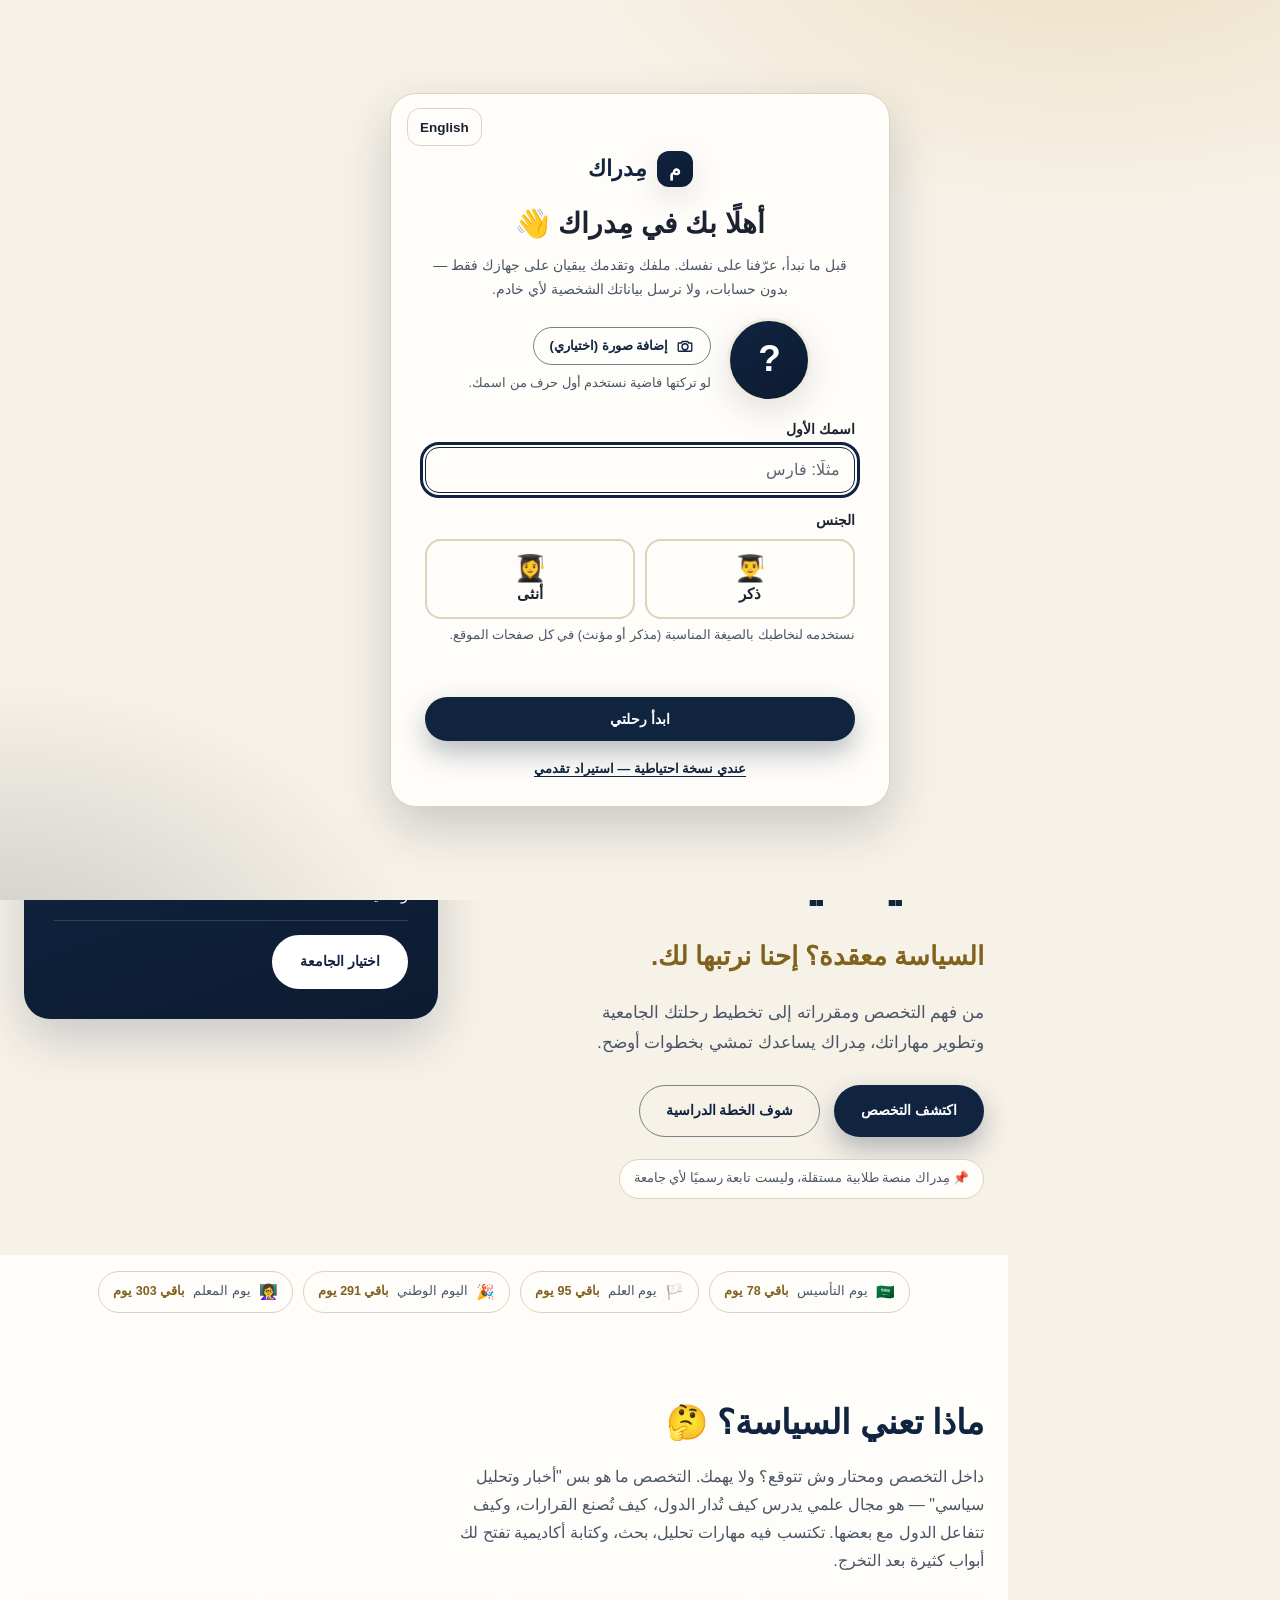
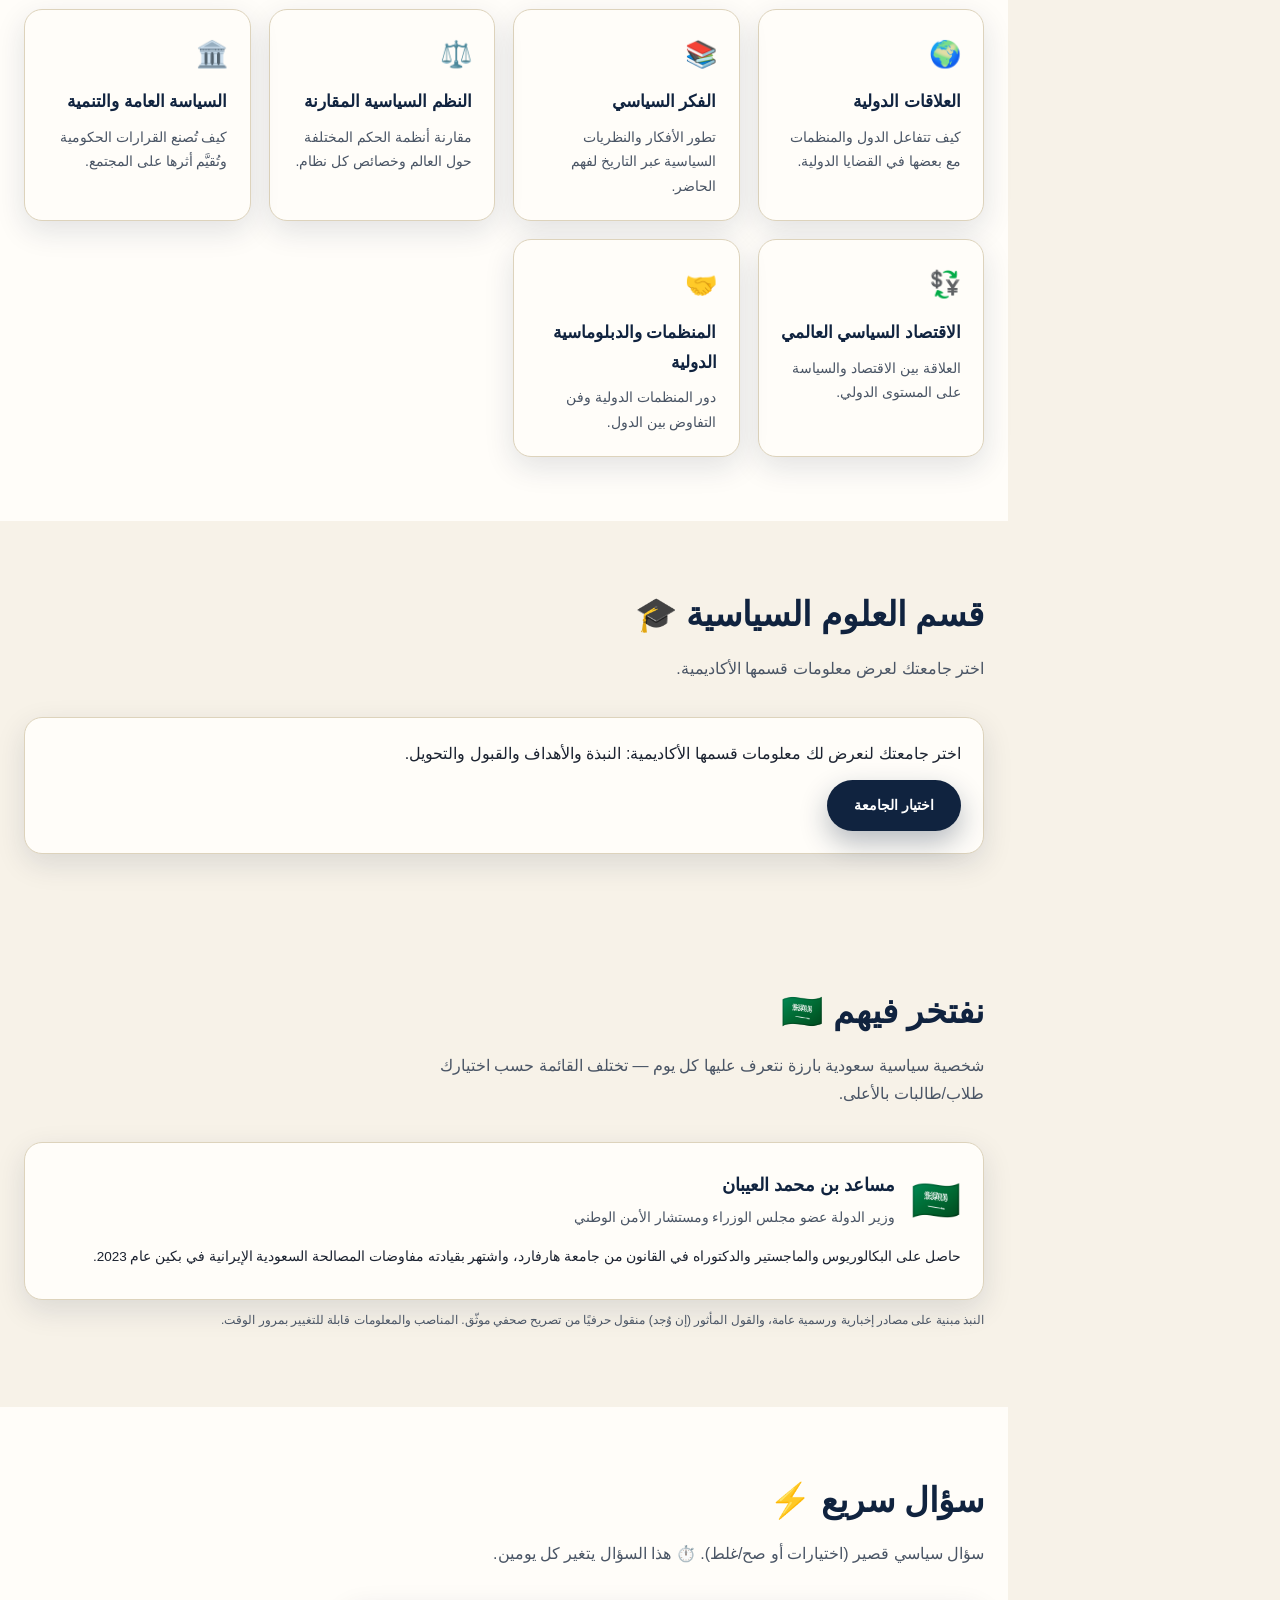
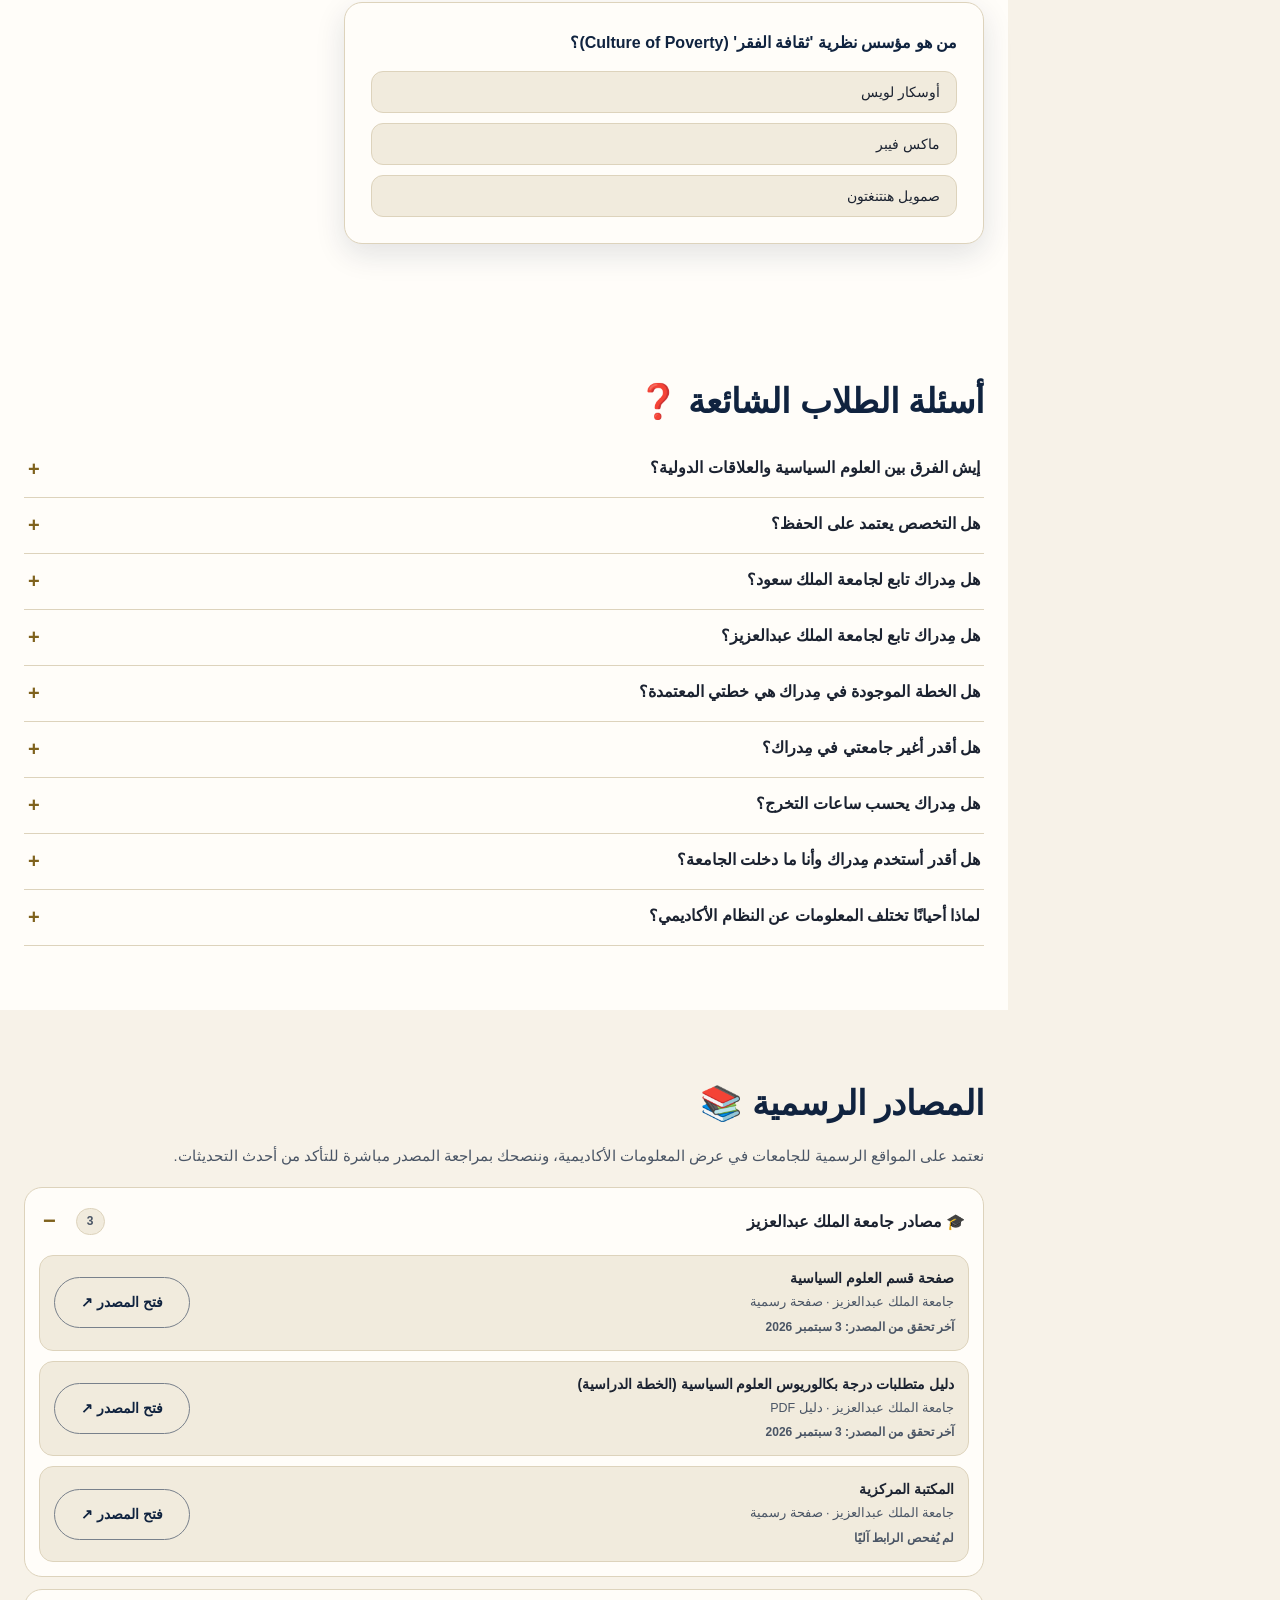
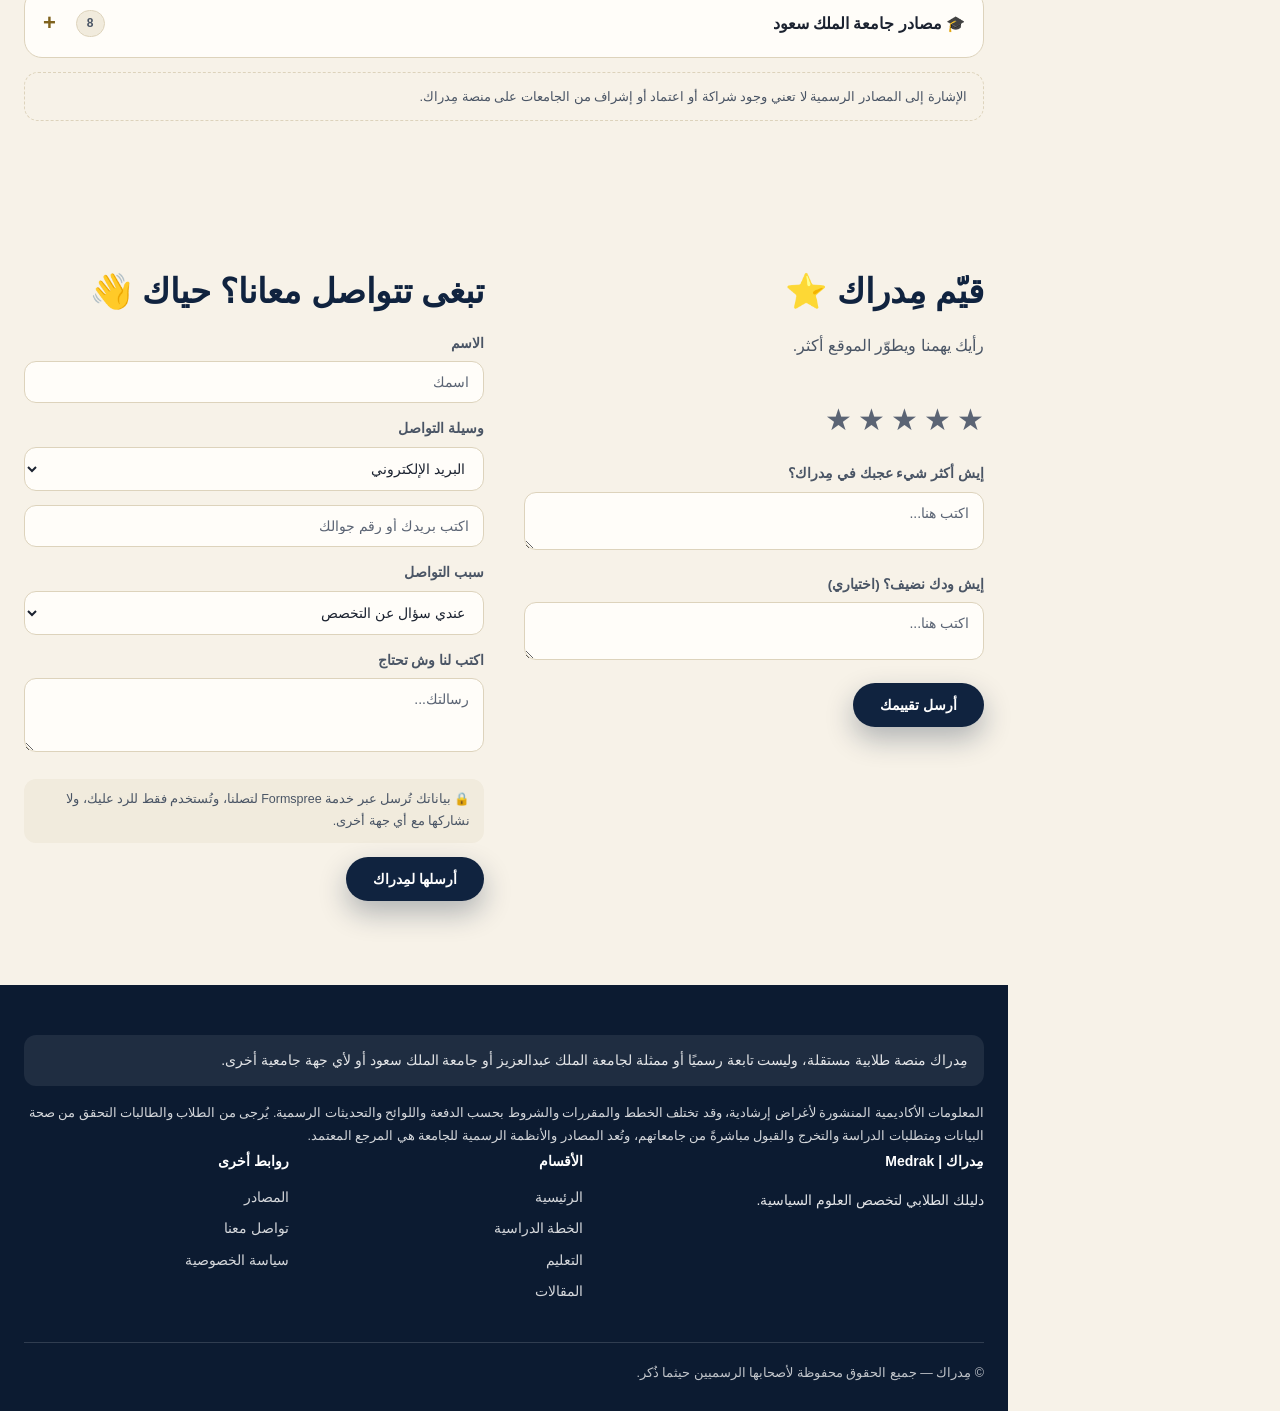
==== commit db140855: "14200" ====
--- a/index.html
+++ b/index.html
@@ -52,14 +52,14 @@
   <button type="button" class="tb-btn" id="customizeBtn" aria-haspopup="dialog" aria-label="تخصيص صفحتي" data-aria-ar="تخصيص صفحتي" data-aria-en="Customize my page"><svg viewBox="0 0 24 24" fill="none" stroke="currentColor" stroke-width="1.8" stroke-linecap="round" stroke-linejoin="round" aria-hidden="true" focusable="false"><path d="M12 3a9 9 0 1 0 0 18c1.1 0 1.8-.9 1.5-1.9-.4-1.2.4-2.1 1.6-2.1H17a4 4 0 0 0 4-4c0-5-4-10-9-10z M7.5 11.5h.01 M10 7.5h.01 M14.5 7.5h.01"/></svg><span class="tb-label" data-ar="تخصيص صفحتي" data-en="Customize my page">تخصيص صفحتي</span></button>
   <a class="tb-btn acct-chip" id="acctChip" href="profile.html" aria-label="ملفي"><span class="avatar" id="acctAvatar"></span><span class="tb-label" id="acctName"></span></a>
 </header>
-<nav class="topnav no-print" aria-label="التنقل العلوي" data-aria-ar="التنقل العلوي" data-aria-en="Top navigation"><a  href="index.html" data-page="index.html" aria-label="الرئيسية" data-aria-ar="الرئيسية" data-aria-en="Home" title="الرئيسية" data-title-ar="الرئيسية" data-title-en="Home"><svg viewBox="0 0 24 24" fill="none" stroke="currentColor" stroke-width="1.8" stroke-linecap="round" stroke-linejoin="round" aria-hidden="true" focusable="false"><path d="M3 10.5 12 3l9 7.5V20a1 1 0 0 1-1 1h-5v-6H9v6H4a1 1 0 0 1-1-1z"/></svg><span class="tn-label" data-ar="الرئيسية" data-en="Home">الرئيسية</span></a><a  href="index.html#kau" data-page="index.html" data-hash="#kau" aria-label="عن القسم" data-aria-ar="عن القسم" data-aria-en="The department" title="عن القسم" data-title-ar="عن القسم" data-title-en="The department"><svg viewBox="0 0 24 24" fill="none" stroke="currentColor" stroke-width="1.8" stroke-linecap="round" stroke-linejoin="round" aria-hidden="true" focusable="false"><path d="M3 21h18 M5 21V10 M9.5 21V10 M14.5 21V10 M19 21V10 M12 3 3 8h18z"/></svg><span class="tn-label" data-ar="عن القسم" data-en="The department">عن القسم</span></a><a  href="study-plan.html" data-page="study-plan.html" aria-label="الخطة الدراسية" data-aria-ar="الخطة الدراسية" data-aria-en="Study plan" title="الخطة الدراسية" data-title-ar="الخطة الدراسية" data-title-en="Study plan"><svg viewBox="0 0 24 24" fill="none" stroke="currentColor" stroke-width="1.8" stroke-linecap="round" stroke-linejoin="round" aria-hidden="true" focusable="false"><path d="M7 3v4 M17 3v4 M4 8h16 M5 5h14a1 1 0 0 1 1 1v13a1 1 0 0 1-1 1H5a1 1 0 0 1-1-1V6a1 1 0 0 1 1-1z"/></svg><span class="tn-label" data-ar="الخطة الدراسية" data-en="Study plan">الخطة الدراسية</span></a><a  href="education.html" data-page="education.html" aria-label="التعليم" data-aria-ar="التعليم" data-aria-en="Learning" title="التعليم" data-title-ar="التعليم" data-title-en="Learning"><svg viewBox="0 0 24 24" fill="none" stroke="currentColor" stroke-width="1.8" stroke-linecap="round" stroke-linejoin="round" aria-hidden="true" focusable="false"><path d="M12 6.5C10.5 5 8 4.5 4 4.5v13c4 0 6.5.5 8 2 1.5-1.5 4-2 8-2v-13c-4 0-6.5.5-8 2z M12 6.5v13"/></svg><span class="tn-label" data-ar="التعليم" data-en="Learning">التعليم</span></a><a  href="articles.html" data-page="articles.html" aria-label="المقالات" data-aria-ar="المقالات" data-aria-en="Articles" title="المقالات" data-title-ar="المقالات" data-title-en="Articles"><svg viewBox="0 0 24 24" fill="none" stroke="currentColor" stroke-width="1.8" stroke-linecap="round" stroke-linejoin="round" aria-hidden="true" focusable="false"><path d="M14 3H6a1 1 0 0 0-1 1v16a1 1 0 0 0 1 1h12a1 1 0 0 0 1-1V8z M14 3v5h5 M9 13h6 M9 17h6"/></svg><span class="tn-label" data-ar="المقالات" data-en="Articles">المقالات</span></a><a  href="decision-lab.html" data-page="decision-lab.html" aria-label="مختبر القرار" data-aria-ar="مختبر القرار" data-aria-en="Decision lab" title="مختبر القرار" data-title-ar="مختبر القرار" data-title-en="Decision lab"><svg viewBox="0 0 24 24" fill="none" stroke="currentColor" stroke-width="1.8" stroke-linecap="round" stroke-linejoin="round" aria-hidden="true" focusable="false"><path d="M12 21a9 9 0 1 0 0-18 9 9 0 0 0 0 18z M15.5 8.5 13.5 13.5 8.5 15.5 10.5 10.5z"/></svg><span class="tn-label" data-ar="مختبر القرار" data-en="Decision lab">مختبر القرار</span></a><a  href="communication.html" data-page="communication.html" aria-label="التواصل والتفاوض" data-aria-ar="التواصل والتفاوض" data-aria-en="Communication &amp; negotiation" title="التواصل والتفاوض" data-title-ar="التواصل والتفاوض" data-title-en="Communication &amp; negotiation"><svg viewBox="0 0 24 24" fill="none" stroke="currentColor" stroke-width="1.8" stroke-linecap="round" stroke-linejoin="round" aria-hidden="true" focusable="false"><path d="M21 12a8 8 0 0 1-11.5 7.2L4 20l1.1-4.3A8 8 0 1 1 21 12z"/></svg><span class="tn-label" data-ar="التواصل والتفاوض" data-en="Communication &amp; negotiation">التواصل والتفاوض</span></a><a  href="research-lab.html" data-page="research-lab.html" aria-label="البحث والتحليل" data-aria-ar="البحث والتحليل" data-aria-en="Research &amp; analysis" title="البحث والتحليل" data-title-ar="البحث والتحليل" data-title-en="Research &amp; analysis"><svg viewBox="0 0 24 24" fill="none" stroke="currentColor" stroke-width="1.8" stroke-linecap="round" stroke-linejoin="round" aria-hidden="true" focusable="false"><path d="M9 3h6 M10 3v6L4.5 19a1.5 1.5 0 0 0 1.3 2.2h12.4a1.5 1.5 0 0 0 1.3-2.2L14 9V3 M7.5 15h9"/></svg><span class="tn-label" data-ar="البحث والتحليل" data-en="Research &amp; analysis">البحث والتحليل</span></a><a  href="world-institutions.html" data-page="world-institutions.html" aria-label="العالم والمؤسسات" data-aria-ar="العالم والمؤسسات" data-aria-en="World &amp; institutions" title="العالم والمؤسسات" data-title-ar="العالم والمؤسسات" data-title-en="World &amp; institutions"><svg viewBox="0 0 24 24" fill="none" stroke="currentColor" stroke-width="1.8" stroke-linecap="round" stroke-linejoin="round" aria-hidden="true" focusable="false"><path d="M12 21a9 9 0 1 0 0-18 9 9 0 0 0 0 18z M3 12h18 M12 3c2.5 2.7 3.8 5.7 3.8 9s-1.3 6.3-3.8 9c-2.5-2.7-3.8-5.7-3.8-9S9.5 5.7 12 3z"/></svg><span class="tn-label" data-ar="العالم والمؤسسات" data-en="World &amp; institutions">العالم والمؤسسات</span></a><a  href="media-literacy.html" data-page="media-literacy.html" aria-label="الوعي المعلوماتي" data-aria-ar="الوعي المعلوماتي" data-aria-en="Media literacy" title="الوعي المعلوماتي" data-title-ar="الوعي المعلوماتي" data-title-en="Media literacy"><svg viewBox="0 0 24 24" fill="none" stroke="currentColor" stroke-width="1.8" stroke-linecap="round" stroke-linejoin="round" aria-hidden="true" focusable="false"><path d="M12 3 4 6v6c0 4.4 3.4 8.3 8 9 4.6-.7 8-4.6 8-9V6z M9 12l2 2 4-4"/></svg><span class="tn-label" data-ar="الوعي المعلوماتي" data-en="Media literacy">الوعي المعلوماتي</span></a><a  href="career.html" data-page="career.html" aria-label="مستقبلك المهني" data-aria-ar="مستقبلك المهني" data-aria-en="Your career" title="مستقبلك المهني" data-title-ar="مستقبلك المهني" data-title-en="Your career"><svg viewBox="0 0 24 24" fill="none" stroke="currentColor" stroke-width="1.8" stroke-linecap="round" stroke-linejoin="round" aria-hidden="true" focusable="false"><path d="M4 8h16a1 1 0 0 1 1 1v10a1 1 0 0 1-1 1H4a1 1 0 0 1-1-1V9a1 1 0 0 1 1-1z M9 8V5a1 1 0 0 1 1-1h4a1 1 0 0 1 1 1v3 M3 13h18"/></svg><span class="tn-label" data-ar="مستقبلك المهني" data-en="Your career">مستقبلك المهني</span></a><a  href="alumni.html" data-page="alumni.html" aria-label="خريجو مِدراك" data-aria-ar="خريجو مِدراك" data-aria-en="Medrak alumni" title="خريجو مِدراك" data-title-ar="خريجو مِدراك" data-title-en="Medrak alumni"><svg viewBox="0 0 24 24" fill="none" stroke="currentColor" stroke-width="1.8" stroke-linecap="round" stroke-linejoin="round" aria-hidden="true" focusable="false"><path d="M2 9l10-5 10 5-10 5z M6 11.5V16c0 1.2 2.7 3 6 3s6-1.8 6-3v-4.5 M22 9v6"/></svg><span class="tn-label" data-ar="خريجو مِدراك" data-en="Medrak alumni">خريجو مِدراك</span></a><a  href="profile.html" data-page="profile.html" aria-label="ملفي في مِدراك" data-aria-ar="ملفي في مِدراك" data-aria-en="My profile" title="ملفي في مِدراك" data-title-ar="ملفي في مِدراك" data-title-en="My profile"><svg viewBox="0 0 24 24" fill="none" stroke="currentColor" stroke-width="1.8" stroke-linecap="round" stroke-linejoin="round" aria-hidden="true" focusable="false"><path d="M12 12a4 4 0 1 0 0-8 4 4 0 0 0 0 8z M4 21a8 8 0 0 1 16 0"/></svg><span class="tn-label" data-ar="ملفي في مِدراك" data-en="My profile">ملفي في مِدراك</span></a><a  href="index.html#faq" data-page="index.html" data-hash="#faq" aria-label="الأسئلة الشائعة" data-aria-ar="الأسئلة الشائعة" data-aria-en="FAQ" title="الأسئلة الشائعة" data-title-ar="الأسئلة الشائعة" data-title-en="FAQ"><svg viewBox="0 0 24 24" fill="none" stroke="currentColor" stroke-width="1.8" stroke-linecap="round" stroke-linejoin="round" aria-hidden="true" focusable="false"><path d="M12 21a9 9 0 1 0 0-18 9 9 0 0 0 0 18z M9.5 9.5a2.5 2.5 0 1 1 3.5 2.3c-.7.4-1 1-1 1.7 M12 17h.01"/></svg><span class="tn-label" data-ar="الأسئلة الشائعة" data-en="FAQ">الأسئلة الشائعة</span></a><a  href="index.html#contact" data-page="index.html" data-hash="#contact" aria-label="تواصل معنا" data-aria-ar="تواصل معنا" data-aria-en="Contact us" title="تواصل معنا" data-title-ar="تواصل معنا" data-title-en="Contact us"><svg viewBox="0 0 24 24" fill="none" stroke="currentColor" stroke-width="1.8" stroke-linecap="round" stroke-linejoin="round" aria-hidden="true" focusable="false"><path d="M4 5h16a1 1 0 0 1 1 1v12a1 1 0 0 1-1 1H4a1 1 0 0 1-1-1V6a1 1 0 0 1 1-1z M3 7l9 6 9-6"/></svg><span class="tn-label" data-ar="تواصل معنا" data-en="Contact us">تواصل معنا</span></a></nav>
+<nav class="topnav no-print" aria-label="التنقل العلوي" data-aria-ar="التنقل العلوي" data-aria-en="Top navigation"><a  href="index.html" data-page="index.html" aria-label="الرئيسية" data-aria-ar="الرئيسية" data-aria-en="Home" title="الرئيسية" data-title-ar="الرئيسية" data-title-en="Home"><svg viewBox="0 0 24 24" fill="none" stroke="currentColor" stroke-width="1.8" stroke-linecap="round" stroke-linejoin="round" aria-hidden="true" focusable="false"><path d="M3 10.5 12 3l9 7.5V20a1 1 0 0 1-1 1h-5v-6H9v6H4a1 1 0 0 1-1-1z"/></svg><span class="tn-label" data-ar="الرئيسية" data-en="Home">الرئيسية</span></a><a  href="index.html#kau" data-page="index.html" data-hash="#kau" aria-label="عن القسم" data-aria-ar="عن القسم" data-aria-en="The department" title="عن القسم" data-title-ar="عن القسم" data-title-en="The department"><svg viewBox="0 0 24 24" fill="none" stroke="currentColor" stroke-width="1.8" stroke-linecap="round" stroke-linejoin="round" aria-hidden="true" focusable="false"><path d="M3 21h18 M5 21V10 M9.5 21V10 M14.5 21V10 M19 21V10 M12 3 3 8h18z"/></svg><span class="tn-label" data-ar="عن القسم" data-en="The department">عن القسم</span></a><a  href="study-plan.html" data-page="study-plan.html" aria-label="الخطة الدراسية" data-aria-ar="الخطة الدراسية" data-aria-en="Study plan" title="الخطة الدراسية" data-title-ar="الخطة الدراسية" data-title-en="Study plan"><svg viewBox="0 0 24 24" fill="none" stroke="currentColor" stroke-width="1.8" stroke-linecap="round" stroke-linejoin="round" aria-hidden="true" focusable="false"><path d="M7 3v4 M17 3v4 M4 8h16 M5 5h14a1 1 0 0 1 1 1v13a1 1 0 0 1-1 1H5a1 1 0 0 1-1-1V6a1 1 0 0 1 1-1z"/></svg><span class="tn-label" data-ar="الخطة الدراسية" data-en="Study plan">الخطة الدراسية</span></a><a  href="education.html" data-page="education.html" aria-label="التعليم" data-aria-ar="التعليم" data-aria-en="Learning" title="التعليم" data-title-ar="التعليم" data-title-en="Learning"><svg viewBox="0 0 24 24" fill="none" stroke="currentColor" stroke-width="1.8" stroke-linecap="round" stroke-linejoin="round" aria-hidden="true" focusable="false"><path d="M12 6.5C10.5 5 8 4.5 4 4.5v13c4 0 6.5.5 8 2 1.5-1.5 4-2 8-2v-13c-4 0-6.5.5-8 2z M12 6.5v13"/></svg><span class="tn-label" data-ar="التعليم" data-en="Learning">التعليم</span></a><a  href="articles.html" data-page="articles.html" aria-label="المقالات" data-aria-ar="المقالات" data-aria-en="Articles" title="المقالات" data-title-ar="المقالات" data-title-en="Articles"><svg viewBox="0 0 24 24" fill="none" stroke="currentColor" stroke-width="1.8" stroke-linecap="round" stroke-linejoin="round" aria-hidden="true" focusable="false"><path d="M14 3H6a1 1 0 0 0-1 1v16a1 1 0 0 0 1 1h12a1 1 0 0 0 1-1V8z M14 3v5h5 M9 13h6 M9 17h6"/></svg><span class="tn-label" data-ar="المقالات" data-en="Articles">المقالات</span></a><a  href="decision-lab.html" data-page="decision-lab.html" aria-label="مختبر القرار" data-aria-ar="مختبر القرار" data-aria-en="Decision lab" title="مختبر القرار" data-title-ar="مختبر القرار" data-title-en="Decision lab"><svg viewBox="0 0 24 24" fill="none" stroke="currentColor" stroke-width="1.8" stroke-linecap="round" stroke-linejoin="round" aria-hidden="true" focusable="false"><path d="M12 21a9 9 0 1 0 0-18 9 9 0 0 0 0 18z M15.5 8.5 13.5 13.5 8.5 15.5 10.5 10.5z"/></svg><span class="tn-label" data-ar="مختبر القرار" data-en="Decision lab">مختبر القرار</span></a><a  href="communication.html" data-page="communication.html" aria-label="التواصل والتفاوض" data-aria-ar="التواصل والتفاوض" data-aria-en="Communication &amp; negotiation" title="التواصل والتفاوض" data-title-ar="التواصل والتفاوض" data-title-en="Communication &amp; negotiation"><svg viewBox="0 0 24 24" fill="none" stroke="currentColor" stroke-width="1.8" stroke-linecap="round" stroke-linejoin="round" aria-hidden="true" focusable="false"><path d="M21 12a8 8 0 0 1-11.5 7.2L4 20l1.1-4.3A8 8 0 1 1 21 12z"/></svg><span class="tn-label" data-ar="التواصل والتفاوض" data-en="Communication &amp; negotiation">التواصل والتفاوض</span></a><a  href="research-lab.html" data-page="research-lab.html" aria-label="البحث والتحليل" data-aria-ar="البحث والتحليل" data-aria-en="Research &amp; analysis" title="البحث والتحليل" data-title-ar="البحث والتحليل" data-title-en="Research &amp; analysis"><svg viewBox="0 0 24 24" fill="none" stroke="currentColor" stroke-width="1.8" stroke-linecap="round" stroke-linejoin="round" aria-hidden="true" focusable="false"><path d="M9 3h6 M10 3v6L4.5 19a1.5 1.5 0 0 0 1.3 2.2h12.4a1.5 1.5 0 0 0 1.3-2.2L14 9V3 M7.5 15h9"/></svg><span class="tn-label" data-ar="البحث والتحليل" data-en="Research &amp; analysis">البحث والتحليل</span></a><a  href="world-institutions.html" data-page="world-institutions.html" aria-label="العالم والمؤسسات" data-aria-ar="العالم والمؤسسات" data-aria-en="World &amp; institutions" title="العالم والمؤسسات" data-title-ar="العالم والمؤسسات" data-title-en="World &amp; institutions"><svg viewBox="0 0 24 24" fill="none" stroke="currentColor" stroke-width="1.8" stroke-linecap="round" stroke-linejoin="round" aria-hidden="true" focusable="false"><path d="M12 21a9 9 0 1 0 0-18 9 9 0 0 0 0 18z M3 12h18 M12 3c2.5 2.7 3.8 5.7 3.8 9s-1.3 6.3-3.8 9c-2.5-2.7-3.8-5.7-3.8-9S9.5 5.7 12 3z"/></svg><span class="tn-label" data-ar="العالم والمؤسسات" data-en="World &amp; institutions">العالم والمؤسسات</span></a><a  href="media-literacy.html" data-page="media-literacy.html" aria-label="الوعي المعلوماتي" data-aria-ar="الوعي المعلوماتي" data-aria-en="Media literacy" title="الوعي المعلوماتي" data-title-ar="الوعي المعلوماتي" data-title-en="Media literacy"><svg viewBox="0 0 24 24" fill="none" stroke="currentColor" stroke-width="1.8" stroke-linecap="round" stroke-linejoin="round" aria-hidden="true" focusable="false"><path d="M12 3 4 6v6c0 4.4 3.4 8.3 8 9 4.6-.7 8-4.6 8-9V6z M9 12l2 2 4-4"/></svg><span class="tn-label" data-ar="الوعي المعلوماتي" data-en="Media literacy">الوعي المعلوماتي</span></a><a  href="career.html" data-page="career.html" aria-label="مستقبلك المهني" data-aria-ar="مستقبلك المهني" data-aria-en="Your career" title="مستقبلك المهني" data-title-ar="مستقبلك المهني" data-title-en="Your career"><svg viewBox="0 0 24 24" fill="none" stroke="currentColor" stroke-width="1.8" stroke-linecap="round" stroke-linejoin="round" aria-hidden="true" focusable="false"><path d="M4 8h16a1 1 0 0 1 1 1v10a1 1 0 0 1-1 1H4a1 1 0 0 1-1-1V9a1 1 0 0 1 1-1z M9 8V5a1 1 0 0 1 1-1h4a1 1 0 0 1 1 1v3 M3 13h18"/></svg><span class="tn-label" data-ar="مستقبلك المهني" data-en="Your career">مستقبلك المهني</span></a><a  href="alumni.html" data-page="alumni.html" aria-label="خريجو مِدراك" data-aria-ar="خريجو مِدراك" data-aria-en="Medrak alumni" title="خريجو مِدراك" data-title-ar="خريجو مِدراك" data-title-en="Medrak alumni"><svg viewBox="0 0 24 24" fill="none" stroke="currentColor" stroke-width="1.8" stroke-linecap="round" stroke-linejoin="round" aria-hidden="true" focusable="false"><path d="M2 9l10-5 10 5-10 5z M6 11.5V16c0 1.2 2.7 3 6 3s6-1.8 6-3v-4.5 M22 9v6"/></svg><span class="tn-label" data-ar="خريجو مِدراك" data-en="Medrak alumni">خريجو مِدراك</span></a><a  href="profile.html" data-page="profile.html" aria-label="ملفي في مِدراك" data-aria-ar="ملفي في مِدراك" data-aria-en="My profile" title="ملفي في مِدراك" data-title-ar="ملفي في مِدراك" data-title-en="My profile"><svg viewBox="0 0 24 24" fill="none" stroke="currentColor" stroke-width="1.8" stroke-linecap="round" stroke-linejoin="round" aria-hidden="true" focusable="false"><path d="M12 12a4 4 0 1 0 0-8 4 4 0 0 0 0 8z M4 21a8 8 0 0 1 16 0"/></svg><span class="tn-label" data-ar="ملفي في مِدراك" data-en="My profile">ملفي في مِدراك</span></a><a  href="index.html#faq" data-page="index.html" data-hash="#faq" aria-label="الأسئلة الشائعة" data-aria-ar="الأسئلة الشائعة" data-aria-en="FAQ" title="الأسئلة الشائعة" data-title-ar="الأسئلة الشائعة" data-title-en="FAQ"><svg viewBox="0 0 24 24" fill="none" stroke="currentColor" stroke-width="1.8" stroke-linecap="round" stroke-linejoin="round" aria-hidden="true" focusable="false"><path d="M12 21a9 9 0 1 0 0-18 9 9 0 0 0 0 18z M9.5 9.5a2.5 2.5 0 1 1 3.5 2.3c-.7.4-1 1-1 1.7 M12 17h.01"/></svg><span class="tn-label" data-ar="الأسئلة الشائعة" data-en="FAQ">الأسئلة الشائعة</span></a><a  href="index.html#contact" data-page="index.html" data-hash="#contact" aria-label="تواصل معنا" data-aria-ar="تواصل معنا" data-aria-en="Contact us" title="تواصل معنا" data-title-ar="تواصل معنا" data-title-en="Contact us"><svg viewBox="0 0 24 24" fill="none" stroke="currentColor" stroke-width="1.8" stroke-linecap="round" stroke-linejoin="round" aria-hidden="true" focusable="false"><path d="M4 5h16a1 1 0 0 1 1 1v12a1 1 0 0 1-1 1H4a1 1 0 0 1-1-1V6a1 1 0 0 1 1-1z M3 7l9 6 9-6"/></svg><span class="tn-label" data-ar="تواصل معنا" data-en="Contact us">تواصل معنا</span></a><a  href="privacy.html" data-page="privacy.html" aria-label="سياسة الخصوصية" data-aria-ar="سياسة الخصوصية" data-aria-en="Privacy policy" title="سياسة الخصوصية" data-title-ar="سياسة الخصوصية" data-title-en="Privacy policy"><svg viewBox="0 0 24 24" fill="none" stroke="currentColor" stroke-width="1.8" stroke-linecap="round" stroke-linejoin="round" aria-hidden="true" focusable="false"><path d="M6 11h12a1 1 0 0 1 1 1v8a1 1 0 0 1-1 1H6a1 1 0 0 1-1-1v-8a1 1 0 0 1 1-1z M8 11V8a4 4 0 0 1 8 0v3"/></svg><span class="tn-label" data-ar="سياسة الخصوصية" data-en="Privacy policy">سياسة الخصوصية</span></a></nav>
 <div class="sidebar-backdrop no-print" id="sidebarBackdrop"></div>
 <nav class="sidebar no-print" id="sidebar" aria-label="التنقل الرئيسي" data-aria-ar="التنقل الرئيسي" data-aria-en="Main navigation">
   <div class="sidebar-head"><a class="brand" href="index.html"><span class="brand-mark" aria-hidden="true">م</span><span>مِدراك</span></a><button type="button" class="mk-x" id="sidebarClose" aria-label="إغلاق القائمة" data-aria-ar="إغلاق القائمة" data-aria-en="Close menu"><svg viewBox="0 0 24 24" fill="none" stroke="currentColor" stroke-width="1.8" stroke-linecap="round" stroke-linejoin="round" aria-hidden="true" focusable="false"><path d="M6 6l12 12 M18 6L6 18"/></svg></button></div>
   <div class="nav-group-title" data-ar="الأقسام" data-en="Sections">الأقسام</div>
   <a class="nav-item" href="index.html" data-page="index.html" aria-label="الرئيسية" data-aria-ar="الرئيسية" data-aria-en="Home" title="الرئيسية" data-title-ar="الرئيسية" data-title-en="Home"><svg viewBox="0 0 24 24" fill="none" stroke="currentColor" stroke-width="1.8" stroke-linecap="round" stroke-linejoin="round" aria-hidden="true" focusable="false"><path d="M3 10.5 12 3l9 7.5V20a1 1 0 0 1-1 1h-5v-6H9v6H4a1 1 0 0 1-1-1z"/></svg><span class="label" data-ar="الرئيسية" data-en="Home">الرئيسية</span></a><a class="nav-item" href="index.html#kau" data-page="index.html" data-hash="#kau" aria-label="عن القسم" data-aria-ar="عن القسم" data-aria-en="The department" title="عن القسم" data-title-ar="عن القسم" data-title-en="The department"><svg viewBox="0 0 24 24" fill="none" stroke="currentColor" stroke-width="1.8" stroke-linecap="round" stroke-linejoin="round" aria-hidden="true" focusable="false"><path d="M3 21h18 M5 21V10 M9.5 21V10 M14.5 21V10 M19 21V10 M12 3 3 8h18z"/></svg><span class="label" data-ar="عن القسم" data-en="The department">عن القسم</span></a><a class="nav-item" href="study-plan.html" data-page="study-plan.html" aria-label="الخطة الدراسية" data-aria-ar="الخطة الدراسية" data-aria-en="Study plan" title="الخطة الدراسية" data-title-ar="الخطة الدراسية" data-title-en="Study plan"><svg viewBox="0 0 24 24" fill="none" stroke="currentColor" stroke-width="1.8" stroke-linecap="round" stroke-linejoin="round" aria-hidden="true" focusable="false"><path d="M7 3v4 M17 3v4 M4 8h16 M5 5h14a1 1 0 0 1 1 1v13a1 1 0 0 1-1 1H5a1 1 0 0 1-1-1V6a1 1 0 0 1 1-1z"/></svg><span class="label" data-ar="الخطة الدراسية" data-en="Study plan">الخطة الدراسية</span></a><a class="nav-item" href="education.html" data-page="education.html" aria-label="التعليم" data-aria-ar="التعليم" data-aria-en="Learning" title="التعليم" data-title-ar="التعليم" data-title-en="Learning"><svg viewBox="0 0 24 24" fill="none" stroke="currentColor" stroke-width="1.8" stroke-linecap="round" stroke-linejoin="round" aria-hidden="true" focusable="false"><path d="M12 6.5C10.5 5 8 4.5 4 4.5v13c4 0 6.5.5 8 2 1.5-1.5 4-2 8-2v-13c-4 0-6.5.5-8 2z M12 6.5v13"/></svg><span class="label" data-ar="التعليم" data-en="Learning">التعليم</span></a><a class="nav-item" href="articles.html" data-page="articles.html" aria-label="المقالات" data-aria-ar="المقالات" data-aria-en="Articles" title="المقالات" data-title-ar="المقالات" data-title-en="Articles"><svg viewBox="0 0 24 24" fill="none" stroke="currentColor" stroke-width="1.8" stroke-linecap="round" stroke-linejoin="round" aria-hidden="true" focusable="false"><path d="M14 3H6a1 1 0 0 0-1 1v16a1 1 0 0 0 1 1h12a1 1 0 0 0 1-1V8z M14 3v5h5 M9 13h6 M9 17h6"/></svg><span class="label" data-ar="المقالات" data-en="Articles">المقالات</span></a><a class="nav-item" href="decision-lab.html" data-page="decision-lab.html" aria-label="مختبر القرار" data-aria-ar="مختبر القرار" data-aria-en="Decision lab" title="مختبر القرار" data-title-ar="مختبر القرار" data-title-en="Decision lab"><svg viewBox="0 0 24 24" fill="none" stroke="currentColor" stroke-width="1.8" stroke-linecap="round" stroke-linejoin="round" aria-hidden="true" focusable="false"><path d="M12 21a9 9 0 1 0 0-18 9 9 0 0 0 0 18z M15.5 8.5 13.5 13.5 8.5 15.5 10.5 10.5z"/></svg><span class="label" data-ar="مختبر القرار" data-en="Decision lab">مختبر القرار</span></a><a class="nav-item" href="communication.html" data-page="communication.html" aria-label="التواصل والتفاوض" data-aria-ar="التواصل والتفاوض" data-aria-en="Communication &amp; negotiation" title="التواصل والتفاوض" data-title-ar="التواصل والتفاوض" data-title-en="Communication &amp; negotiation"><svg viewBox="0 0 24 24" fill="none" stroke="currentColor" stroke-width="1.8" stroke-linecap="round" stroke-linejoin="round" aria-hidden="true" focusable="false"><path d="M21 12a8 8 0 0 1-11.5 7.2L4 20l1.1-4.3A8 8 0 1 1 21 12z"/></svg><span class="label" data-ar="التواصل والتفاوض" data-en="Communication &amp; negotiation">التواصل والتفاوض</span></a><a class="nav-item" href="research-lab.html" data-page="research-lab.html" aria-label="البحث والتحليل" data-aria-ar="البحث والتحليل" data-aria-en="Research &amp; analysis" title="البحث والتحليل" data-title-ar="البحث والتحليل" data-title-en="Research &amp; analysis"><svg viewBox="0 0 24 24" fill="none" stroke="currentColor" stroke-width="1.8" stroke-linecap="round" stroke-linejoin="round" aria-hidden="true" focusable="false"><path d="M9 3h6 M10 3v6L4.5 19a1.5 1.5 0 0 0 1.3 2.2h12.4a1.5 1.5 0 0 0 1.3-2.2L14 9V3 M7.5 15h9"/></svg><span class="label" data-ar="البحث والتحليل" data-en="Research &amp; analysis">البحث والتحليل</span></a><a class="nav-item" href="world-institutions.html" data-page="world-institutions.html" aria-label="العالم والمؤسسات" data-aria-ar="العالم والمؤسسات" data-aria-en="World &amp; institutions" title="العالم والمؤسسات" data-title-ar="العالم والمؤسسات" data-title-en="World &amp; institutions"><svg viewBox="0 0 24 24" fill="none" stroke="currentColor" stroke-width="1.8" stroke-linecap="round" stroke-linejoin="round" aria-hidden="true" focusable="false"><path d="M12 21a9 9 0 1 0 0-18 9 9 0 0 0 0 18z M3 12h18 M12 3c2.5 2.7 3.8 5.7 3.8 9s-1.3 6.3-3.8 9c-2.5-2.7-3.8-5.7-3.8-9S9.5 5.7 12 3z"/></svg><span class="label" data-ar="العالم والمؤسسات" data-en="World &amp; institutions">العالم والمؤسسات</span></a><a class="nav-item" href="media-literacy.html" data-page="media-literacy.html" aria-label="الوعي المعلوماتي" data-aria-ar="الوعي المعلوماتي" data-aria-en="Media literacy" title="الوعي المعلوماتي" data-title-ar="الوعي المعلوماتي" data-title-en="Media literacy"><svg viewBox="0 0 24 24" fill="none" stroke="currentColor" stroke-width="1.8" stroke-linecap="round" stroke-linejoin="round" aria-hidden="true" focusable="false"><path d="M12 3 4 6v6c0 4.4 3.4 8.3 8 9 4.6-.7 8-4.6 8-9V6z M9 12l2 2 4-4"/></svg><span class="label" data-ar="الوعي المعلوماتي" data-en="Media literacy">الوعي المعلوماتي</span></a><a class="nav-item" href="career.html" data-page="career.html" aria-label="مستقبلك المهني" data-aria-ar="مستقبلك المهني" data-aria-en="Your career" title="مستقبلك المهني" data-title-ar="مستقبلك المهني" data-title-en="Your career"><svg viewBox="0 0 24 24" fill="none" stroke="currentColor" stroke-width="1.8" stroke-linecap="round" stroke-linejoin="round" aria-hidden="true" focusable="false"><path d="M4 8h16a1 1 0 0 1 1 1v10a1 1 0 0 1-1 1H4a1 1 0 0 1-1-1V9a1 1 0 0 1 1-1z M9 8V5a1 1 0 0 1 1-1h4a1 1 0 0 1 1 1v3 M3 13h18"/></svg><span class="label" data-ar="مستقبلك المهني" data-en="Your career">مستقبلك المهني</span></a><a class="nav-item" href="alumni.html" data-page="alumni.html" aria-label="خريجو مِدراك" data-aria-ar="خريجو مِدراك" data-aria-en="Medrak alumni" title="خريجو مِدراك" data-title-ar="خريجو مِدراك" data-title-en="Medrak alumni"><svg viewBox="0 0 24 24" fill="none" stroke="currentColor" stroke-width="1.8" stroke-linecap="round" stroke-linejoin="round" aria-hidden="true" focusable="false"><path d="M2 9l10-5 10 5-10 5z M6 11.5V16c0 1.2 2.7 3 6 3s6-1.8 6-3v-4.5 M22 9v6"/></svg><span class="label" data-ar="خريجو مِدراك" data-en="Medrak alumni">خريجو مِدراك</span></a><a class="nav-item" href="profile.html" data-page="profile.html" aria-label="ملفي في مِدراك" data-aria-ar="ملفي في مِدراك" data-aria-en="My profile" title="ملفي في مِدراك" data-title-ar="ملفي في مِدراك" data-title-en="My profile"><svg viewBox="0 0 24 24" fill="none" stroke="currentColor" stroke-width="1.8" stroke-linecap="round" stroke-linejoin="round" aria-hidden="true" focusable="false"><path d="M12 12a4 4 0 1 0 0-8 4 4 0 0 0 0 8z M4 21a8 8 0 0 1 16 0"/></svg><span class="label" data-ar="ملفي في مِدراك" data-en="My profile">ملفي في مِدراك</span></a>
   <div class="nav-group-title" data-ar="المساعدة" data-en="Help">المساعدة</div>
-  <a class="nav-item" href="index.html#faq" data-page="index.html" data-hash="#faq" aria-label="الأسئلة الشائعة" data-aria-ar="الأسئلة الشائعة" data-aria-en="FAQ" title="الأسئلة الشائعة" data-title-ar="الأسئلة الشائعة" data-title-en="FAQ"><svg viewBox="0 0 24 24" fill="none" stroke="currentColor" stroke-width="1.8" stroke-linecap="round" stroke-linejoin="round" aria-hidden="true" focusable="false"><path d="M12 21a9 9 0 1 0 0-18 9 9 0 0 0 0 18z M9.5 9.5a2.5 2.5 0 1 1 3.5 2.3c-.7.4-1 1-1 1.7 M12 17h.01"/></svg><span class="label" data-ar="الأسئلة الشائعة" data-en="FAQ">الأسئلة الشائعة</span></a><a class="nav-item" href="index.html#contact" data-page="index.html" data-hash="#contact" aria-label="تواصل معنا" data-aria-ar="تواصل معنا" data-aria-en="Contact us" title="تواصل معنا" data-title-ar="تواصل معنا" data-title-en="Contact us"><svg viewBox="0 0 24 24" fill="none" stroke="currentColor" stroke-width="1.8" stroke-linecap="round" stroke-linejoin="round" aria-hidden="true" focusable="false"><path d="M4 5h16a1 1 0 0 1 1 1v12a1 1 0 0 1-1 1H4a1 1 0 0 1-1-1V6a1 1 0 0 1 1-1z M3 7l9 6 9-6"/></svg><span class="label" data-ar="تواصل معنا" data-en="Contact us">تواصل معنا</span></a>
+  <a class="nav-item" href="index.html#faq" data-page="index.html" data-hash="#faq" aria-label="الأسئلة الشائعة" data-aria-ar="الأسئلة الشائعة" data-aria-en="FAQ" title="الأسئلة الشائعة" data-title-ar="الأسئلة الشائعة" data-title-en="FAQ"><svg viewBox="0 0 24 24" fill="none" stroke="currentColor" stroke-width="1.8" stroke-linecap="round" stroke-linejoin="round" aria-hidden="true" focusable="false"><path d="M12 21a9 9 0 1 0 0-18 9 9 0 0 0 0 18z M9.5 9.5a2.5 2.5 0 1 1 3.5 2.3c-.7.4-1 1-1 1.7 M12 17h.01"/></svg><span class="label" data-ar="الأسئلة الشائعة" data-en="FAQ">الأسئلة الشائعة</span></a><a class="nav-item" href="index.html#contact" data-page="index.html" data-hash="#contact" aria-label="تواصل معنا" data-aria-ar="تواصل معنا" data-aria-en="Contact us" title="تواصل معنا" data-title-ar="تواصل معنا" data-title-en="Contact us"><svg viewBox="0 0 24 24" fill="none" stroke="currentColor" stroke-width="1.8" stroke-linecap="round" stroke-linejoin="round" aria-hidden="true" focusable="false"><path d="M4 5h16a1 1 0 0 1 1 1v12a1 1 0 0 1-1 1H4a1 1 0 0 1-1-1V6a1 1 0 0 1 1-1z M3 7l9 6 9-6"/></svg><span class="label" data-ar="تواصل معنا" data-en="Contact us">تواصل معنا</span></a><a class="nav-item" href="privacy.html" data-page="privacy.html" aria-label="سياسة الخصوصية" data-aria-ar="سياسة الخصوصية" data-aria-en="Privacy policy" title="سياسة الخصوصية" data-title-ar="سياسة الخصوصية" data-title-en="Privacy policy"><svg viewBox="0 0 24 24" fill="none" stroke="currentColor" stroke-width="1.8" stroke-linecap="round" stroke-linejoin="round" aria-hidden="true" focusable="false"><path d="M6 11h12a1 1 0 0 1 1 1v8a1 1 0 0 1-1 1H6a1 1 0 0 1-1-1v-8a1 1 0 0 1 1-1z M8 11V8a4 4 0 0 1 8 0v3"/></svg><span class="label" data-ar="سياسة الخصوصية" data-en="Privacy policy">سياسة الخصوصية</span></a>
 </nav>
 
 <main id="main">
@@ -264,7 +264,7 @@
           </select>
           <label class="field-label">اكتب لنا وش تحتاج</label>
           <textarea rows="3" name="الرسالة" data-ph-ar="رسالتك..." data-ph-en="Your message..." placeholder="رسالتك..."></textarea>
-          <div class="privacy-note">🔒 بياناتك تُستخدم فقط للرد عليك، وما نشاركها مع أي جهة ثالثة.</div>
+          <div class="privacy-note">🔒 بياناتك تُرسل عبر خدمة Formspree لتصلنا، وتُستخدم فقط للرد عليك، ولا نشاركها مع أي جهة أخرى.</div>
           <button type="submit" class="btn btn-primary" style="margin-top:14px" data-m="أرسلها لمِدراك" data-f="أرسليها لمِدراك" data-en="Send to Medrak">أرسلها لمِدراك</button>
         </form>
       </div>
@@ -292,6 +292,7 @@
         <h5 data-ar="روابط أخرى" data-en="Other Links">روابط أخرى</h5>
         <a href="index.html#sources" data-ar="المصادر" data-en="Sources">المصادر</a>
         <a href="index.html#contact" data-ar="تواصل معنا" data-en="Contact">تواصل معنا</a>
+        <a href="privacy.html" data-ar="سياسة الخصوصية" data-en="Privacy Policy">سياسة الخصوصية</a>
       </div>
     </div>
     <div class="foot-bottom" data-ar="© مِدراك — جميع الحقوق محفوظة لأصحابها الرسميين حيثما ذُكر." data-en="© Medrak — All rights reserved to their respective official owners where noted.">© مِدراك — جميع الحقوق محفوظة لأصحابها الرسميين حيثما ذُكر.</div>
